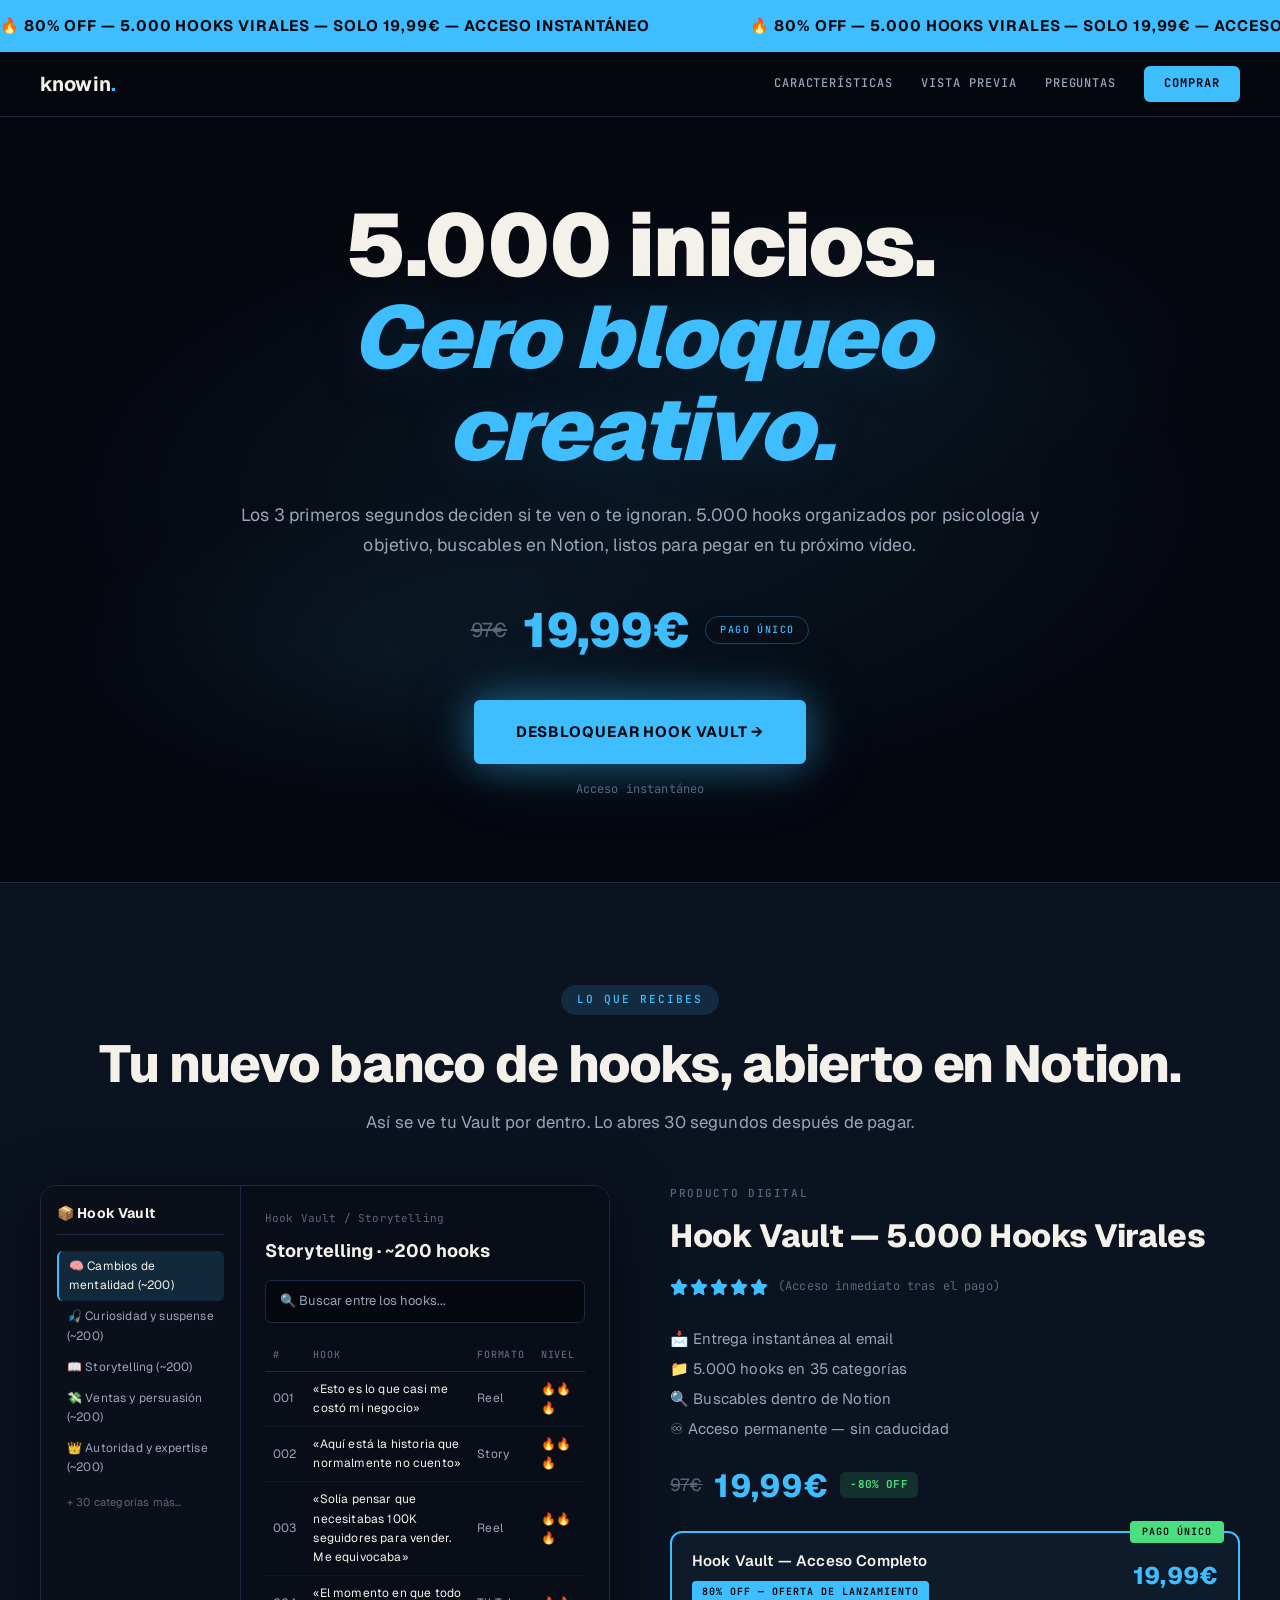
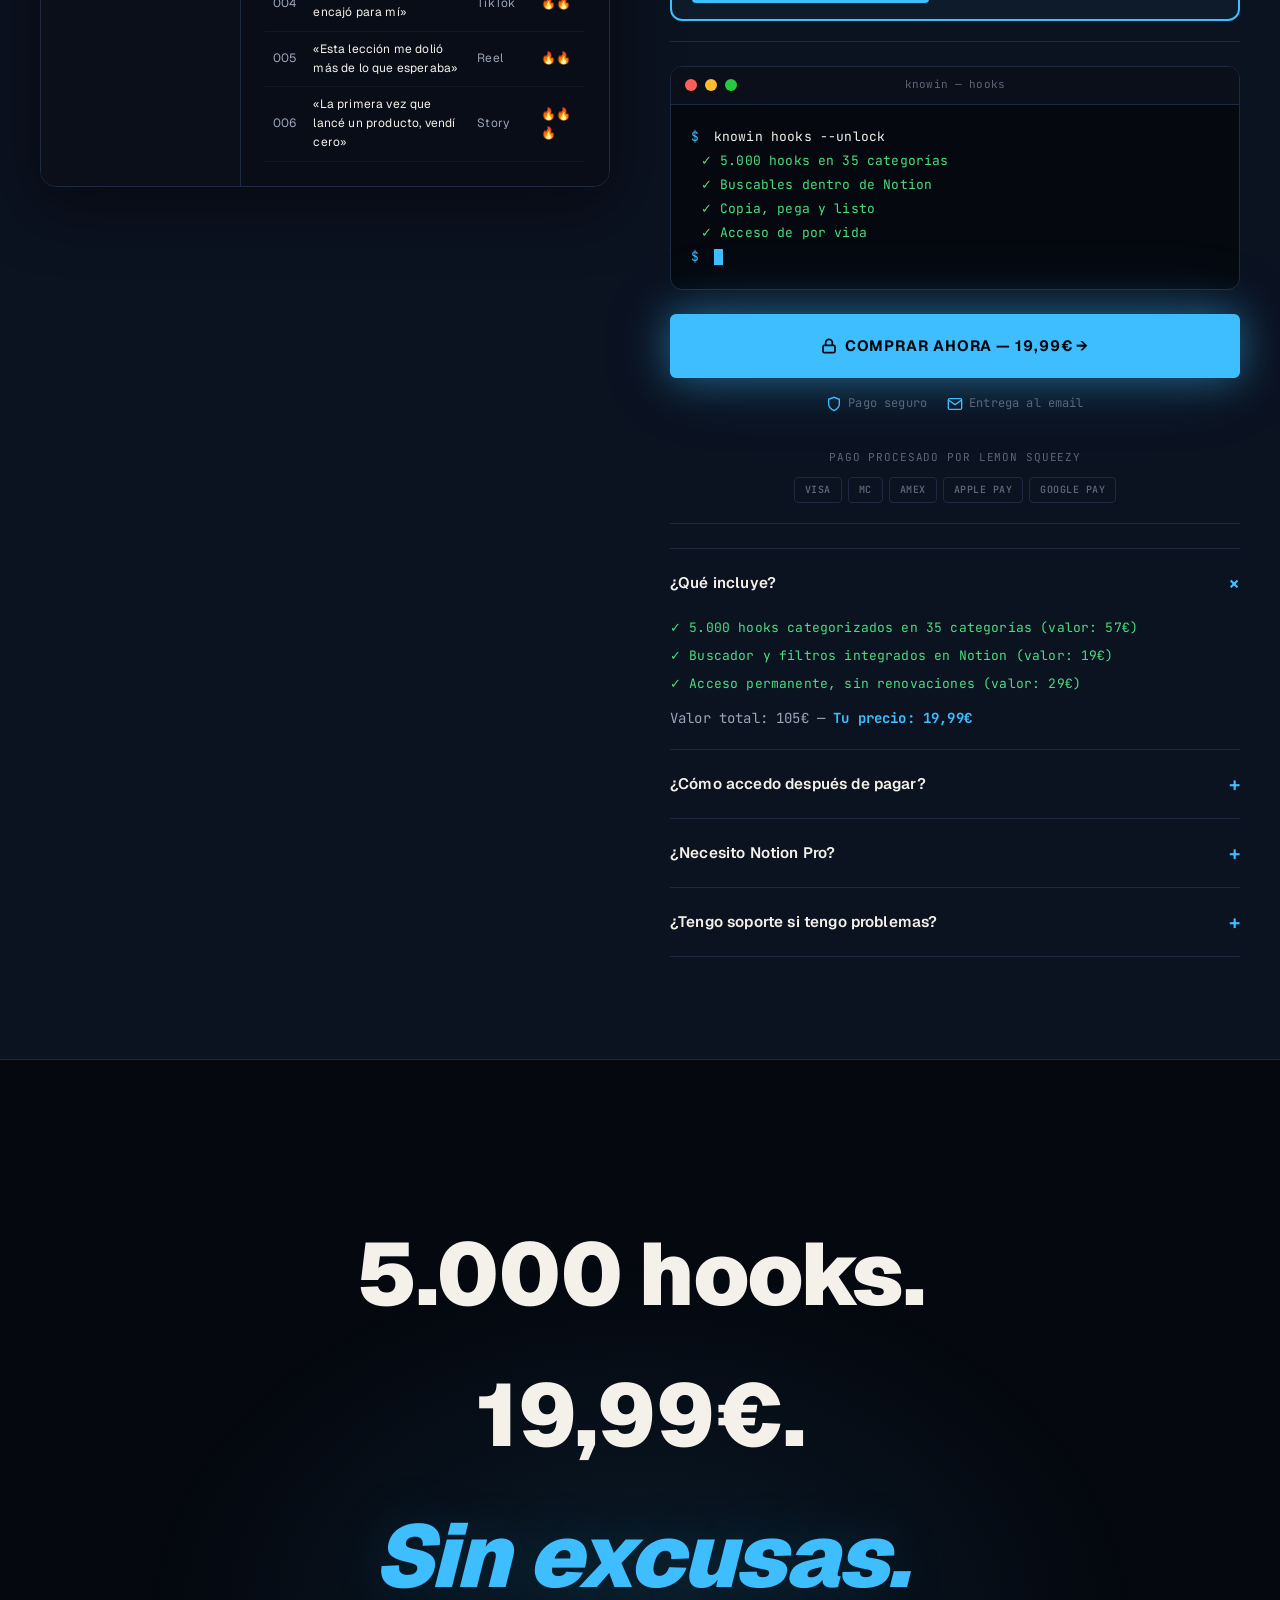
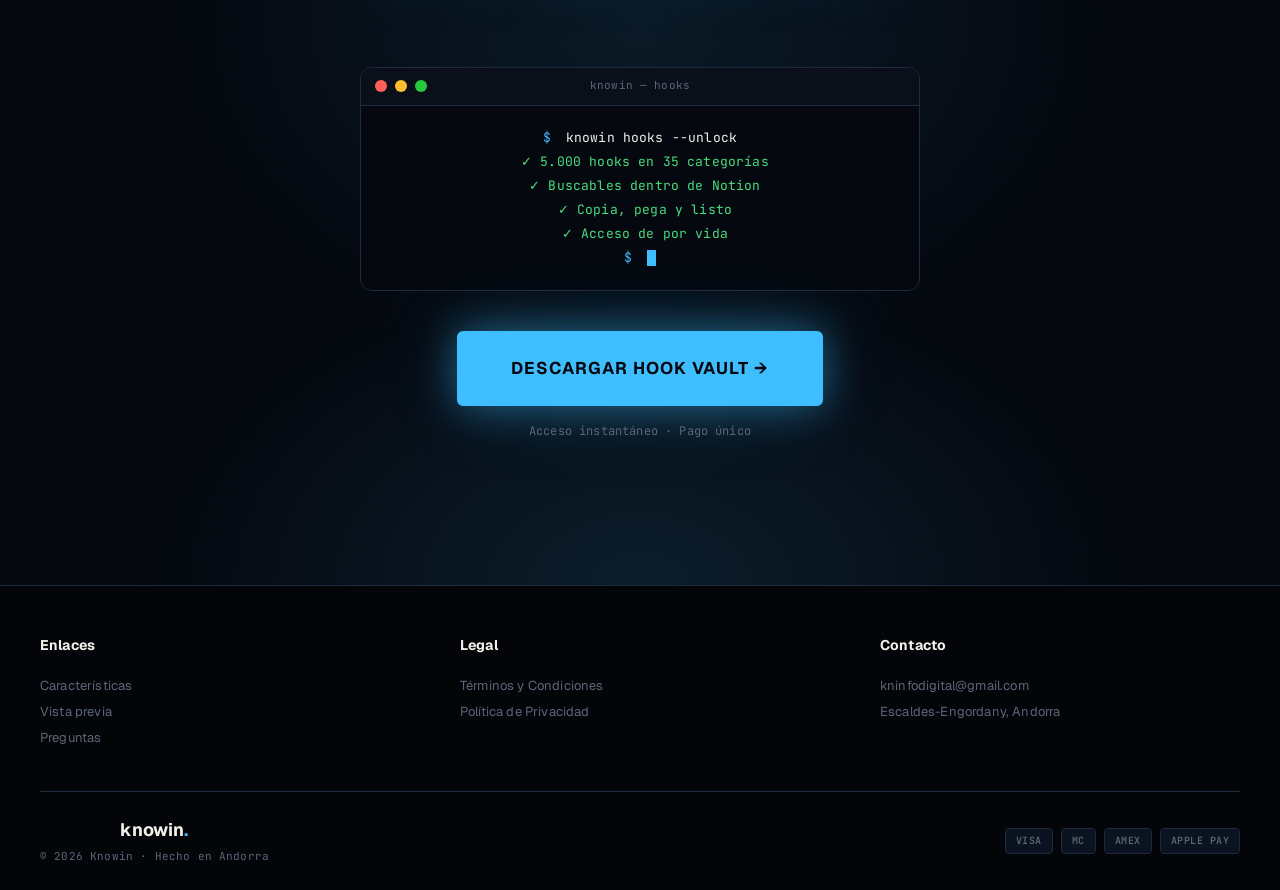
==== index.html @ 98480540 "Add Meta Pixel tracking code Co-Authored-By: Claude Opus 4.6 (1M context) <noreply@anthropic.com>" ====
<!DOCTYPE html>
<html lang="es">
<head>
  <meta charset="UTF-8">
  <meta name="viewport" content="width=device-width, initial-scale=1.0">
  <title>Hook Vault · 5.000 hooks virales listos para copiar | Knowin</title>
  <meta name="description" content="Los 3 primeros segundos deciden si te ven. 5.000 hooks organizados por psicología y objetivo, buscables en Notion. 19,99€, acceso instantáneo.">
  <meta property="og:title" content="Hook Vault · 5.000 hooks virales — Knowin">
  <meta property="og:description" content="5.000 inicios virales organizados por psicología y objetivo. Buscables en Notion. 19,99€ pago único.">
  <meta property="og:type" content="product">
  <meta name="theme-color" content="#05080F">
  <link rel="icon" href="data:image/svg+xml,<svg xmlns='http://www.w3.org/2000/svg' viewBox='0 0 100 100'><text y='.9em' font-size='90'>📦</text></svg>">
  <link rel="preconnect" href="https://fonts.googleapis.com">
  <link rel="preconnect" href="https://fonts.gstatic.com" crossorigin>
  <link href="https://fonts.googleapis.com/css2?family=Geist:wght@400;500;600;700;800;900&family=JetBrains+Mono:wght@400;500;700&display=swap" rel="stylesheet">
  <link rel="stylesheet" href="styles.css">
  <script src="https://app.lemonsqueezy.com/js/lemon.js" defer></script>
  <script>window.lemonSqueezyAffiliateConfig = { store: "knowin" };</script>
  <script src="https://lmsqueezy.com/affiliate.js" defer></script>
  <!-- Meta Pixel Code -->
  <script>
  !function(f,b,e,v,n,t,s)
  {if(f.fbq)return;n=f.fbq=function(){n.callMethod?
  n.callMethod.apply(n,arguments):n.queue.push(arguments)};
  if(!f._fbq)f._fbq=n;n.push=n;n.loaded=!0;n.version='2.0';
  n.queue=[];t=b.createElement(e);t.async=!0;
  t.src=v;s=b.getElementsByTagName(e)[0];
  s.parentNode.insertBefore(t,s)}(window, document,'script',
  'https://connect.facebook.net/en_US/fbevents.js');
  fbq('init', '1528389138650742');
  fbq('track', 'PageView');
  </script>
  <noscript><img height="1" width="1" style="display:none"
  src="https://www.facebook.com/tr?id=1528389138650742&ev=PageView&noscript=1"
  /></noscript>
  <!-- End Meta Pixel Code -->
</head>
<body>
  <a class="skip-link" href="#hero">Saltar al contenido</a>

  <!-- ============================================
       SECTION 1 — TICKER MARQUEE (idéntico a QP)
       ============================================ -->
  <div class="ticker">
    <div class="ticker__track">
      <span class="ticker__item">🔥 80% OFF — 5.000 HOOKS VIRALES — SOLO 19,99€ — ACCESO INSTANTÁNEO</span>
      <span class="ticker__item">🔥 80% OFF — 5.000 HOOKS VIRALES — SOLO 19,99€ — ACCESO INSTANTÁNEO</span>
      <span class="ticker__item">🔥 80% OFF — 5.000 HOOKS VIRALES — SOLO 19,99€ — ACCESO INSTANTÁNEO</span>
      <span class="ticker__item">🔥 80% OFF — 5.000 HOOKS VIRALES — SOLO 19,99€ — ACCESO INSTANTÁNEO</span>
      <span class="ticker__item">🔥 80% OFF — 5.000 HOOKS VIRALES — SOLO 19,99€ — ACCESO INSTANTÁNEO</span>
      <span class="ticker__item">🔥 80% OFF — 5.000 HOOKS VIRALES — SOLO 19,99€ — ACCESO INSTANTÁNEO</span>
    </div>
  </div>

  <!-- ============================================
       SECTION 2 — HEADER STICKY (idéntico a QP)
       ============================================ -->
  <header class="site-header">
    <div class="header__inner">
      <button class="header__hamburger" aria-label="Abrir menú" id="menuToggle">
        <span></span><span></span><span></span>
      </button>
      <a href="#" class="header__logo">knowin<span class="dot">.</span></a>
      <nav class="header__nav" id="mainNav">
        <a href="#features">CARACTERÍSTICAS</a>
        <a href="#preview">VISTA PREVIA</a>
        <a href="#faq">PREGUNTAS</a>
        <a href="https://knowin.lemonsqueezy.com/checkout/buy/43ab10fa-e193-438a-91b3-6e62a7f22103" class="header__nav-cta lemonsqueezy-button">COMPRAR</a>
      </nav>
      <a href="https://knowin.lemonsqueezy.com/checkout/buy/43ab10fa-e193-438a-91b3-6e62a7f22103" class="header__cart lemonsqueezy-button" aria-label="Comprar">
        <svg width="22" height="22" viewBox="0 0 24 24" fill="none" stroke="currentColor" stroke-width="2" stroke-linecap="round" stroke-linejoin="round"><circle cx="9" cy="21" r="1"/><circle cx="20" cy="21" r="1"/><path d="M1 1h4l2.68 13.39a2 2 0 0 0 2 1.61h9.72a2 2 0 0 0 2-1.61L23 6H6"/></svg>
      </a>
    </div>
  </header>

  <!-- Mobile drawer -->
  <div class="drawer" id="drawer">
    <div class="drawer__overlay" id="drawerOverlay"></div>
    <div class="drawer__panel">
      <button class="drawer__close" id="drawerClose" aria-label="Cerrar menú">&times;</button>
      <nav class="drawer__nav">
        <a href="#features">Características</a>
        <a href="#preview">Vista previa</a>
        <a href="#backed">Respaldo</a>
        <a href="#faq">Preguntas frecuentes</a>
        <a href="https://knowin.lemonsqueezy.com/checkout/buy/43ab10fa-e193-438a-91b3-6e62a7f22103" class="drawer__nav-cta lemonsqueezy-button">COMPRAR — 19,99€</a>
      </nav>
    </div>
  </div>

  <main>

    <!-- ============================================
         SECTION 3 — HERO BANNER (idéntico a QP)
         Full-width con imagen de fondo, heading
         línea 1 blanca + línea 2 accent itálica,
         subtexto, CTA — fade-up escalonado
         ============================================ -->
    <section id="hero" class="hero-banner">
      <div class="hero-banner__media">
        <!-- Fondo gradiente en lugar de imagen -->
      </div>
      <div class="hero-banner__overlay"></div>
      <div class="hero-banner__content">
        <div class="hero-banner__box animate-section">
          <h1 class="hero-banner__heading animate-item" style="--index:0">
            <span class="qp-line-1">5.000 inicios.</span>
            <span class="qp-line-2">Cero bloqueo creativo.</span>
          </h1>
          <p class="hero-banner__sub animate-item" style="--index:1">
            <span>Los 3 primeros segundos deciden si te ven o te ignoran. 5.000 hooks organizados por psicología y objetivo, buscables en Notion, listos para pegar en tu próximo vídeo.</span>
          </p>
          <div class="hero-banner__price animate-item" style="--index:2">
            <span class="price-old">97€</span>
            <span class="price-now">19,99€</span>
            <span class="price-badge">PAGO ÚNICO</span>
          </div>
          <div class="hero-banner__buttons animate-item" style="--index:3">
            <a href="https://knowin.lemonsqueezy.com/checkout/buy/43ab10fa-e193-438a-91b3-6e62a7f22103" class="button button--primary lemonsqueezy-button">DESBLOQUEAR HOOK VAULT →</a>
          </div>
          <p class="hero-banner__micro animate-item" style="--index:4">Acceso instantáneo</p>
        </div>
      </div>
    </section>
      </div>
    </section>

    <!-- ============================================
         SECTION 5 — PRODUCT DETAIL
         (2 columnas: media sticky + info — como QP product page)
         ============================================ -->
    <section id="preview" class="product-detail">
      <div class="page-width">
        <div class="section-header section-header--center animate-section">
          <span class="section-tag animate-item" style="--index:0">LO QUE RECIBES</span>
          <h2 class="section-title animate-item" style="--index:1">Tu nuevo banco de hooks, abierto en Notion.</h2>
          <p class="section-sub animate-item" style="--index:2">Así se ve tu Vault por dentro. Lo abres 30 segundos después de pagar.</p>
        </div>
        <div class="product-detail__grid animate-section">
          <!-- Columna izquierda: Notion mock (sticky como la galería de QP) -->
          <div class="product-detail__media animate-item" style="--index:0">
            <div class="notion-mock">
              <div class="notion-mock__sidebar">
                <div class="notion-mock__workspace">📦 Hook Vault</div>
                <ul class="notion-mock__nav">
                  <li class="active">🧠 Cambios de mentalidad (~200)</li>
                  <li>🎣 Curiosidad y suspense (~200)</li>
                  <li>📖 Storytelling (~200)</li>
                  <li>💸 Ventas y persuasión (~200)</li>
                  <li>👑 Autoridad y expertise (~200)</li>
                  <li class="muted">+ 30 categorías más...</li>
                </ul>
              </div>
              <div class="notion-mock__content">
                <div class="notion-mock__breadcrumb">Hook Vault / Storytelling</div>
                <h2 class="notion-mock__h">Storytelling · ~200 hooks</h2>

                <div class="notion-mock__search">🔍 Buscar entre los hooks...</div>
                <table class="notion-mock__table">
                  <thead><tr><th>#</th><th>Hook</th><th>Formato</th><th>Nivel</th></tr></thead>
                  <tbody>
                    <tr><td>001</td><td>«Esto es lo que casi me costó mi negocio»</td><td>Reel</td><td>🔥🔥🔥</td></tr>
                    <tr><td>002</td><td>«Aquí está la historia que normalmente no cuento»</td><td>Story</td><td>🔥🔥🔥</td></tr>
                    <tr><td>003</td><td>«Solía pensar que necesitabas 100K seguidores para vender. Me equivocaba»</td><td>Reel</td><td>🔥🔥🔥</td></tr>
                    <tr><td>004</td><td>«El momento en que todo encajó para mí»</td><td>TikTok</td><td>🔥🔥</td></tr>
                    <tr><td>005</td><td>«Esta lección me dolió más de lo que esperaba»</td><td>Reel</td><td>🔥🔥</td></tr>
                    <tr><td>006</td><td>«La primera vez que lancé un producto, vendí cero»</td><td>Story</td><td>🔥🔥🔥</td></tr>
                  </tbody>
                </table>
              </div>
            </div>
          </div>
          <!-- Columna derecha: info del producto + checkout (como QP product page) -->
          <div class="product-detail__info animate-item" style="--index:1">
            <span class="product-detail__tag">PRODUCTO DIGITAL</span>

            <h2 class="product-detail__title">Hook Vault — 5.000 Hooks Virales</h2>

            <!-- Rating stars (como QP) -->
            <div class="rating-stars">
              <div class="rating-stars__icons">
                <svg class="star-icon" viewBox="0 0 576 512"><path fill="currentColor" d="M316.9 18C311.6 7 300.4 0 288.1 0s-23.4 7-28.8 18L195 150.3 51.4 171.5c-12 1.8-22 10.2-25.7 21.7s-.7 24.2 7.9 32.7L137.8 329 113.2 474.7c-2 12 3 24.2 12.9 31.3s23 8 33.8 2.3l128.3-68.5 128.3 68.5c10.8 5.7 23.9 4.9 33.8-2.3s14.9-19.3 12.9-31.3L438.5 329 542.7 225.9c8.6-8.5 11.7-21.2 7.9-32.7s-13.7-19.9-25.7-21.7L381.2 150.3 316.9 18z"/></svg>
                <svg class="star-icon" viewBox="0 0 576 512"><path fill="currentColor" d="M316.9 18C311.6 7 300.4 0 288.1 0s-23.4 7-28.8 18L195 150.3 51.4 171.5c-12 1.8-22 10.2-25.7 21.7s-.7 24.2 7.9 32.7L137.8 329 113.2 474.7c-2 12 3 24.2 12.9 31.3s23 8 33.8 2.3l128.3-68.5 128.3 68.5c10.8 5.7 23.9 4.9 33.8-2.3s14.9-19.3 12.9-31.3L438.5 329 542.7 225.9c8.6-8.5 11.7-21.2 7.9-32.7s-13.7-19.9-25.7-21.7L381.2 150.3 316.9 18z"/></svg>
                <svg class="star-icon" viewBox="0 0 576 512"><path fill="currentColor" d="M316.9 18C311.6 7 300.4 0 288.1 0s-23.4 7-28.8 18L195 150.3 51.4 171.5c-12 1.8-22 10.2-25.7 21.7s-.7 24.2 7.9 32.7L137.8 329 113.2 474.7c-2 12 3 24.2 12.9 31.3s23 8 33.8 2.3l128.3-68.5 128.3 68.5c10.8 5.7 23.9 4.9 33.8-2.3s14.9-19.3 12.9-31.3L438.5 329 542.7 225.9c8.6-8.5 11.7-21.2 7.9-32.7s-13.7-19.9-25.7-21.7L381.2 150.3 316.9 18z"/></svg>
                <svg class="star-icon" viewBox="0 0 576 512"><path fill="currentColor" d="M316.9 18C311.6 7 300.4 0 288.1 0s-23.4 7-28.8 18L195 150.3 51.4 171.5c-12 1.8-22 10.2-25.7 21.7s-.7 24.2 7.9 32.7L137.8 329 113.2 474.7c-2 12 3 24.2 12.9 31.3s23 8 33.8 2.3l128.3-68.5 128.3 68.5c10.8 5.7 23.9 4.9 33.8-2.3s14.9-19.3 12.9-31.3L438.5 329 542.7 225.9c8.6-8.5 11.7-21.2 7.9-32.7s-13.7-19.9-25.7-21.7L381.2 150.3 316.9 18z"/></svg>
                <svg class="star-icon" viewBox="0 0 576 512"><path fill="currentColor" d="M316.9 18C311.6 7 300.4 0 288.1 0s-23.4 7-28.8 18L195 150.3 51.4 171.5c-12 1.8-22 10.2-25.7 21.7s-.7 24.2 7.9 32.7L137.8 329 113.2 474.7c-2 12 3 24.2 12.9 31.3s23 8 33.8 2.3l128.3-68.5 128.3 68.5c10.8 5.7 23.9 4.9 33.8-2.3s14.9-19.3 12.9-31.3L438.5 329 542.7 225.9c8.6-8.5 11.7-21.2 7.9-32.7s-13.7-19.9-25.7-21.7L381.2 150.3 316.9 18z"/></svg>
              </div>
              <span class="rating-stars__label">(Acceso inmediato tras el pago)</span>
            </div>

            <!-- Highlights (como QP) -->
            <div class="qp-highlights">
              <div class="qp-highlight">📩 Entrega instantánea al email</div>
              <div class="qp-highlight">📁 5.000 hooks en 35 categorías</div>
              <div class="qp-highlight">🔍 Buscables dentro de Notion</div>
              <div class="qp-highlight">♾️ Acceso permanente — sin caducidad</div>
            </div>

            <!-- Precio + badge descuento -->
            <div class="product-detail__price-row">
              <span class="product-detail__price-old">97€</span>
              <span class="product-detail__price-now">19,99€</span>
              <span class="product-detail__badge">-80% OFF</span>
            </div>

            <!-- Variant selector (estilo QP quantity-breaks) -->
            <div class="variant-selector">
              <label class="variant-option variant-option--selected">
                <input type="radio" name="version" checked>
                <div class="variant-option__content">
                  <div class="variant-option__left">
                    <span class="variant-option__name">Hook Vault — Acceso Completo</span>
                    <span class="variant-option__benefit">80% OFF — OFERTA DE LANZAMIENTO</span>
                  </div>
                  <div class="variant-option__right">
                    <span class="variant-option__price">19,99€</span>
                  </div>
                </div>
                <span class="variant-option__badge">Pago único</span>
              </label>
            </div>

            <div class="product-detail__separator"></div>

            <!-- Terminal block (aparición 1) -->
            <div class="terminal">
              <div class="terminal__bar">
                <span class="terminal__dot terminal__dot--red"></span>
                <span class="terminal__dot terminal__dot--yellow"></span>
                <span class="terminal__dot terminal__dot--green"></span>
                <span class="terminal__title">knowin — hooks</span>
              </div>
              <div class="terminal__body">
                <div class="terminal__line"><span class="terminal__prompt">$</span> knowin hooks --unlock</div>
                <div class="terminal__line terminal__line--check">✓ 5.000 hooks en 35 categorías</div>
                <div class="terminal__line terminal__line--check">✓ Buscables dentro de Notion</div>
                <div class="terminal__line terminal__line--check">✓ Copia, pega y listo</div>
                <div class="terminal__line terminal__line--check">✓ Acceso de por vida</div>
                <div class="terminal__line"><span class="terminal__prompt">$</span> <span class="terminal__cursor"></span></div>
              </div>
            </div>

            <!-- Botón compra principal -->
            <a href="https://knowin.lemonsqueezy.com/checkout/buy/43ab10fa-e193-438a-91b3-6e62a7f22103" class="button button--primary button--full lemonsqueezy-button" id="mainAtcBtn">
              <svg class="lock-icon" width="16" height="16" viewBox="0 0 24 24" fill="none" stroke="currentColor" stroke-width="2.5"><rect x="3" y="11" width="18" height="11" rx="2" ry="2"/><path d="M7 11V7a5 5 0 0 1 10 0v4"/></svg>
              COMPRAR AHORA — 19,99€ →
            </a>

            <!-- Trust badges bajo botón -->
            <div class="trust-badges">
              <div class="trust-badge">
                <svg width="16" height="16" viewBox="0 0 24 24" fill="none" stroke="currentColor" stroke-width="2"><path d="M12 22s8-4 8-10V5l-8-3-8 3v7c0 6 8 10 8 10z"/></svg>
                <span>Pago seguro</span>
              </div>
              <div class="trust-badge">
                <svg width="16" height="16" viewBox="0 0 24 24" fill="none" stroke="currentColor" stroke-width="2"><path d="M4 4h16c1.1 0 2 .9 2 2v12c0 1.1-.9 2-2 2H4c-1.1 0-2-.9-2-2V6c0-1.1.9-2 2-2z"/><polyline points="22,6 12,13 2,6"/></svg>
                <span>Entrega al email</span>
              </div>
            </div>

            <!-- Métodos de pago (como QP footer payments) -->
            <div class="checkout-payments">
              <span class="checkout-payments__label">Pago procesado por Lemon Squeezy</span>
              <div class="checkout-payments__icons">
                <span class="payment-icon">VISA</span>
                <span class="payment-icon">MC</span>
                <span class="payment-icon">AMEX</span>
                <span class="payment-icon">APPLE PAY</span>
                <span class="payment-icon">GOOGLE PAY</span>
              </div>
            </div>

            <div class="product-detail__separator"></div>

            <!-- Acordeón estilo product tabs de QP -->
            <div class="product-accordion">
              <details class="product-accordion__item" open>
                <summary>
                  <span>¿Qué incluye?</span>
                  <span class="product-accordion__icon">+</span>
                </summary>
                <div class="product-accordion__body">
                  <ul>
                    <li>✓ 5.000 hooks categorizados en 35 categorías (valor: 57€)</li>
                    <li>✓ Buscador y filtros integrados en Notion (valor: 19€)</li>
                    <li>✓ Acceso permanente, sin renovaciones (valor: 29€)</li>
                  </ul>
                  <p class="product-accordion__total">Valor total: 105€ — <strong>Tu precio: 19,99€</strong></p>
                </div>
              </details>
              <details class="product-accordion__item">
                <summary>
                  <span>¿Cómo accedo después de pagar?</span>
                  <span class="product-accordion__icon">+</span>
                </summary>
                <div class="product-accordion__body">
                  Procesamos el pago y recibes en segundos un email con un PDF de bienvenida que incluye el enlace privado a tu Hook Vault en Notion. Lo abres desde cualquier dispositivo, sin login adicional. Acceso de por vida.
                </div>
              </details>
              <details class="product-accordion__item">
                <summary>
                  <span>¿Necesito Notion Pro?</span>
                  <span class="product-accordion__icon">+</span>
                </summary>
                <div class="product-accordion__body">
                  No. Funciona perfectamente con la versión gratuita de Notion. Lo abres desde web, móvil o escritorio sin instalar nada.
                </div>
              </details>
              <details class="product-accordion__item">
                <summary>
                  <span>¿Tengo soporte si tengo problemas?</span>
                  <span class="product-accordion__icon">+</span>
                </summary>
                <div class="product-accordion__body">
                  Sí. Si tienes cualquier problema técnico con el acceso, escríbenos a kninfodigital@gmail.com y lo resolvemos en menos de 24 horas. Consulta nuestros <a href="legal/terminos.html" style="color:#3FBEFF">Términos y Condiciones</a> para más detalle.
                </div>
              </details>
            </div>
          </div>
        </div>
      </div>
    </section>
      </div>
    </section>

    <!-- ============================================
         CTA FINAL (banner como hero de QP)
         ============================================ -->
    <section id="final-cta" class="cta-banner">
      <div class="cta-banner__overlay"></div>
      <div class="cta-banner__content animate-section">
        <h2 class="cta-banner__heading animate-item" style="--index:0">
          <span class="qp-line-1">5.000 hooks. 19,99€.</span>
          <span class="qp-line-2">Sin excusas.</span>
        </h2>

        <!-- Terminal block (aparición 2) -->
        <div class="terminal terminal--cta animate-item" style="--index:1">
          <div class="terminal__bar">
            <span class="terminal__dot terminal__dot--red"></span>
            <span class="terminal__dot terminal__dot--yellow"></span>
            <span class="terminal__dot terminal__dot--green"></span>
            <span class="terminal__title">knowin — hooks</span>
          </div>
          <div class="terminal__body">
            <div class="terminal__line"><span class="terminal__prompt">$</span> knowin hooks --unlock</div>
            <div class="terminal__line terminal__line--check">✓ 5.000 hooks en 35 categorías</div>
            <div class="terminal__line terminal__line--check">✓ Buscables dentro de Notion</div>
            <div class="terminal__line terminal__line--check">✓ Copia, pega y listo</div>
            <div class="terminal__line terminal__line--check">✓ Acceso de por vida</div>
            <div class="terminal__line"><span class="terminal__prompt">$</span> <span class="terminal__cursor"></span></div>
          </div>
        </div>

        <div class="cta-banner__buttons animate-item" style="--index:2">
          <a href="https://knowin.lemonsqueezy.com/checkout/buy/43ab10fa-e193-438a-91b3-6e62a7f22103" class="button button--primary button--lg lemonsqueezy-button">DESCARGAR HOOK VAULT →</a>
        </div>
        <p class="cta-banner__micro animate-item" style="--index:3">Acceso instantáneo · Pago único</p>
      </div>
    </section>

  </main>

  <!-- ============================================
       FOOTER (estructura QP: dark, links, pagos)
       ============================================ -->
  <footer class="site-footer">
    <div class="page-width">
      <div class="footer__top">
        <div class="footer__block">
          <h4 class="footer__heading">Enlaces</h4>
          <ul class="footer__list">
            <li><a href="#features">Características</a></li>
            <li><a href="#preview">Vista previa</a></li>
            <li><a href="#faq">Preguntas</a></li>
          </ul>
        </div>
        <div class="footer__block">
          <h4 class="footer__heading">Legal</h4>
          <ul class="footer__list">
            <li><a href="legal/terminos.html">Términos y Condiciones</a></li>
            <li><a href="legal/privacidad.html">Política de Privacidad</a></li>
          </ul>
        </div>
        <div class="footer__block">
          <h4 class="footer__heading">Contacto</h4>
          <ul class="footer__list">
            <li><a href="mailto:kninfodigital@gmail.com">kninfodigital@gmail.com</a></li>
            <li>Escaldes-Engordany, Andorra</li>
          </ul>
        </div>
      </div>
      <div class="footer__bottom">
        <div class="footer__brand">
          <span class="footer__logo">knowin<span class="dot">.</span></span>
          <span class="footer__copy">© 2026 Knowin · Hecho en Andorra</span>
        </div>
        <div class="footer__payments">
          <span class="payment-icon">VISA</span>
          <span class="payment-icon">MC</span>
          <span class="payment-icon">AMEX</span>
          <span class="payment-icon">APPLE PAY</span>
        </div>
      </div>
    </div>
  </footer>

  <!-- Sticky ATC bar mobile (como QP) -->
  <div class="sticky-atc" id="stickyAtc">
    <div class="sticky-atc__inner">
      <div class="sticky-atc__info">
        <span class="sticky-atc__title">Hook Vault</span>
        <span class="sticky-atc__price"><s>97€</s> <strong>19,99€</strong></span>
      </div>
      <a href="https://knowin.lemonsqueezy.com/checkout/buy/43ab10fa-e193-438a-91b3-6e62a7f22103" class="sticky-atc__btn lemonsqueezy-button">COMPRAR →</a>
    </div>
  </div>

  <script src="scripts.js" defer></script>
</body>
</html>
---- styles.css ----
/* ==========================================================================
   Hook Vault V2 — Estructura idéntica a Quiet Progress
   Colores Knowin · Fonts Geist + JetBrains Mono
   ========================================================================== */

:root {
  --bg-base: #05080F;
  --bg-elevated: #0B1220;
  --bg-elevated-2: #111B2E;
  --bg-footer: #030509;
  --border-subtle: #1E2A40;
  --border-strong: #2A3A55;

  --cyan: #3FBEFF;
  --cyan-glow: rgba(63,190,255,0.45);
  --cyan-soft: rgba(63,190,255,0.15);
  --green-term: #4ADE80;
  --star-color: #3FBEFF;

  --text-primary: #F4F1EA;
  --text-secondary: #9AA5B8;
  --text-muted: #5C6679;

  --font-display: 'Geist', system-ui, sans-serif;
  --font-mono: 'JetBrains Mono', ui-monospace, monospace;

  --page-width: 1400px;
  --radius: 12px;
  --radius-lg: 16px;

  --animation-duration: 650ms;
  --init-delay: 150ms;
  --child-delay: 150ms;
}

/* ==========================================================================
   Reset
   ========================================================================== */
*, *::before, *::after { box-sizing: border-box; margin: 0; padding: 0; }
html { scroll-behavior: smooth; }
body {
  font-family: var(--font-display);
  font-size: 1rem;
  font-weight: 400;
  line-height: 1.6;
  color: var(--text-primary);
  background: var(--bg-base);
  -webkit-font-smoothing: antialiased;
  overflow-x: hidden;
  letter-spacing: 0.01em;
}
a { color: inherit; text-decoration: none; }
ul { list-style: none; }
img { display: block; max-width: 100%; }
button { background: none; border: none; cursor: pointer; color: inherit; }

a:focus-visible, button:focus-visible, summary:focus-visible {
  outline: 2px solid var(--cyan);
  outline-offset: 4px;
}

.skip-link {
  position: absolute; top: -100%; left: 16px;
  background: var(--cyan); color: var(--bg-base);
  padding: 8px 16px; border-radius: 8px;
  font-weight: 600; z-index: 1000;
}
.skip-link:focus { top: 16px; }

.page-width {
  max-width: var(--page-width);
  margin: 0 auto;
  padding: 0 15px;
}

.dot { color: var(--cyan); }

/* ==========================================================================
   ANIMATIONS — idénticas a QP (fade-up escalonado)
   ========================================================================== */

.animate-section .animate-item {
  opacity: 0;
  filter: blur(1px);
  transform: translateY(18px);
}

.animate-section.animate--shown .animate-item {
  opacity: 1;
  filter: blur(0);
  transform: none;
  transition:
    opacity var(--animation-duration) var(--init-delay),
    filter var(--animation-duration) var(--init-delay),
    transform var(--animation-duration) var(--init-delay);
  transition-timing-function: cubic-bezier(0.16, 1, 0.3, 1);
  transition-delay: calc(var(--init-delay) + (var(--child-delay) * var(--index, 0)));
}

@keyframes qp-fade-up {
  from { opacity: 0; transform: translateY(18px); }
  to { opacity: 1; transform: translateY(0); }
}

@media (prefers-reduced-motion: reduce) {
  .animate-section .animate-item {
    opacity: 1; filter: none; transform: none; transition: none;
  }
  .ticker__track { animation: none !important; }
  .terminal__cursor { animation: none; opacity: 1; }
  html { scroll-behavior: auto; }
}

/* ==========================================================================
   SECTION 1 — TICKER MARQUEE
   ========================================================================== */

.ticker {
  background: var(--cyan);
  color: var(--bg-base);
  padding: 12px 0;
  overflow: hidden;
  white-space: nowrap;
  position: relative;
  z-index: 200;
}

.ticker__track {
  display: flex;
  gap: 60px;
  animation: ticker-scroll 30s linear infinite;
  width: max-content;
}

.ticker__item {
  font-family: var(--font-display);
  font-size: 0.85rem;
  font-weight: 700;
  letter-spacing: 0.06em;
  text-transform: uppercase;
  flex-shrink: 0;
}

@keyframes ticker-scroll {
  to { transform: translateX(-50%); }
}

@media (min-width: 750px) {
  .ticker { padding: 14px 0; }
  .ticker__item { font-size: 0.95rem; }
  .ticker__track { gap: 100px; }
}

/* ==========================================================================
   SECTION 2 — HEADER STICKY
   ========================================================================== */

.site-header {
  position: sticky;
  top: 0;
  z-index: 100;
  background: rgba(5,8,15,0.85);
  backdrop-filter: blur(14px);
  -webkit-backdrop-filter: blur(14px);
  border-bottom: 1px solid var(--border-subtle);
  transition: background 300ms, box-shadow 300ms;
}

.site-header.is-scrolled {
  box-shadow: 0 4px 24px rgba(0,0,0,0.4);
}

.header__inner {
  max-width: var(--page-width);
  margin: 0 auto;
  padding: 10px 15px;
  display: flex;
  align-items: center;
  justify-content: space-between;
}

.header__logo {
  font-family: var(--font-display);
  font-size: 20px;
  font-weight: 700;
  position: absolute;
  left: 50%;
  transform: translateX(-50%);
}

.header__hamburger {
  display: flex;
  flex-direction: column;
  gap: 5px;
  padding: 8px;
  min-width: 44px;
  min-height: 44px;
  justify-content: center;
  align-items: center;
}
.header__hamburger span {
  display: block;
  width: 20px;
  height: 2px;
  background: var(--text-primary);
  border-radius: 1px;
  transition: transform 200ms;
}

.header__nav {
  display: none;
  align-items: center;
  gap: 28px;
}
.header__nav a {
  font-family: var(--font-mono);
  font-size: 12px;
  font-weight: 500;
  letter-spacing: 0.08em;
  color: var(--text-secondary);
  transition: color 200ms;
}
.header__nav a:hover { color: var(--text-primary); }
.header__nav-cta {
  background: var(--cyan) !important;
  color: var(--bg-base) !important;
  padding: 8px 20px;
  border-radius: 6px;
  font-weight: 700 !important;
}

.header__cart {
  color: var(--text-primary);
  padding: 8px;
  min-width: 44px;
  min-height: 44px;
  display: flex;
  align-items: center;
  justify-content: center;
}

@media (min-width: 750px) {
  .header__inner { padding: 14px 40px; }
  .header__hamburger { display: none; }
  .header__nav { display: flex; }
  .header__logo { position: static; transform: none; }
  .header__cart { display: none; }
}

/* ==========================================================================
   DRAWER (mobile menu — slide-in como QP)
   ========================================================================== */

.drawer {
  position: fixed;
  inset: 0;
  z-index: 999;
  pointer-events: none;
}
.drawer.is-open { pointer-events: all; }

.drawer__overlay {
  position: absolute;
  inset: 0;
  background: rgba(0,0,0,0.6);
  opacity: 0;
  transition: opacity 300ms;
}
.drawer.is-open .drawer__overlay { opacity: 1; }

.drawer__panel {
  position: absolute;
  top: 0;
  left: 0;
  width: 300px;
  max-width: 80vw;
  height: 100%;
  background: var(--bg-elevated);
  border-right: 1px solid var(--border-subtle);
  transform: translateX(-100%);
  transition: transform 300ms cubic-bezier(0.16,1,0.3,1);
  padding: 24px;
  display: flex;
  flex-direction: column;
}
.drawer.is-open .drawer__panel { transform: translateX(0); }

.drawer__close {
  font-size: 28px;
  color: var(--text-secondary);
  align-self: flex-end;
  padding: 8px;
  min-width: 44px;
  min-height: 44px;
}

.drawer__nav {
  display: flex;
  flex-direction: column;
  gap: 0;
  margin-top: 32px;
}
.drawer__nav a {
  padding: 16px 0;
  font-size: 1.1rem;
  font-weight: 500;
  border-bottom: 1px solid var(--border-subtle);
  transition: color 200ms;
}
.drawer__nav a:hover { color: var(--cyan); }
.drawer__nav-cta {
  margin-top: 24px;
  background: var(--cyan);
  color: var(--bg-base) !important;
  text-align: center;
  padding: 16px !important;
  border-radius: 8px;
  font-weight: 700;
  border-bottom: none !important;
}

/* ==========================================================================
   SECTION 3 — HERO BANNER (estructura QP)
   ========================================================================== */

.hero-banner {
  position: relative;
  min-height: 85vh;
  min-height: 85dvh;
  display: flex;
  align-items: center;
  justify-content: center;
  text-align: center;
  overflow: hidden;
}

.hero-banner__media {
  position: absolute;
  inset: 0;
  background:
    radial-gradient(ellipse 70% 60% at 50% 50%, rgba(63,190,255,0.1) 0%, transparent 65%),
    radial-gradient(ellipse 50% 40% at 30% 70%, rgba(63,190,255,0.08) 0%, transparent 50%),
    radial-gradient(ellipse 50% 40% at 70% 30%, rgba(63,190,255,0.06) 0%, transparent 50%);
  z-index: 0;
}

.hero-banner__overlay {
  position: absolute;
  inset: 0;
  background: rgba(5,8,15,0.2);
  z-index: 1;
}

.hero-banner__content {
  position: relative;
  z-index: 2;
  padding: 60px 20px;
  max-width: 900px;
}

.hero-banner__box {
  display: flex;
  flex-direction: column;
  align-items: center;
  gap: 0;
}

/* Heading idéntico a QP: line-1 blanca, line-2 accent itálica */
.hero-banner__heading {
  font-family: var(--font-display);
  font-weight: 900;
  line-height: 1.05;
  letter-spacing: -0.02em;
  margin-bottom: 0;
}

.qp-line-1 {
  display: block;
  font-family: var(--font-display);
  font-weight: 900;
  color: var(--text-primary);
  letter-spacing: -0.02em;
  font-size: clamp(2.8rem, 9vw, 5.5rem);
  animation: qp-fade-up 0.7s cubic-bezier(0.16,1,0.3,1) both;
  animation-delay: 0.05s;
}

.qp-line-2 {
  display: block;
  font-family: var(--font-display);
  font-weight: 900;
  font-style: italic;
  color: var(--cyan);
  letter-spacing: -0.02em;
  font-size: clamp(2.8rem, 9vw, 5.5rem);
  text-shadow: 0 0 60px var(--cyan-soft);
  animation: qp-fade-up 0.7s cubic-bezier(0.16,1,0.3,1) both;
  animation-delay: 0.2s;
}

.hero-banner__sub {
  margin-top: 1.5rem;
}
.hero-banner__sub span {
  font-family: var(--font-display);
  font-weight: 400;
  font-size: clamp(0.9rem, 2vw, 1.1rem);
  letter-spacing: 0.01em;
  color: var(--text-secondary);
  line-height: 1.7;
  opacity: 0.85;
  animation: qp-fade-up 0.7s cubic-bezier(0.16,1,0.3,1) both;
  animation-delay: 0.35s;
}

.hero-banner__price {
  display: flex;
  align-items: center;
  justify-content: center;
  gap: 16px;
  margin-top: 2rem;
  flex-wrap: wrap;
  animation: qp-fade-up 0.7s cubic-bezier(0.16,1,0.3,1) both;
  animation-delay: 0.42s;
}
.price-old {
  font-size: 1.25rem;
  color: var(--text-muted);
  text-decoration: line-through;
}
.price-now {
  font-size: 3rem;
  font-weight: 900;
  color: var(--cyan);
  letter-spacing: -0.02em;
}
.price-badge {
  font-family: var(--font-mono);
  font-size: 10px;
  font-weight: 500;
  text-transform: uppercase;
  letter-spacing: 0.14em;
  color: var(--cyan);
  border: 1px solid rgba(63,190,255,0.3);
  padding: 5px 14px;
  border-radius: 999px;
}

.hero-banner__buttons {
  margin-top: 2rem;
  animation: qp-fade-up 0.7s cubic-bezier(0.16,1,0.3,1) both;
  animation-delay: 0.5s;
}

.hero-banner__micro {
  font-family: var(--font-mono);
  font-size: 12px;
  color: var(--text-muted);
  margin-top: 16px;
  animation: qp-fade-up 0.7s cubic-bezier(0.16,1,0.3,1) both;
  animation-delay: 0.6s;
}

/* ==========================================================================
   BUTTON (estilo QP)
   ========================================================================== */

.button {
  display: inline-flex;
  align-items: center;
  justify-content: center;
  gap: 8px;
  font-family: var(--font-display);
  font-size: 15px;
  font-weight: 700;
  text-transform: uppercase;
  letter-spacing: 0.06em;
  padding: 18px 40px;
  border-radius: 6px;
  min-height: 44px;
  cursor: pointer;
  border: 2px solid transparent;
  transition: transform 200ms, box-shadow 200ms, background 200ms;
}

.button--primary {
  background: var(--cyan);
  color: var(--bg-base);
  border-color: var(--cyan);
  box-shadow: 0 0 40px var(--cyan-glow), 0 0 80px rgba(63,190,255,0.15);
}
.button--primary:hover {
  transform: scale(1.02);
  box-shadow: 0 0 60px var(--cyan-glow), 0 0 120px rgba(63,190,255,0.25);
}

.button--full { width: 100%; }
.button--lg { font-size: 17px; padding: 22px 52px; }

/* ==========================================================================
   SECTION HEADERS
   ========================================================================== */

.section-header {
  margin-bottom: 48px;
}
.section-header--center { text-align: center; }

.section-tag {
  display: inline-block;
  font-family: var(--font-mono);
  font-size: 0.7rem;
  font-weight: 500;
  text-transform: uppercase;
  letter-spacing: 0.18em;
  color: var(--cyan);
  background: var(--cyan-soft);
  padding: 6px 16px;
  border-radius: 999px;
  margin-bottom: 1.25rem;
}

.section-title {
  font-family: var(--font-display);
  font-size: clamp(2rem, 5vw, 3.25rem);
  font-weight: 800;
  line-height: 1.1;
  letter-spacing: -0.02em;
}

.section-sub {
  font-size: 1.05rem;
  color: var(--text-secondary);
  line-height: 1.7;
  margin-top: 1rem;
  max-width: 600px;
}
.section-header--center .section-sub {
  margin-left: auto;
  margin-right: auto;
}

/* ==========================================================================
   SECTION 4 — PRODUCT GRID (structure QP product-cards)
   ========================================================================== */

.product-section {
  padding: clamp(4rem, 8vw, 7rem) 0;
}

.product-grid {
  display: grid;
  grid-template-columns: 1fr;
  gap: 20px;
}

.product-card {
  background: var(--bg-elevated);
  border-radius: var(--radius-lg);
  border: 1px solid var(--border-subtle);
  overflow: hidden;
  transition: transform 250ms, border-color 200ms, box-shadow 250ms;
}
.product-card:hover {
  transform: translateY(-4px);
  border-color: var(--border-strong);
  box-shadow: 0 12px 40px rgba(0,0,0,0.4);
}

.product-card__media {
  aspect-ratio: 1/1;
  background: var(--bg-elevated-2);
  display: flex;
  align-items: center;
  justify-content: center;
}
.product-card__icon {
  font-size: 4rem;
  opacity: 0.8;
}

.product-card__info {
  padding: 20px;
  text-align: center;
}
.product-card__label {
  font-family: var(--font-mono);
  font-size: 10px;
  font-weight: 500;
  text-transform: uppercase;
  letter-spacing: 0.15em;
  color: var(--cyan);
  display: block;
  margin-bottom: 8px;
}
.product-card__title {
  font-family: var(--font-display);
  font-size: 1.15rem;
  font-weight: 700;
  margin-bottom: 10px;
}
.product-card__body {
  font-size: 14px;
  color: var(--text-secondary);
  line-height: 1.6;
  margin-bottom: 16px;
}
.product-card__price-tag {
  font-family: var(--font-mono);
  font-size: 12px;
  color: var(--cyan);
  font-weight: 600;
}

@media (min-width: 750px) {
  .product-grid {
    grid-template-columns: repeat(3, 1fr);
    gap: 40px;
  }
  .page-width { padding: 0 40px; }
}

/* ==========================================================================
   SECTION 5 — PRODUCT DETAIL (2 cols: media sticky + info)
   ========================================================================== */

.product-detail {
  padding: clamp(4rem, 8vw, 7rem) 0;
  background: var(--bg-elevated);
  border-top: 1px solid var(--border-subtle);
  border-bottom: 1px solid var(--border-subtle);
}

.product-detail__grid {
  display: grid;
  grid-template-columns: 1fr;
  gap: 32px;
}

.product-detail__media {
  position: relative;
}

.product-detail__info {
  display: flex;
  flex-direction: column;
  gap: 0;
}

.product-detail__tag {
  font-family: var(--font-mono);
  font-size: 11px;
  font-weight: 500;
  text-transform: uppercase;
  letter-spacing: 0.15em;
  color: var(--text-muted);
  margin-bottom: 8px;
}

.product-detail__title {
  font-family: var(--font-display);
  font-size: clamp(1.5rem, 4vw, 2rem);
  font-weight: 800;
  margin-bottom: 16px;
  letter-spacing: -0.01em;
}

.product-detail__price-row {
  display: flex;
  align-items: center;
  gap: 12px;
  margin-bottom: 20px;
}
.product-detail__price-old {
  font-size: 1.1rem;
  color: var(--text-muted);
  text-decoration: line-through;
}
.product-detail__price-now {
  font-size: 2rem;
  font-weight: 800;
  color: var(--cyan);
}
.product-detail__badge {
  font-family: var(--font-mono);
  font-size: 11px;
  font-weight: 700;
  background: rgba(74,222,128,0.15);
  color: var(--green-term);
  padding: 4px 10px;
  border-radius: 6px;
}

.product-detail__separator {
  height: 1px;
  background: var(--border-subtle);
  margin-bottom: 24px;
}

.product-detail__micro {
  font-family: var(--font-mono);
  font-size: 12px;
  color: var(--text-muted);
  text-align: center;
  margin-top: 12px;
  margin-bottom: 24px;
}

@media (min-width: 750px) {
  .product-detail__grid {
    grid-template-columns: 1fr 1fr;
    gap: 60px;
    align-items: start;
  }
  .product-detail__media {
    position: sticky;
    top: 80px;
  }
}

/* ==========================================================================
   NOTION MOCK
   ========================================================================== */

.notion-mock {
  display: flex;
  background: var(--bg-base);
  border-radius: var(--radius-lg);
  border: 1px solid var(--border-subtle);
  overflow: hidden;
  box-shadow: 0 16px 64px rgba(0,0,0,0.5);
}

.notion-mock__sidebar {
  display: none;
  width: 200px;
  min-width: 200px;
  background: #0A0F1A;
  padding: 16px;
  border-right: 1px solid var(--border-subtle);
}
.notion-mock__workspace {
  font-size: 14px;
  font-weight: 700;
  margin-bottom: 16px;
  padding-bottom: 10px;
  border-bottom: 1px solid var(--border-subtle);
}
.notion-mock__nav li {
  padding: 6px 10px;
  border-radius: 6px;
  font-size: 12px;
  color: var(--text-secondary);
  cursor: default;
}
.notion-mock__nav li.active {
  background: var(--cyan-soft);
  color: var(--text-primary);
  border-left: 2px solid var(--cyan);
}
.notion-mock__nav li.muted {
  color: var(--text-muted);
  font-size: 11px;
  margin-top: 4px;
}

.notion-mock__content {
  flex: 1;
  padding: 20px;
  background: #080D18;
  overflow-x: auto;
}
.notion-mock__breadcrumb {
  font-family: var(--font-mono);
  font-size: 11px;
  color: var(--text-muted);
  margin-bottom: 10px;
}
.notion-mock__h {
  font-size: 18px;
  font-weight: 700;
  margin-bottom: 14px;
  letter-spacing: 0;
}
.notion-mock__search {
  background: var(--bg-base);
  border-radius: 6px;
  padding: 10px 14px;
  font-size: 13px;
  color: var(--text-secondary);
  margin-bottom: 16px;
  border: 1px solid var(--border-subtle);
}
.notion-mock__table {
  width: 100%;
  border-collapse: collapse;
  font-size: 12px;
}
.notion-mock__table th {
  text-align: left;
  padding: 8px;
  font-family: var(--font-mono);
  font-size: 10px;
  font-weight: 500;
  color: var(--text-muted);
  text-transform: uppercase;
  letter-spacing: 0.08em;
  border-bottom: 1px solid var(--border-subtle);
}
.notion-mock__table td {
  padding: 8px;
  color: var(--text-secondary);
  border-bottom: 1px solid rgba(30,42,64,0.4);
}
.notion-mock__table td:nth-child(2) { color: var(--text-primary); }
.notion-mock__table tr:hover td { background: rgba(255,255,255,0.02); }

@media (min-width: 750px) {
  .notion-mock__sidebar { display: block; }
  .notion-mock__content { padding: 24px; }
}

/* ==========================================================================
   TERMINAL
   ========================================================================== */

.terminal {
  background: var(--bg-base);
  border-radius: var(--radius);
  border: 1px solid var(--border-subtle);
  overflow: hidden;
  margin-bottom: 24px;
}
.terminal--cta {
  max-width: 560px;
  margin-left: auto;
  margin-right: auto;
  margin-bottom: 2.5rem;
}
.terminal__bar {
  display: flex;
  align-items: center;
  gap: 8px;
  height: 38px;
  padding: 0 14px;
  background: #0A0F1A;
  border-bottom: 1px solid var(--border-subtle);
  position: relative;
}
.terminal__dot { width: 12px; height: 12px; border-radius: 50%; }
.terminal__dot--red { background: #FF5F57; }
.terminal__dot--yellow { background: #FEBC2E; }
.terminal__dot--green { background: #28C840; }
.terminal__title {
  position: absolute; left: 50%; transform: translateX(-50%);
  font-family: var(--font-mono); font-size: 11px; color: var(--text-muted);
}
.terminal__body {
  padding: 20px;
  font-family: var(--font-mono);
  font-size: 13px;
  line-height: 1.85;
}
.terminal__prompt { color: var(--cyan); margin-right: 0.5em; }
.terminal__line--check { color: var(--green-term); padding-left: 0.75em; }
.terminal__cursor {
  display: inline-block; width: 9px; height: 16px;
  background: var(--cyan); vertical-align: middle;
  animation: blink 1s steps(2) infinite;
}
@keyframes blink { 0% { opacity: 1; } 100% { opacity: 0; } }

/* ==========================================================================
   RATING STARS (como QP)
   ========================================================================== */

.rating-stars {
  display: flex;
  align-items: center;
  gap: 10px;
  margin-bottom: 16px;
  flex-wrap: wrap;
}
.rating-stars__icons {
  display: flex;
  gap: 2px;
}
.star-icon {
  width: 18px;
  height: 18px;
  color: var(--cyan);
}
.rating-stars__label {
  font-family: var(--font-mono);
  font-size: 12px;
  color: var(--text-muted);
}

/* ==========================================================================
   HIGHLIGHTS (como QP qp-highlights)
   ========================================================================== */

.qp-highlights {
  display: flex;
  flex-direction: column;
  gap: 10px;
  margin: 16px 0 20px;
}
.qp-highlight {
  font-size: 15px;
  line-height: 1.35;
  letter-spacing: 0.01em;
  color: var(--text-secondary);
}

/* ==========================================================================
   VARIANT SELECTOR (como QP quantity-breaks)
   ========================================================================== */

.variant-selector {
  margin-bottom: 20px;
}
.variant-option {
  display: block;
  cursor: pointer;
  position: relative;
}
.variant-option input { position: absolute; opacity: 0; pointer-events: none; }
.variant-option__content {
  display: flex;
  justify-content: space-between;
  align-items: center;
  padding: 16px 20px;
  background: var(--bg-base);
  border: 2px solid var(--cyan);
  border-radius: var(--radius);
  transition: border-color 200ms, background 200ms;
}
.variant-option--selected .variant-option__content {
  background: rgba(63,190,255,0.05);
}
.variant-option__name {
  font-weight: 600;
  font-size: 15px;
  display: block;
  margin-bottom: 4px;
}
.variant-option__benefit {
  font-family: var(--font-mono);
  font-size: 10px;
  font-weight: 700;
  text-transform: uppercase;
  letter-spacing: 0.1em;
  color: var(--bg-base);
  background: var(--cyan);
  padding: 3px 10px;
  border-radius: 4px;
  display: inline-block;
}
.variant-option__price {
  font-family: var(--font-display);
  font-size: 1.5rem;
  font-weight: 800;
  color: var(--cyan);
}
.variant-option__badge {
  position: absolute;
  top: -10px;
  right: 16px;
  font-family: var(--font-mono);
  font-size: 10px;
  font-weight: 600;
  text-transform: uppercase;
  letter-spacing: 0.1em;
  background: var(--green-term);
  color: var(--bg-base);
  padding: 3px 12px;
  border-radius: 4px;
}

/* ==========================================================================
   TRUST BADGES
   ========================================================================== */

.trust-badges {
  display: flex;
  justify-content: center;
  gap: 20px;
  margin: 16px 0;
  flex-wrap: wrap;
}
.trust-badge {
  display: flex;
  align-items: center;
  gap: 6px;
  color: var(--text-muted);
  font-size: 12px;
  font-family: var(--font-mono);
}
.trust-badge svg {
  color: var(--cyan);
  flex-shrink: 0;
}

.lock-icon {
  flex-shrink: 0;
}

/* ==========================================================================
   CHECKOUT PAYMENTS
   ========================================================================== */

.checkout-payments {
  text-align: center;
  margin: 20px 0;
}
.checkout-payments__label {
  font-family: var(--font-mono);
  font-size: 11px;
  color: var(--text-muted);
  display: block;
  margin-bottom: 10px;
  text-transform: uppercase;
  letter-spacing: 0.08em;
}
.checkout-payments__icons {
  display: flex;
  justify-content: center;
  gap: 6px;
  flex-wrap: wrap;
}

/* ==========================================================================
   STICKY ATC BAR (mobile — como QP)
   ========================================================================== */

.sticky-atc {
  position: fixed;
  bottom: 0;
  left: 0;
  right: 0;
  z-index: 90;
  background: var(--bg-elevated);
  border-top: 1px solid var(--border-subtle);
  padding: 12px 16px;
  transform: translateY(100%);
  transition: transform 300ms cubic-bezier(0.16,1,0.3,1);
}
.sticky-atc.is-visible {
  transform: translateY(0);
}
.sticky-atc__inner {
  display: flex;
  align-items: center;
  justify-content: space-between;
  gap: 16px;
  max-width: var(--page-width);
  margin: 0 auto;
}
.sticky-atc__title {
  font-weight: 700;
  font-size: 14px;
  display: block;
}
.sticky-atc__price {
  font-family: var(--font-mono);
  font-size: 12px;
  color: var(--text-secondary);
}
.sticky-atc__price s {
  color: var(--text-muted);
}
.sticky-atc__price strong {
  color: var(--cyan);
  font-size: 16px;
}
.sticky-atc__btn {
  background: var(--cyan);
  color: var(--bg-base);
  font-family: var(--font-display);
  font-size: 14px;
  font-weight: 700;
  text-transform: uppercase;
  letter-spacing: 0.05em;
  padding: 12px 24px;
  border-radius: 6px;
  white-space: nowrap;
  min-height: 44px;
  display: flex;
  align-items: center;
  box-shadow: 0 0 30px var(--cyan-glow);
  transition: transform 200ms;
}
.sticky-atc__btn:hover {
  transform: scale(1.02);
}

@media (min-width: 750px) {
  .sticky-atc { display: none; }
}

/* ==========================================================================
   PRODUCT ACCORDION (tabs de detalle QP)
   ========================================================================== */

.product-accordion {
  border-top: 1px solid var(--border-subtle);
}
.product-accordion__item {
  border-bottom: 1px solid var(--border-subtle);
}
.product-accordion__item summary {
  display: flex;
  justify-content: space-between;
  align-items: center;
  padding: 18px 0;
  font-weight: 600;
  font-size: 0.95rem;
  cursor: pointer;
  list-style: none;
  min-height: 44px;
  gap: 12px;
}
.product-accordion__item summary::-webkit-details-marker { display: none; }
.product-accordion__icon {
  font-size: 20px;
  color: var(--cyan);
  transition: transform 200ms;
  flex-shrink: 0;
}
details[open] .product-accordion__icon { transform: rotate(45deg); }
.product-accordion__body {
  padding: 0 0 18px;
  font-size: 14px;
  color: var(--text-secondary);
  line-height: 1.7;
}
.product-accordion__body ul {
  display: flex;
  flex-direction: column;
  gap: 6px;
}
.product-accordion__body li {
  color: var(--green-term);
  font-family: var(--font-mono);
  font-size: 13px;
}
.product-accordion__total {
  margin-top: 12px;
  font-family: var(--font-mono);
  font-size: 14px;
  color: var(--text-secondary);
}
.product-accordion__total strong {
  color: var(--cyan);
}

/* ==========================================================================
   SECTION 6 — TESTIMONIALS / RESPALDO (multicolumn QP)
   ========================================================================== */

.testimonials-section {
  padding: clamp(4rem, 8vw, 7rem) 0;
}

.testimonials-grid {
  display: grid;
  grid-template-columns: 1fr;
  gap: 20px;
}

.testimonial-card {
  background: var(--bg-elevated);
  border-radius: var(--radius-lg);
  border: 1px solid var(--border-subtle);
  padding: 32px 28px;
  text-align: center;
  transition: transform 250ms, border-color 200ms;
}
.testimonial-card:hover {
  transform: translateY(-3px);
  border-color: var(--border-strong);
}

.testimonial-card__stars {
  font-size: 1.5rem;
  color: var(--star-color);
  letter-spacing: 4px;
  margin-bottom: 16px;
}
.testimonial-card__quote {
  font-family: Georgia, serif;
  font-size: 3rem;
  color: var(--cyan);
  opacity: 0.3;
  line-height: 1;
  margin-bottom: 8px;
}
.testimonial-card__text {
  font-size: 15px;
  color: var(--text-secondary);
  line-height: 1.7;
  font-style: italic;
  margin-bottom: 24px;
}
.testimonial-card__footer {
  display: flex;
  flex-direction: column;
  gap: 4px;
}
.testimonial-card__label {
  font-family: var(--font-mono);
  font-size: 10px;
  font-weight: 500;
  text-transform: uppercase;
  letter-spacing: 0.15em;
  color: var(--cyan);
}
.testimonial-card__author {
  font-family: var(--font-display);
  font-size: 1rem;
  color: var(--text-primary);
}
.testimonial-card__role {
  font-family: var(--font-mono);
  font-size: 11px;
  color: var(--text-muted);
}

@media (min-width: 750px) {
  .testimonials-grid {
    grid-template-columns: repeat(3, 1fr);
    gap: 40px;
  }
}

/* ==========================================================================
   CTA BANNER (segundo hero-style como QP)
   ========================================================================== */

.cta-banner {
  position: relative;
  padding: clamp(5rem, 12vw, 9rem) 0;
  text-align: center;
  overflow: hidden;
}
.cta-banner__overlay {
  position: absolute;
  inset: 0;
  background:
    radial-gradient(ellipse 60% 50% at 50% 50%, rgba(63,190,255,0.1) 0%, transparent 65%),
    radial-gradient(ellipse 80% 60% at 50% 100%, rgba(63,190,255,0.12) 0%, transparent 50%);
  pointer-events: none;
}
.cta-banner__content {
  position: relative;
  z-index: 1;
  max-width: 900px;
  margin: 0 auto;
  padding: 0 20px;
}
.cta-banner__heading {
  margin-bottom: 2.5rem;
}
.cta-banner__buttons { margin-top: 0; }
.cta-banner__micro {
  font-family: var(--font-mono);
  font-size: 12px;
  color: var(--text-muted);
  margin-top: 16px;
}

/* ==========================================================================
   FOOTER (estructura QP: dark, bloques de links, pagos)
   ========================================================================== */

.site-footer {
  background: var(--bg-footer);
  border-top: 1px solid var(--border-subtle);
  padding: 48px 0 24px;
}

.footer__top {
  display: grid;
  grid-template-columns: 1fr;
  gap: 32px;
  padding-bottom: 40px;
  border-bottom: 1px solid var(--border-subtle);
}

.footer__heading {
  font-family: var(--font-display);
  font-size: 14px;
  font-weight: 700;
  margin-bottom: 16px;
  color: var(--text-primary);
}

.footer__list li {
  font-size: 13px;
  color: var(--text-muted);
  line-height: 2;
}
.footer__list a {
  color: var(--text-muted);
  transition: color 200ms;
}
.footer__list a:hover { color: var(--text-primary); }

.footer__bottom {
  display: flex;
  flex-direction: column;
  gap: 16px;
  padding-top: 24px;
  align-items: center;
  text-align: center;
}

.footer__brand {
  display: flex;
  flex-direction: column;
  align-items: center;
  gap: 4px;
}
.footer__logo {
  font-family: var(--font-display);
  font-size: 18px;
  font-weight: 700;
  color: var(--text-primary);
}
.footer__copy {
  font-family: var(--font-mono);
  font-size: 11px;
  color: var(--text-muted);
}

.footer__payments {
  display: flex;
  gap: 8px;
  flex-wrap: wrap;
  justify-content: center;
}
.payment-icon {
  font-family: var(--font-mono);
  font-size: 10px;
  font-weight: 600;
  color: var(--text-muted);
  background: var(--bg-elevated);
  border: 1px solid var(--border-subtle);
  padding: 4px 10px;
  border-radius: 4px;
  letter-spacing: 0.05em;
}

@media (min-width: 750px) {
  .footer__top {
    grid-template-columns: repeat(3, 1fr);
    gap: 60px;
  }
  .footer__bottom {
    flex-direction: row;
    justify-content: space-between;
  }
}
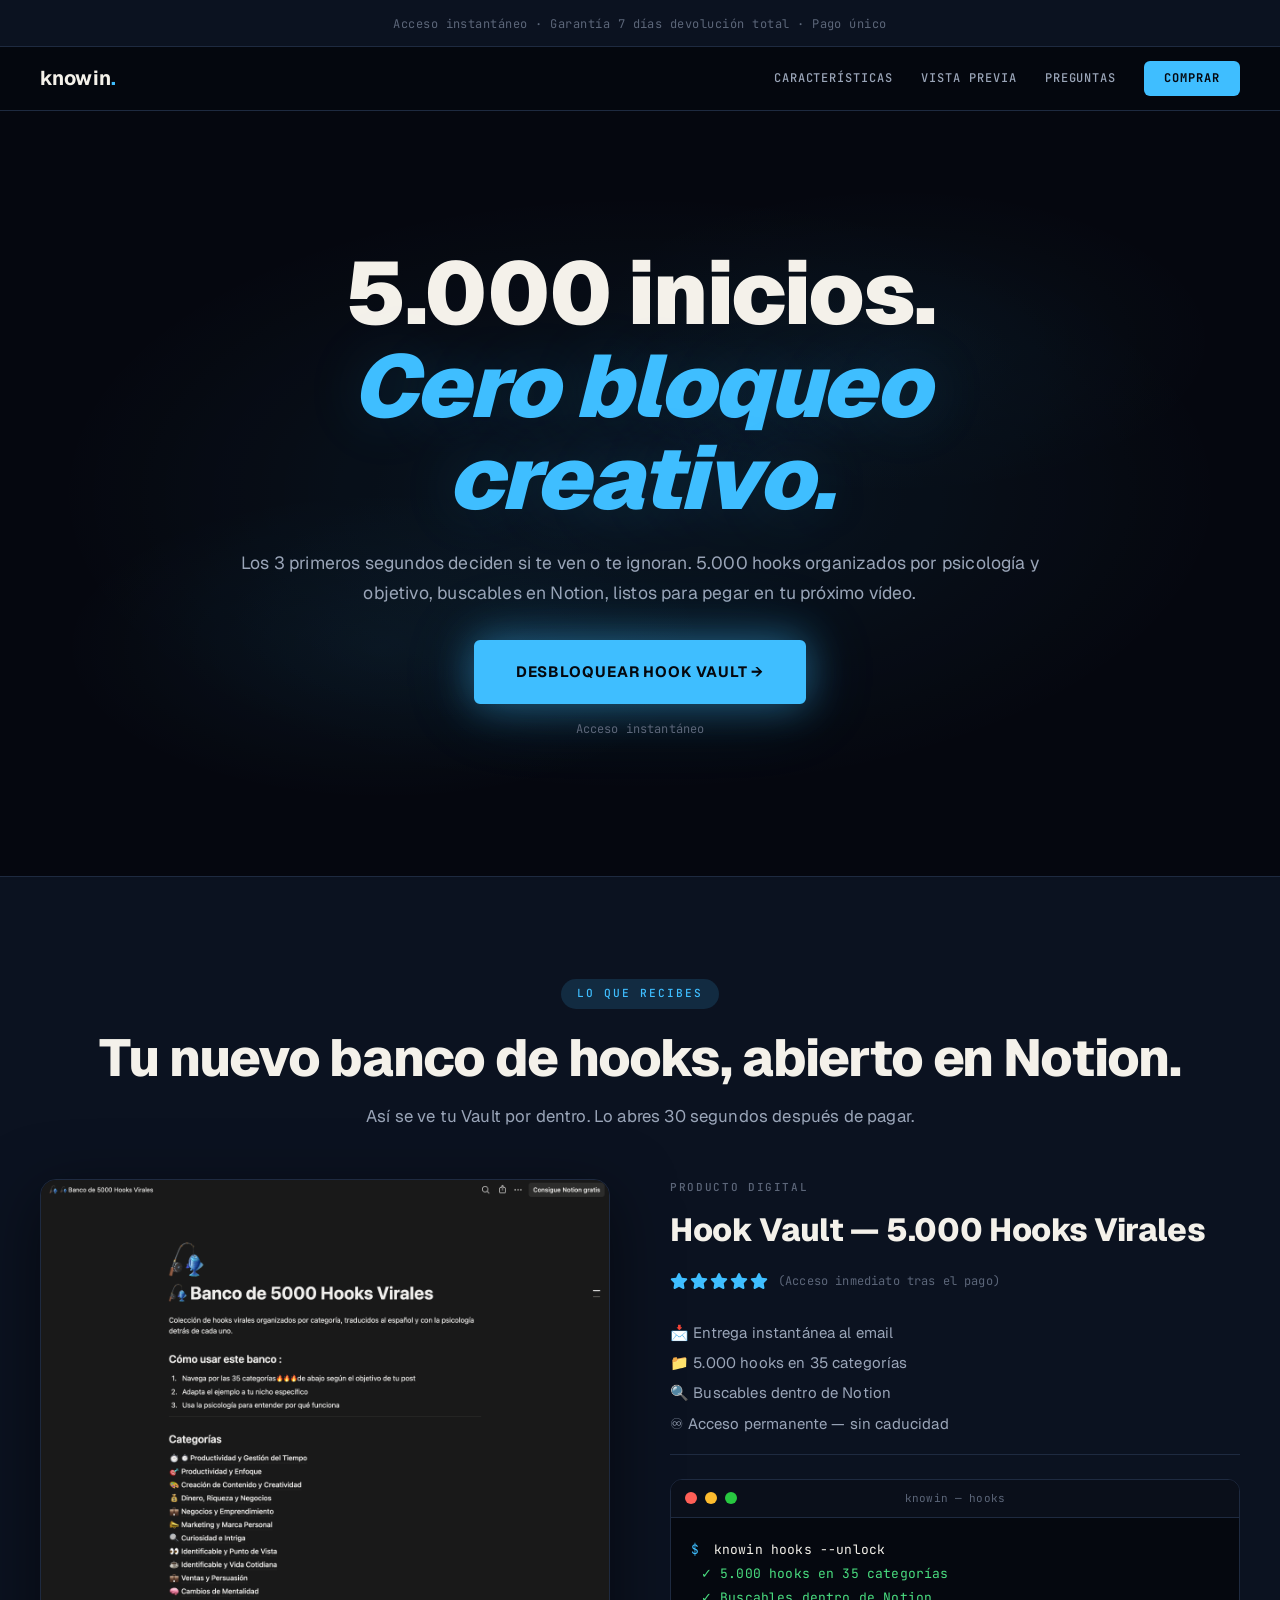
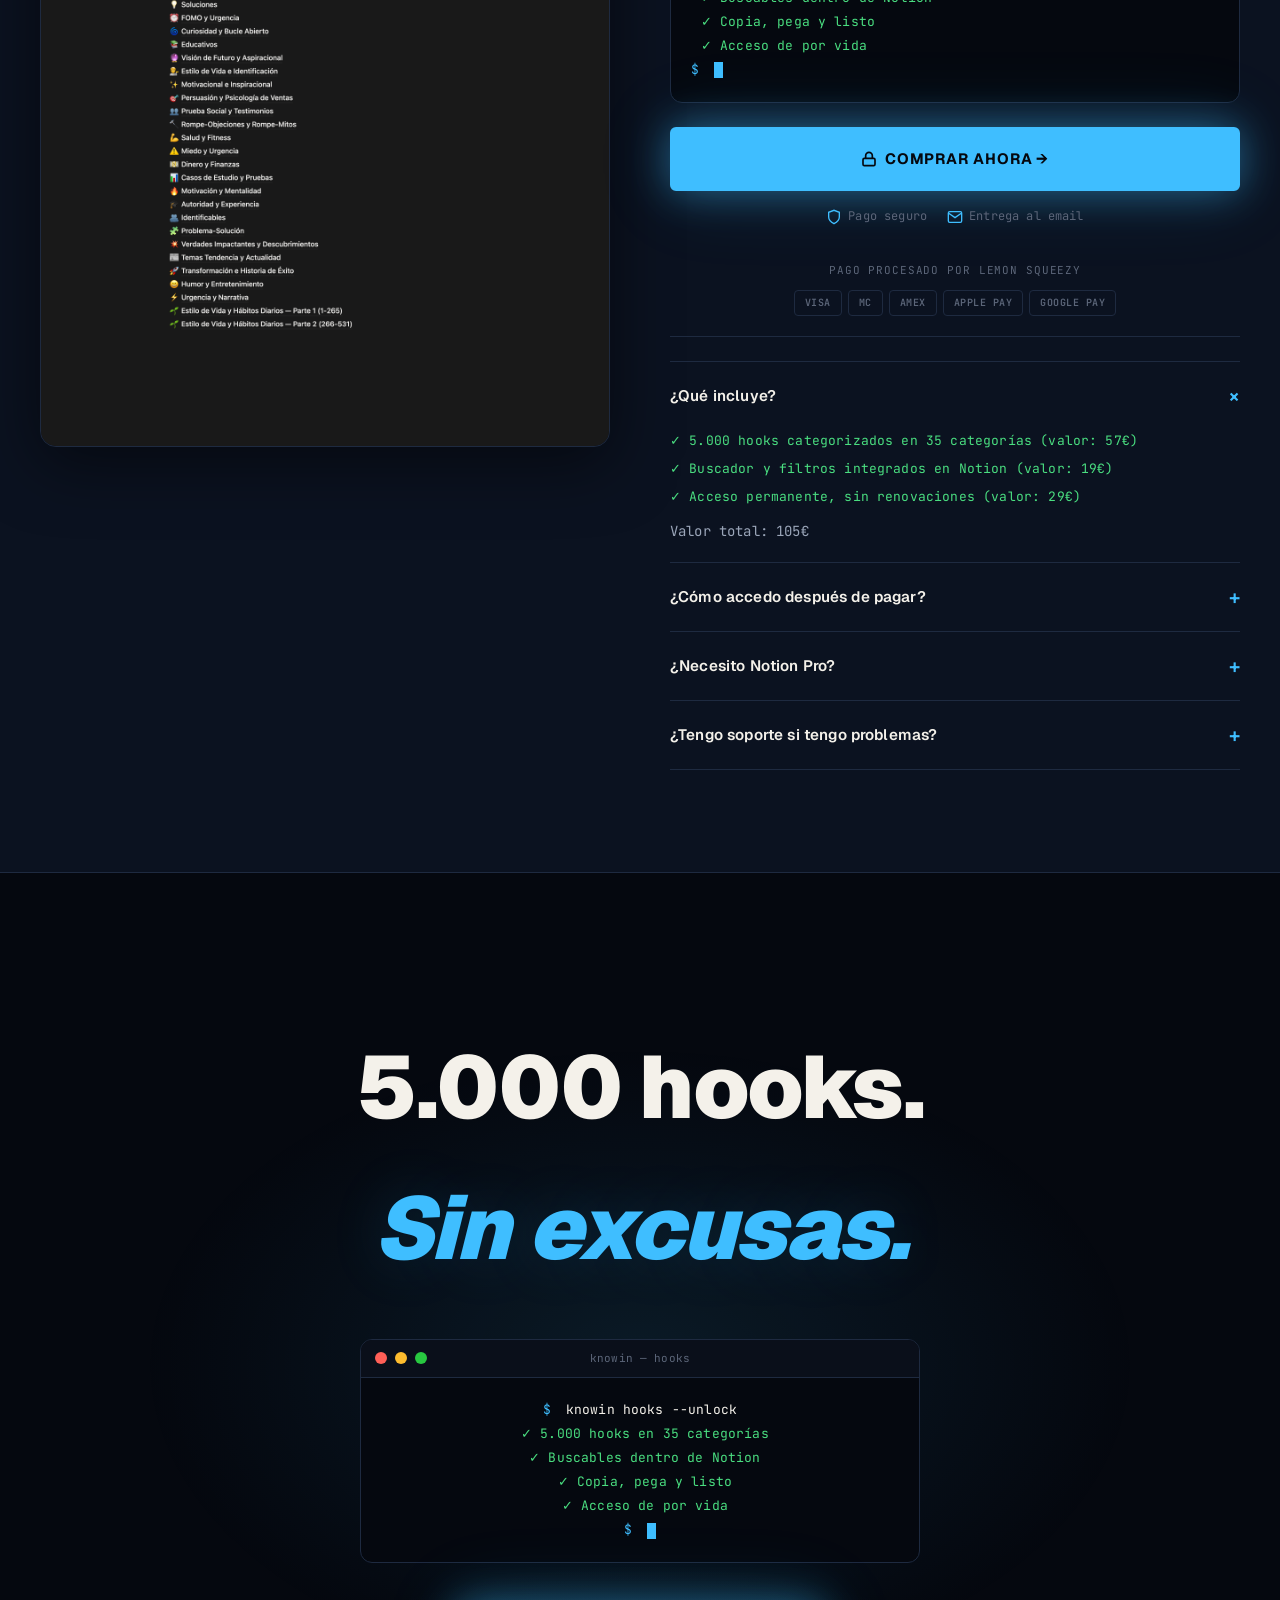
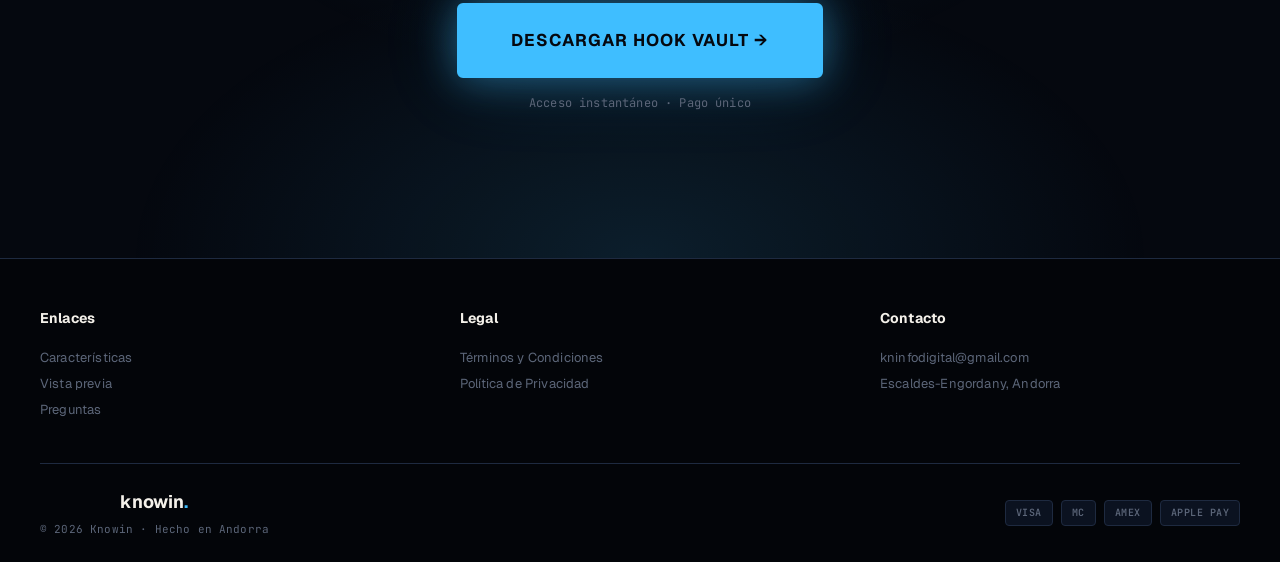
==== commit b700c541: "Rediseño copy: eliminar precios sueltos, 80% OFF y ticker repetido - Reemplazar ticker marquee (6x 8" ====
--- a/index.html
+++ b/index.html
@@ -41,15 +41,8 @@
   <!-- ============================================
        SECTION 1 — TICKER MARQUEE (idéntico a QP)
        ============================================ -->
-  <div class="ticker">
-    <div class="ticker__track">
-      <span class="ticker__item">🔥 80% OFF — 5.000 HOOKS VIRALES — SOLO 19,99€ — ACCESO INSTANTÁNEO</span>
-      <span class="ticker__item">🔥 80% OFF — 5.000 HOOKS VIRALES — SOLO 19,99€ — ACCESO INSTANTÁNEO</span>
-      <span class="ticker__item">🔥 80% OFF — 5.000 HOOKS VIRALES — SOLO 19,99€ — ACCESO INSTANTÁNEO</span>
-      <span class="ticker__item">🔥 80% OFF — 5.000 HOOKS VIRALES — SOLO 19,99€ — ACCESO INSTANTÁNEO</span>
-      <span class="ticker__item">🔥 80% OFF — 5.000 HOOKS VIRALES — SOLO 19,99€ — ACCESO INSTANTÁNEO</span>
-      <span class="ticker__item">🔥 80% OFF — 5.000 HOOKS VIRALES — SOLO 19,99€ — ACCESO INSTANTÁNEO</span>
-    </div>
+  <div class="top-bar">
+    <span class="top-bar__text">Acceso instantáneo · Garantía 7 días devolución total · Pago único</span>
   </div>
 
   <!-- ============================================
@@ -83,7 +76,7 @@
         <a href="#preview">Vista previa</a>
         <a href="#backed">Respaldo</a>
         <a href="#faq">Preguntas frecuentes</a>
-        <a href="https://knowin.lemonsqueezy.com/checkout/buy/43ab10fa-e193-438a-91b3-6e62a7f22103" class="drawer__nav-cta lemonsqueezy-button">COMPRAR — 19,99€</a>
+        <a href="https://knowin.lemonsqueezy.com/checkout/buy/43ab10fa-e193-438a-91b3-6e62a7f22103" class="drawer__nav-cta lemonsqueezy-button">COMPRAR</a>
       </nav>
     </div>
   </div>
@@ -110,15 +103,10 @@
           <p class="hero-banner__sub animate-item" style="--index:1">
             <span>Los 3 primeros segundos deciden si te ven o te ignoran. 5.000 hooks organizados por psicología y objetivo, buscables en Notion, listos para pegar en tu próximo vídeo.</span>
           </p>
-          <div class="hero-banner__price animate-item" style="--index:2">
-            <span class="price-old">97€</span>
-            <span class="price-now">19,99€</span>
-            <span class="price-badge">PAGO ÚNICO</span>
-          </div>
-          <div class="hero-banner__buttons animate-item" style="--index:3">
+          <div class="hero-banner__buttons animate-item" style="--index:2">
             <a href="https://knowin.lemonsqueezy.com/checkout/buy/43ab10fa-e193-438a-91b3-6e62a7f22103" class="button button--primary lemonsqueezy-button">DESBLOQUEAR HOOK VAULT →</a>
           </div>
-          <p class="hero-banner__micro animate-item" style="--index:4">Acceso instantáneo</p>
+          <p class="hero-banner__micro animate-item" style="--index:3">Acceso instantáneo</p>
         </div>
       </div>
     </section>
@@ -139,36 +127,7 @@
         <div class="product-detail__grid animate-section">
           <!-- Columna izquierda: Notion mock (sticky como la galería de QP) -->
           <div class="product-detail__media animate-item" style="--index:0">
-            <div class="notion-mock">
-              <div class="notion-mock__sidebar">
-                <div class="notion-mock__workspace">📦 Hook Vault</div>
-                <ul class="notion-mock__nav">
-                  <li class="active">🧠 Cambios de mentalidad (~200)</li>
-                  <li>🎣 Curiosidad y suspense (~200)</li>
-                  <li>📖 Storytelling (~200)</li>
-                  <li>💸 Ventas y persuasión (~200)</li>
-                  <li>👑 Autoridad y expertise (~200)</li>
-                  <li class="muted">+ 30 categorías más...</li>
-                </ul>
-              </div>
-              <div class="notion-mock__content">
-                <div class="notion-mock__breadcrumb">Hook Vault / Storytelling</div>
-                <h2 class="notion-mock__h">Storytelling · ~200 hooks</h2>
-
-                <div class="notion-mock__search">🔍 Buscar entre los hooks...</div>
-                <table class="notion-mock__table">
-                  <thead><tr><th>#</th><th>Hook</th><th>Formato</th><th>Nivel</th></tr></thead>
-                  <tbody>
-                    <tr><td>001</td><td>«Esto es lo que casi me costó mi negocio»</td><td>Reel</td><td>🔥🔥🔥</td></tr>
-                    <tr><td>002</td><td>«Aquí está la historia que normalmente no cuento»</td><td>Story</td><td>🔥🔥🔥</td></tr>
-                    <tr><td>003</td><td>«Solía pensar que necesitabas 100K seguidores para vender. Me equivocaba»</td><td>Reel</td><td>🔥🔥🔥</td></tr>
-                    <tr><td>004</td><td>«El momento en que todo encajó para mí»</td><td>TikTok</td><td>🔥🔥</td></tr>
-                    <tr><td>005</td><td>«Esta lección me dolió más de lo que esperaba»</td><td>Reel</td><td>🔥🔥</td></tr>
-                    <tr><td>006</td><td>«La primera vez que lancé un producto, vendí cero»</td><td>Story</td><td>🔥🔥🔥</td></tr>
-                  </tbody>
-                </table>
-              </div>
-            </div>
+            <img src="hookvault-preview.png" alt="Hook Vault — Banco de 5000 Hooks Virales en Notion" class="notion-mock-img" loading="lazy">
           </div>
           <!-- Columna derecha: info del producto + checkout (como QP product page) -->
           <div class="product-detail__info animate-item" style="--index:1">
@@ -194,30 +153,6 @@
               <div class="qp-highlight">📁 5.000 hooks en 35 categorías</div>
               <div class="qp-highlight">🔍 Buscables dentro de Notion</div>
               <div class="qp-highlight">♾️ Acceso permanente — sin caducidad</div>
-            </div>
-
-            <!-- Precio + badge descuento -->
-            <div class="product-detail__price-row">
-              <span class="product-detail__price-old">97€</span>
-              <span class="product-detail__price-now">19,99€</span>
-              <span class="product-detail__badge">-80% OFF</span>
-            </div>
-
-            <!-- Variant selector (estilo QP quantity-breaks) -->
-            <div class="variant-selector">
-              <label class="variant-option variant-option--selected">
-                <input type="radio" name="version" checked>
-                <div class="variant-option__content">
-                  <div class="variant-option__left">
-                    <span class="variant-option__name">Hook Vault — Acceso Completo</span>
-                    <span class="variant-option__benefit">80% OFF — OFERTA DE LANZAMIENTO</span>
-                  </div>
-                  <div class="variant-option__right">
-                    <span class="variant-option__price">19,99€</span>
-                  </div>
-                </div>
-                <span class="variant-option__badge">Pago único</span>
-              </label>
             </div>
 
             <div class="product-detail__separator"></div>
@@ -243,7 +178,7 @@
             <!-- Botón compra principal -->
             <a href="https://knowin.lemonsqueezy.com/checkout/buy/43ab10fa-e193-438a-91b3-6e62a7f22103" class="button button--primary button--full lemonsqueezy-button" id="mainAtcBtn">
               <svg class="lock-icon" width="16" height="16" viewBox="0 0 24 24" fill="none" stroke="currentColor" stroke-width="2.5"><rect x="3" y="11" width="18" height="11" rx="2" ry="2"/><path d="M7 11V7a5 5 0 0 1 10 0v4"/></svg>
-              COMPRAR AHORA — 19,99€ →
+              COMPRAR AHORA →
             </a>
 
             <!-- Trust badges bajo botón -->
@@ -285,7 +220,7 @@
                     <li>✓ Buscador y filtros integrados en Notion (valor: 19€)</li>
                     <li>✓ Acceso permanente, sin renovaciones (valor: 29€)</li>
                   </ul>
-                  <p class="product-accordion__total">Valor total: 105€ — <strong>Tu precio: 19,99€</strong></p>
+                  <p class="product-accordion__total">Valor total: 105€</p>
                 </div>
               </details>
               <details class="product-accordion__item">
@@ -330,7 +265,7 @@
       <div class="cta-banner__overlay"></div>
       <div class="cta-banner__content animate-section">
         <h2 class="cta-banner__heading animate-item" style="--index:0">
-          <span class="qp-line-1">5.000 hooks. 19,99€.</span>
+          <span class="qp-line-1">5.000 hooks.</span>
           <span class="qp-line-2">Sin excusas.</span>
         </h2>
 
@@ -410,7 +345,7 @@
     <div class="sticky-atc__inner">
       <div class="sticky-atc__info">
         <span class="sticky-atc__title">Hook Vault</span>
-        <span class="sticky-atc__price"><s>97€</s> <strong>19,99€</strong></span>
+        <span class="sticky-atc__price"><strong>Pago único</strong></span>
       </div>
       <a href="https://knowin.lemonsqueezy.com/checkout/buy/43ab10fa-e193-438a-91b3-6e62a7f22103" class="sticky-atc__btn lemonsqueezy-button">COMPRAR →</a>
     </div>
--- a/styles.css
+++ b/styles.css
@@ -112,43 +112,23 @@
 }
 
 /* ==========================================================================
-   SECTION 1 — TICKER MARQUEE
-   ========================================================================== */
-
-.ticker {
-  background: var(--cyan);
-  color: var(--bg-base);
-  padding: 12px 0;
-  overflow: hidden;
-  white-space: nowrap;
+   TOP BAR — sutil, fija
+   ========================================================================== */
+
+.top-bar {
+  background: var(--bg-elevated);
+  border-bottom: 1px solid var(--border-subtle);
+  padding: 10px 16px;
+  text-align: center;
   position: relative;
   z-index: 200;
 }
 
-.ticker__track {
-  display: flex;
-  gap: 60px;
-  animation: ticker-scroll 30s linear infinite;
-  width: max-content;
-}
-
-.ticker__item {
-  font-family: var(--font-display);
-  font-size: 0.85rem;
-  font-weight: 700;
-  letter-spacing: 0.06em;
-  text-transform: uppercase;
-  flex-shrink: 0;
-}
-
-@keyframes ticker-scroll {
-  to { transform: translateX(-50%); }
-}
-
-@media (min-width: 750px) {
-  .ticker { padding: 14px 0; }
-  .ticker__item { font-size: 0.95rem; }
-  .ticker__track { gap: 100px; }
+.top-bar__text {
+  font-family: var(--font-mono);
+  font-size: 12px;
+  color: var(--text-muted);
+  letter-spacing: 0.04em;
 }
 
 /* ==========================================================================
@@ -722,6 +702,15 @@
    NOTION MOCK
    ========================================================================== */
 
+.notion-mock-img {
+  width: 100%;
+  height: auto;
+  border-radius: var(--radius-lg);
+  border: 1px solid var(--border-subtle);
+  box-shadow: 0 16px 64px rgba(0,0,0,0.5);
+  display: block;
+}
+
 .notion-mock {
   display: flex;
   background: var(--bg-base);
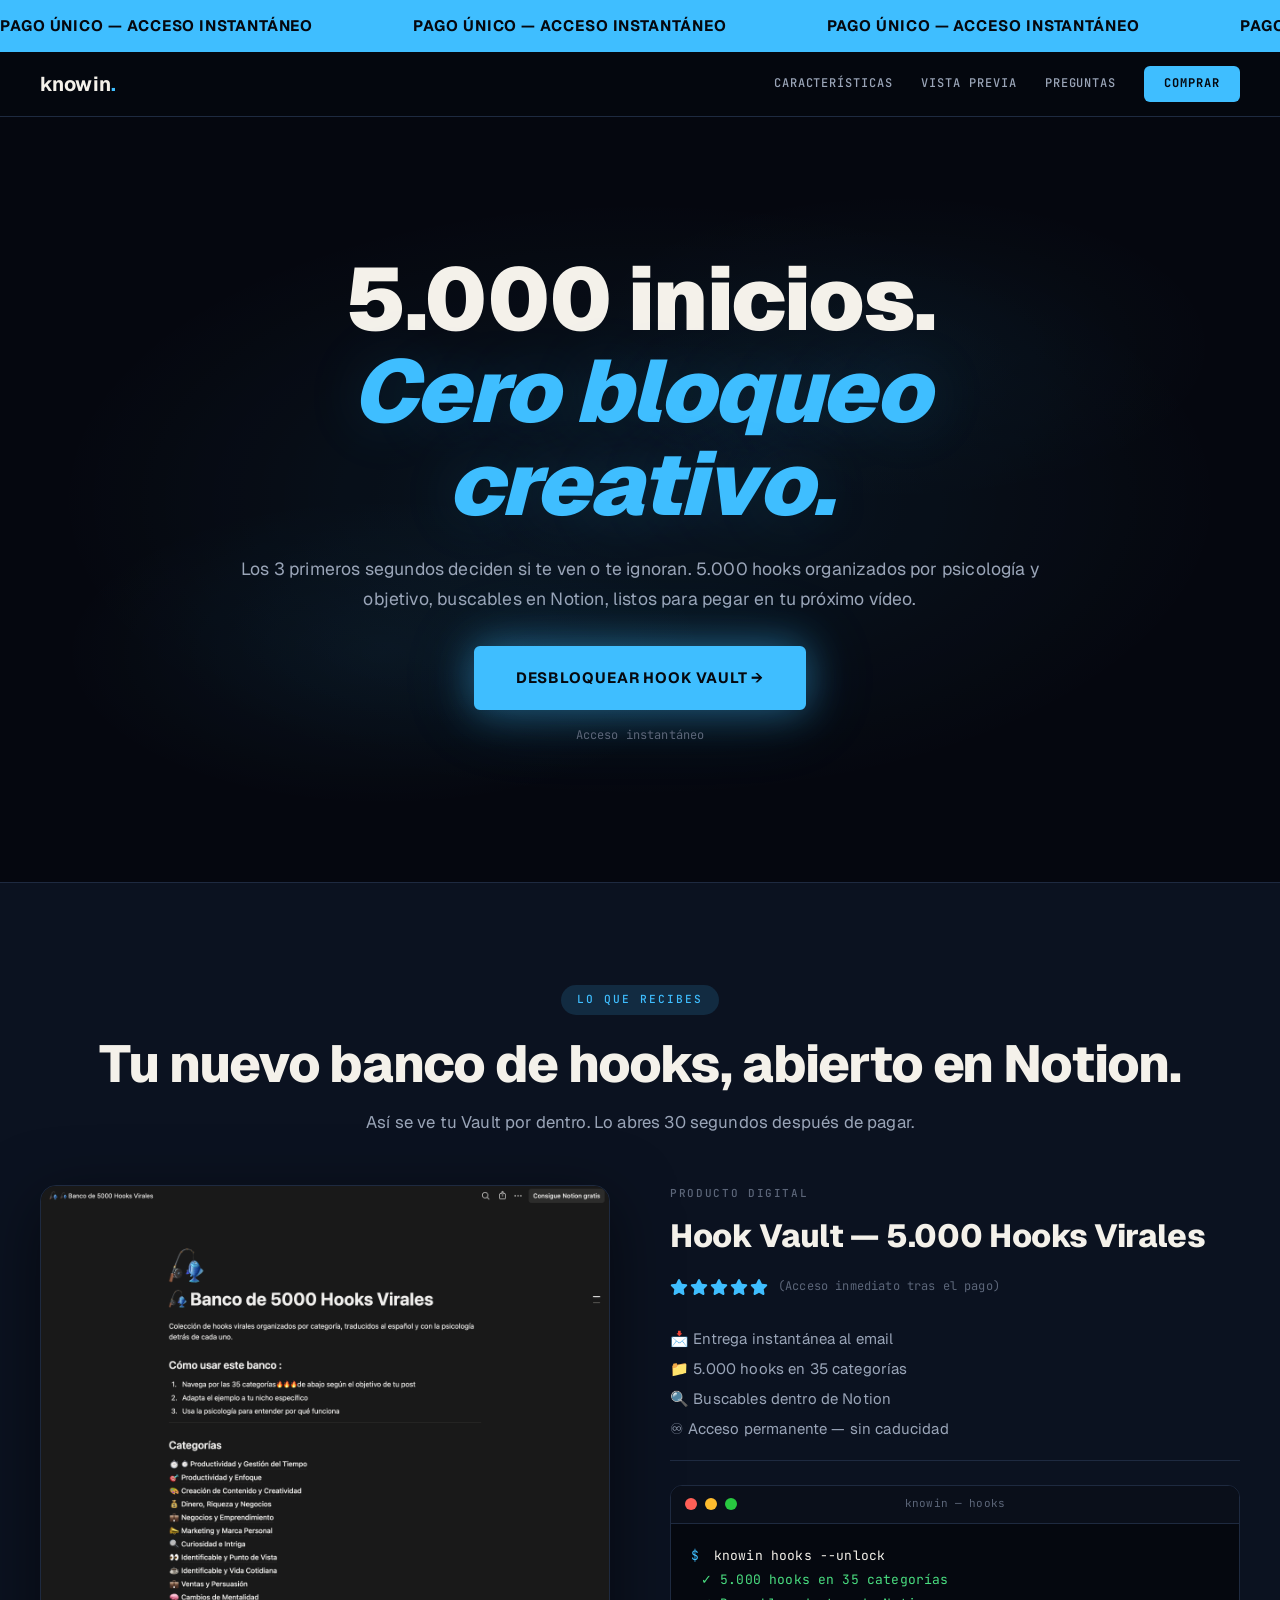
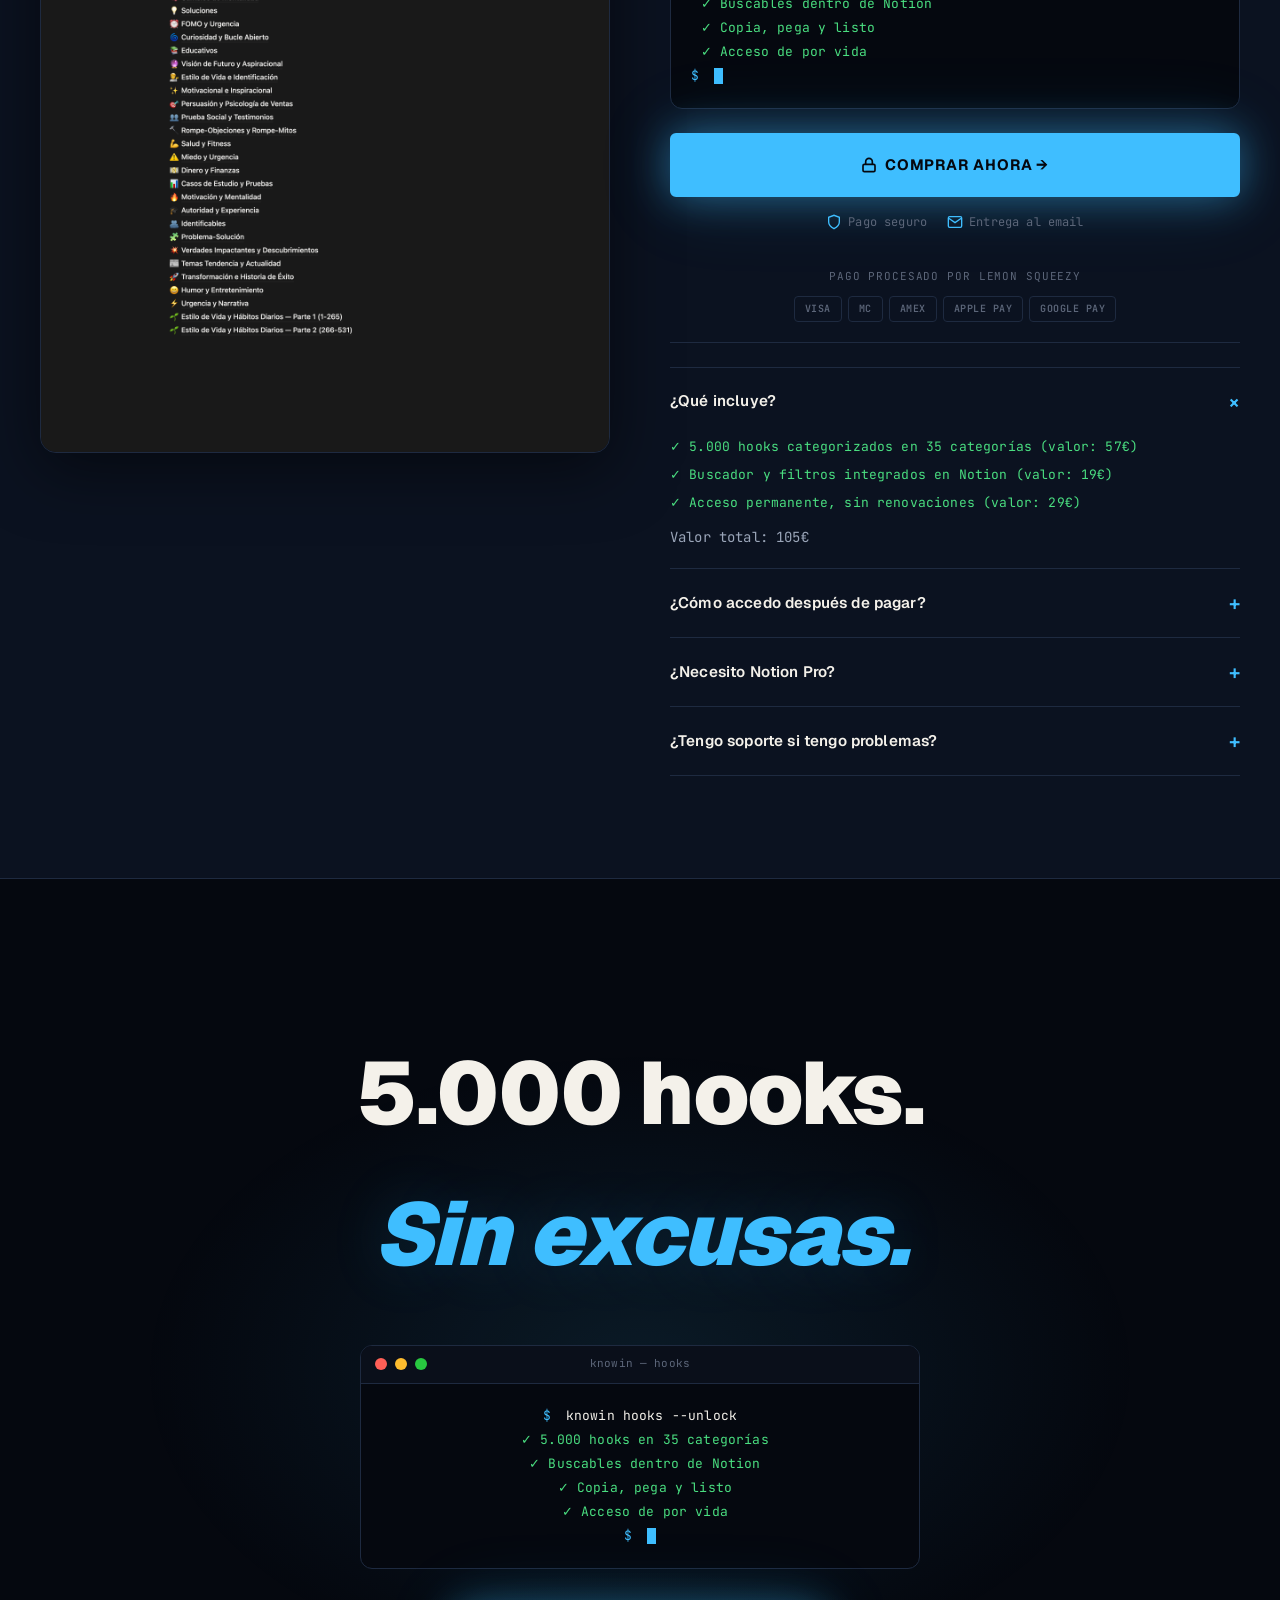
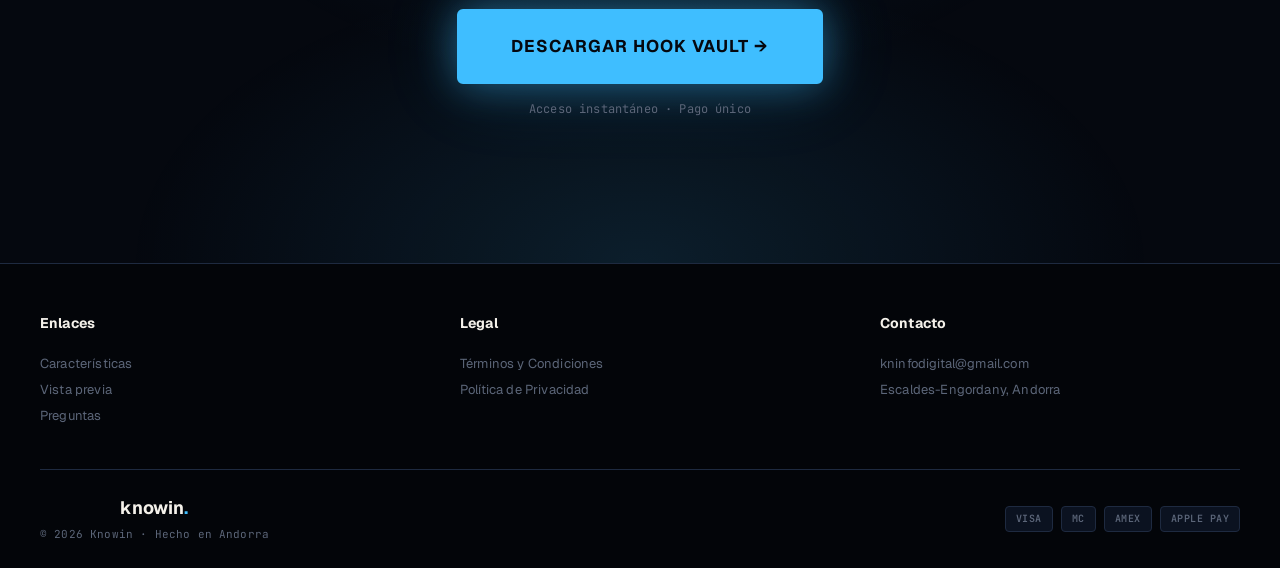
==== commit 84715877: "Restaurar ticker marquee con copy limpio: PAGO ÚNICO — ACCESO INSTANTÁNEO Co-Authored-By: Claude Opu" ====
--- a/index.html
+++ b/index.html
@@ -41,8 +41,15 @@
   <!-- ============================================
        SECTION 1 — TICKER MARQUEE (idéntico a QP)
        ============================================ -->
-  <div class="top-bar">
-    <span class="top-bar__text">Acceso instantáneo · Garantía 7 días devolución total · Pago único</span>
+  <div class="ticker">
+    <div class="ticker__track">
+      <span class="ticker__item">PAGO ÚNICO — ACCESO INSTANTÁNEO</span>
+      <span class="ticker__item">PAGO ÚNICO — ACCESO INSTANTÁNEO</span>
+      <span class="ticker__item">PAGO ÚNICO — ACCESO INSTANTÁNEO</span>
+      <span class="ticker__item">PAGO ÚNICO — ACCESO INSTANTÁNEO</span>
+      <span class="ticker__item">PAGO ÚNICO — ACCESO INSTANTÁNEO</span>
+      <span class="ticker__item">PAGO ÚNICO — ACCESO INSTANTÁNEO</span>
+    </div>
   </div>
 
   <!-- ============================================
--- a/styles.css
+++ b/styles.css
@@ -112,23 +112,43 @@
 }
 
 /* ==========================================================================
-   TOP BAR — sutil, fija
-   ========================================================================== */
-
-.top-bar {
-  background: var(--bg-elevated);
-  border-bottom: 1px solid var(--border-subtle);
-  padding: 10px 16px;
-  text-align: center;
+   TICKER MARQUEE
+   ========================================================================== */
+
+.ticker {
+  background: var(--cyan);
+  color: var(--bg-base);
+  padding: 12px 0;
+  overflow: hidden;
+  white-space: nowrap;
   position: relative;
   z-index: 200;
 }
 
-.top-bar__text {
-  font-family: var(--font-mono);
-  font-size: 12px;
-  color: var(--text-muted);
-  letter-spacing: 0.04em;
+.ticker__track {
+  display: flex;
+  gap: 60px;
+  animation: ticker-scroll 30s linear infinite;
+  width: max-content;
+}
+
+.ticker__item {
+  font-family: var(--font-display);
+  font-size: 0.85rem;
+  font-weight: 700;
+  letter-spacing: 0.06em;
+  text-transform: uppercase;
+  flex-shrink: 0;
+}
+
+@keyframes ticker-scroll {
+  to { transform: translateX(-50%); }
+}
+
+@media (min-width: 750px) {
+  .ticker { padding: 14px 0; }
+  .ticker__item { font-size: 0.95rem; }
+  .ticker__track { gap: 100px; }
 }
 
 /* ==========================================================================
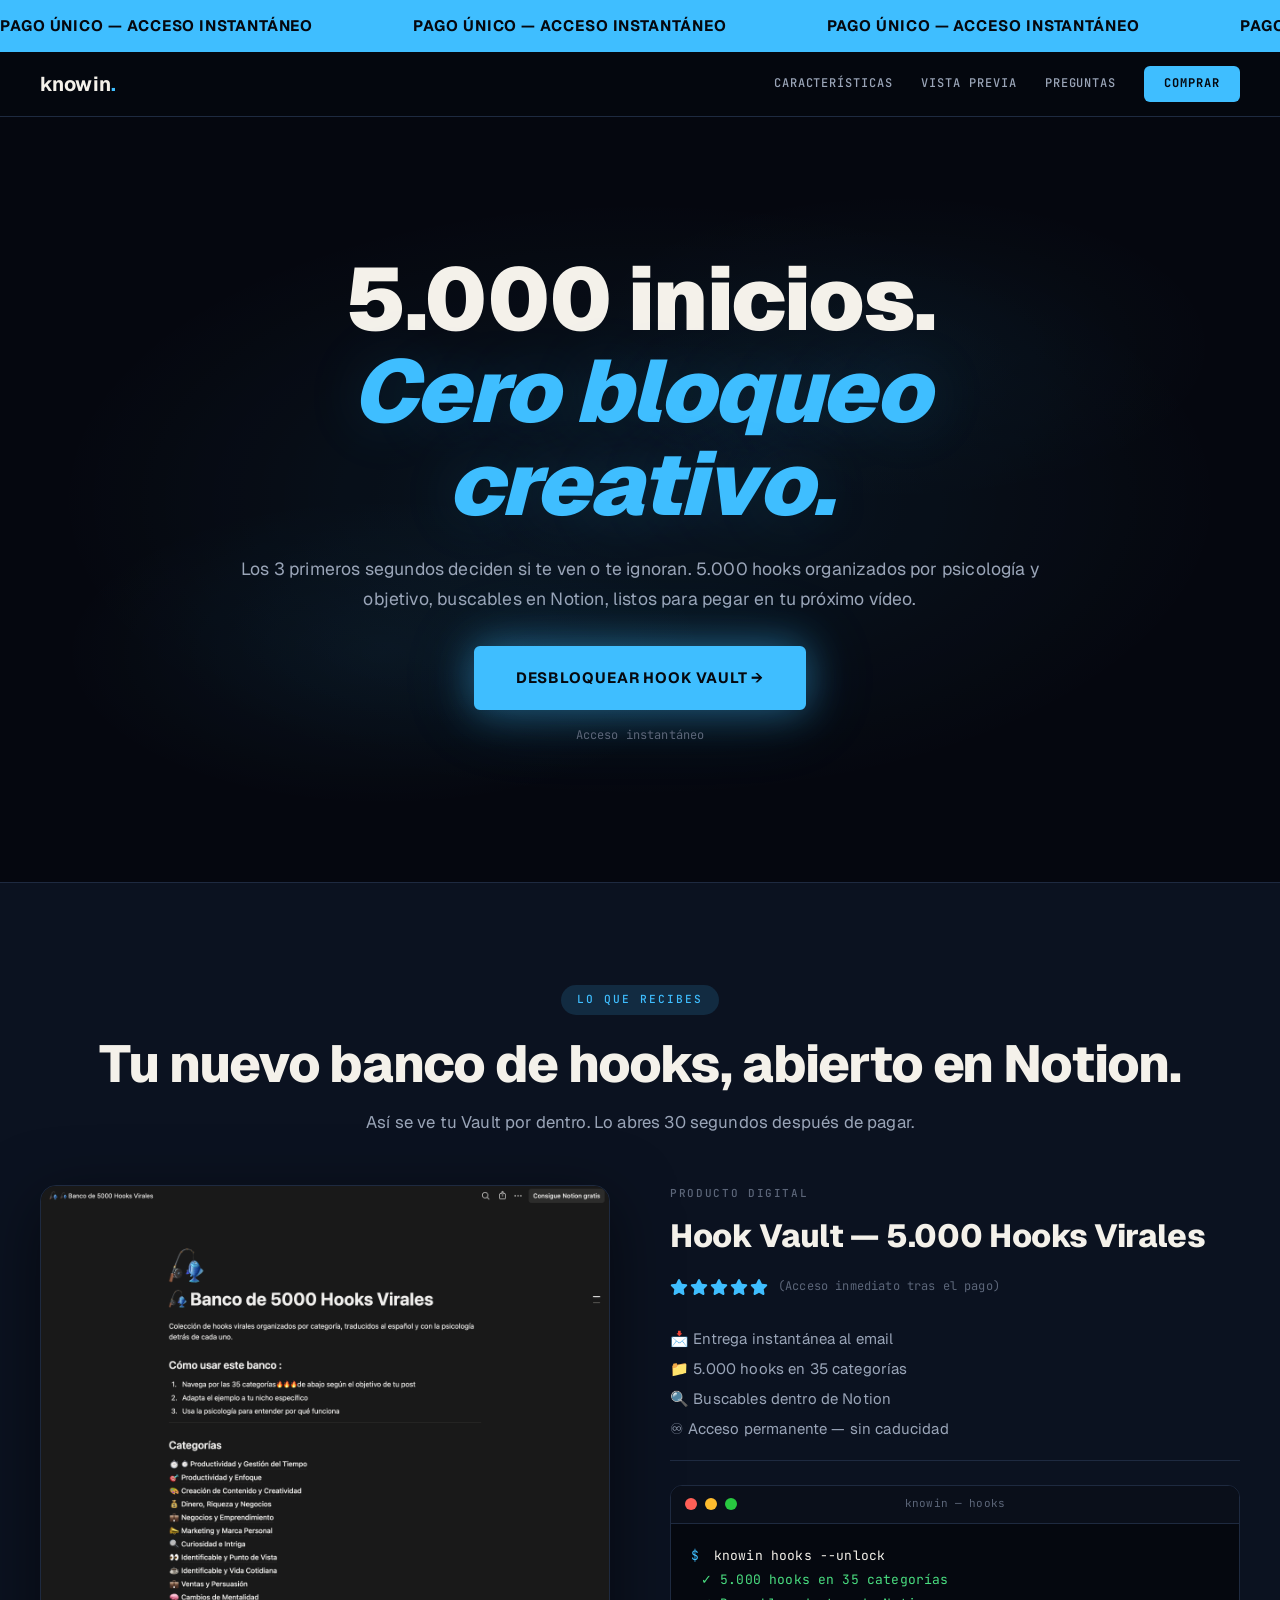
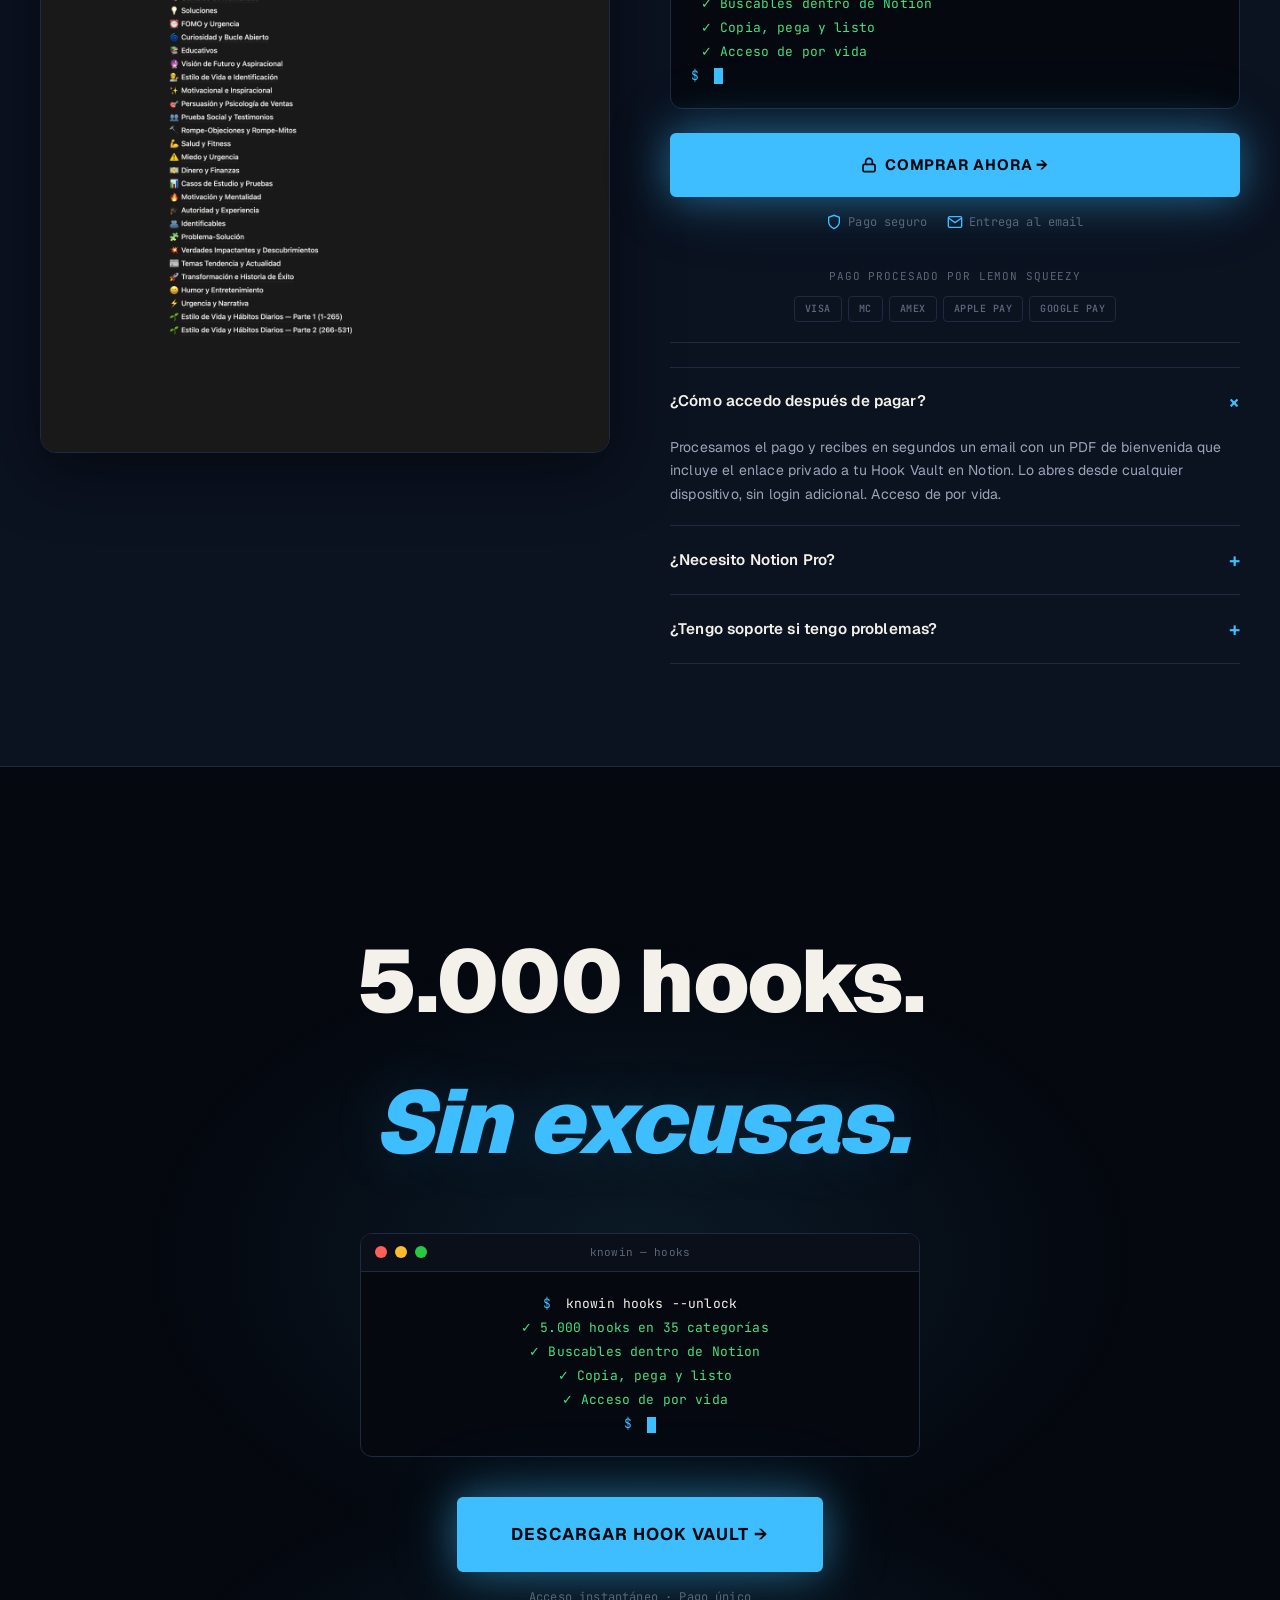
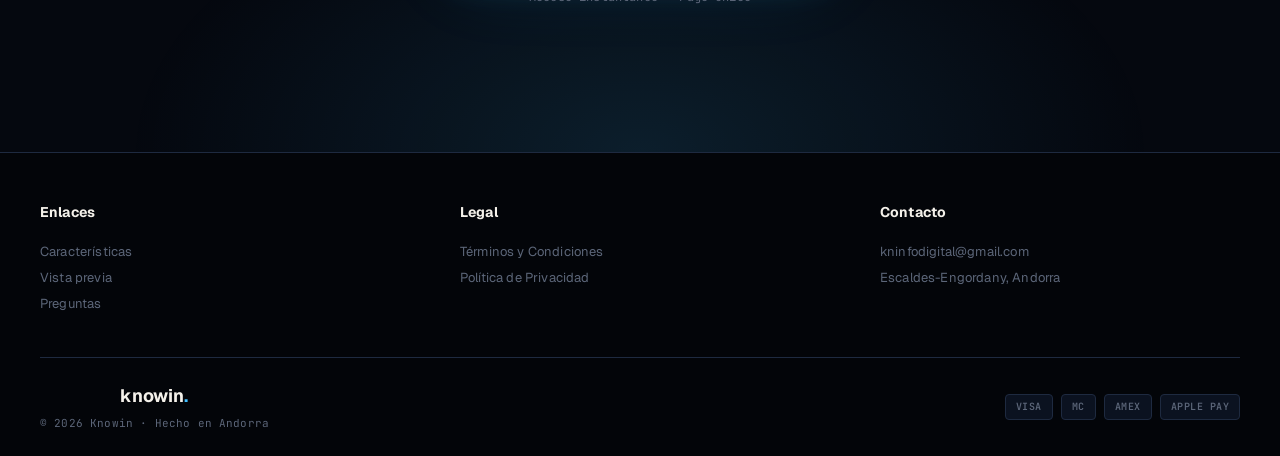
==== commit e3d88d0f: "Eliminar pregunta '¿Qué incluye?' del FAQ Co-Authored-By: Claude Opus 4.6 (1M context) <noreply@anth" ====
--- a/index.html
+++ b/index.html
@@ -218,20 +218,6 @@
             <div class="product-accordion">
               <details class="product-accordion__item" open>
                 <summary>
-                  <span>¿Qué incluye?</span>
-                  <span class="product-accordion__icon">+</span>
-                </summary>
-                <div class="product-accordion__body">
-                  <ul>
-                    <li>✓ 5.000 hooks categorizados en 35 categorías (valor: 57€)</li>
-                    <li>✓ Buscador y filtros integrados en Notion (valor: 19€)</li>
-                    <li>✓ Acceso permanente, sin renovaciones (valor: 29€)</li>
-                  </ul>
-                  <p class="product-accordion__total">Valor total: 105€</p>
-                </div>
-              </details>
-              <details class="product-accordion__item">
-                <summary>
                   <span>¿Cómo accedo después de pagar?</span>
                   <span class="product-accordion__icon">+</span>
                 </summary>
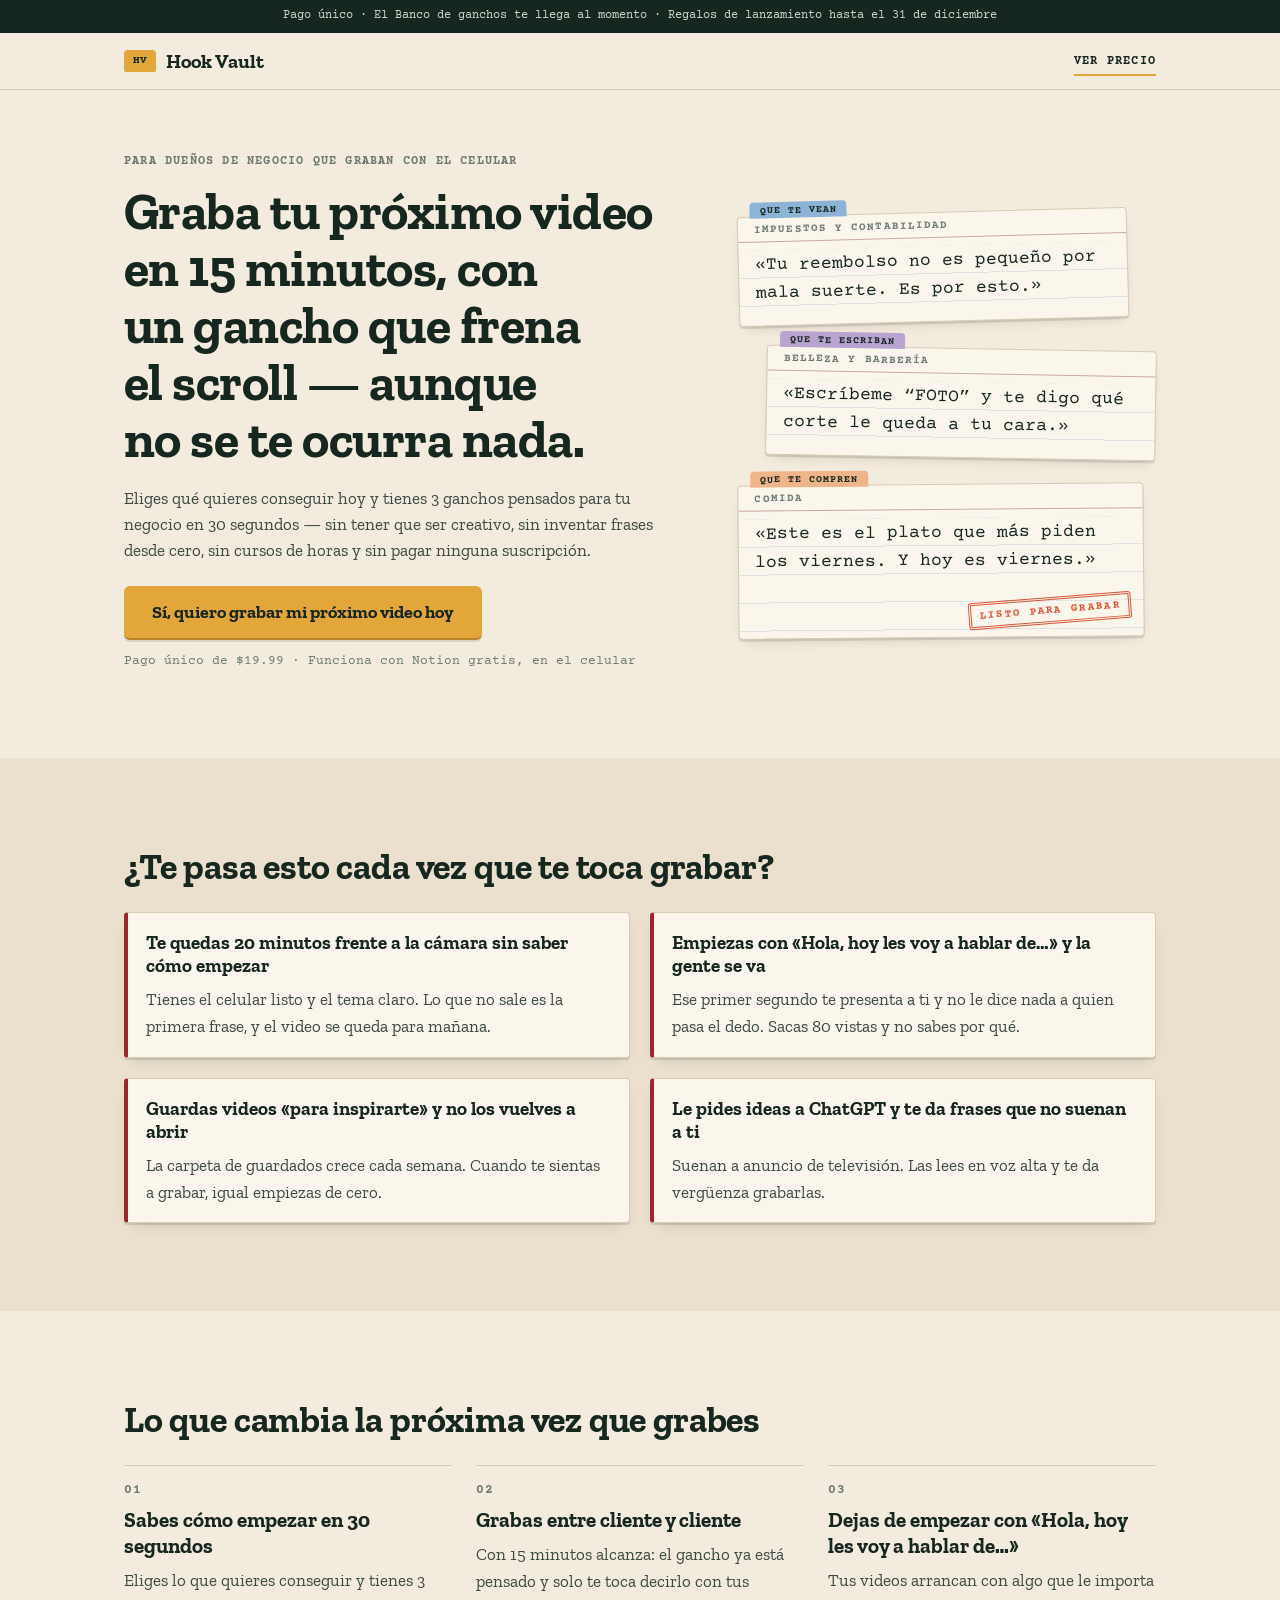
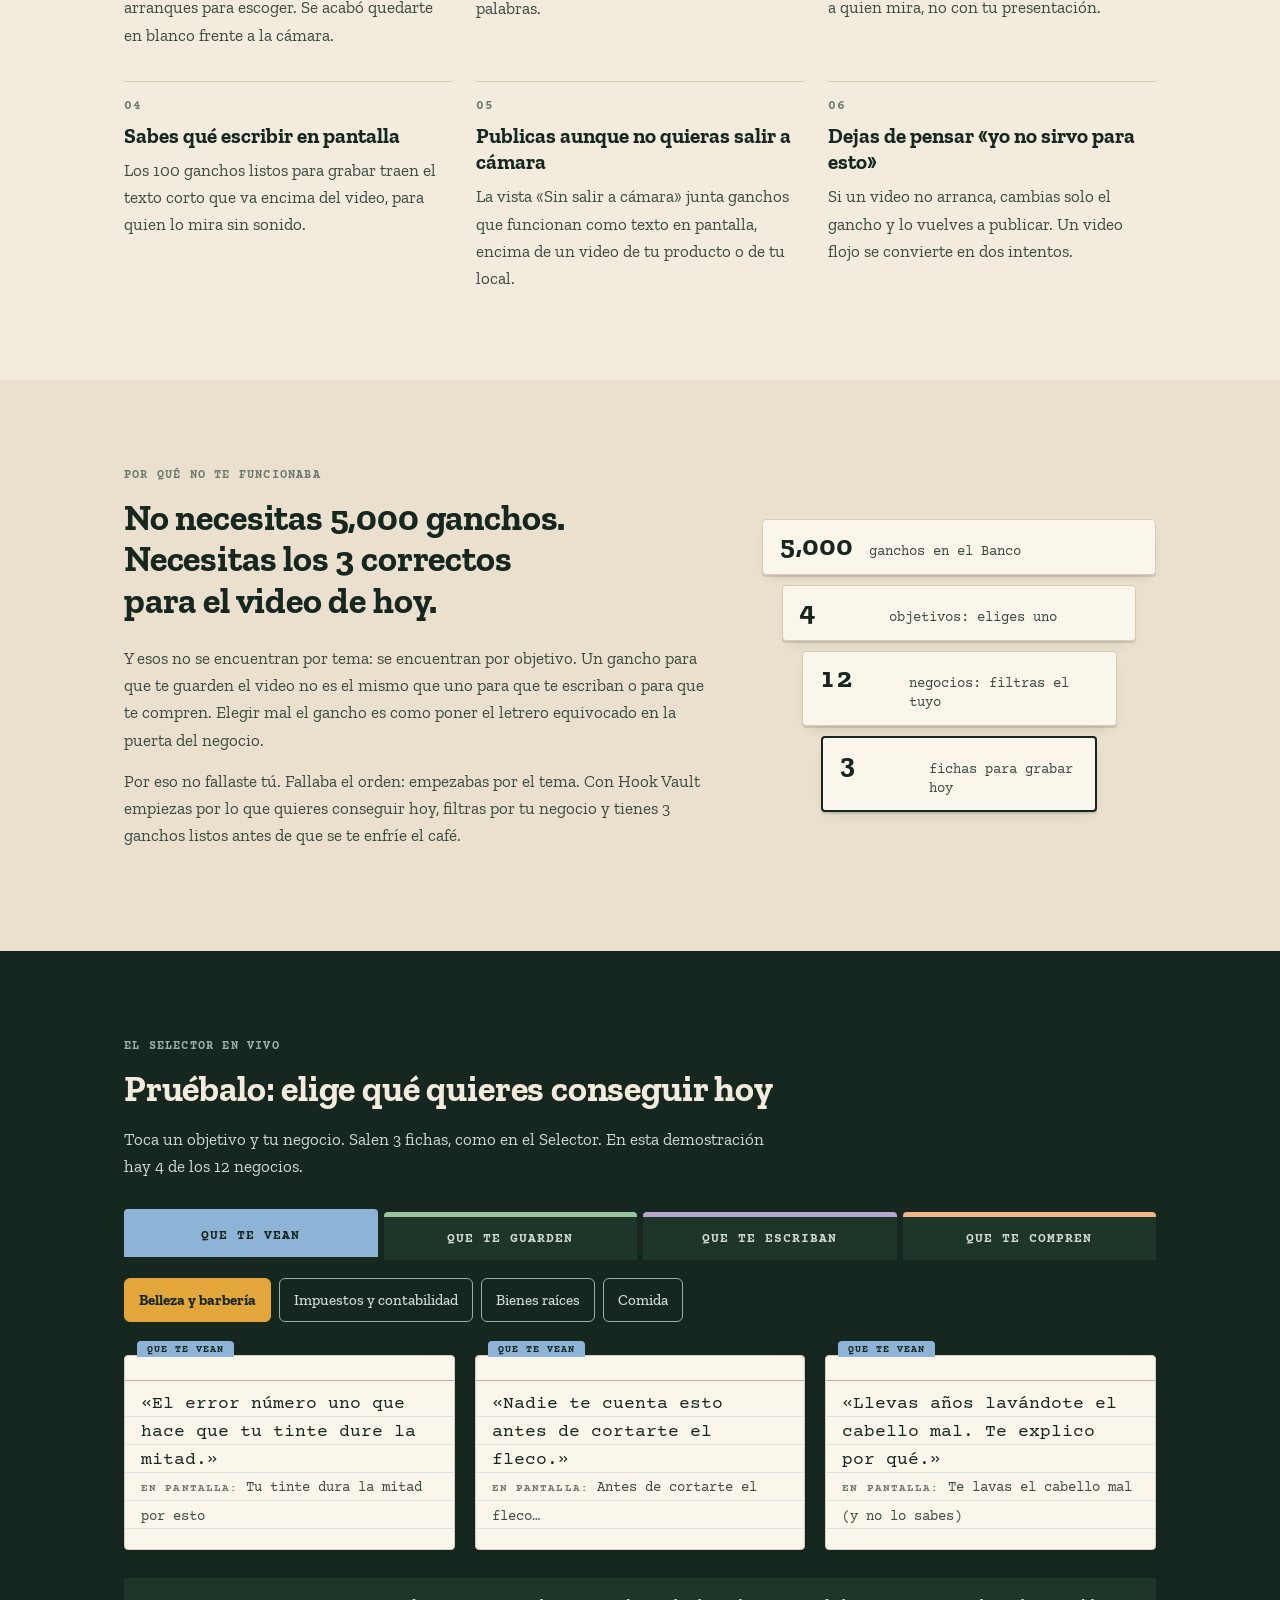
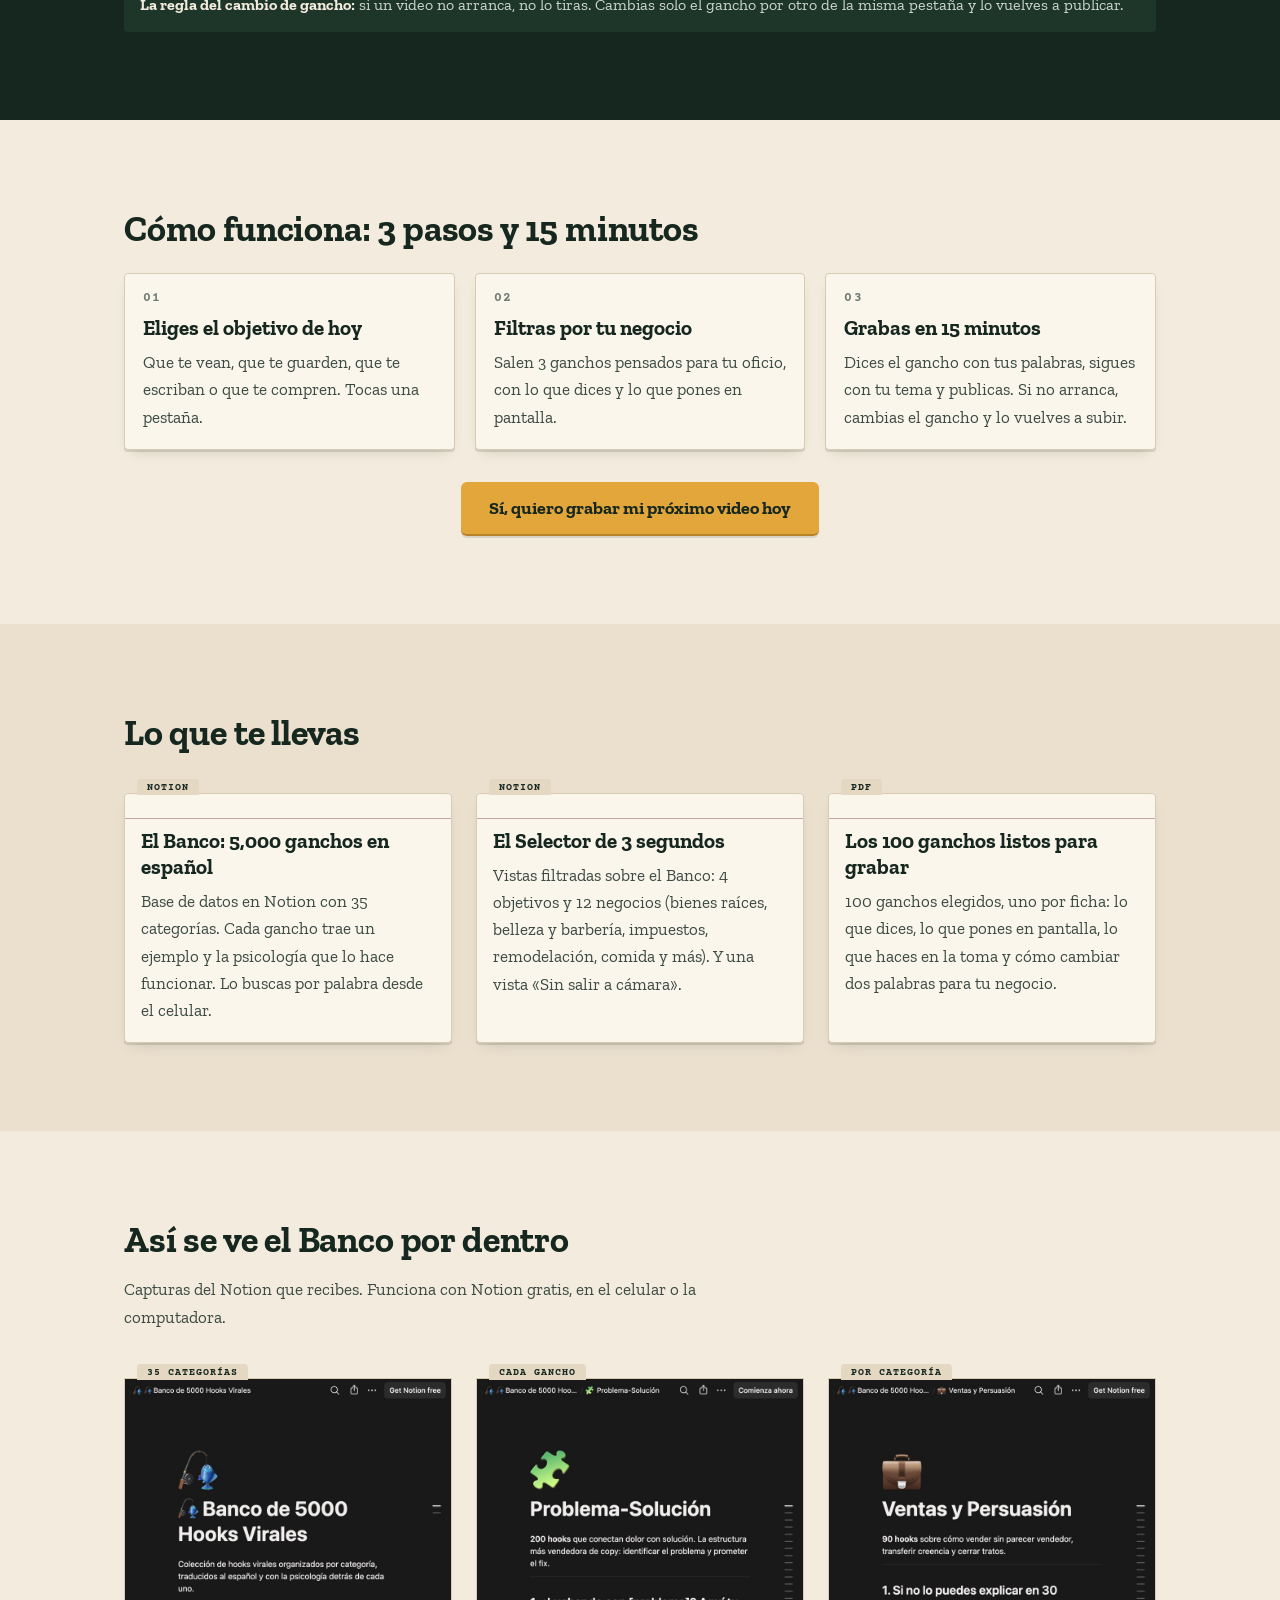
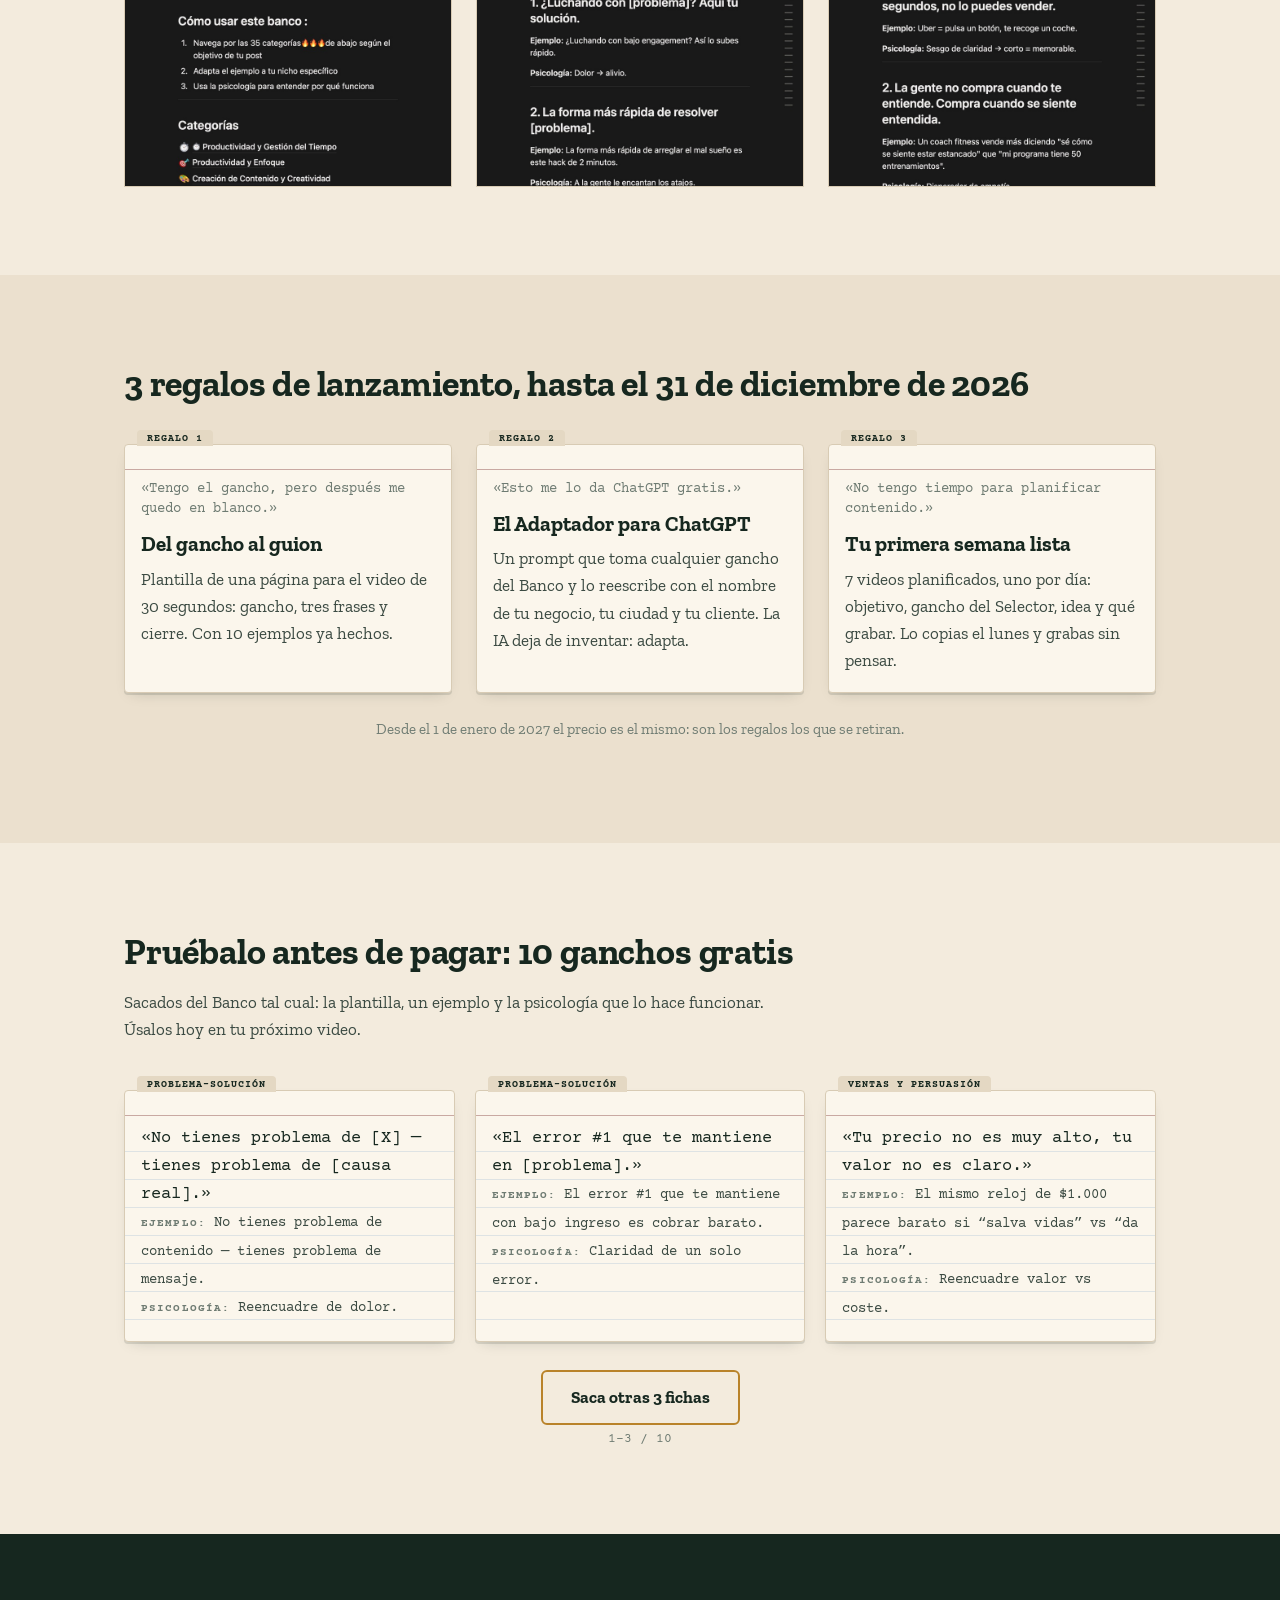
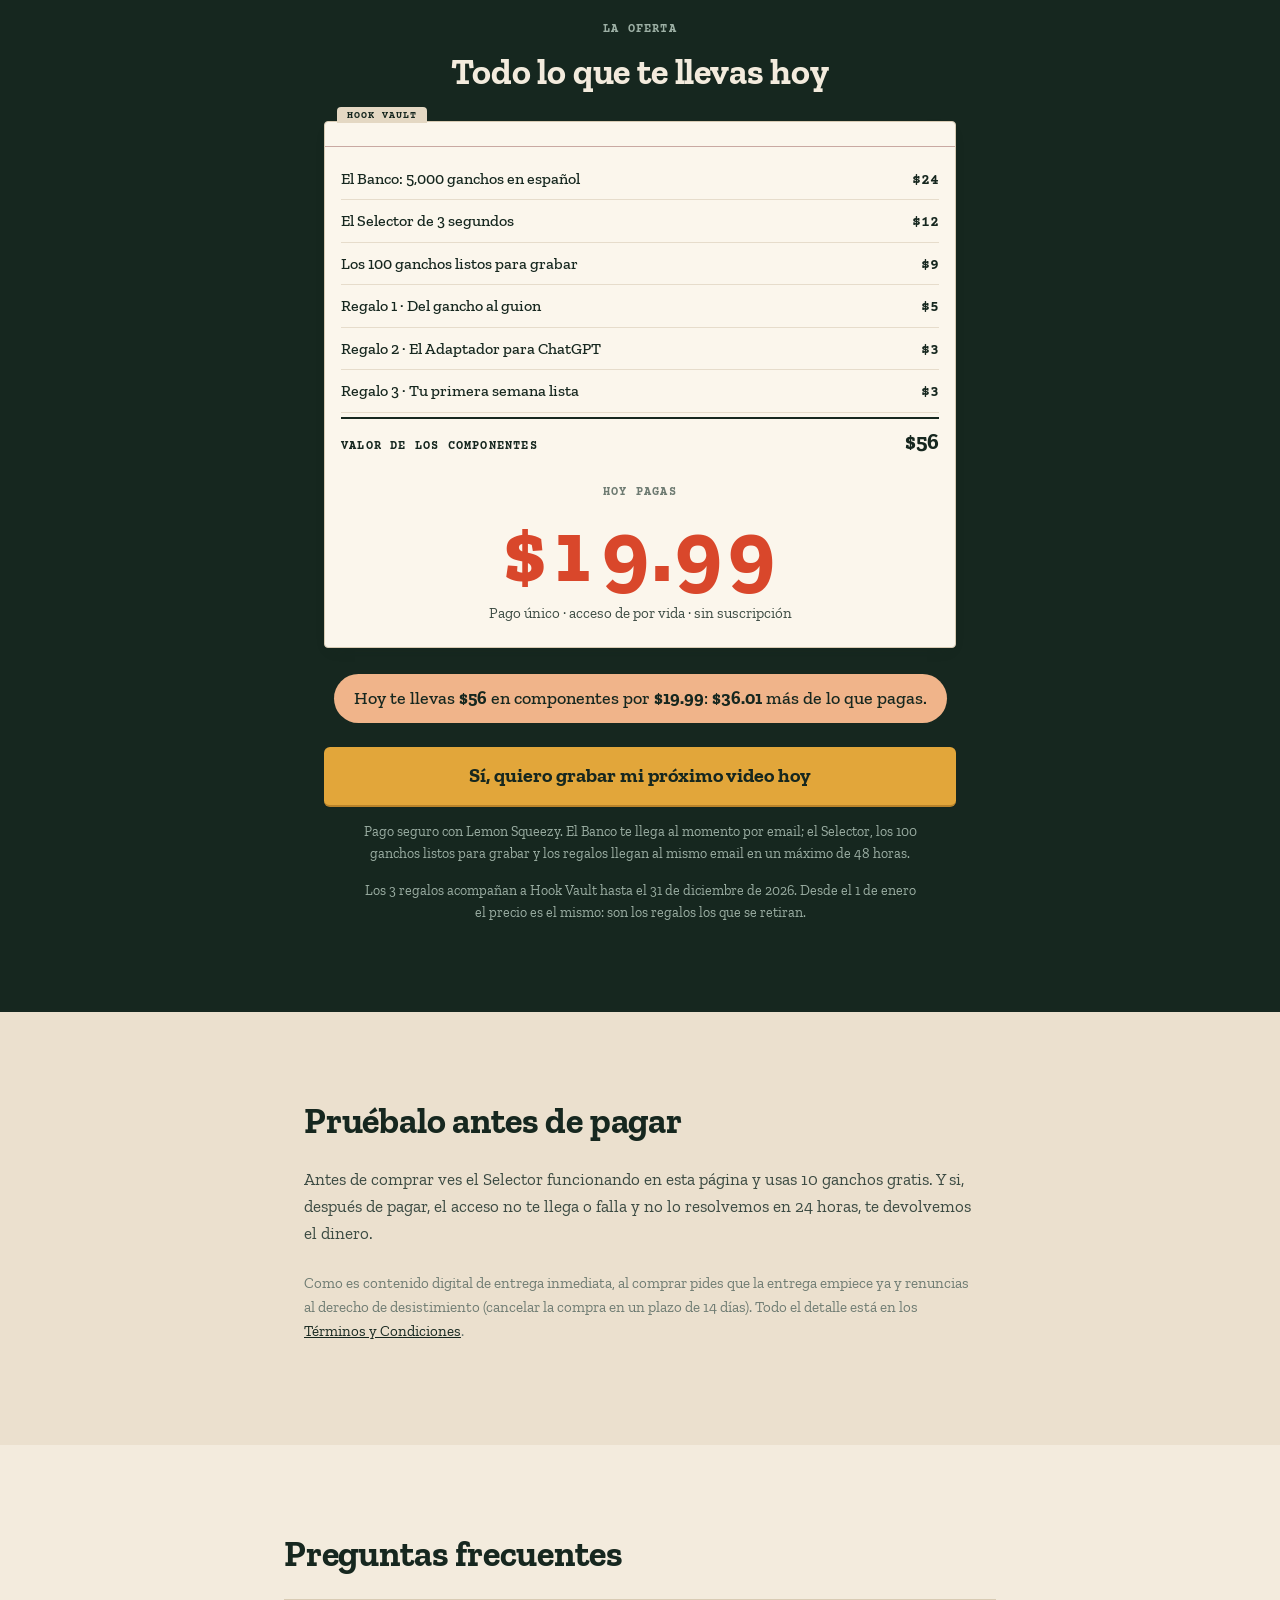
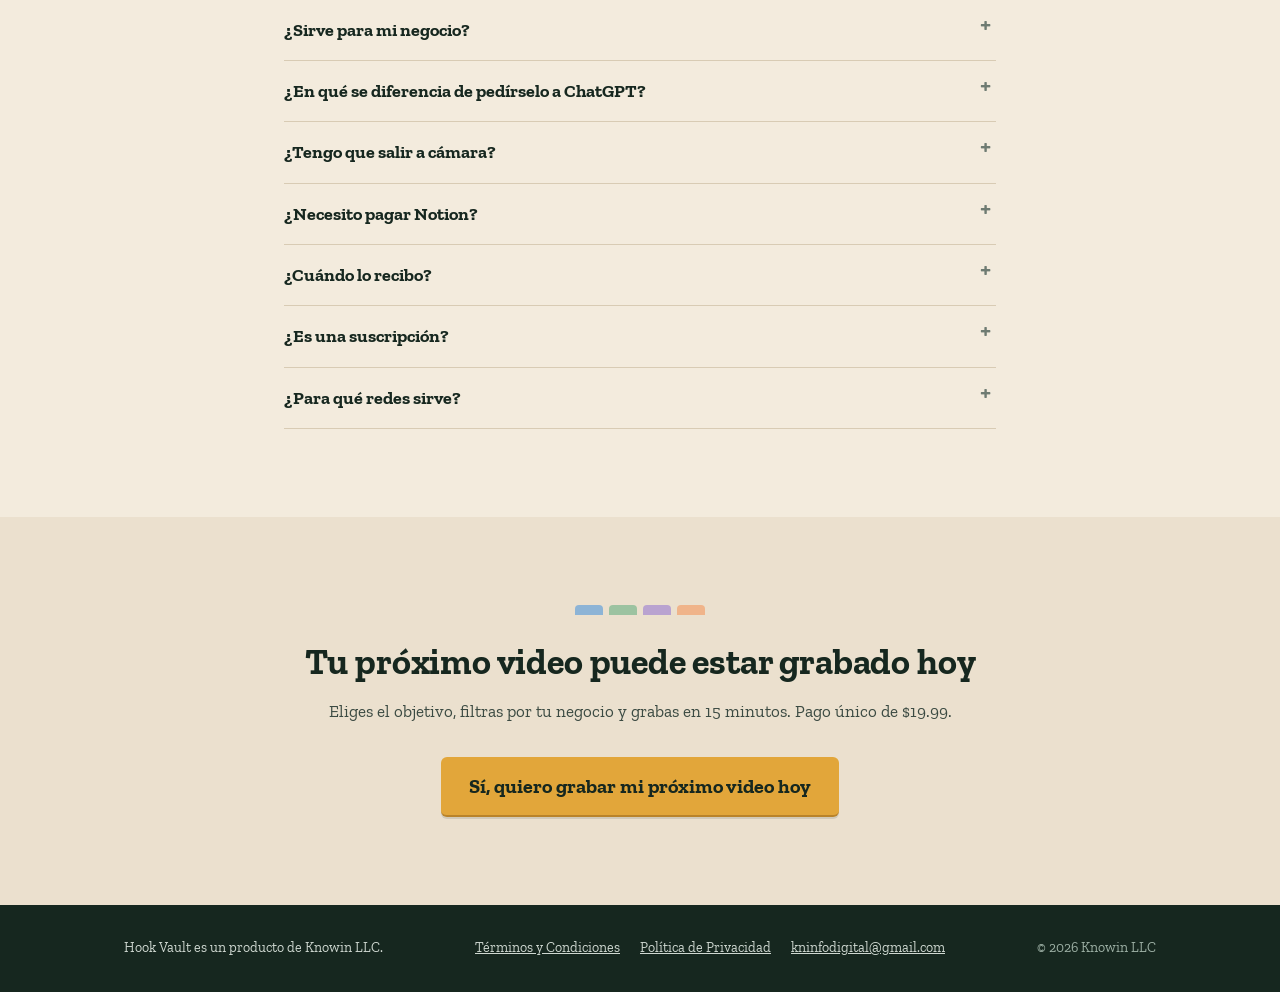
==== commit 143fc697: "Landing v3 «Fichero de recetas» (vista previa) Rediseño de knowinhook.com con el core offer y el bra" ====
--- a/index.html
+++ b/index.html
@@ -3,16 +3,16 @@
 <head>
   <meta charset="UTF-8">
   <meta name="viewport" content="width=device-width, initial-scale=1.0">
-  <title>Hook Vault · 5.000 hooks virales listos para copiar | Knowin</title>
-  <meta name="description" content="Los 3 primeros segundos deciden si te ven. 5.000 hooks organizados por psicología y objetivo, buscables en Notion. 19,99€, acceso instantáneo.">
-  <meta property="og:title" content="Hook Vault · 5.000 hooks virales — Knowin">
-  <meta property="og:description" content="5.000 inicios virales organizados por psicología y objetivo. Buscables en Notion. 19,99€ pago único.">
+  <title>Hook Vault · Graba tu próximo video en 15 minutos</title>
+  <meta name="description" content="Eliges qué quieres conseguir hoy, filtras por tu negocio y tienes 3 ganchos para tu video en 30 segundos. 5,000 ganchos en español en Notion. Pago único de $19.99.">
+  <meta property="og:title" content="Hook Vault · Graba tu próximo video en 15 minutos">
+  <meta property="og:description" content="3 ganchos para tu negocio en 30 segundos, elegidos por lo que quieres conseguir hoy. 5,000 ganchos en español. Pago único.">
   <meta property="og:type" content="product">
-  <meta name="theme-color" content="#05080F">
-  <link rel="icon" href="data:image/svg+xml,<svg xmlns='http://www.w3.org/2000/svg' viewBox='0 0 100 100'><text y='.9em' font-size='90'>📦</text></svg>">
+  <meta name="theme-color" content="#16271F">
+  <link rel="icon" href="data:image/svg+xml,%3Csvg xmlns='http://www.w3.org/2000/svg' viewBox='0 0 64 64'%3E%3Crect x='4' y='14' width='56' height='44' rx='4' fill='%23E2A63A'/%3E%3Crect x='10' y='6' width='26' height='12' rx='3' fill='%23E2A63A'/%3E%3Ctext x='32' y='46' font-family='Courier New,monospace' font-weight='700' font-size='24' text-anchor='middle' fill='%2316271F'%3EHV%3C/text%3E%3C/svg%3E">
   <link rel="preconnect" href="https://fonts.googleapis.com">
   <link rel="preconnect" href="https://fonts.gstatic.com" crossorigin>
-  <link href="https://fonts.googleapis.com/css2?family=Geist:wght@400;500;600;700;800;900&family=JetBrains+Mono:wght@400;500;700&display=swap" rel="stylesheet">
+  <link href="https://fonts.googleapis.com/css2?family=Courier+Prime:wght@400;700&family=Zilla+Slab:wght@400;500;700&display=swap" rel="stylesheet">
   <link rel="stylesheet" href="styles.css">
   <script src="https://app.lemonsqueezy.com/js/lemon.js" defer></script>
   <script>window.lemonSqueezyAffiliateConfig = { store: "knowin" };</script>
@@ -36,313 +36,420 @@
   <!-- End Meta Pixel Code -->
 </head>
 <body>
-  <a class="skip-link" href="#hero">Saltar al contenido</a>
-
-  <!-- ============================================
-       SECTION 1 — TICKER MARQUEE (idéntico a QP)
-       ============================================ -->
-  <div class="ticker">
-    <div class="ticker__track">
-      <span class="ticker__item">PAGO ÚNICO — ACCESO INSTANTÁNEO</span>
-      <span class="ticker__item">PAGO ÚNICO — ACCESO INSTANTÁNEO</span>
-      <span class="ticker__item">PAGO ÚNICO — ACCESO INSTANTÁNEO</span>
-      <span class="ticker__item">PAGO ÚNICO — ACCESO INSTANTÁNEO</span>
-      <span class="ticker__item">PAGO ÚNICO — ACCESO INSTANTÁNEO</span>
-      <span class="ticker__item">PAGO ÚNICO — ACCESO INSTANTÁNEO</span>
-    </div>
+  <a class="skip-link" href="#inicio">Saltar al contenido</a>
+
+  <!-- ==== 0. Barra superior ==== -->
+  <div class="barra">
+    <p>Pago único <span aria-hidden="true">·</span> El Banco de ganchos te llega al momento <span aria-hidden="true">·</span> Regalos de lanzamiento hasta el 31 de diciembre</p>
   </div>
 
-  <!-- ============================================
-       SECTION 2 — HEADER STICKY (idéntico a QP)
-       ============================================ -->
-  <header class="site-header">
-    <div class="header__inner">
-      <button class="header__hamburger" aria-label="Abrir menú" id="menuToggle">
-        <span></span><span></span><span></span>
-      </button>
-      <a href="#" class="header__logo">knowin<span class="dot">.</span></a>
-      <nav class="header__nav" id="mainNav">
-        <a href="#features">CARACTERÍSTICAS</a>
-        <a href="#preview">VISTA PREVIA</a>
-        <a href="#faq">PREGUNTAS</a>
-        <a href="https://knowin.lemonsqueezy.com/checkout/buy/43ab10fa-e193-438a-91b3-6e62a7f22103" class="header__nav-cta lemonsqueezy-button">COMPRAR</a>
-      </nav>
-      <a href="https://knowin.lemonsqueezy.com/checkout/buy/43ab10fa-e193-438a-91b3-6e62a7f22103" class="header__cart lemonsqueezy-button" aria-label="Comprar">
-        <svg width="22" height="22" viewBox="0 0 24 24" fill="none" stroke="currentColor" stroke-width="2" stroke-linecap="round" stroke-linejoin="round"><circle cx="9" cy="21" r="1"/><circle cx="20" cy="21" r="1"/><path d="M1 1h4l2.68 13.39a2 2 0 0 0 2 1.61h9.72a2 2 0 0 0 2-1.61L23 6H6"/></svg>
+  <header class="cabecera">
+    <div class="contenedor cabecera__dentro">
+      <a href="#inicio" class="marca" aria-label="Hook Vault, ir al inicio">
+        <span class="marca__emblema" translate="no" aria-hidden="true">HV</span>
+        <span class="marca__nombre" translate="no">Hook Vault</span>
       </a>
+      <a href="#oferta" class="cabecera__enlace">Ver precio</a>
     </div>
   </header>
 
-  <!-- Mobile drawer -->
-  <div class="drawer" id="drawer">
-    <div class="drawer__overlay" id="drawerOverlay"></div>
-    <div class="drawer__panel">
-      <button class="drawer__close" id="drawerClose" aria-label="Cerrar menú">&times;</button>
-      <nav class="drawer__nav">
-        <a href="#features">Características</a>
-        <a href="#preview">Vista previa</a>
-        <a href="#backed">Respaldo</a>
-        <a href="#faq">Preguntas frecuentes</a>
-        <a href="https://knowin.lemonsqueezy.com/checkout/buy/43ab10fa-e193-438a-91b3-6e62a7f22103" class="drawer__nav-cta lemonsqueezy-button">COMPRAR</a>
+  <main id="inicio">
+
+    <!-- ==== 1. Hero ==== -->
+    <section class="seccion seccion--cartulina hero">
+      <div class="contenedor hero__rejilla">
+        <div class="hero__texto">
+          <p class="etiqueta">Para dueños de negocio que graban con el celular</p>
+          <h1 class="hero__titulo">Graba tu próximo video en 15 minutos, con un gancho que frena el scroll — aunque no se te ocurra nada.</h1>
+          <p class="hero__sub">Eliges qué quieres conseguir hoy y tienes 3 ganchos pensados para tu negocio en 30 segundos — sin tener que ser creativo, sin inventar frases desde cero, sin cursos de horas y sin pagar ninguna suscripción.</p>
+          <a href="#oferta" class="boton">Sí, quiero grabar mi próximo video hoy</a>
+          <p class="hero__micro">Pago único de <span translate="no">$19.99</span> · Funciona con Notion gratis, en el celular</p>
+        </div>
+
+        <div class="hero__fichas" aria-label="Tres ganchos de ejemplo, como salen del Selector">
+          <article class="ficha ficha--girada-1" style="--tinta: var(--vean)">
+            <span class="ficha__pestana">Que te vean</span>
+            <p class="ficha__negocio">Impuestos y contabilidad</p>
+            <p class="ficha__gancho">«Tu reembolso no es pequeño por mala suerte. Es por esto.»</p>
+          </article>
+          <article class="ficha ficha--girada-2" style="--tinta: var(--escriban)">
+            <span class="ficha__pestana">Que te escriban</span>
+            <p class="ficha__negocio">Belleza y barbería</p>
+            <p class="ficha__gancho">«Escríbeme “FOTO” y te digo qué corte le queda a tu cara.»</p>
+          </article>
+          <article class="ficha ficha--girada-3" style="--tinta: var(--compren)">
+            <span class="ficha__pestana">Que te compren</span>
+            <p class="ficha__negocio">Comida</p>
+            <p class="ficha__gancho">«Este es el plato que más piden los viernes. Y hoy es viernes.»</p>
+            <span class="sello" aria-hidden="true">Listo para grabar</span>
+          </article>
+        </div>
+      </div>
+    </section>
+
+    <!-- ==== 2. Dolores ==== -->
+    <section class="seccion seccion--tostada" aria-labelledby="t-dolores">
+      <div class="contenedor">
+        <h2 id="t-dolores" class="titulo-seccion">¿Te pasa esto cada vez que te toca grabar?</h2>
+        <div class="rejilla rejilla--2">
+          <article class="dolor">
+            <h3>Te quedas 20 minutos frente a la cámara sin saber cómo empezar</h3>
+            <p>Tienes el celular listo y el tema claro. Lo que no sale es la primera frase, y el video se queda para mañana.</p>
+          </article>
+          <article class="dolor">
+            <h3>Empiezas con «Hola, hoy les voy a hablar de…» y la gente se va</h3>
+            <p>Ese primer segundo te presenta a ti y no le dice nada a quien pasa el dedo. Sacas 80 vistas y no sabes por qué.</p>
+          </article>
+          <article class="dolor">
+            <h3>Guardas videos «para inspirarte» y no los vuelves a abrir</h3>
+            <p>La carpeta de guardados crece cada semana. Cuando te sientas a grabar, igual empiezas de cero.</p>
+          </article>
+          <article class="dolor">
+            <h3>Le pides ideas a ChatGPT y te da frases que no suenan a ti</h3>
+            <p>Suenan a anuncio de televisión. Las lees en voz alta y te da vergüenza grabarlas.</p>
+          </article>
+        </div>
+      </div>
+    </section>
+
+    <!-- ==== 3. Beneficios ==== -->
+    <section class="seccion seccion--cartulina" aria-labelledby="t-beneficios">
+      <div class="contenedor">
+        <h2 id="t-beneficios" class="titulo-seccion">Lo que cambia la próxima vez que grabes</h2>
+        <div class="rejilla rejilla--3">
+          <article class="beneficio">
+            <span class="numero" translate="no">01</span>
+            <h3>Sabes cómo empezar en 30 segundos</h3>
+            <p>Eliges lo que quieres conseguir y tienes 3 arranques para escoger. Se acabó quedarte en blanco frente a la cámara.</p>
+          </article>
+          <article class="beneficio">
+            <span class="numero" translate="no">02</span>
+            <h3>Grabas entre cliente y cliente</h3>
+            <p>Con 15 minutos alcanza: el gancho ya está pensado y solo te toca decirlo con tus palabras.</p>
+          </article>
+          <article class="beneficio">
+            <span class="numero" translate="no">03</span>
+            <h3>Dejas de empezar con «Hola, hoy les voy a hablar de…»</h3>
+            <p>Tus videos arrancan con algo que le importa a quien mira, no con tu presentación.</p>
+          </article>
+          <article class="beneficio">
+            <span class="numero" translate="no">04</span>
+            <h3>Sabes qué escribir en pantalla</h3>
+            <p>Los 100 ganchos listos para grabar traen el texto corto que va encima del video, para quien lo mira sin sonido.</p>
+          </article>
+          <article class="beneficio">
+            <span class="numero" translate="no">05</span>
+            <h3>Publicas aunque no quieras salir a cámara</h3>
+            <p>La vista «Sin salir a cámara» junta ganchos que funcionan como texto en pantalla, encima de un video de tu producto o de tu local.</p>
+          </article>
+          <article class="beneficio">
+            <span class="numero" translate="no">06</span>
+            <h3>Dejas de pensar «yo no sirvo para esto»</h3>
+            <p>Si un video no arranca, cambias solo el gancho y lo vuelves a publicar. Un video flojo se convierte en dos intentos.</p>
+          </article>
+        </div>
+      </div>
+    </section>
+
+    <!-- ==== 4. Solución ==== -->
+    <section class="seccion seccion--tostada" aria-labelledby="t-solucion">
+      <div class="contenedor solucion">
+        <div class="solucion__texto">
+          <p class="etiqueta">Por qué no te funcionaba</p>
+          <h2 id="t-solucion" class="titulo-seccion">No necesitas 5,000 ganchos. Necesitas los 3 correctos para el video de hoy.</h2>
+          <p>Y esos no se encuentran por tema: se encuentran por objetivo. Un gancho para que te guarden el video no es el mismo que uno para que te escriban o para que te compren. Elegir mal el gancho es como poner el letrero equivocado en la puerta del negocio.</p>
+          <p>Por eso no fallaste tú. Fallaba el orden: empezabas por el tema. Con Hook Vault empiezas por lo que quieres conseguir hoy, filtras por tu negocio y tienes 3 ganchos listos antes de que se te enfríe el café.</p>
+        </div>
+        <ol class="embudo" aria-label="De 5,000 ganchos a 3">
+          <li><span class="embudo__cifra" translate="no">5,000</span><span class="embudo__texto">ganchos en el Banco</span></li>
+          <li><span class="embudo__cifra" translate="no">4</span><span class="embudo__texto">objetivos: eliges uno</span></li>
+          <li><span class="embudo__cifra" translate="no">12</span><span class="embudo__texto">negocios: filtras el tuyo</span></li>
+          <li><span class="embudo__cifra" translate="no">3</span><span class="embudo__texto">fichas para grabar hoy</span></li>
+        </ol>
+      </div>
+    </section>
+
+    <!-- ==== 5. Firma: el Selector en vivo ==== -->
+    <section class="seccion seccion--escritorio" id="selector" aria-labelledby="t-selector">
+      <div class="contenedor">
+        <p class="etiqueta etiqueta--clara">El Selector en vivo</p>
+        <h2 id="t-selector" class="titulo-seccion">Pruébalo: elige qué quieres conseguir hoy</h2>
+        <p class="entradilla">Toca un objetivo y tu negocio. Salen 3 fichas, como en el Selector. En esta demostración hay 4 de los 12 negocios.</p>
+
+        <div class="selector">
+          <div class="selector__pestanas" role="group" aria-label="Objetivo del video">
+            <button type="button" class="pestana" style="--tinta: var(--vean)" data-objetivo="vean" aria-pressed="true">Que te vean</button>
+            <button type="button" class="pestana" style="--tinta: var(--guarden)" data-objetivo="guarden" aria-pressed="false">Que te guarden</button>
+            <button type="button" class="pestana" style="--tinta: var(--escriban)" data-objetivo="escriban" aria-pressed="false">Que te escriban</button>
+            <button type="button" class="pestana" style="--tinta: var(--compren)" data-objetivo="compren" aria-pressed="false">Que te compren</button>
+          </div>
+          <div class="selector__negocios" role="group" aria-label="Tu negocio">
+            <button type="button" class="chip" data-negocio="belleza" aria-pressed="true">Belleza y barbería</button>
+            <button type="button" class="chip" data-negocio="impuestos" aria-pressed="false">Impuestos y contabilidad</button>
+            <button type="button" class="chip" data-negocio="casas" aria-pressed="false">Bienes raíces</button>
+            <button type="button" class="chip" data-negocio="comida" aria-pressed="false">Comida</button>
+          </div>
+          <div class="selector__fichas" id="selectorFichas" aria-live="polite">
+            <article class="ficha" style="--tinta: var(--vean)">
+              <span class="ficha__pestana">Que te vean</span>
+              <p class="ficha__gancho">«El error número uno que hace que tu tinte dure la mitad.»</p>
+              <p class="ficha__pantalla"><span>En pantalla:</span> Tu tinte dura la mitad por esto</p>
+            </article>
+            <article class="ficha" style="--tinta: var(--vean)">
+              <span class="ficha__pestana">Que te vean</span>
+              <p class="ficha__gancho">«Nadie te cuenta esto antes de cortarte el fleco.»</p>
+              <p class="ficha__pantalla"><span>En pantalla:</span> Antes de cortarte el fleco…</p>
+            </article>
+            <article class="ficha" style="--tinta: var(--vean)">
+              <span class="ficha__pestana">Que te vean</span>
+              <p class="ficha__gancho">«Llevas años lavándote el cabello mal. Te explico por qué.»</p>
+              <p class="ficha__pantalla"><span>En pantalla:</span> Te lavas el cabello mal (y no lo sabes)</p>
+            </article>
+          </div>
+          <p class="selector__regla"><strong>La regla del cambio de gancho:</strong> si un video no arranca, no lo tiras. Cambias solo el gancho por otro de la misma pestaña y lo vuelves a publicar.</p>
+        </div>
+      </div>
+    </section>
+
+    <!-- ==== 6. Cómo funciona en 3 pasos ==== -->
+    <section class="seccion seccion--cartulina" aria-labelledby="t-pasos">
+      <div class="contenedor">
+        <h2 id="t-pasos" class="titulo-seccion">Cómo funciona: 3 pasos y 15 minutos</h2>
+        <ol class="pasos">
+          <li class="paso">
+            <span class="numero" translate="no">01</span>
+            <h3>Eliges el objetivo de hoy</h3>
+            <p>Que te vean, que te guarden, que te escriban o que te compren. Tocas una pestaña.</p>
+          </li>
+          <li class="paso">
+            <span class="numero" translate="no">02</span>
+            <h3>Filtras por tu negocio</h3>
+            <p>Salen 3 ganchos pensados para tu oficio, con lo que dices y lo que pones en pantalla.</p>
+          </li>
+          <li class="paso">
+            <span class="numero" translate="no">03</span>
+            <h3>Grabas en 15 minutos</h3>
+            <p>Dices el gancho con tus palabras, sigues con tu tema y publicas. Si no arranca, cambias el gancho y lo vuelves a subir.</p>
+          </li>
+        </ol>
+        <div class="centrado">
+          <a href="#oferta" class="boton">Sí, quiero grabar mi próximo video hoy</a>
+        </div>
+      </div>
+    </section>
+
+    <!-- ==== 7. Entregables ==== -->
+    <section class="seccion seccion--tostada" aria-labelledby="t-entregables">
+      <div class="contenedor">
+        <h2 id="t-entregables" class="titulo-seccion">Lo que te llevas</h2>
+        <div class="rejilla rejilla--3">
+          <article class="ficha ficha--entregable">
+            <span class="ficha__pestana">Notion</span>
+            <h3>El Banco: 5,000 ganchos en español</h3>
+            <p>Base de datos en Notion con 35 categorías. Cada gancho trae un ejemplo y la psicología que lo hace funcionar. Lo buscas por palabra desde el celular.</p>
+          </article>
+          <article class="ficha ficha--entregable">
+            <span class="ficha__pestana">Notion</span>
+            <h3>El Selector de 3 segundos</h3>
+            <p>Vistas filtradas sobre el Banco: 4 objetivos y 12 negocios (bienes raíces, belleza y barbería, impuestos, remodelación, comida y más). Y una vista «Sin salir a cámara».</p>
+          </article>
+          <article class="ficha ficha--entregable">
+            <span class="ficha__pestana" translate="no">PDF</span>
+            <h3>Los 100 ganchos listos para grabar</h3>
+            <p>100 ganchos elegidos, uno por ficha: lo que dices, lo que pones en pantalla, lo que haces en la toma y cómo cambiar dos palabras para tu negocio.</p>
+          </article>
+        </div>
+      </div>
+    </section>
+
+    <!-- ==== 8. Vistazo de producto ==== -->
+    <section class="seccion seccion--cartulina" aria-labelledby="t-vistazo">
+      <div class="contenedor">
+        <h2 id="t-vistazo" class="titulo-seccion">Así se ve el Banco por dentro</h2>
+        <p class="entradilla">Capturas del Notion que recibes. Funciona con Notion gratis, en el celular o la computadora.</p>
+        <div class="vistazo">
+          <figure class="vistazo__item">
+            <span class="ficha__pestana vistazo__pestana">35 categorías</span>
+            <img src="img/vistazo-banco.jpg" width="800" height="1000" loading="lazy" alt="Página de inicio del Banco en Notion con las instrucciones de uso y la lista de categorías">
+          </figure>
+          <figure class="vistazo__item">
+            <span class="ficha__pestana vistazo__pestana">Cada gancho</span>
+            <img src="img/vistazo-problema.jpg" width="800" height="1000" loading="lazy" alt="Categoría Problema-Solución en Notion: cada gancho con su plantilla, un ejemplo y la psicología">
+          </figure>
+          <figure class="vistazo__item">
+            <span class="ficha__pestana vistazo__pestana">Por categoría</span>
+            <img src="img/vistazo-ventas.jpg" width="800" height="1000" loading="lazy" alt="Categoría Ventas y Persuasión en Notion con 90 ganchos">
+          </figure>
+        </div>
+      </div>
+    </section>
+
+    <!-- ==== 9. Regalos ==== -->
+    <section class="seccion seccion--tostada" aria-labelledby="t-regalos">
+      <div class="contenedor">
+        <h2 id="t-regalos" class="titulo-seccion">3 regalos de lanzamiento, hasta el 31 de diciembre de 2026</h2>
+        <div class="rejilla rejilla--3">
+          <article class="ficha ficha--regalo">
+            <span class="ficha__pestana">Regalo 1</span>
+            <p class="regalo__objecion">«Tengo el gancho, pero después me quedo en blanco.»</p>
+            <h3>Del gancho al guion</h3>
+            <p>Plantilla de una página para el video de 30 segundos: gancho, tres frases y cierre. Con 10 ejemplos ya hechos.</p>
+          </article>
+          <article class="ficha ficha--regalo">
+            <span class="ficha__pestana">Regalo 2</span>
+            <p class="regalo__objecion">«Esto me lo da ChatGPT gratis.»</p>
+            <h3>El Adaptador para ChatGPT</h3>
+            <p>Un prompt que toma cualquier gancho del Banco y lo reescribe con el nombre de tu negocio, tu ciudad y tu cliente. La IA deja de inventar: adapta.</p>
+          </article>
+          <article class="ficha ficha--regalo">
+            <span class="ficha__pestana">Regalo 3</span>
+            <p class="regalo__objecion">«No tengo tiempo para planificar contenido.»</p>
+            <h3>Tu primera semana lista</h3>
+            <p>7 videos planificados, uno por día: objetivo, gancho del Selector, idea y qué grabar. Lo copias el lunes y grabas sin pensar.</p>
+          </article>
+        </div>
+        <p class="nota centrado">Desde el 1 de enero de 2027 el precio es el mismo: son los regalos los que se retiran.</p>
+      </div>
+    </section>
+
+    <!-- ==== 10. Prueba: 10 ganchos gratis ==== -->
+    <!-- PENDIENTE: grabación del Selector funcionando (tarea 4.2), cuando exista el Selector en Notion -->
+    <section class="seccion seccion--cartulina" id="gratis" aria-labelledby="t-gratis">
+      <div class="contenedor">
+        <h2 id="t-gratis" class="titulo-seccion">Pruébalo antes de pagar: 10 ganchos gratis</h2>
+        <p class="entradilla">Sacados del Banco tal cual: la plantilla, un ejemplo y la psicología que lo hace funcionar. Úsalos hoy en tu próximo video.</p>
+        <div class="baraja" id="baraja" aria-live="polite">
+          <article class="ficha ficha--banco">
+            <span class="ficha__pestana">Problema-Solución</span>
+            <p class="ficha__gancho">«No tienes problema de [X] — tienes problema de [causa real].»</p>
+            <p class="ficha__dato"><span>Ejemplo:</span> No tienes problema de contenido — tienes problema de mensaje.</p>
+            <p class="ficha__dato"><span>Psicología:</span> Reencuadre de dolor.</p>
+          </article>
+          <article class="ficha ficha--banco">
+            <span class="ficha__pestana">Problema-Solución</span>
+            <p class="ficha__gancho">«El error #1 que te mantiene en [problema].»</p>
+            <p class="ficha__dato"><span>Ejemplo:</span> El error #1 que te mantiene con bajo ingreso es cobrar barato.</p>
+            <p class="ficha__dato"><span>Psicología:</span> Claridad de un solo error.</p>
+          </article>
+          <article class="ficha ficha--banco">
+            <span class="ficha__pestana">Ventas y Persuasión</span>
+            <p class="ficha__gancho">«Tu precio no es muy alto, tu valor no es claro.»</p>
+            <p class="ficha__dato"><span>Ejemplo:</span> El mismo reloj de $1.000 parece barato si “salva vidas” vs “da la hora”.</p>
+            <p class="ficha__dato"><span>Psicología:</span> Reencuadre valor vs coste.</p>
+          </article>
+        </div>
+        <div class="baraja__control">
+          <button type="button" class="boton boton--secundario" id="barajaSiguiente">Saca otras 3 fichas</button>
+          <p class="baraja__cuenta" id="barajaCuenta" translate="no">1-3 / 10</p>
+        </div>
+      </div>
+    </section>
+
+    <!-- ==== 11. Oferta ==== -->
+    <section class="seccion seccion--escritorio" id="oferta" aria-labelledby="t-oferta">
+      <div class="contenedor oferta">
+        <p class="etiqueta etiqueta--clara">La oferta</p>
+        <h2 id="t-oferta" class="titulo-seccion">Todo lo que te llevas hoy</h2>
+
+        <div class="ficha oferta__ficha">
+          <span class="ficha__pestana">Hook Vault</span>
+          <dl class="pila">
+            <div class="pila__fila"><dt>El Banco: 5,000 ganchos en español</dt><dd translate="no">$24</dd></div>
+            <div class="pila__fila"><dt>El Selector de 3 segundos</dt><dd translate="no">$12</dd></div>
+            <div class="pila__fila"><dt>Los 100 ganchos listos para grabar</dt><dd translate="no">$9</dd></div>
+            <div class="pila__fila"><dt>Regalo 1 · Del gancho al guion</dt><dd translate="no">$5</dd></div>
+            <div class="pila__fila"><dt>Regalo 2 · El Adaptador para ChatGPT</dt><dd translate="no">$3</dd></div>
+            <div class="pila__fila"><dt>Regalo 3 · Tu primera semana lista</dt><dd translate="no">$3</dd></div>
+            <div class="pila__fila pila__fila--total"><dt>Valor de los componentes</dt><dd translate="no">$56</dd></div>
+          </dl>
+          <div class="precio">
+            <p class="precio__etiqueta">Hoy pagas</p>
+            <p class="precio__cifra" translate="no">$19.99</p>
+            <p class="precio__detalle">Pago único · acceso de por vida · sin suscripción</p>
+          </div>
+        </div>
+
+        <p class="pildora">Hoy te llevas <strong translate="no">$56</strong> en componentes por <strong translate="no">$19.99</strong>: <strong translate="no">$36.01</strong> más de lo que pagas.</p>
+
+        <a href="https://knowin.lemonsqueezy.com/checkout/buy/43ab10fa-e193-438a-91b3-6e62a7f22103" class="boton boton--grande lemonsqueezy-button">Sí, quiero grabar mi próximo video hoy</a>
+        <p class="oferta__micro">Pago seguro con Lemon Squeezy. El Banco te llega al momento por email; el Selector, los 100 ganchos listos para grabar y los regalos llegan al mismo email en un máximo de 48 horas.</p>
+        <p class="oferta__micro">Los 3 regalos acompañan a Hook Vault hasta el 31 de diciembre de 2026. Desde el 1 de enero el precio es el mismo: son los regalos los que se retiran.</p>
+      </div>
+    </section>
+
+    <!-- ==== 12. Opiniones ==== -->
+    <!-- Oculta hasta tener opiniones de compradores con su permiso (tarea 4.3). No se publican opiniones de ejemplo. -->
+
+    <!-- ==== 13. Garantía ==== -->
+    <section class="seccion seccion--tostada" aria-labelledby="t-garantia">
+      <div class="contenedor garantia">
+        <h2 id="t-garantia" class="titulo-seccion">Pruébalo antes de pagar</h2>
+        <p>Antes de comprar ves el Selector funcionando en esta página y usas 10 ganchos gratis. Y si, después de pagar, el acceso no te llega o falla y no lo resolvemos en 24 horas, te devolvemos el dinero.</p>
+        <p class="nota">Como es contenido digital de entrega inmediata, al comprar pides que la entrega empiece ya y renuncias al derecho de desistimiento (cancelar la compra en un plazo de 14 días). Todo el detalle está en los <a href="legal/terminos.html">Términos y Condiciones</a>.</p>
+      </div>
+    </section>
+
+    <!-- ==== 14. Preguntas frecuentes ==== -->
+    <section class="seccion seccion--cartulina" id="preguntas" aria-labelledby="t-preguntas">
+      <div class="contenedor contenedor--estrecho">
+        <h2 id="t-preguntas" class="titulo-seccion">Preguntas frecuentes</h2>
+        <div class="preguntas">
+          <details>
+            <summary>¿Sirve para mi negocio?</summary>
+            <p>Sí. El Selector tiene 12 negocios filtrados (bienes raíces, belleza, impuestos, remodelación, comida y más). Si el tuyo no está, el Adaptador para ChatGPT ajusta cualquier gancho a tu negocio en un minuto.</p>
+          </details>
+          <details>
+            <summary>¿En qué se diferencia de pedírselo a ChatGPT?</summary>
+            <p>ChatGPT te da el gancho genérico que le da a todo el que pregunta lo mismo. Aquí eliges entre 5,000 ganchos por lo que quieres conseguir hoy y por tu negocio, y la IA solo los adapta.</p>
+          </details>
+          <details>
+            <summary>¿Tengo que salir a cámara?</summary>
+            <p>No. El Selector tiene una vista «Sin salir a cámara» con ganchos que funcionan como texto en pantalla, encima de un video de tu producto o de tu local.</p>
+          </details>
+          <details>
+            <summary>¿Necesito pagar Notion?</summary>
+            <p>No. Funciona con Notion gratis, en el celular o la computadora.</p>
+          </details>
+          <details>
+            <summary>¿Cuándo lo recibo?</summary>
+            <p>El Banco, al momento: te llega por email el enlace en cuanto pagas. El Selector, los 100 ganchos listos para grabar y los regalos llegan al mismo email en un máximo de 48 horas.</p>
+          </details>
+          <details>
+            <summary>¿Es una suscripción?</summary>
+            <p>No. Pagas una vez y es tuyo para siempre, con las mejoras que le hagamos.</p>
+          </details>
+          <details>
+            <summary>¿Para qué redes sirve?</summary>
+            <p>Reels, TikTok, YouTube Shorts y Stories: cualquier video corto en el que te juegas la atención en los 3 primeros segundos.</p>
+          </details>
+        </div>
+      </div>
+    </section>
+
+    <!-- ==== 15. CTA final ==== -->
+    <section class="seccion seccion--tostada cierre" aria-labelledby="t-cierre">
+      <div class="contenedor centrado">
+        <div class="separador" aria-hidden="true"><span style="--tinta: var(--vean)"></span><span style="--tinta: var(--guarden)"></span><span style="--tinta: var(--escriban)"></span><span style="--tinta: var(--compren)"></span></div>
+        <h2 id="t-cierre" class="titulo-seccion">Tu próximo video puede estar grabado hoy</h2>
+        <p class="entradilla">Eliges el objetivo, filtras por tu negocio y grabas en 15 minutos. Pago único de <span translate="no">$19.99</span>.</p>
+        <a href="https://knowin.lemonsqueezy.com/checkout/buy/43ab10fa-e193-438a-91b3-6e62a7f22103" class="boton boton--grande lemonsqueezy-button">Sí, quiero grabar mi próximo video hoy</a>
+      </div>
+    </section>
+
+  </main>
+
+  <!-- ==== 16. Legales ==== -->
+  <footer class="pie">
+    <div class="contenedor pie__dentro">
+      <p class="pie__marca"><span translate="no">Hook Vault</span> es un producto de <span translate="no">Knowin LLC</span>.</p>
+      <nav class="pie__enlaces" aria-label="Legal y contacto">
+        <a href="legal/terminos.html">Términos y Condiciones</a>
+        <a href="legal/privacidad.html">Política de Privacidad</a>
+        <a href="mailto:kninfodigital@gmail.com" translate="no">kninfodigital@gmail.com</a>
       </nav>
-    </div>
-  </div>
-
-  <main>
-
-    <!-- ============================================
-         SECTION 3 — HERO BANNER (idéntico a QP)
-         Full-width con imagen de fondo, heading
-         línea 1 blanca + línea 2 accent itálica,
-         subtexto, CTA — fade-up escalonado
-         ============================================ -->
-    <section id="hero" class="hero-banner">
-      <div class="hero-banner__media">
-        <!-- Fondo gradiente en lugar de imagen -->
-      </div>
-      <div class="hero-banner__overlay"></div>
-      <div class="hero-banner__content">
-        <div class="hero-banner__box animate-section">
-          <h1 class="hero-banner__heading animate-item" style="--index:0">
-            <span class="qp-line-1">5.000 inicios.</span>
-            <span class="qp-line-2">Cero bloqueo creativo.</span>
-          </h1>
-          <p class="hero-banner__sub animate-item" style="--index:1">
-            <span>Los 3 primeros segundos deciden si te ven o te ignoran. 5.000 hooks organizados por psicología y objetivo, buscables en Notion, listos para pegar en tu próximo vídeo.</span>
-          </p>
-          <div class="hero-banner__buttons animate-item" style="--index:2">
-            <a href="https://knowin.lemonsqueezy.com/checkout/buy/43ab10fa-e193-438a-91b3-6e62a7f22103" class="button button--primary lemonsqueezy-button">DESBLOQUEAR HOOK VAULT →</a>
-          </div>
-          <p class="hero-banner__micro animate-item" style="--index:3">Acceso instantáneo</p>
-        </div>
-      </div>
-    </section>
-      </div>
-    </section>
-
-    <!-- ============================================
-         SECTION 5 — PRODUCT DETAIL
-         (2 columnas: media sticky + info — como QP product page)
-         ============================================ -->
-    <section id="preview" class="product-detail">
-      <div class="page-width">
-        <div class="section-header section-header--center animate-section">
-          <span class="section-tag animate-item" style="--index:0">LO QUE RECIBES</span>
-          <h2 class="section-title animate-item" style="--index:1">Tu nuevo banco de hooks, abierto en Notion.</h2>
-          <p class="section-sub animate-item" style="--index:2">Así se ve tu Vault por dentro. Lo abres 30 segundos después de pagar.</p>
-        </div>
-        <div class="product-detail__grid animate-section">
-          <!-- Columna izquierda: Notion mock (sticky como la galería de QP) -->
-          <div class="product-detail__media animate-item" style="--index:0">
-            <img src="hookvault-preview.png" alt="Hook Vault — Banco de 5000 Hooks Virales en Notion" class="notion-mock-img" loading="lazy">
-          </div>
-          <!-- Columna derecha: info del producto + checkout (como QP product page) -->
-          <div class="product-detail__info animate-item" style="--index:1">
-            <span class="product-detail__tag">PRODUCTO DIGITAL</span>
-
-            <h2 class="product-detail__title">Hook Vault — 5.000 Hooks Virales</h2>
-
-            <!-- Rating stars (como QP) -->
-            <div class="rating-stars">
-              <div class="rating-stars__icons">
-                <svg class="star-icon" viewBox="0 0 576 512"><path fill="currentColor" d="M316.9 18C311.6 7 300.4 0 288.1 0s-23.4 7-28.8 18L195 150.3 51.4 171.5c-12 1.8-22 10.2-25.7 21.7s-.7 24.2 7.9 32.7L137.8 329 113.2 474.7c-2 12 3 24.2 12.9 31.3s23 8 33.8 2.3l128.3-68.5 128.3 68.5c10.8 5.7 23.9 4.9 33.8-2.3s14.9-19.3 12.9-31.3L438.5 329 542.7 225.9c8.6-8.5 11.7-21.2 7.9-32.7s-13.7-19.9-25.7-21.7L381.2 150.3 316.9 18z"/></svg>
-                <svg class="star-icon" viewBox="0 0 576 512"><path fill="currentColor" d="M316.9 18C311.6 7 300.4 0 288.1 0s-23.4 7-28.8 18L195 150.3 51.4 171.5c-12 1.8-22 10.2-25.7 21.7s-.7 24.2 7.9 32.7L137.8 329 113.2 474.7c-2 12 3 24.2 12.9 31.3s23 8 33.8 2.3l128.3-68.5 128.3 68.5c10.8 5.7 23.9 4.9 33.8-2.3s14.9-19.3 12.9-31.3L438.5 329 542.7 225.9c8.6-8.5 11.7-21.2 7.9-32.7s-13.7-19.9-25.7-21.7L381.2 150.3 316.9 18z"/></svg>
-                <svg class="star-icon" viewBox="0 0 576 512"><path fill="currentColor" d="M316.9 18C311.6 7 300.4 0 288.1 0s-23.4 7-28.8 18L195 150.3 51.4 171.5c-12 1.8-22 10.2-25.7 21.7s-.7 24.2 7.9 32.7L137.8 329 113.2 474.7c-2 12 3 24.2 12.9 31.3s23 8 33.8 2.3l128.3-68.5 128.3 68.5c10.8 5.7 23.9 4.9 33.8-2.3s14.9-19.3 12.9-31.3L438.5 329 542.7 225.9c8.6-8.5 11.7-21.2 7.9-32.7s-13.7-19.9-25.7-21.7L381.2 150.3 316.9 18z"/></svg>
-                <svg class="star-icon" viewBox="0 0 576 512"><path fill="currentColor" d="M316.9 18C311.6 7 300.4 0 288.1 0s-23.4 7-28.8 18L195 150.3 51.4 171.5c-12 1.8-22 10.2-25.7 21.7s-.7 24.2 7.9 32.7L137.8 329 113.2 474.7c-2 12 3 24.2 12.9 31.3s23 8 33.8 2.3l128.3-68.5 128.3 68.5c10.8 5.7 23.9 4.9 33.8-2.3s14.9-19.3 12.9-31.3L438.5 329 542.7 225.9c8.6-8.5 11.7-21.2 7.9-32.7s-13.7-19.9-25.7-21.7L381.2 150.3 316.9 18z"/></svg>
-                <svg class="star-icon" viewBox="0 0 576 512"><path fill="currentColor" d="M316.9 18C311.6 7 300.4 0 288.1 0s-23.4 7-28.8 18L195 150.3 51.4 171.5c-12 1.8-22 10.2-25.7 21.7s-.7 24.2 7.9 32.7L137.8 329 113.2 474.7c-2 12 3 24.2 12.9 31.3s23 8 33.8 2.3l128.3-68.5 128.3 68.5c10.8 5.7 23.9 4.9 33.8-2.3s14.9-19.3 12.9-31.3L438.5 329 542.7 225.9c8.6-8.5 11.7-21.2 7.9-32.7s-13.7-19.9-25.7-21.7L381.2 150.3 316.9 18z"/></svg>
-              </div>
-              <span class="rating-stars__label">(Acceso inmediato tras el pago)</span>
-            </div>
-
-            <!-- Highlights (como QP) -->
-            <div class="qp-highlights">
-              <div class="qp-highlight">📩 Entrega instantánea al email</div>
-              <div class="qp-highlight">📁 5.000 hooks en 35 categorías</div>
-              <div class="qp-highlight">🔍 Buscables dentro de Notion</div>
-              <div class="qp-highlight">♾️ Acceso permanente — sin caducidad</div>
-            </div>
-
-            <div class="product-detail__separator"></div>
-
-            <!-- Terminal block (aparición 1) -->
-            <div class="terminal">
-              <div class="terminal__bar">
-                <span class="terminal__dot terminal__dot--red"></span>
-                <span class="terminal__dot terminal__dot--yellow"></span>
-                <span class="terminal__dot terminal__dot--green"></span>
-                <span class="terminal__title">knowin — hooks</span>
-              </div>
-              <div class="terminal__body">
-                <div class="terminal__line"><span class="terminal__prompt">$</span> knowin hooks --unlock</div>
-                <div class="terminal__line terminal__line--check">✓ 5.000 hooks en 35 categorías</div>
-                <div class="terminal__line terminal__line--check">✓ Buscables dentro de Notion</div>
-                <div class="terminal__line terminal__line--check">✓ Copia, pega y listo</div>
-                <div class="terminal__line terminal__line--check">✓ Acceso de por vida</div>
-                <div class="terminal__line"><span class="terminal__prompt">$</span> <span class="terminal__cursor"></span></div>
-              </div>
-            </div>
-
-            <!-- Botón compra principal -->
-            <a href="https://knowin.lemonsqueezy.com/checkout/buy/43ab10fa-e193-438a-91b3-6e62a7f22103" class="button button--primary button--full lemonsqueezy-button" id="mainAtcBtn">
-              <svg class="lock-icon" width="16" height="16" viewBox="0 0 24 24" fill="none" stroke="currentColor" stroke-width="2.5"><rect x="3" y="11" width="18" height="11" rx="2" ry="2"/><path d="M7 11V7a5 5 0 0 1 10 0v4"/></svg>
-              COMPRAR AHORA →
-            </a>
-
-            <!-- Trust badges bajo botón -->
-            <div class="trust-badges">
-              <div class="trust-badge">
-                <svg width="16" height="16" viewBox="0 0 24 24" fill="none" stroke="currentColor" stroke-width="2"><path d="M12 22s8-4 8-10V5l-8-3-8 3v7c0 6 8 10 8 10z"/></svg>
-                <span>Pago seguro</span>
-              </div>
-              <div class="trust-badge">
-                <svg width="16" height="16" viewBox="0 0 24 24" fill="none" stroke="currentColor" stroke-width="2"><path d="M4 4h16c1.1 0 2 .9 2 2v12c0 1.1-.9 2-2 2H4c-1.1 0-2-.9-2-2V6c0-1.1.9-2 2-2z"/><polyline points="22,6 12,13 2,6"/></svg>
-                <span>Entrega al email</span>
-              </div>
-            </div>
-
-            <!-- Métodos de pago (como QP footer payments) -->
-            <div class="checkout-payments">
-              <span class="checkout-payments__label">Pago procesado por Lemon Squeezy</span>
-              <div class="checkout-payments__icons">
-                <span class="payment-icon">VISA</span>
-                <span class="payment-icon">MC</span>
-                <span class="payment-icon">AMEX</span>
-                <span class="payment-icon">APPLE PAY</span>
-                <span class="payment-icon">GOOGLE PAY</span>
-              </div>
-            </div>
-
-            <div class="product-detail__separator"></div>
-
-            <!-- Acordeón estilo product tabs de QP -->
-            <div class="product-accordion">
-              <details class="product-accordion__item" open>
-                <summary>
-                  <span>¿Cómo accedo después de pagar?</span>
-                  <span class="product-accordion__icon">+</span>
-                </summary>
-                <div class="product-accordion__body">
-                  Procesamos el pago y recibes en segundos un email con un PDF de bienvenida que incluye el enlace privado a tu Hook Vault en Notion. Lo abres desde cualquier dispositivo, sin login adicional. Acceso de por vida.
-                </div>
-              </details>
-              <details class="product-accordion__item">
-                <summary>
-                  <span>¿Necesito Notion Pro?</span>
-                  <span class="product-accordion__icon">+</span>
-                </summary>
-                <div class="product-accordion__body">
-                  No. Funciona perfectamente con la versión gratuita de Notion. Lo abres desde web, móvil o escritorio sin instalar nada.
-                </div>
-              </details>
-              <details class="product-accordion__item">
-                <summary>
-                  <span>¿Tengo soporte si tengo problemas?</span>
-                  <span class="product-accordion__icon">+</span>
-                </summary>
-                <div class="product-accordion__body">
-                  Sí. Si tienes cualquier problema técnico con el acceso, escríbenos a kninfodigital@gmail.com y lo resolvemos en menos de 24 horas. Consulta nuestros <a href="legal/terminos.html" style="color:#3FBEFF">Términos y Condiciones</a> para más detalle.
-                </div>
-              </details>
-            </div>
-          </div>
-        </div>
-      </div>
-    </section>
-      </div>
-    </section>
-
-    <!-- ============================================
-         CTA FINAL (banner como hero de QP)
-         ============================================ -->
-    <section id="final-cta" class="cta-banner">
-      <div class="cta-banner__overlay"></div>
-      <div class="cta-banner__content animate-section">
-        <h2 class="cta-banner__heading animate-item" style="--index:0">
-          <span class="qp-line-1">5.000 hooks.</span>
-          <span class="qp-line-2">Sin excusas.</span>
-        </h2>
-
-        <!-- Terminal block (aparición 2) -->
-        <div class="terminal terminal--cta animate-item" style="--index:1">
-          <div class="terminal__bar">
-            <span class="terminal__dot terminal__dot--red"></span>
-            <span class="terminal__dot terminal__dot--yellow"></span>
-            <span class="terminal__dot terminal__dot--green"></span>
-            <span class="terminal__title">knowin — hooks</span>
-          </div>
-          <div class="terminal__body">
-            <div class="terminal__line"><span class="terminal__prompt">$</span> knowin hooks --unlock</div>
-            <div class="terminal__line terminal__line--check">✓ 5.000 hooks en 35 categorías</div>
-            <div class="terminal__line terminal__line--check">✓ Buscables dentro de Notion</div>
-            <div class="terminal__line terminal__line--check">✓ Copia, pega y listo</div>
-            <div class="terminal__line terminal__line--check">✓ Acceso de por vida</div>
-            <div class="terminal__line"><span class="terminal__prompt">$</span> <span class="terminal__cursor"></span></div>
-          </div>
-        </div>
-
-        <div class="cta-banner__buttons animate-item" style="--index:2">
-          <a href="https://knowin.lemonsqueezy.com/checkout/buy/43ab10fa-e193-438a-91b3-6e62a7f22103" class="button button--primary button--lg lemonsqueezy-button">DESCARGAR HOOK VAULT →</a>
-        </div>
-        <p class="cta-banner__micro animate-item" style="--index:3">Acceso instantáneo · Pago único</p>
-      </div>
-    </section>
-
-  </main>
-
-  <!-- ============================================
-       FOOTER (estructura QP: dark, links, pagos)
-       ============================================ -->
-  <footer class="site-footer">
-    <div class="page-width">
-      <div class="footer__top">
-        <div class="footer__block">
-          <h4 class="footer__heading">Enlaces</h4>
-          <ul class="footer__list">
-            <li><a href="#features">Características</a></li>
-            <li><a href="#preview">Vista previa</a></li>
-            <li><a href="#faq">Preguntas</a></li>
-          </ul>
-        </div>
-        <div class="footer__block">
-          <h4 class="footer__heading">Legal</h4>
-          <ul class="footer__list">
-            <li><a href="legal/terminos.html">Términos y Condiciones</a></li>
-            <li><a href="legal/privacidad.html">Política de Privacidad</a></li>
-          </ul>
-        </div>
-        <div class="footer__block">
-          <h4 class="footer__heading">Contacto</h4>
-          <ul class="footer__list">
-            <li><a href="mailto:kninfodigital@gmail.com">kninfodigital@gmail.com</a></li>
-            <li>Escaldes-Engordany, Andorra</li>
-          </ul>
-        </div>
-      </div>
-      <div class="footer__bottom">
-        <div class="footer__brand">
-          <span class="footer__logo">knowin<span class="dot">.</span></span>
-          <span class="footer__copy">© 2026 Knowin · Hecho en Andorra</span>
-        </div>
-        <div class="footer__payments">
-          <span class="payment-icon">VISA</span>
-          <span class="payment-icon">MC</span>
-          <span class="payment-icon">AMEX</span>
-          <span class="payment-icon">APPLE PAY</span>
-        </div>
-      </div>
+      <p class="pie__copy">© 2026 <span translate="no">Knowin LLC</span></p>
     </div>
   </footer>
-
-  <!-- Sticky ATC bar mobile (como QP) -->
-  <div class="sticky-atc" id="stickyAtc">
-    <div class="sticky-atc__inner">
-      <div class="sticky-atc__info">
-        <span class="sticky-atc__title">Hook Vault</span>
-        <span class="sticky-atc__price"><strong>Pago único</strong></span>
-      </div>
-      <a href="https://knowin.lemonsqueezy.com/checkout/buy/43ab10fa-e193-438a-91b3-6e62a7f22103" class="sticky-atc__btn lemonsqueezy-button">COMPRAR →</a>
-    </div>
-  </div>
 
   <script src="scripts.js" defer></script>
 </body>
--- a/styles.css
+++ b/styles.css
@@ -1,1373 +1,665 @@
 /* ==========================================================================
-   Hook Vault V2 — Estructura idéntica a Quiet Progress
-   Colores Knowin · Fonts Geist + JetBrains Mono
+   Hook Vault — landing v3 · territorio «Fichero de recetas»
+   Brandbook: Cerebro productos digitales/Productos/HOOK VAULT/Hook Vault BRANDING.txt
+   Mobile-first. Sin degradados decorativos, sin sombras flotantes, sin íconos.
    ========================================================================== */
 
 :root {
-  --bg-base: #05080F;
-  --bg-elevated: #0B1220;
-  --bg-elevated-2: #111B2E;
-  --bg-footer: #030509;
-  --border-subtle: #1E2A40;
-  --border-strong: #2A3A55;
-
-  --cyan: #3FBEFF;
-  --cyan-glow: rgba(63,190,255,0.45);
-  --cyan-soft: rgba(63,190,255,0.15);
-  --green-term: #4ADE80;
-  --star-color: #3FBEFF;
-
-  --text-primary: #F4F1EA;
-  --text-secondary: #9AA5B8;
-  --text-muted: #5C6679;
-
-  --font-display: 'Geist', system-ui, sans-serif;
-  --font-mono: 'JetBrains Mono', ui-monospace, monospace;
-
-  --page-width: 1400px;
-  --radius: 12px;
-  --radius-lg: 16px;
-
-  --animation-duration: 650ms;
-  --init-delay: 150ms;
-  --child-delay: 150ms;
-}
-
-/* ==========================================================================
-   Reset
-   ========================================================================== */
-*, *::before, *::after { box-sizing: border-box; margin: 0; padding: 0; }
-html { scroll-behavior: smooth; }
+  /* Base */
+  --cartulina: #F3EBDD;
+  --tostada: #EBE0CE;
+  --papel: #FBF6EC;
+  --borde: #D8CBB4;
+  --escritorio: #16271F;
+  --escritorio-2: #1E3529;
+  /* Líneas de ficha */
+  --linea-encabezado: #C9A9A2;
+  --renglon: #C6D3DD;
+  /* Acentos */
+  --mostaza: #E2A63A;
+  --mostaza-osc: #B9832A;
+  --sello: #D9472B;
+  --aviso: #A1232B;
+  /* Las 4 pestañas (orden canónico) */
+  --vean: #8DB4D6;
+  --guarden: #9CC3A1;
+  --escriban: #B9A3D0;
+  --compren: #F0B48A;
+  --ficha-neutra: #E4D8C3;
+  /* Texto */
+  --titulo: #16271F;
+  --cuerpo: #3B4A42;
+  --suave: #6E7B72;
+  --titulo-osc: #F3EBDD;
+  --cuerpo-osc: #CFD8D1;
+  --suave-osc: #9DB0A5;
+  /* Tipografía */
+  --f-slab: 'Zilla Slab', Georgia, 'Times New Roman', serif;
+  --f-maquina: 'Courier Prime', 'Courier New', Courier, monospace;
+  /* Sombra de contacto (la única) */
+  --contacto: 0 2px 0 rgba(22, 39, 31, .12), 0 6px 14px -8px rgba(22, 39, 31, .25);
+}
+
+*, *::before, *::after { box-sizing: border-box; }
+
+html { -webkit-text-size-adjust: 100%; scroll-behavior: smooth; }
+
 body {
-  font-family: var(--font-display);
-  font-size: 1rem;
-  font-weight: 400;
-  line-height: 1.6;
-  color: var(--text-primary);
-  background: var(--bg-base);
+  margin: 0;
+  background: var(--cartulina);
+  color: var(--cuerpo);
+  font: 400 17px/1.6 var(--f-slab);
   -webkit-font-smoothing: antialiased;
   overflow-x: hidden;
-  letter-spacing: 0.01em;
-}
-a { color: inherit; text-decoration: none; }
-ul { list-style: none; }
-img { display: block; max-width: 100%; }
-button { background: none; border: none; cursor: pointer; color: inherit; }
-
-a:focus-visible, button:focus-visible, summary:focus-visible {
-  outline: 2px solid var(--cyan);
-  outline-offset: 4px;
-}
+}
+
+img { max-width: 100%; display: block; height: auto; }
+
+a { color: var(--titulo); }
+
+:focus-visible { outline: 3px solid var(--mostaza); outline-offset: 3px; }
+
+h1, h2, h3 { font-family: var(--f-slab); font-weight: 700; color: var(--titulo); }
+
+h3 { font-size: 20px; line-height: 1.25; margin: 0 0 8px; }
+
+p { margin: 0 0 14px; }
 
 .skip-link {
-  position: absolute; top: -100%; left: 16px;
-  background: var(--cyan); color: var(--bg-base);
-  padding: 8px 16px; border-radius: 8px;
-  font-weight: 600; z-index: 1000;
-}
-.skip-link:focus { top: 16px; }
-
-.page-width {
-  max-width: var(--page-width);
-  margin: 0 auto;
-  padding: 0 15px;
-}
-
-.dot { color: var(--cyan); }
-
-/* ==========================================================================
-   ANIMATIONS — idénticas a QP (fade-up escalonado)
-   ========================================================================== */
-
-.animate-section .animate-item {
-  opacity: 0;
-  filter: blur(1px);
-  transform: translateY(18px);
-}
-
-.animate-section.animate--shown .animate-item {
-  opacity: 1;
-  filter: blur(0);
-  transform: none;
-  transition:
-    opacity var(--animation-duration) var(--init-delay),
-    filter var(--animation-duration) var(--init-delay),
-    transform var(--animation-duration) var(--init-delay);
-  transition-timing-function: cubic-bezier(0.16, 1, 0.3, 1);
-  transition-delay: calc(var(--init-delay) + (var(--child-delay) * var(--index, 0)));
-}
-
-@keyframes qp-fade-up {
-  from { opacity: 0; transform: translateY(18px); }
-  to { opacity: 1; transform: translateY(0); }
-}
-
-@media (prefers-reduced-motion: reduce) {
-  .animate-section .animate-item {
-    opacity: 1; filter: none; transform: none; transition: none;
-  }
-  .ticker__track { animation: none !important; }
-  .terminal__cursor { animation: none; opacity: 1; }
-  html { scroll-behavior: auto; }
-}
-
-/* ==========================================================================
-   TICKER MARQUEE
-   ========================================================================== */
-
-.ticker {
-  background: var(--cyan);
-  color: var(--bg-base);
-  padding: 12px 0;
-  overflow: hidden;
-  white-space: nowrap;
-  position: relative;
-  z-index: 200;
-}
-
-.ticker__track {
-  display: flex;
-  gap: 60px;
-  animation: ticker-scroll 30s linear infinite;
-  width: max-content;
-}
-
-.ticker__item {
-  font-family: var(--font-display);
-  font-size: 0.85rem;
-  font-weight: 700;
-  letter-spacing: 0.06em;
-  text-transform: uppercase;
-  flex-shrink: 0;
-}
-
-@keyframes ticker-scroll {
-  to { transform: translateX(-50%); }
-}
-
-@media (min-width: 750px) {
-  .ticker { padding: 14px 0; }
-  .ticker__item { font-size: 0.95rem; }
-  .ticker__track { gap: 100px; }
-}
-
-/* ==========================================================================
-   SECTION 2 — HEADER STICKY
-   ========================================================================== */
-
-.site-header {
-  position: sticky;
-  top: 0;
-  z-index: 100;
-  background: rgba(5,8,15,0.85);
-  backdrop-filter: blur(14px);
-  -webkit-backdrop-filter: blur(14px);
-  border-bottom: 1px solid var(--border-subtle);
-  transition: background 300ms, box-shadow 300ms;
-}
-
-.site-header.is-scrolled {
-  box-shadow: 0 4px 24px rgba(0,0,0,0.4);
-}
-
-.header__inner {
-  max-width: var(--page-width);
-  margin: 0 auto;
-  padding: 10px 15px;
+  position: absolute;
+  left: -9999px;
+  top: 8px;
+  z-index: 10;
+  background: var(--mostaza);
+  color: var(--titulo);
+  padding: 10px 14px;
+  border-radius: 6px;
+}
+.skip-link:focus { left: 8px; }
+
+/* ---------- Contenedores y secciones ---------- */
+
+.contenedor { max-width: 1080px; margin: 0 auto; padding: 0 16px; }
+.contenedor--estrecho { max-width: 760px; }
+
+.seccion { padding: 56px 0; }
+.seccion--cartulina { background: var(--cartulina); }
+.seccion--tostada { background: var(--tostada); }
+.seccion--escritorio { background: var(--escritorio); color: var(--cuerpo-osc); }
+.seccion--escritorio .titulo-seccion,
+.seccion--escritorio h3 { color: var(--titulo-osc); }
+.seccion--escritorio .ficha h3 { color: var(--titulo); }
+
+.titulo-seccion {
+  font-size: clamp(26px, 6.4vw, 36px);
+  line-height: 1.15;
+  letter-spacing: -0.005em;
+  margin: 0 0 24px;
+  text-wrap: balance;
+}
+
+.etiqueta {
+  font: 700 12px/1.4 var(--f-maquina);
+  letter-spacing: .10em;
+  text-transform: uppercase;
+  color: var(--suave);
+  margin: 0 0 12px;
+}
+.etiqueta--clara { color: var(--suave-osc); }
+
+.entradilla { max-width: 640px; margin: -8px 0 32px; }
+.centrado { text-align: center; }
+.centrado .entradilla { margin-left: auto; margin-right: auto; }
+
+.nota { font-size: 15px; color: var(--suave); margin-top: 24px; }
+
+.numero {
+  display: block;
+  font: 700 13px/1 var(--f-maquina);
+  letter-spacing: .10em;
+  color: var(--suave);
+  margin-bottom: 10px;
+}
+
+/* ---------- Barra superior y cabecera ---------- */
+
+.barra {
+  background: var(--escritorio);
+  color: var(--cuerpo-osc);
+  font: 400 12px/1.4 var(--f-maquina);
+  text-align: center;
+  padding: 8px 16px;
+}
+.barra p { margin: 0; }
+
+.cabecera { background: var(--cartulina); border-bottom: 1px solid var(--borde); }
+.cabecera__dentro {
   display: flex;
   align-items: center;
   justify-content: space-between;
-}
-
-.header__logo {
-  font-family: var(--font-display);
-  font-size: 20px;
-  font-weight: 700;
-  position: absolute;
-  left: 50%;
-  transform: translateX(-50%);
-}
-
-.header__hamburger {
-  display: flex;
-  flex-direction: column;
-  gap: 5px;
-  padding: 8px;
-  min-width: 44px;
-  min-height: 44px;
-  justify-content: center;
-  align-items: center;
-}
-.header__hamburger span {
-  display: block;
-  width: 20px;
-  height: 2px;
-  background: var(--text-primary);
-  border-radius: 1px;
-  transition: transform 200ms;
-}
-
-.header__nav {
-  display: none;
-  align-items: center;
-  gap: 28px;
-}
-.header__nav a {
-  font-family: var(--font-mono);
-  font-size: 12px;
-  font-weight: 500;
-  letter-spacing: 0.08em;
-  color: var(--text-secondary);
-  transition: color 200ms;
-}
-.header__nav a:hover { color: var(--text-primary); }
-.header__nav-cta {
-  background: var(--cyan) !important;
-  color: var(--bg-base) !important;
-  padding: 8px 20px;
-  border-radius: 6px;
-  font-weight: 700 !important;
-}
-
-.header__cart {
-  color: var(--text-primary);
-  padding: 8px;
-  min-width: 44px;
-  min-height: 44px;
+  min-height: 56px;
+}
+
+.marca { display: inline-flex; align-items: center; gap: 10px; text-decoration: none; }
+.marca__emblema {
+  display: inline-grid;
+  place-items: center;
+  width: 32px;
+  height: 22px;
+  background: var(--mostaza);
+  color: var(--titulo);
+  border-radius: 4px 4px 2px 2px;
+  font: 700 11px/1 var(--f-maquina);
+  letter-spacing: .04em;
+}
+.marca__nombre { font: 700 20px/1 var(--f-slab); color: var(--titulo); }
+
+.cabecera__enlace {
+  font: 700 12px/1 var(--f-maquina);
+  letter-spacing: .10em;
+  text-transform: uppercase;
+  text-decoration: none;
+  color: var(--titulo);
+  padding: 10px 0 6px;
+  border-bottom: 2px solid var(--mostaza);
+}
+
+/* ---------- Botones (mostaza = se toca) ---------- */
+
+.boton {
   display: flex;
   align-items: center;
   justify-content: center;
-}
-
-@media (min-width: 750px) {
-  .header__inner { padding: 14px 40px; }
-  .header__hamburger { display: none; }
-  .header__nav { display: flex; }
-  .header__logo { position: static; transform: none; }
-  .header__cart { display: none; }
-}
-
-/* ==========================================================================
-   DRAWER (mobile menu — slide-in como QP)
-   ========================================================================== */
-
-.drawer {
-  position: fixed;
-  inset: 0;
-  z-index: 999;
-  pointer-events: none;
-}
-.drawer.is-open { pointer-events: all; }
-
-.drawer__overlay {
+  width: 100%;
+  min-height: 54px;
+  padding: 14px 20px;
+  background: var(--mostaza);
+  color: var(--titulo);
+  border: 0;
+  border-bottom: 2px solid var(--mostaza-osc);
+  border-radius: 6px;
+  box-shadow: 0 2px 0 rgba(22, 39, 31, .12);
+  font: 700 18px/1.25 var(--f-slab);
+  text-align: center;
+  text-decoration: none;
+  cursor: pointer;
+  transition: background-color .15s ease;
+}
+.boton:hover { background: var(--mostaza-osc); }
+.boton--grande { font-size: 20px; min-height: 60px; }
+.boton--secundario {
+  width: auto;
+  display: inline-flex;
+  background: transparent;
+  border: 2px solid var(--mostaza-osc);
+  box-shadow: none;
+  font-size: 17px;
+  min-height: 48px;
+}
+.boton--secundario:hover { background: var(--mostaza); }
+
+/* ---------- La ficha (motivo de marca) ---------- */
+
+.ficha {
+  position: relative;
+  margin-top: 15px;
+  padding: 34px 16px 18px;
+  background-color: var(--papel);
+  border: 1px solid var(--borde);
+  border-radius: 4px;
+  box-shadow: var(--contacto);
+  color: var(--cuerpo);
+}
+.ficha::before {
+  content: "";
   position: absolute;
-  inset: 0;
-  background: rgba(0,0,0,0.6);
-  opacity: 0;
-  transition: opacity 300ms;
-}
-.drawer.is-open .drawer__overlay { opacity: 1; }
-
-.drawer__panel {
+  left: 0;
+  right: 0;
+  top: 24px;
+  height: 1px;
+  background: var(--linea-encabezado);
+}
+
+.ficha__pestana {
   position: absolute;
-  top: 0;
-  left: 0;
-  width: 300px;
-  max-width: 80vw;
-  height: 100%;
-  background: var(--bg-elevated);
-  border-right: 1px solid var(--border-subtle);
-  transform: translateX(-100%);
-  transition: transform 300ms cubic-bezier(0.16,1,0.3,1);
-  padding: 24px;
+  top: -15px;
+  left: 12px;
+  height: 16px;
+  padding: 2px 10px 0;
+  background: var(--tinta, var(--ficha-neutra));
+  color: var(--titulo);
+  border-radius: 4px 4px 0 0;
+  font: 700 10px/14px var(--f-maquina);
+  letter-spacing: .10em;
+  text-transform: uppercase;
+  white-space: nowrap;
+}
+
+/* Las fichas de ganchos llevan renglones: el texto va sobre la pauta de 28 px */
+.hero__fichas .ficha,
+.selector__fichas .ficha,
+.baraja .ficha {
+  background-image: repeating-linear-gradient(to bottom, transparent 0 27px, rgba(198, 211, 221, .55) 27px 28px);
+  background-position: 0 33px;
+  background-repeat: no-repeat;
+  background-size: 100% calc(100% - 33px);
+}
+
+.ficha__negocio {
+  position: absolute;
+  top: 6px;
+  left: 16px;
+  right: 16px;
+  margin: 0;
+  font: 700 11px/14px var(--f-maquina);
+  letter-spacing: .10em;
+  text-transform: uppercase;
+  color: var(--suave);
+  white-space: nowrap;
+  overflow: hidden;
+  text-overflow: ellipsis;
+}
+
+.ficha__gancho {
+  font: 400 18px/28px var(--f-maquina);
+  color: var(--titulo);
+  margin: 0;
+}
+
+.ficha__pantalla,
+.ficha__dato {
+  font: 400 14px/28px var(--f-maquina);
+  color: var(--cuerpo);
+  margin: 0;
+}
+.ficha__pantalla span,
+.ficha__dato span {
+  font-weight: 700;
+  font-size: 11px;
+  letter-spacing: .10em;
+  text-transform: uppercase;
+  color: var(--suave);
+}
+
+.ficha h3 { margin-top: 0; }
+.ficha p:last-child { margin-bottom: 0; }
+
+/* El sello: una sola vez por pieza */
+.sello {
+  position: absolute;
+  right: 12px;
+  bottom: 12px;
+  padding: 4px 8px;
+  border: 3px double var(--sello);
+  border-radius: 3px;
+  color: var(--sello);
+  font: 700 11px/1.2 var(--f-maquina);
+  letter-spacing: .12em;
+  text-transform: uppercase;
+  transform: rotate(-4deg);
+  opacity: .92;
+}
+
+/* ---------- 1. Hero ---------- */
+
+.hero { padding: 28px 0 48px; }
+.hero__rejilla { display: grid; gap: 28px; }
+
+.hero__titulo {
+  font-size: clamp(29px, 7.6vw, 52px);
+  line-height: 1.1;
+  letter-spacing: -0.01em;
+  margin: 0 0 16px;
+  text-wrap: balance;
+}
+.hero__sub { font-size: 17px; line-height: 1.55; max-width: 560px; margin: 0 0 22px; }
+.hero__micro { font: 400 13px/1.4 var(--f-maquina); color: var(--suave); margin: 12px 0 0; }
+
+.hero__fichas {
+  display: grid;
+  grid-auto-flow: column;
+  grid-auto-columns: 80%;
+  gap: 14px;
+  overflow-x: auto;
+  scroll-snap-type: x mandatory;
+  padding: 4px 16px 16px;
+  margin: 0 -16px;
+  scroll-padding: 0 16px;
+  scrollbar-width: none;
+}
+.hero__fichas::-webkit-scrollbar { display: none; }
+.hero__fichas .ficha { scroll-snap-align: start; }
+.hero__fichas .ficha:last-child { padding-bottom: 62px; }
+
+/* ---------- 2. Dolores ---------- */
+
+.rejilla { display: grid; gap: 16px; }
+
+.dolor {
+  background: var(--papel);
+  border: 1px solid var(--borde);
+  border-left: 4px solid var(--aviso);
+  border-radius: 4px;
+  box-shadow: var(--contacto);
+  padding: 18px 18px 16px;
+}
+.dolor h3 { font-size: 19px; }
+.dolor p { margin: 0; }
+
+/* ---------- 3. Beneficios ---------- */
+
+.beneficio { border-top: 1px solid var(--borde); padding-top: 18px; }
+.beneficio p { margin: 0; }
+
+/* ---------- 4. Solución ---------- */
+
+.solucion { display: grid; gap: 32px; }
+.solucion__texto p { max-width: 620px; }
+
+.embudo { list-style: none; margin: 0; padding: 0; display: grid; gap: 10px; }
+.embudo li {
   display: flex;
-  flex-direction: column;
-}
-.drawer.is-open .drawer__panel { transform: translateX(0); }
-
-.drawer__close {
-  font-size: 28px;
-  color: var(--text-secondary);
-  align-self: flex-end;
-  padding: 8px;
-  min-width: 44px;
+  align-items: baseline;
+  gap: 14px;
+  margin: 0 auto;
+  width: 100%;
+  padding: 12px 16px;
+  background: var(--papel);
+  border: 1px solid var(--borde);
+  border-radius: 4px;
+  box-shadow: var(--contacto);
+}
+.embudo li:nth-child(2) { width: 90%; }
+.embudo li:nth-child(3) { width: 80%; }
+.embudo li:nth-child(4) { width: 70%; border: 2px solid var(--titulo); }
+.embudo__cifra {
+  font: 700 28px/1 var(--f-slab);
+  font-variant-numeric: tabular-nums;
+  color: var(--titulo);
+  flex: 0 0 76px;
+}
+.embudo__texto { font: 400 14px/1.35 var(--f-maquina); color: var(--cuerpo); }
+
+/* ---------- 5. El Selector en vivo ---------- */
+
+.selector { margin-top: 8px; }
+
+.selector__pestanas {
+  display: grid;
+  grid-template-columns: 1fr 1fr;
+  gap: 8px;
+}
+.pestana {
+  min-height: 48px;
+  padding: 10px 10px 8px;
+  background: var(--escritorio-2);
+  color: var(--cuerpo-osc);
+  border: 0;
+  border-top: 5px solid var(--tinta);
+  border-radius: 4px 4px 0 0;
+  font: 700 12px/1.2 var(--f-maquina);
+  letter-spacing: .08em;
+  text-transform: uppercase;
+  cursor: pointer;
+  transition: background-color .15s ease, transform .15s ease;
+}
+.pestana:hover { color: var(--titulo-osc); }
+.pestana[aria-pressed="true"] {
+  background: var(--tinta);
+  color: var(--titulo);
+  transform: translateY(-3px);
+}
+
+.selector__negocios { display: flex; flex-wrap: wrap; gap: 8px; margin: 18px 0 8px; }
+.chip {
   min-height: 44px;
-}
-
-.drawer__nav {
-  display: flex;
-  flex-direction: column;
-  gap: 0;
-  margin-top: 32px;
-}
-.drawer__nav a {
-  padding: 16px 0;
-  font-size: 1.1rem;
-  font-weight: 500;
-  border-bottom: 1px solid var(--border-subtle);
-  transition: color 200ms;
-}
-.drawer__nav a:hover { color: var(--cyan); }
-.drawer__nav-cta {
-  margin-top: 24px;
-  background: var(--cyan);
-  color: var(--bg-base) !important;
-  text-align: center;
-  padding: 16px !important;
-  border-radius: 8px;
+  padding: 10px 14px;
+  background: transparent;
+  color: var(--cuerpo-osc);
+  border: 1px solid var(--suave-osc);
+  border-radius: 6px;
+  font: 500 15px/1.2 var(--f-slab);
+  cursor: pointer;
+}
+.chip:hover { border-color: var(--mostaza); }
+.chip[aria-pressed="true"] {
+  background: var(--mostaza);
+  border-color: var(--mostaza);
+  color: var(--titulo);
   font-weight: 700;
-  border-bottom: none !important;
-}
-
-/* ==========================================================================
-   SECTION 3 — HERO BANNER (estructura QP)
-   ========================================================================== */
-
-.hero-banner {
+}
+
+.selector__fichas { display: grid; gap: 16px; margin-top: 18px; }
+.selector__fichas .ficha.es-nueva { animation: sacar .28s ease-out both; }
+.selector__fichas .ficha.es-nueva:nth-child(2) { animation-delay: .05s; }
+.selector__fichas .ficha.es-nueva:nth-child(3) { animation-delay: .1s; }
+
+@keyframes sacar {
+  from { opacity: 0; transform: translateY(10px); }
+  to { opacity: 1; transform: none; }
+}
+
+.selector__regla {
+  margin: 28px 0 0;
+  padding: 14px 16px;
+  background: var(--escritorio-2);
+  border-radius: 4px;
+  font-size: 16px;
+  color: var(--cuerpo-osc);
+}
+.selector__regla strong { color: var(--titulo-osc); }
+
+/* ---------- 6. Pasos ---------- */
+
+.pasos { list-style: none; margin: 0 0 32px; padding: 0; display: grid; gap: 16px; }
+.paso {
+  background: var(--papel);
+  border: 1px solid var(--borde);
+  border-radius: 4px;
+  box-shadow: var(--contacto);
+  padding: 18px;
+}
+.paso p { margin: 0; }
+
+/* ---------- 7. Entregables y 9. Regalos ---------- */
+
+.ficha--entregable h3,
+.ficha--regalo h3 { font-size: 21px; }
+
+.regalo__objecion {
+  font: 400 14px/1.45 var(--f-maquina);
+  color: var(--suave);
+  margin: 0 0 12px;
+}
+
+/* ---------- 8. Vistazo ---------- */
+
+.vistazo {
+  display: grid;
+  grid-auto-flow: column;
+  grid-auto-columns: 78%;
+  gap: 14px;
+  overflow-x: auto;
+  scroll-snap-type: x mandatory;
+  padding: 4px 16px 12px;
+  margin: 0 -16px;
+  scrollbar-width: none;
+}
+.vistazo::-webkit-scrollbar { display: none; }
+.vistazo__item {
   position: relative;
-  min-height: 85vh;
-  min-height: 85dvh;
-  display: flex;
-  align-items: center;
-  justify-content: center;
-  text-align: center;
-  overflow: hidden;
-}
-
-.hero-banner__media {
-  position: absolute;
-  inset: 0;
-  background:
-    radial-gradient(ellipse 70% 60% at 50% 50%, rgba(63,190,255,0.1) 0%, transparent 65%),
-    radial-gradient(ellipse 50% 40% at 30% 70%, rgba(63,190,255,0.08) 0%, transparent 50%),
-    radial-gradient(ellipse 50% 40% at 70% 30%, rgba(63,190,255,0.06) 0%, transparent 50%);
-  z-index: 0;
-}
-
-.hero-banner__overlay {
-  position: absolute;
-  inset: 0;
-  background: rgba(5,8,15,0.2);
-  z-index: 1;
-}
-
-.hero-banner__content {
-  position: relative;
-  z-index: 2;
-  padding: 60px 20px;
-  max-width: 900px;
-}
-
-.hero-banner__box {
+  margin: 15px 0 0;
+  border: 1px solid var(--borde);
+  background: var(--cartulina);
+  scroll-snap-align: start;
+}
+.vistazo__pestana { background: var(--ficha-neutra); }
+
+/* ---------- 10. Los 10 gratis ---------- */
+
+.baraja { display: grid; gap: 16px; }
+.ficha--banco .ficha__gancho { font-size: 17px; }
+.baraja .ficha.es-nueva { animation: sacar .28s ease-out both; }
+
+.baraja__control {
   display: flex;
   flex-direction: column;
   align-items: center;
-  gap: 0;
-}
-
-/* Heading idéntico a QP: line-1 blanca, line-2 accent itálica */
-.hero-banner__heading {
-  font-family: var(--font-display);
-  font-weight: 900;
-  line-height: 1.05;
-  letter-spacing: -0.02em;
-  margin-bottom: 0;
-}
-
-.qp-line-1 {
-  display: block;
-  font-family: var(--font-display);
-  font-weight: 900;
-  color: var(--text-primary);
-  letter-spacing: -0.02em;
-  font-size: clamp(2.8rem, 9vw, 5.5rem);
-  animation: qp-fade-up 0.7s cubic-bezier(0.16,1,0.3,1) both;
-  animation-delay: 0.05s;
-}
-
-.qp-line-2 {
-  display: block;
-  font-family: var(--font-display);
-  font-weight: 900;
-  font-style: italic;
-  color: var(--cyan);
-  letter-spacing: -0.02em;
-  font-size: clamp(2.8rem, 9vw, 5.5rem);
-  text-shadow: 0 0 60px var(--cyan-soft);
-  animation: qp-fade-up 0.7s cubic-bezier(0.16,1,0.3,1) both;
-  animation-delay: 0.2s;
-}
-
-.hero-banner__sub {
-  margin-top: 1.5rem;
-}
-.hero-banner__sub span {
-  font-family: var(--font-display);
-  font-weight: 400;
-  font-size: clamp(0.9rem, 2vw, 1.1rem);
-  letter-spacing: 0.01em;
-  color: var(--text-secondary);
-  line-height: 1.7;
-  opacity: 0.85;
-  animation: qp-fade-up 0.7s cubic-bezier(0.16,1,0.3,1) both;
-  animation-delay: 0.35s;
-}
-
-.hero-banner__price {
-  display: flex;
-  align-items: center;
-  justify-content: center;
-  gap: 16px;
-  margin-top: 2rem;
-  flex-wrap: wrap;
-  animation: qp-fade-up 0.7s cubic-bezier(0.16,1,0.3,1) both;
-  animation-delay: 0.42s;
-}
-.price-old {
-  font-size: 1.25rem;
-  color: var(--text-muted);
-  text-decoration: line-through;
-}
-.price-now {
-  font-size: 3rem;
-  font-weight: 900;
-  color: var(--cyan);
-  letter-spacing: -0.02em;
-}
-.price-badge {
-  font-family: var(--font-mono);
-  font-size: 10px;
-  font-weight: 500;
-  text-transform: uppercase;
-  letter-spacing: 0.14em;
-  color: var(--cyan);
-  border: 1px solid rgba(63,190,255,0.3);
-  padding: 5px 14px;
-  border-radius: 999px;
-}
-
-.hero-banner__buttons {
-  margin-top: 2rem;
-  animation: qp-fade-up 0.7s cubic-bezier(0.16,1,0.3,1) both;
-  animation-delay: 0.5s;
-}
-
-.hero-banner__micro {
-  font-family: var(--font-mono);
-  font-size: 12px;
-  color: var(--text-muted);
-  margin-top: 16px;
-  animation: qp-fade-up 0.7s cubic-bezier(0.16,1,0.3,1) both;
-  animation-delay: 0.6s;
-}
-
-/* ==========================================================================
-   BUTTON (estilo QP)
-   ========================================================================== */
-
-.button {
-  display: inline-flex;
-  align-items: center;
-  justify-content: center;
   gap: 8px;
-  font-family: var(--font-display);
-  font-size: 15px;
-  font-weight: 700;
-  text-transform: uppercase;
-  letter-spacing: 0.06em;
-  padding: 18px 40px;
-  border-radius: 6px;
-  min-height: 44px;
-  cursor: pointer;
-  border: 2px solid transparent;
-  transition: transform 200ms, box-shadow 200ms, background 200ms;
-}
-
-.button--primary {
-  background: var(--cyan);
-  color: var(--bg-base);
-  border-color: var(--cyan);
-  box-shadow: 0 0 40px var(--cyan-glow), 0 0 80px rgba(63,190,255,0.15);
-}
-.button--primary:hover {
-  transform: scale(1.02);
-  box-shadow: 0 0 60px var(--cyan-glow), 0 0 120px rgba(63,190,255,0.25);
-}
-
-.button--full { width: 100%; }
-.button--lg { font-size: 17px; padding: 22px 52px; }
-
-/* ==========================================================================
-   SECTION HEADERS
-   ========================================================================== */
-
-.section-header {
-  margin-bottom: 48px;
-}
-.section-header--center { text-align: center; }
-
-.section-tag {
-  display: inline-block;
-  font-family: var(--font-mono);
-  font-size: 0.7rem;
-  font-weight: 500;
-  text-transform: uppercase;
-  letter-spacing: 0.18em;
-  color: var(--cyan);
-  background: var(--cyan-soft);
-  padding: 6px 16px;
-  border-radius: 999px;
-  margin-bottom: 1.25rem;
-}
-
-.section-title {
-  font-family: var(--font-display);
-  font-size: clamp(2rem, 5vw, 3.25rem);
-  font-weight: 800;
-  line-height: 1.1;
-  letter-spacing: -0.02em;
-}
-
-.section-sub {
-  font-size: 1.05rem;
-  color: var(--text-secondary);
-  line-height: 1.7;
-  margin-top: 1rem;
-  max-width: 600px;
-}
-.section-header--center .section-sub {
-  margin-left: auto;
-  margin-right: auto;
-}
-
-/* ==========================================================================
-   SECTION 4 — PRODUCT GRID (structure QP product-cards)
-   ========================================================================== */
-
-.product-section {
-  padding: clamp(4rem, 8vw, 7rem) 0;
-}
-
-.product-grid {
-  display: grid;
-  grid-template-columns: 1fr;
-  gap: 20px;
-}
-
-.product-card {
-  background: var(--bg-elevated);
-  border-radius: var(--radius-lg);
-  border: 1px solid var(--border-subtle);
-  overflow: hidden;
-  transition: transform 250ms, border-color 200ms, box-shadow 250ms;
-}
-.product-card:hover {
-  transform: translateY(-4px);
-  border-color: var(--border-strong);
-  box-shadow: 0 12px 40px rgba(0,0,0,0.4);
-}
-
-.product-card__media {
-  aspect-ratio: 1/1;
-  background: var(--bg-elevated-2);
-  display: flex;
-  align-items: center;
-  justify-content: center;
-}
-.product-card__icon {
-  font-size: 4rem;
-  opacity: 0.8;
-}
-
-.product-card__info {
-  padding: 20px;
-  text-align: center;
-}
-.product-card__label {
-  font-family: var(--font-mono);
-  font-size: 10px;
-  font-weight: 500;
-  text-transform: uppercase;
-  letter-spacing: 0.15em;
-  color: var(--cyan);
-  display: block;
-  margin-bottom: 8px;
-}
-.product-card__title {
-  font-family: var(--font-display);
-  font-size: 1.15rem;
-  font-weight: 700;
-  margin-bottom: 10px;
-}
-.product-card__body {
-  font-size: 14px;
-  color: var(--text-secondary);
-  line-height: 1.6;
-  margin-bottom: 16px;
-}
-.product-card__price-tag {
-  font-family: var(--font-mono);
-  font-size: 12px;
-  color: var(--cyan);
-  font-weight: 600;
-}
-
-@media (min-width: 750px) {
-  .product-grid {
-    grid-template-columns: repeat(3, 1fr);
-    gap: 40px;
-  }
-  .page-width { padding: 0 40px; }
-}
-
-/* ==========================================================================
-   SECTION 5 — PRODUCT DETAIL (2 cols: media sticky + info)
-   ========================================================================== */
-
-.product-detail {
-  padding: clamp(4rem, 8vw, 7rem) 0;
-  background: var(--bg-elevated);
-  border-top: 1px solid var(--border-subtle);
-  border-bottom: 1px solid var(--border-subtle);
-}
-
-.product-detail__grid {
-  display: grid;
-  grid-template-columns: 1fr;
-  gap: 32px;
-}
-
-.product-detail__media {
-  position: relative;
-}
-
-.product-detail__info {
-  display: flex;
-  flex-direction: column;
-  gap: 0;
-}
-
-.product-detail__tag {
-  font-family: var(--font-mono);
-  font-size: 11px;
-  font-weight: 500;
-  text-transform: uppercase;
-  letter-spacing: 0.15em;
-  color: var(--text-muted);
-  margin-bottom: 8px;
-}
-
-.product-detail__title {
-  font-family: var(--font-display);
-  font-size: clamp(1.5rem, 4vw, 2rem);
-  font-weight: 800;
-  margin-bottom: 16px;
-  letter-spacing: -0.01em;
-}
-
-.product-detail__price-row {
-  display: flex;
-  align-items: center;
-  gap: 12px;
-  margin-bottom: 20px;
-}
-.product-detail__price-old {
-  font-size: 1.1rem;
-  color: var(--text-muted);
-  text-decoration: line-through;
-}
-.product-detail__price-now {
-  font-size: 2rem;
-  font-weight: 800;
-  color: var(--cyan);
-}
-.product-detail__badge {
-  font-family: var(--font-mono);
-  font-size: 11px;
-  font-weight: 700;
-  background: rgba(74,222,128,0.15);
-  color: var(--green-term);
-  padding: 4px 10px;
-  border-radius: 6px;
-}
-
-.product-detail__separator {
-  height: 1px;
-  background: var(--border-subtle);
-  margin-bottom: 24px;
-}
-
-.product-detail__micro {
-  font-family: var(--font-mono);
-  font-size: 12px;
-  color: var(--text-muted);
-  text-align: center;
-  margin-top: 12px;
-  margin-bottom: 24px;
-}
-
-@media (min-width: 750px) {
-  .product-detail__grid {
-    grid-template-columns: 1fr 1fr;
-    gap: 60px;
-    align-items: start;
-  }
-  .product-detail__media {
-    position: sticky;
-    top: 80px;
-  }
-}
-
-/* ==========================================================================
-   NOTION MOCK
-   ========================================================================== */
-
-.notion-mock-img {
-  width: 100%;
-  height: auto;
-  border-radius: var(--radius-lg);
-  border: 1px solid var(--border-subtle);
-  box-shadow: 0 16px 64px rgba(0,0,0,0.5);
-  display: block;
-}
-
-.notion-mock {
-  display: flex;
-  background: var(--bg-base);
-  border-radius: var(--radius-lg);
-  border: 1px solid var(--border-subtle);
-  overflow: hidden;
-  box-shadow: 0 16px 64px rgba(0,0,0,0.5);
-}
-
-.notion-mock__sidebar {
-  display: none;
-  width: 200px;
-  min-width: 200px;
-  background: #0A0F1A;
-  padding: 16px;
-  border-right: 1px solid var(--border-subtle);
-}
-.notion-mock__workspace {
-  font-size: 14px;
-  font-weight: 700;
-  margin-bottom: 16px;
-  padding-bottom: 10px;
-  border-bottom: 1px solid var(--border-subtle);
-}
-.notion-mock__nav li {
-  padding: 6px 10px;
-  border-radius: 6px;
-  font-size: 12px;
-  color: var(--text-secondary);
-  cursor: default;
-}
-.notion-mock__nav li.active {
-  background: var(--cyan-soft);
-  color: var(--text-primary);
-  border-left: 2px solid var(--cyan);
-}
-.notion-mock__nav li.muted {
-  color: var(--text-muted);
-  font-size: 11px;
-  margin-top: 4px;
-}
-
-.notion-mock__content {
-  flex: 1;
-  padding: 20px;
-  background: #080D18;
-  overflow-x: auto;
-}
-.notion-mock__breadcrumb {
-  font-family: var(--font-mono);
-  font-size: 11px;
-  color: var(--text-muted);
-  margin-bottom: 10px;
-}
-.notion-mock__h {
-  font-size: 18px;
-  font-weight: 700;
-  margin-bottom: 14px;
-  letter-spacing: 0;
-}
-.notion-mock__search {
-  background: var(--bg-base);
-  border-radius: 6px;
-  padding: 10px 14px;
-  font-size: 13px;
-  color: var(--text-secondary);
-  margin-bottom: 16px;
-  border: 1px solid var(--border-subtle);
-}
-.notion-mock__table {
-  width: 100%;
-  border-collapse: collapse;
-  font-size: 12px;
-}
-.notion-mock__table th {
-  text-align: left;
-  padding: 8px;
-  font-family: var(--font-mono);
-  font-size: 10px;
-  font-weight: 500;
-  color: var(--text-muted);
-  text-transform: uppercase;
-  letter-spacing: 0.08em;
-  border-bottom: 1px solid var(--border-subtle);
-}
-.notion-mock__table td {
-  padding: 8px;
-  color: var(--text-secondary);
-  border-bottom: 1px solid rgba(30,42,64,0.4);
-}
-.notion-mock__table td:nth-child(2) { color: var(--text-primary); }
-.notion-mock__table tr:hover td { background: rgba(255,255,255,0.02); }
-
-@media (min-width: 750px) {
-  .notion-mock__sidebar { display: block; }
-  .notion-mock__content { padding: 24px; }
-}
-
-/* ==========================================================================
-   TERMINAL
-   ========================================================================== */
-
-.terminal {
-  background: var(--bg-base);
-  border-radius: var(--radius);
-  border: 1px solid var(--border-subtle);
-  overflow: hidden;
-  margin-bottom: 24px;
-}
-.terminal--cta {
-  max-width: 560px;
-  margin-left: auto;
-  margin-right: auto;
-  margin-bottom: 2.5rem;
-}
-.terminal__bar {
-  display: flex;
-  align-items: center;
-  gap: 8px;
-  height: 38px;
-  padding: 0 14px;
-  background: #0A0F1A;
-  border-bottom: 1px solid var(--border-subtle);
-  position: relative;
-}
-.terminal__dot { width: 12px; height: 12px; border-radius: 50%; }
-.terminal__dot--red { background: #FF5F57; }
-.terminal__dot--yellow { background: #FEBC2E; }
-.terminal__dot--green { background: #28C840; }
-.terminal__title {
-  position: absolute; left: 50%; transform: translateX(-50%);
-  font-family: var(--font-mono); font-size: 11px; color: var(--text-muted);
-}
-.terminal__body {
-  padding: 20px;
-  font-family: var(--font-mono);
-  font-size: 13px;
-  line-height: 1.85;
-}
-.terminal__prompt { color: var(--cyan); margin-right: 0.5em; }
-.terminal__line--check { color: var(--green-term); padding-left: 0.75em; }
-.terminal__cursor {
-  display: inline-block; width: 9px; height: 16px;
-  background: var(--cyan); vertical-align: middle;
-  animation: blink 1s steps(2) infinite;
-}
-@keyframes blink { 0% { opacity: 1; } 100% { opacity: 0; } }
-
-/* ==========================================================================
-   RATING STARS (como QP)
-   ========================================================================== */
-
-.rating-stars {
-  display: flex;
-  align-items: center;
-  gap: 10px;
-  margin-bottom: 16px;
-  flex-wrap: wrap;
-}
-.rating-stars__icons {
-  display: flex;
-  gap: 2px;
-}
-.star-icon {
-  width: 18px;
-  height: 18px;
-  color: var(--cyan);
-}
-.rating-stars__label {
-  font-family: var(--font-mono);
-  font-size: 12px;
-  color: var(--text-muted);
-}
-
-/* ==========================================================================
-   HIGHLIGHTS (como QP qp-highlights)
-   ========================================================================== */
-
-.qp-highlights {
-  display: flex;
-  flex-direction: column;
-  gap: 10px;
-  margin: 16px 0 20px;
-}
-.qp-highlight {
-  font-size: 15px;
-  line-height: 1.35;
-  letter-spacing: 0.01em;
-  color: var(--text-secondary);
-}
-
-/* ==========================================================================
-   VARIANT SELECTOR (como QP quantity-breaks)
-   ========================================================================== */
-
-.variant-selector {
-  margin-bottom: 20px;
-}
-.variant-option {
-  display: block;
-  cursor: pointer;
-  position: relative;
-}
-.variant-option input { position: absolute; opacity: 0; pointer-events: none; }
-.variant-option__content {
+  margin-top: 28px;
+}
+.baraja__cuenta { font: 400 13px/1 var(--f-maquina); color: var(--suave); margin: 0; }
+
+/* ---------- 11. Oferta ---------- */
+
+.oferta { max-width: 680px; text-align: center; }
+.oferta__ficha { text-align: left; margin: 28px auto 0; padding-top: 36px; }
+
+.pila { margin: 0; }
+.pila__fila {
   display: flex;
   justify-content: space-between;
-  align-items: center;
-  padding: 16px 20px;
-  background: var(--bg-base);
-  border: 2px solid var(--cyan);
-  border-radius: var(--radius);
-  transition: border-color 200ms, background 200ms;
-}
-.variant-option--selected .variant-option__content {
-  background: rgba(63,190,255,0.05);
-}
-.variant-option__name {
-  font-weight: 600;
-  font-size: 15px;
-  display: block;
-  margin-bottom: 4px;
-}
-.variant-option__benefit {
-  font-family: var(--font-mono);
-  font-size: 10px;
-  font-weight: 700;
-  text-transform: uppercase;
-  letter-spacing: 0.1em;
-  color: var(--bg-base);
-  background: var(--cyan);
-  padding: 3px 10px;
-  border-radius: 4px;
+  align-items: baseline;
+  gap: 12px;
+  padding: 10px 0;
+  border-bottom: 1px solid #E6DCCB;
+}
+.pila dt { font: 500 16px/1.35 var(--f-slab); color: var(--titulo); }
+.pila dd { margin: 0; font: 700 15px/1 var(--f-maquina); color: var(--titulo); white-space: nowrap; }
+.pila__fila--total { border-bottom: 0; border-top: 2px solid var(--titulo); margin-top: 4px; padding-top: 12px; }
+.pila__fila--total dt { font: 700 12px/1.3 var(--f-maquina); letter-spacing: .10em; text-transform: uppercase; }
+.pila__fila--total dd { font: 700 22px/1 var(--f-slab); }
+
+.precio { text-align: center; padding: 22px 0 4px; }
+.precio__etiqueta {
+  font: 700 12px/1 var(--f-maquina);
+  letter-spacing: .10em;
+  text-transform: uppercase;
+  color: var(--suave);
+  margin: 0;
+}
+.precio__cifra {
+  font: 700 clamp(64px, 19vw, 88px)/1 var(--f-slab);
+  font-variant-numeric: tabular-nums;
+  color: var(--sello);
+  margin: 8px 0 6px;
+}
+.precio__detalle { font-size: 15px; color: var(--cuerpo); margin: 0; }
+
+.pildora {
   display: inline-block;
-}
-.variant-option__price {
-  font-family: var(--font-display);
-  font-size: 1.5rem;
-  font-weight: 800;
-  color: var(--cyan);
-}
-.variant-option__badge {
-  position: absolute;
-  top: -10px;
-  right: 16px;
-  font-family: var(--font-mono);
-  font-size: 10px;
-  font-weight: 600;
-  text-transform: uppercase;
-  letter-spacing: 0.1em;
-  background: var(--green-term);
-  color: var(--bg-base);
-  padding: 3px 12px;
-  border-radius: 4px;
-}
-
-/* ==========================================================================
-   TRUST BADGES
-   ========================================================================== */
-
-.trust-badges {
-  display: flex;
-  justify-content: center;
-  gap: 20px;
-  margin: 16px 0;
-  flex-wrap: wrap;
-}
-.trust-badge {
-  display: flex;
-  align-items: center;
-  gap: 6px;
-  color: var(--text-muted);
-  font-size: 12px;
-  font-family: var(--font-mono);
-}
-.trust-badge svg {
-  color: var(--cyan);
-  flex-shrink: 0;
-}
-
-.lock-icon {
-  flex-shrink: 0;
-}
-
-/* ==========================================================================
-   CHECKOUT PAYMENTS
-   ========================================================================== */
-
-.checkout-payments {
-  text-align: center;
-  margin: 20px 0;
-}
-.checkout-payments__label {
-  font-family: var(--font-mono);
-  font-size: 11px;
-  color: var(--text-muted);
-  display: block;
-  margin-bottom: 10px;
-  text-transform: uppercase;
-  letter-spacing: 0.08em;
-}
-.checkout-payments__icons {
-  display: flex;
-  justify-content: center;
-  gap: 6px;
-  flex-wrap: wrap;
-}
-
-/* ==========================================================================
-   STICKY ATC BAR (mobile — como QP)
-   ========================================================================== */
-
-.sticky-atc {
-  position: fixed;
-  bottom: 0;
-  left: 0;
-  right: 0;
-  z-index: 90;
-  background: var(--bg-elevated);
-  border-top: 1px solid var(--border-subtle);
-  padding: 12px 16px;
-  transform: translateY(100%);
-  transition: transform 300ms cubic-bezier(0.16,1,0.3,1);
-}
-.sticky-atc.is-visible {
-  transform: translateY(0);
-}
-.sticky-atc__inner {
-  display: flex;
-  align-items: center;
-  justify-content: space-between;
-  gap: 16px;
-  max-width: var(--page-width);
-  margin: 0 auto;
-}
-.sticky-atc__title {
-  font-weight: 700;
-  font-size: 14px;
-  display: block;
-}
-.sticky-atc__price {
-  font-family: var(--font-mono);
-  font-size: 12px;
-  color: var(--text-secondary);
-}
-.sticky-atc__price s {
-  color: var(--text-muted);
-}
-.sticky-atc__price strong {
-  color: var(--cyan);
-  font-size: 16px;
-}
-.sticky-atc__btn {
-  background: var(--cyan);
-  color: var(--bg-base);
-  font-family: var(--font-display);
-  font-size: 14px;
-  font-weight: 700;
-  text-transform: uppercase;
-  letter-spacing: 0.05em;
-  padding: 12px 24px;
-  border-radius: 6px;
-  white-space: nowrap;
-  min-height: 44px;
-  display: flex;
-  align-items: center;
-  box-shadow: 0 0 30px var(--cyan-glow);
-  transition: transform 200ms;
-}
-.sticky-atc__btn:hover {
-  transform: scale(1.02);
-}
-
-@media (min-width: 750px) {
-  .sticky-atc { display: none; }
-}
-
-/* ==========================================================================
-   PRODUCT ACCORDION (tabs de detalle QP)
-   ========================================================================== */
-
-.product-accordion {
-  border-top: 1px solid var(--border-subtle);
-}
-.product-accordion__item {
-  border-bottom: 1px solid var(--border-subtle);
-}
-.product-accordion__item summary {
-  display: flex;
-  justify-content: space-between;
-  align-items: center;
-  padding: 18px 0;
-  font-weight: 600;
-  font-size: 0.95rem;
+  margin: 26px 0 24px;
+  padding: 12px 20px;
+  background: var(--compren);
+  color: var(--titulo);
+  border-radius: 999px;
+  font: 500 18px/1.4 var(--f-slab);
+}
+.pildora strong { font-weight: 700; }
+
+.oferta__micro { font-size: 14px; color: var(--suave-osc); max-width: 560px; margin: 14px auto 0; }
+
+/* ---------- 13. Garantía ---------- */
+
+.garantia { max-width: 720px; }
+.garantia .nota a { color: var(--titulo); }
+
+/* ---------- 14. Preguntas ---------- */
+
+.preguntas details { border-bottom: 1px solid var(--borde); }
+.preguntas details:first-child { border-top: 1px solid var(--borde); }
+.preguntas summary {
+  position: relative;
+  padding: 18px 36px 18px 0;
+  font: 700 18px/1.35 var(--f-slab);
+  color: var(--titulo);
   cursor: pointer;
   list-style: none;
-  min-height: 44px;
-  gap: 12px;
-}
-.product-accordion__item summary::-webkit-details-marker { display: none; }
-.product-accordion__icon {
-  font-size: 20px;
-  color: var(--cyan);
-  transition: transform 200ms;
-  flex-shrink: 0;
-}
-details[open] .product-accordion__icon { transform: rotate(45deg); }
-.product-accordion__body {
-  padding: 0 0 18px;
-  font-size: 14px;
-  color: var(--text-secondary);
-  line-height: 1.7;
-}
-.product-accordion__body ul {
-  display: flex;
-  flex-direction: column;
-  gap: 6px;
-}
-.product-accordion__body li {
-  color: var(--green-term);
-  font-family: var(--font-mono);
-  font-size: 13px;
-}
-.product-accordion__total {
-  margin-top: 12px;
-  font-family: var(--font-mono);
-  font-size: 14px;
-  color: var(--text-secondary);
-}
-.product-accordion__total strong {
-  color: var(--cyan);
-}
-
-/* ==========================================================================
-   SECTION 6 — TESTIMONIALS / RESPALDO (multicolumn QP)
-   ========================================================================== */
-
-.testimonials-section {
-  padding: clamp(4rem, 8vw, 7rem) 0;
-}
-
-.testimonials-grid {
-  display: grid;
-  grid-template-columns: 1fr;
-  gap: 20px;
-}
-
-.testimonial-card {
-  background: var(--bg-elevated);
-  border-radius: var(--radius-lg);
-  border: 1px solid var(--border-subtle);
-  padding: 32px 28px;
-  text-align: center;
-  transition: transform 250ms, border-color 200ms;
-}
-.testimonial-card:hover {
-  transform: translateY(-3px);
-  border-color: var(--border-strong);
-}
-
-.testimonial-card__stars {
-  font-size: 1.5rem;
-  color: var(--star-color);
-  letter-spacing: 4px;
-  margin-bottom: 16px;
-}
-.testimonial-card__quote {
-  font-family: Georgia, serif;
-  font-size: 3rem;
-  color: var(--cyan);
-  opacity: 0.3;
-  line-height: 1;
-  margin-bottom: 8px;
-}
-.testimonial-card__text {
-  font-size: 15px;
-  color: var(--text-secondary);
-  line-height: 1.7;
-  font-style: italic;
-  margin-bottom: 24px;
-}
-.testimonial-card__footer {
-  display: flex;
-  flex-direction: column;
-  gap: 4px;
-}
-.testimonial-card__label {
-  font-family: var(--font-mono);
-  font-size: 10px;
-  font-weight: 500;
-  text-transform: uppercase;
-  letter-spacing: 0.15em;
-  color: var(--cyan);
-}
-.testimonial-card__author {
-  font-family: var(--font-display);
-  font-size: 1rem;
-  color: var(--text-primary);
-}
-.testimonial-card__role {
-  font-family: var(--font-mono);
-  font-size: 11px;
-  color: var(--text-muted);
-}
-
-@media (min-width: 750px) {
-  .testimonials-grid {
+}
+.preguntas summary::-webkit-details-marker { display: none; }
+.preguntas summary::after {
+  content: "+";
+  position: absolute;
+  right: 4px;
+  top: 16px;
+  font: 700 22px/1 var(--f-maquina);
+  color: var(--suave);
+}
+.preguntas details[open] summary::after { content: "–"; }
+.preguntas details p { margin: 0 0 18px; }
+
+/* ---------- 15. Cierre ---------- */
+
+.separador { display: flex; justify-content: center; gap: 6px; margin-bottom: 26px; }
+.separador span {
+  width: 28px;
+  height: 10px;
+  background: var(--tinta);
+  border-radius: 4px 4px 0 0;
+}
+.cierre .boton { max-width: 520px; margin: 0 auto; }
+
+/* ---------- 16. Pie ---------- */
+
+.pie { background: var(--escritorio); color: var(--suave-osc); font-size: 14px; padding: 32px 0; }
+.pie__dentro { display: flex; flex-direction: column; gap: 10px; }
+.pie p { margin: 0; }
+.pie__marca { color: var(--cuerpo-osc); }
+.pie__enlaces { display: flex; flex-wrap: wrap; gap: 8px 20px; }
+.pie a { color: var(--cuerpo-osc); }
+
+/* ---------- Escritorio (≥ 768 px) ---------- */
+
+@media (min-width: 768px) {
+  .contenedor { padding: 0 24px; }
+  .seccion { padding: 88px 0; }
+  h3 { font-size: 21px; }
+
+  .hero { padding: 64px 0 88px; }
+  .hero__rejilla { grid-template-columns: 1.15fr .85fr; align-items: center; gap: 48px; }
+  .hero__fichas {
+    display: block;
+    overflow: visible;
+    padding: 0;
+    margin: 0;
+  }
+  .hero__fichas .ficha { margin-top: 26px; }
+  .hero__fichas .ficha--girada-1 { transform: rotate(-1.5deg); margin-right: 28px; }
+  .hero__fichas .ficha--girada-2 { transform: rotate(1deg); margin-left: 28px; }
+  .hero__fichas .ficha--girada-3 { transform: rotate(-.5deg); margin-right: 12px; }
+
+  .boton { display: inline-flex; width: auto; padding: 15px 28px; }
+  .oferta .boton { display: flex; width: 100%; }
+
+  .rejilla--2 { grid-template-columns: 1fr 1fr; gap: 20px; }
+  .rejilla--3 { grid-template-columns: repeat(3, 1fr); gap: 32px 24px; }
+
+  .solucion { grid-template-columns: 1.2fr .8fr; align-items: center; gap: 48px; }
+
+  .selector__pestanas { display: flex; gap: 6px; }
+  .pestana { flex: 1; font-size: 13px; }
+  .selector__fichas { grid-template-columns: repeat(3, 1fr); gap: 20px; }
+
+  .pasos { grid-template-columns: repeat(3, 1fr); gap: 20px; }
+
+  .vistazo {
+    grid-auto-flow: row;
+    grid-auto-columns: auto;
     grid-template-columns: repeat(3, 1fr);
-    gap: 40px;
+    gap: 24px;
+    overflow: visible;
+    padding: 0;
+    margin: 0;
   }
-}
-
-/* ==========================================================================
-   CTA BANNER (segundo hero-style como QP)
-   ========================================================================== */
-
-.cta-banner {
-  position: relative;
-  padding: clamp(5rem, 12vw, 9rem) 0;
-  text-align: center;
-  overflow: hidden;
-}
-.cta-banner__overlay {
-  position: absolute;
-  inset: 0;
-  background:
-    radial-gradient(ellipse 60% 50% at 50% 50%, rgba(63,190,255,0.1) 0%, transparent 65%),
-    radial-gradient(ellipse 80% 60% at 50% 100%, rgba(63,190,255,0.12) 0%, transparent 50%);
-  pointer-events: none;
-}
-.cta-banner__content {
-  position: relative;
-  z-index: 1;
-  max-width: 900px;
-  margin: 0 auto;
-  padding: 0 20px;
-}
-.cta-banner__heading {
-  margin-bottom: 2.5rem;
-}
-.cta-banner__buttons { margin-top: 0; }
-.cta-banner__micro {
-  font-family: var(--font-mono);
-  font-size: 12px;
-  color: var(--text-muted);
-  margin-top: 16px;
-}
-
-/* ==========================================================================
-   FOOTER (estructura QP: dark, bloques de links, pagos)
-   ========================================================================== */
-
-.site-footer {
-  background: var(--bg-footer);
-  border-top: 1px solid var(--border-subtle);
-  padding: 48px 0 24px;
-}
-
-.footer__top {
-  display: grid;
-  grid-template-columns: 1fr;
-  gap: 32px;
-  padding-bottom: 40px;
-  border-bottom: 1px solid var(--border-subtle);
-}
-
-.footer__heading {
-  font-family: var(--font-display);
-  font-size: 14px;
-  font-weight: 700;
-  margin-bottom: 16px;
-  color: var(--text-primary);
-}
-
-.footer__list li {
-  font-size: 13px;
-  color: var(--text-muted);
-  line-height: 2;
-}
-.footer__list a {
-  color: var(--text-muted);
-  transition: color 200ms;
-}
-.footer__list a:hover { color: var(--text-primary); }
-
-.footer__bottom {
-  display: flex;
-  flex-direction: column;
-  gap: 16px;
-  padding-top: 24px;
-  align-items: center;
-  text-align: center;
-}
-
-.footer__brand {
-  display: flex;
-  flex-direction: column;
-  align-items: center;
-  gap: 4px;
-}
-.footer__logo {
-  font-family: var(--font-display);
-  font-size: 18px;
-  font-weight: 700;
-  color: var(--text-primary);
-}
-.footer__copy {
-  font-family: var(--font-mono);
-  font-size: 11px;
-  color: var(--text-muted);
-}
-
-.footer__payments {
-  display: flex;
-  gap: 8px;
-  flex-wrap: wrap;
-  justify-content: center;
-}
-.payment-icon {
-  font-family: var(--font-mono);
-  font-size: 10px;
-  font-weight: 600;
-  color: var(--text-muted);
-  background: var(--bg-elevated);
-  border: 1px solid var(--border-subtle);
-  padding: 4px 10px;
-  border-radius: 4px;
-  letter-spacing: 0.05em;
-}
-
-@media (min-width: 750px) {
-  .footer__top {
-    grid-template-columns: repeat(3, 1fr);
-    gap: 60px;
-  }
-  .footer__bottom {
-    flex-direction: row;
-    justify-content: space-between;
-  }
-}
+
+  .baraja { grid-template-columns: repeat(3, 1fr); gap: 20px; }
+
+  .pie__dentro { flex-direction: row; flex-wrap: wrap; justify-content: space-between; align-items: center; }
+}
+
+@media (prefers-reduced-motion: reduce) {
+  html { scroll-behavior: auto; }
+  .selector__fichas .ficha.es-nueva,
+  .baraja .ficha.es-nueva { animation: none; }
+  .pestana { transition: none; }
+}
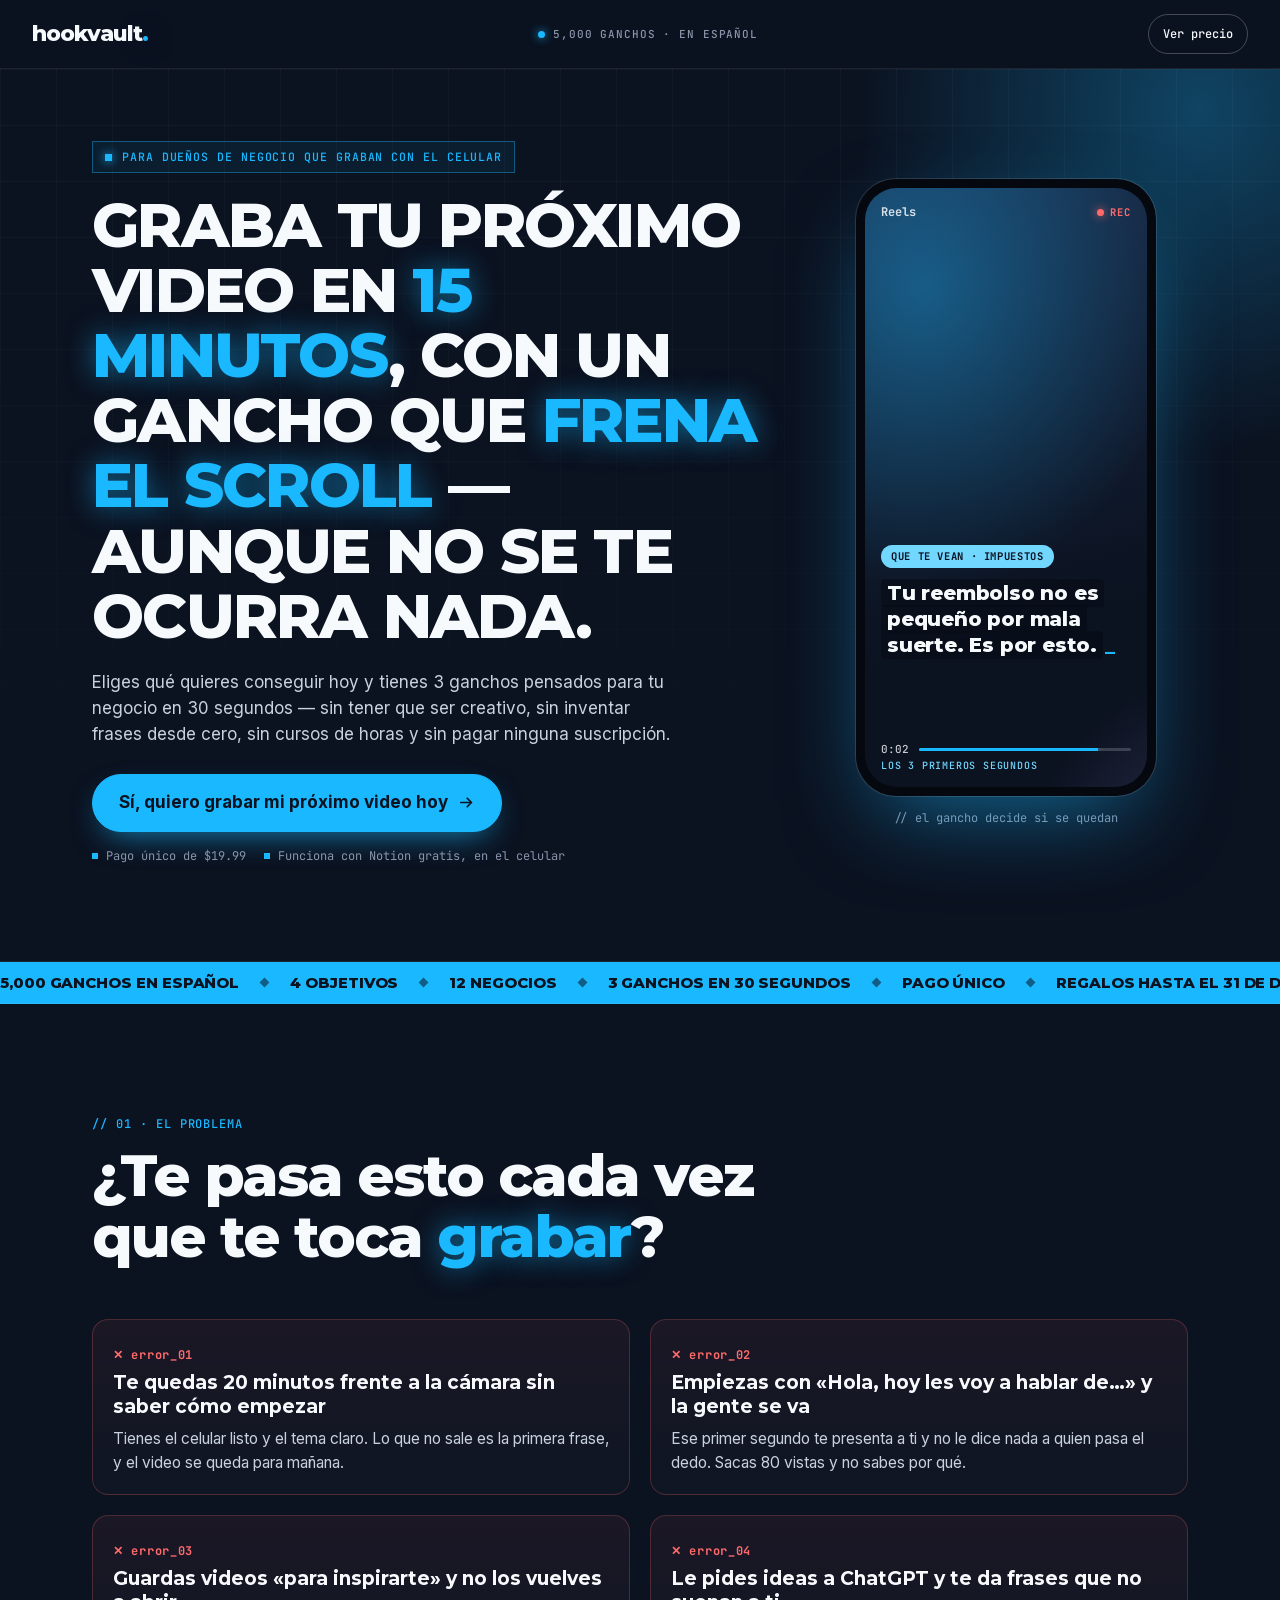
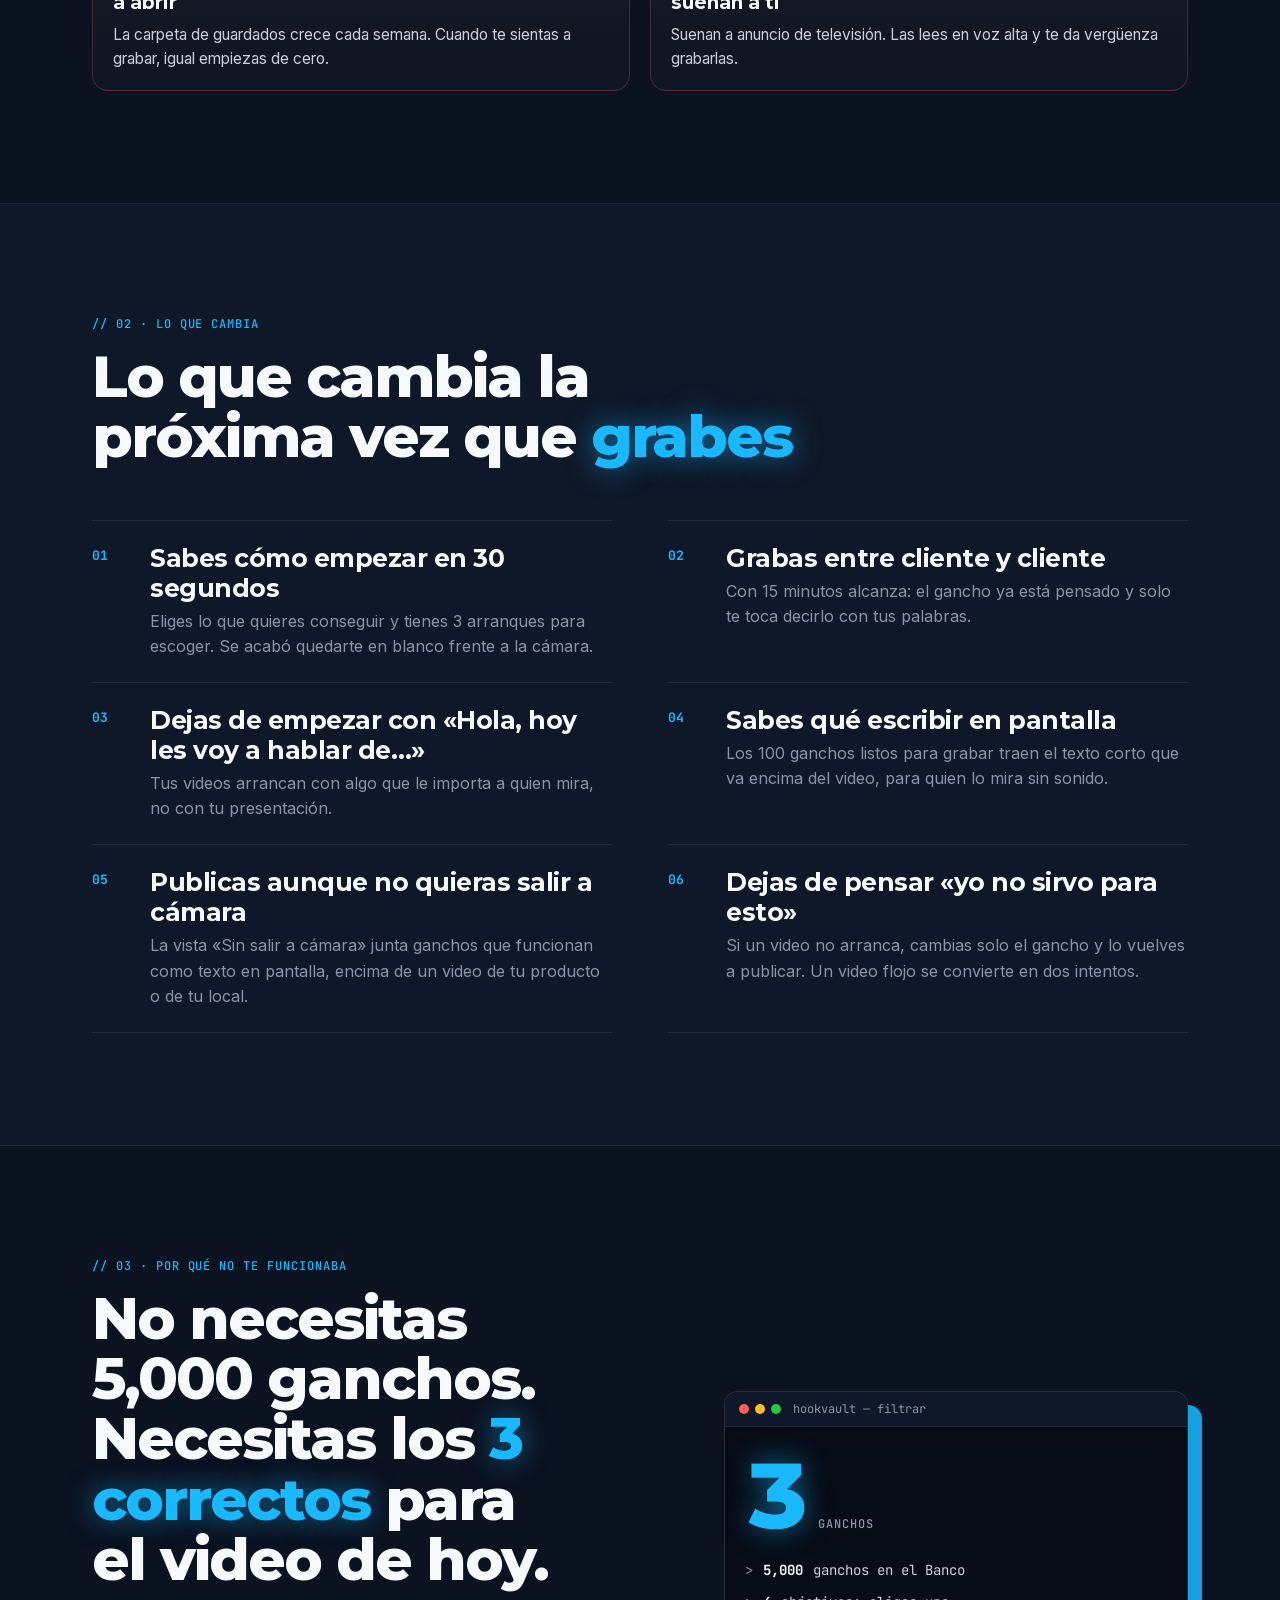
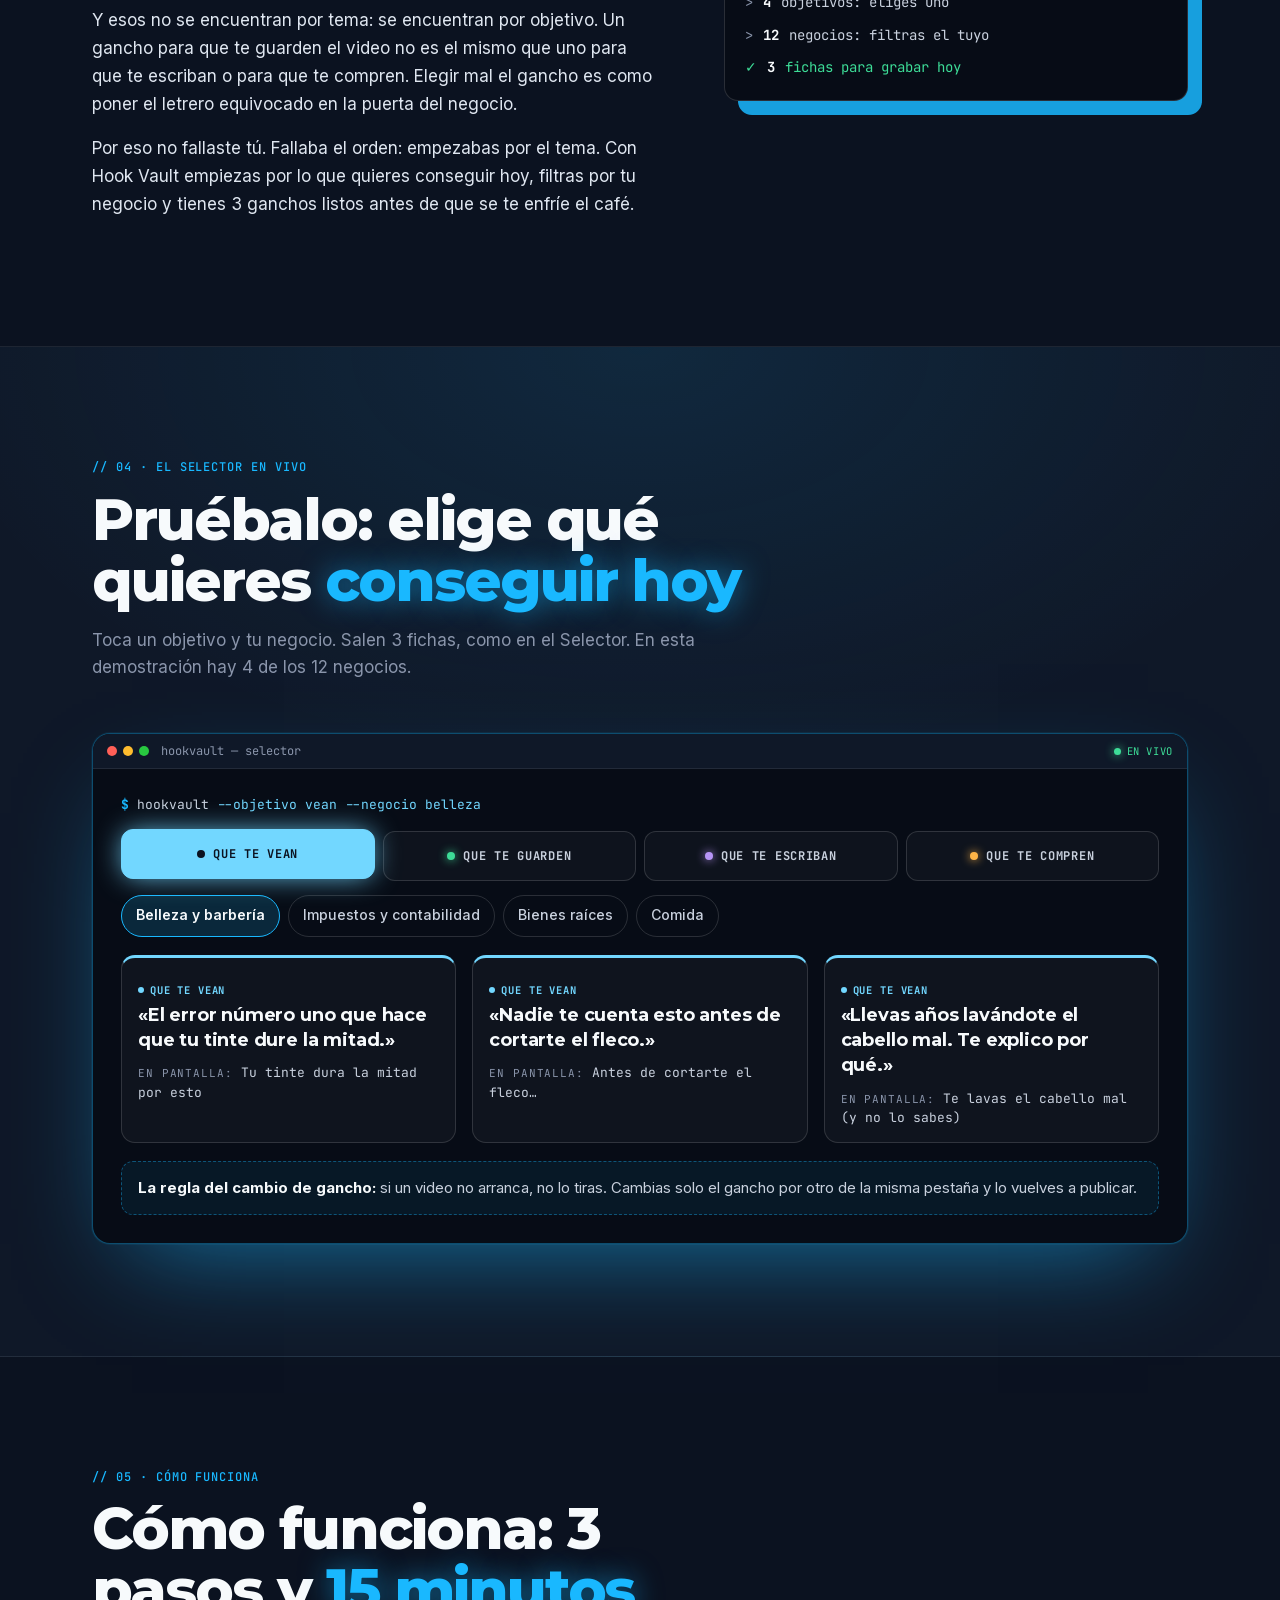
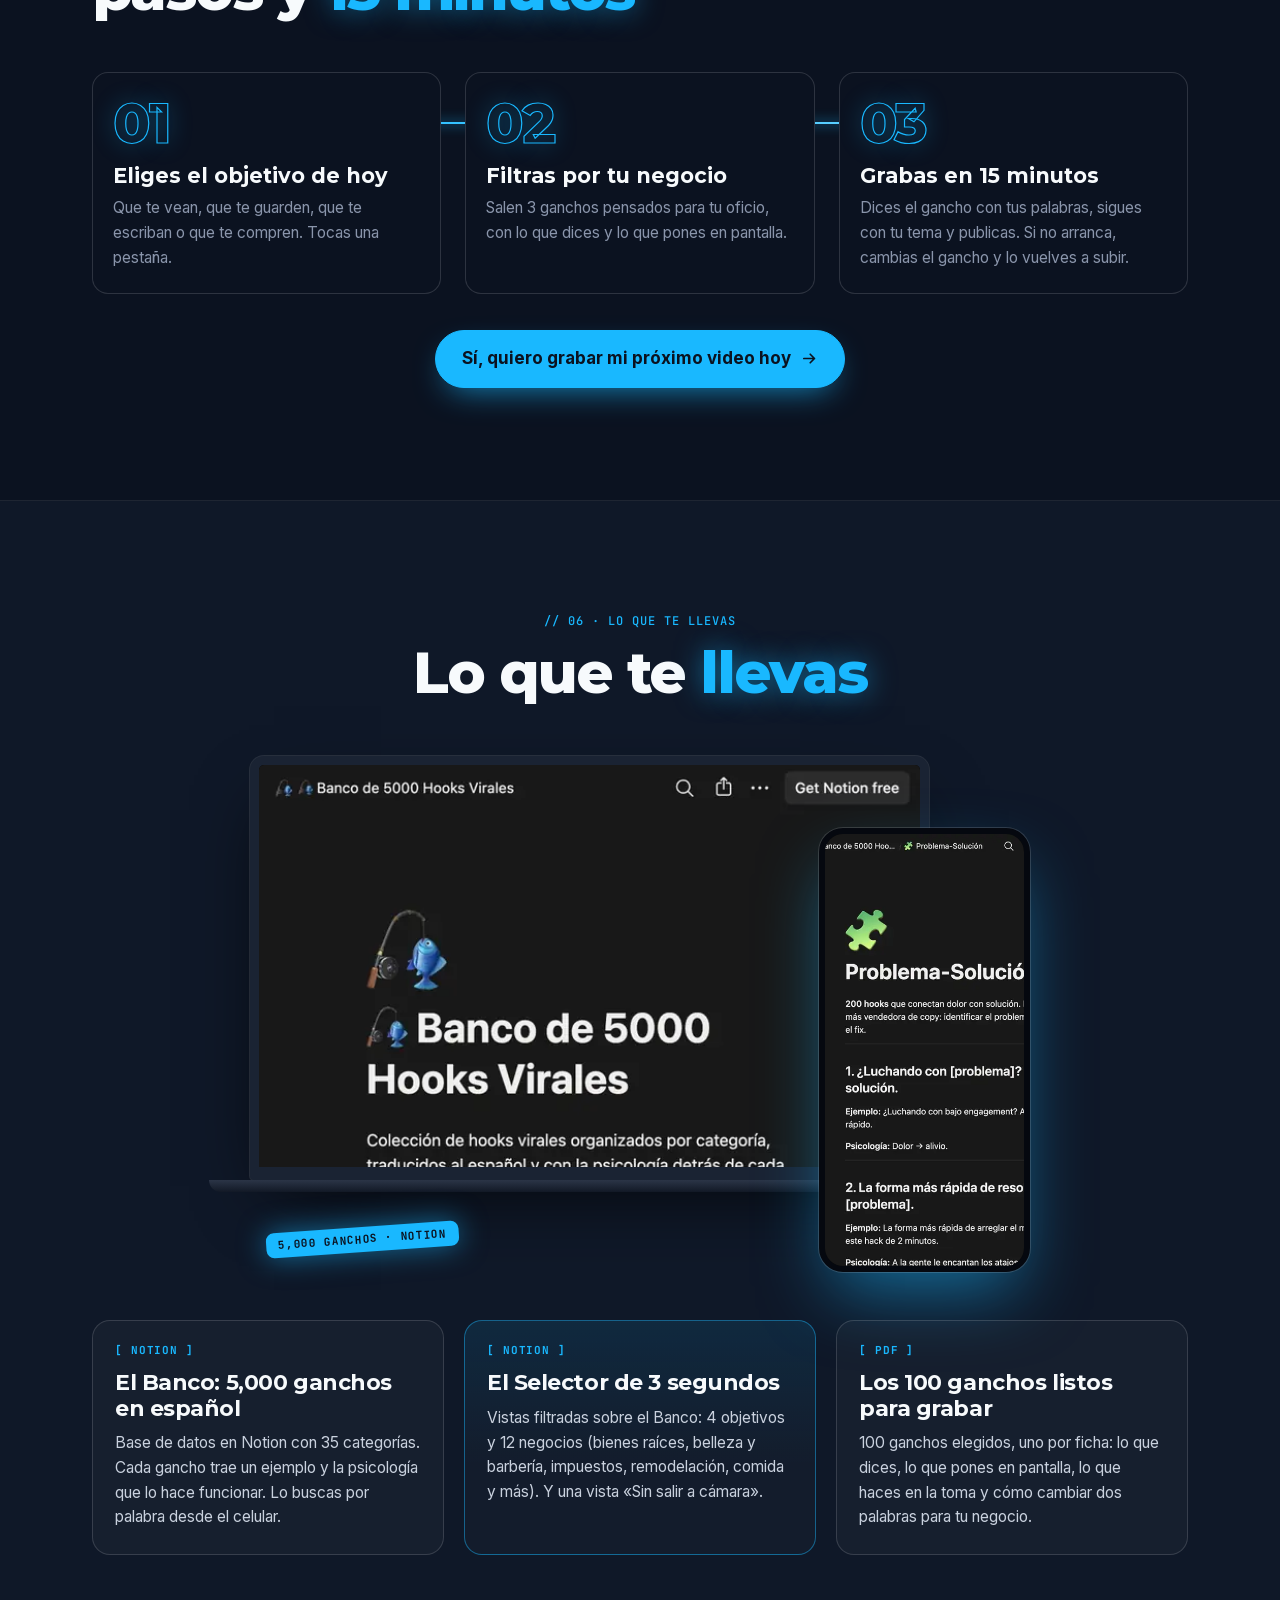
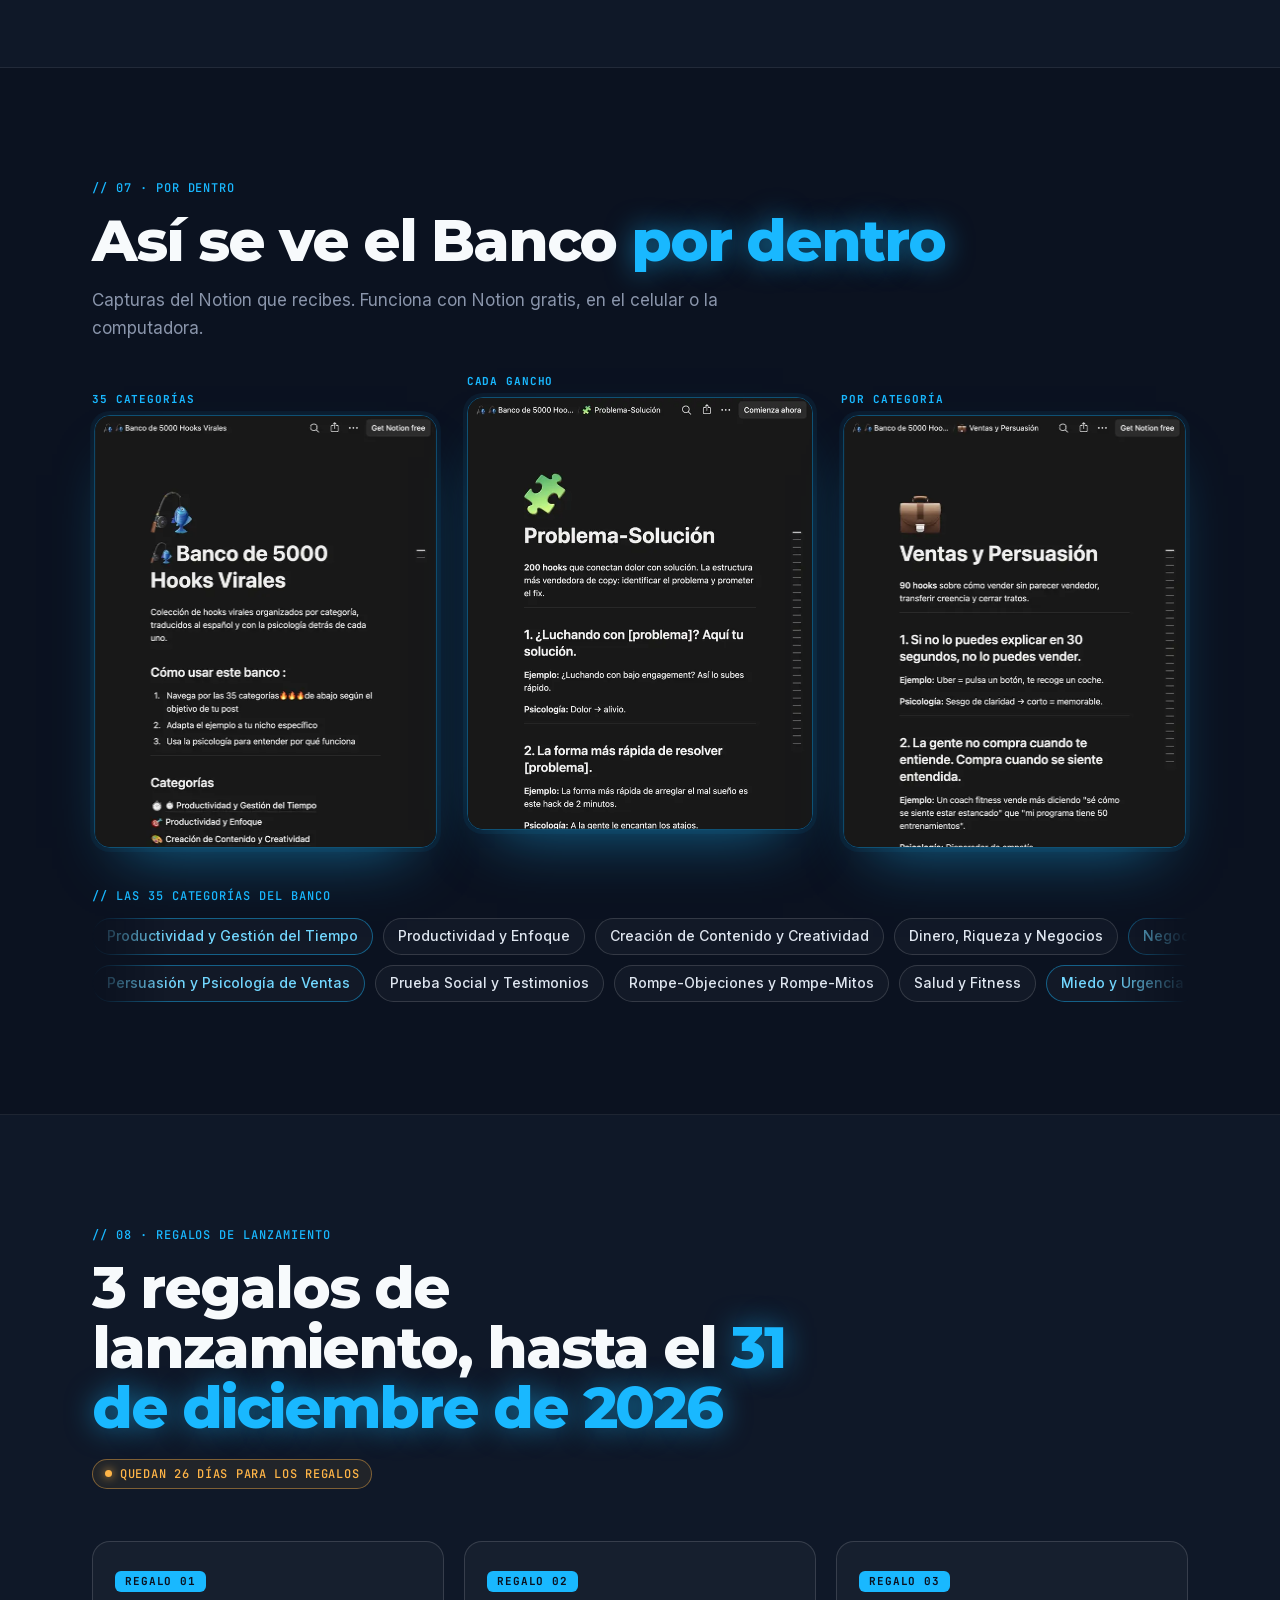
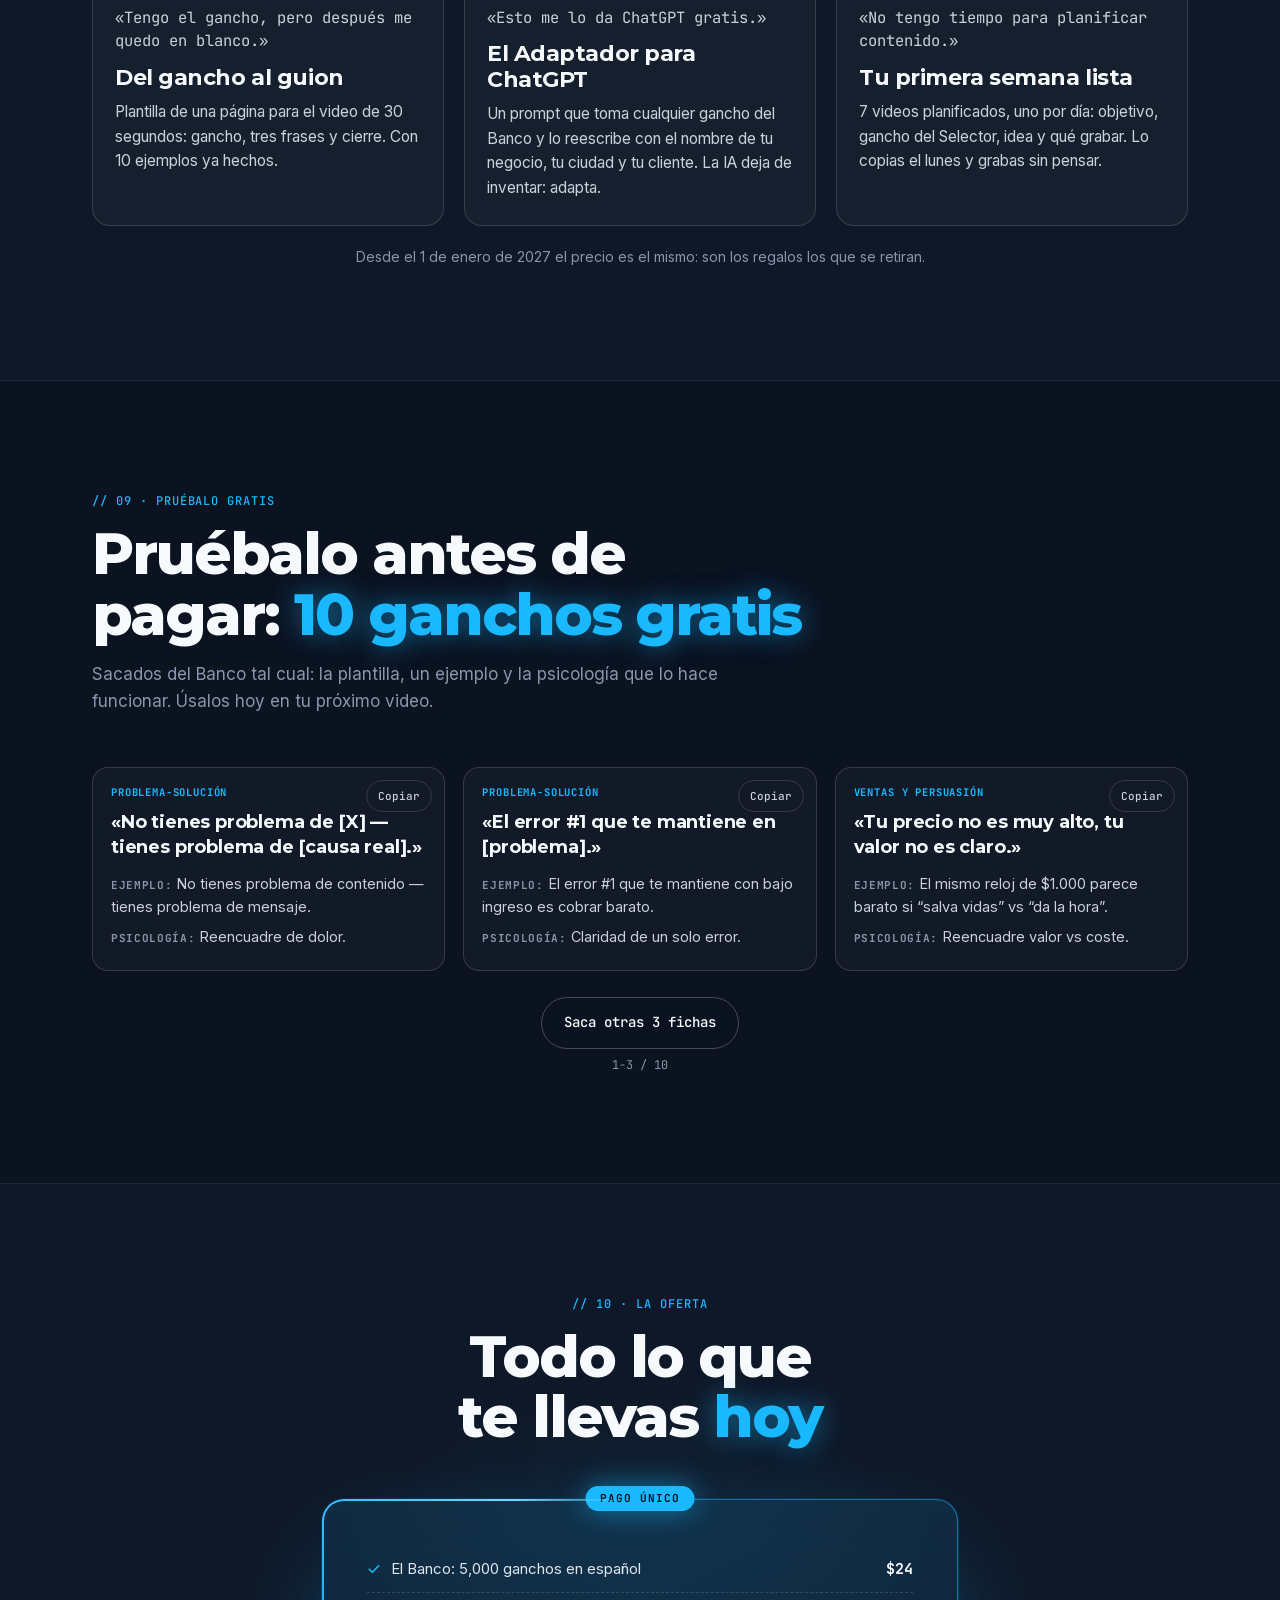
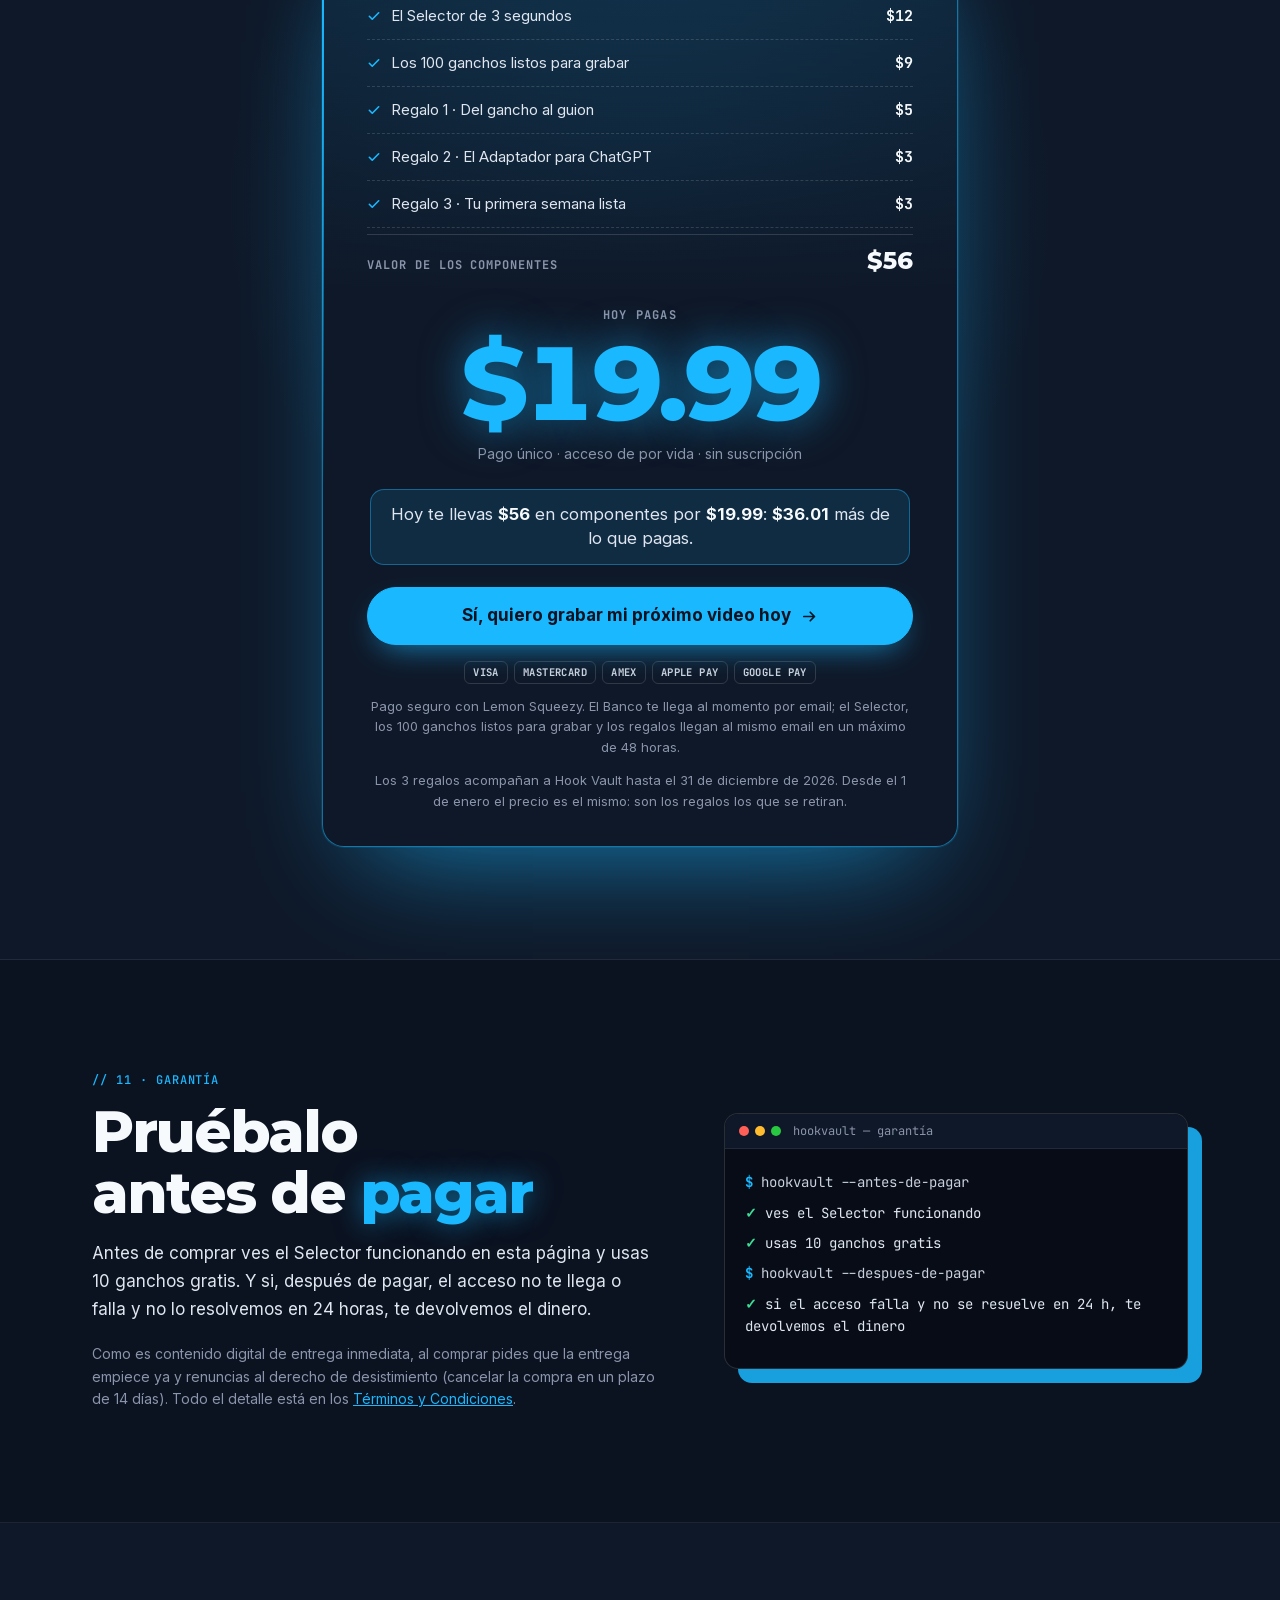
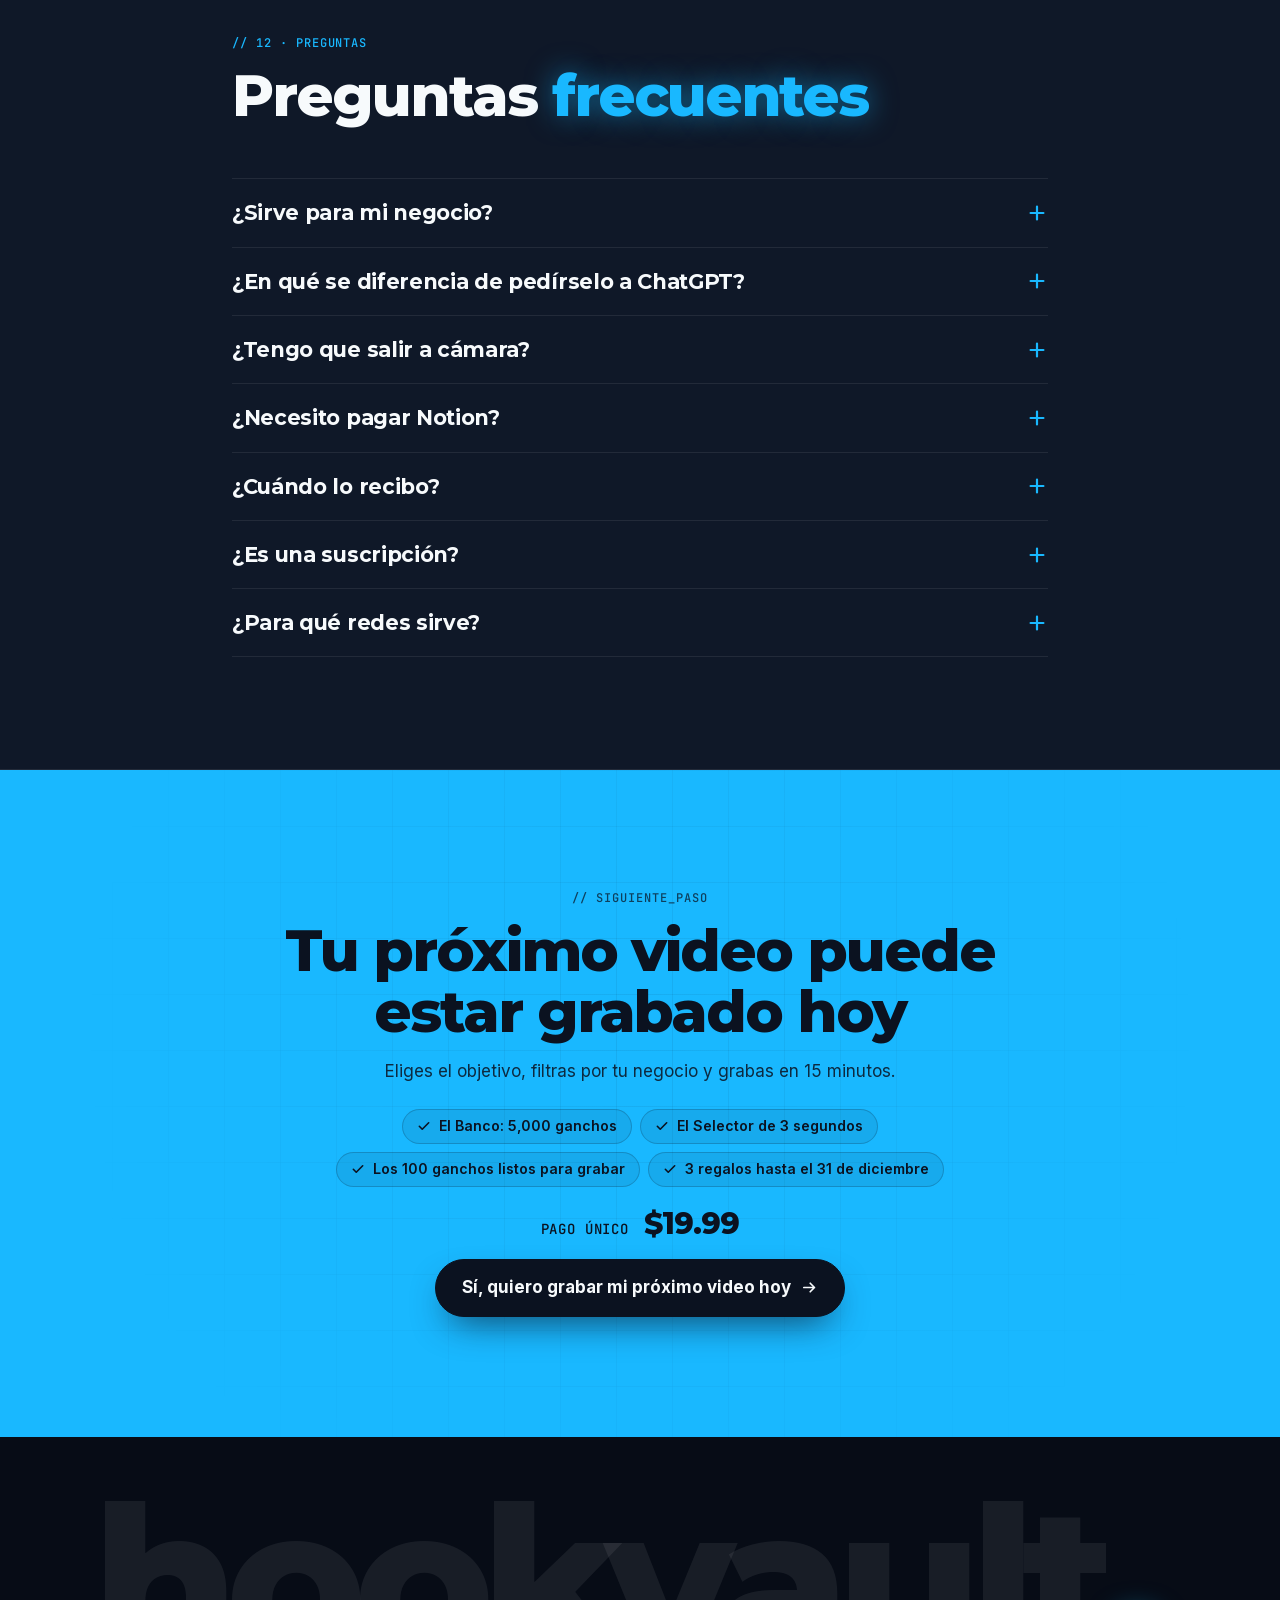
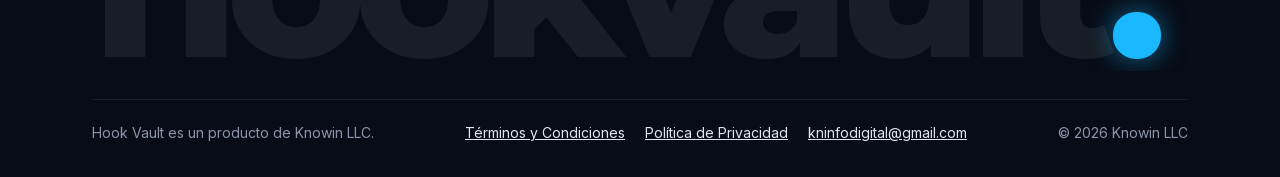
==== commit f453e834: "Landing v4: imagen de Knowin, movimiento y piezas de la referencia (vista previa) Misma estructura y" ====
--- a/index.html
+++ b/index.html
@@ -8,11 +8,20 @@
   <meta property="og:title" content="Hook Vault · Graba tu próximo video en 15 minutos">
   <meta property="og:description" content="3 ganchos para tu negocio en 30 segundos, elegidos por lo que quieres conseguir hoy. 5,000 ganchos en español. Pago único.">
   <meta property="og:type" content="product">
-  <meta name="theme-color" content="#16271F">
-  <link rel="icon" href="data:image/svg+xml,%3Csvg xmlns='http://www.w3.org/2000/svg' viewBox='0 0 64 64'%3E%3Crect x='4' y='14' width='56' height='44' rx='4' fill='%23E2A63A'/%3E%3Crect x='10' y='6' width='26' height='12' rx='3' fill='%23E2A63A'/%3E%3Ctext x='32' y='46' font-family='Courier New,monospace' font-weight='700' font-size='24' text-anchor='middle' fill='%2316271F'%3EHV%3C/text%3E%3C/svg%3E">
-  <link rel="preconnect" href="https://fonts.googleapis.com">
-  <link rel="preconnect" href="https://fonts.gstatic.com" crossorigin>
-  <link href="https://fonts.googleapis.com/css2?family=Courier+Prime:wght@400;700&family=Zilla+Slab:wght@400;500;700&display=swap" rel="stylesheet">
+  <meta name="theme-color" content="#0B1220">
+  <link rel="icon" href="data:image/svg+xml,%3Csvg xmlns='http://www.w3.org/2000/svg' viewBox='0 0 64 64'%3E%3Crect width='64' height='64' rx='14' fill='%230B1220'/%3E%3Ctext x='29' y='44' font-family='Arial,sans-serif' font-weight='800' font-size='34' text-anchor='middle' fill='%23F7FAFC'%3Eh%3C/text%3E%3Ccircle cx='47' cy='41' r='5' fill='%2319B8FF'/%3E%3C/svg%3E">
+  <link rel="preload" href="fonts/montserrat-var.woff2" as="font" type="font/woff2" crossorigin>
+  <link rel="preload" href="fonts/inter-var.woff2" as="font" type="font/woff2" crossorigin>
+  <style>
+    @font-face { font-family: 'Inter'; font-style: normal; font-weight: 400 700; font-display: swap; src: url('fonts/inter-var.woff2') format('woff2'); }
+    @font-face { font-family: 'Montserrat'; font-style: normal; font-weight: 700 800; font-display: swap; src: url('fonts/montserrat-var.woff2') format('woff2'); }
+    @font-face { font-family: 'JetBrains Mono'; font-style: normal; font-weight: 400 700; font-display: swap; src: url('fonts/jetbrains-mono.woff2') format('woff2'); }
+    @font-face { font-family: 'Inter Fallback'; font-weight: 400; src: local('Arial'), local('ArialMT'), local('Helvetica'); size-adjust: 107.1194%; ascent-override: 90.4365%; descent-override: 22.518%; line-gap-override: 0%; }
+    @font-face { font-family: 'Inter Fallback'; font-weight: 600; src: local('Arial Bold'), local('Arial-BoldMT'), local('Helvetica Bold'); size-adjust: 101.5259%; ascent-override: 95.419%; descent-override: 23.7586%; line-gap-override: 0%; }
+    @font-face { font-family: 'Montserrat Fallback'; font-weight: 800; src: local('Arial Bold'), local('Arial-BoldMT'), local('Helvetica Bold'); size-adjust: 112.5046%; ascent-override: 86.0409%; descent-override: 22.3102%; line-gap-override: 0%; }
+    @font-face { font-family: 'JetBrains Mono Fallback'; font-weight: 400 700; src: local('Menlo'), local('Consolas'), local('Courier New'); size-adjust: 99%; ascent-override: 102%; descent-override: 30%; line-gap-override: 0%; }
+  </style>
+  <script>document.documentElement.classList.add('js');</script>
   <link rel="stylesheet" href="styles.css">
   <script src="https://app.lemonsqueezy.com/js/lemon.js" defer></script>
   <script>window.lemonSqueezyAffiliateConfig = { store: "knowin" };</script>
@@ -36,75 +45,86 @@
   <!-- End Meta Pixel Code -->
 </head>
 <body>
-  <a class="skip-link" href="#inicio">Saltar al contenido</a>
-
-  <!-- ==== 0. Barra superior ==== -->
-  <div class="barra">
-    <p>Pago único <span aria-hidden="true">·</span> El Banco de ganchos te llega al momento <span aria-hidden="true">·</span> Regalos de lanzamiento hasta el 31 de diciembre</p>
-  </div>
-
-  <header class="cabecera">
-    <div class="contenedor cabecera__dentro">
-      <a href="#inicio" class="marca" aria-label="Hook Vault, ir al inicio">
-        <span class="marca__emblema" translate="no" aria-hidden="true">HV</span>
-        <span class="marca__nombre" translate="no">Hook Vault</span>
-      </a>
-      <a href="#oferta" class="cabecera__enlace">Ver precio</a>
+  <a class="saltar" href="#inicio">Saltar al contenido</a>
+  <div class="progreso" aria-hidden="true"></div>
+
+  <header class="nav">
+    <a href="#inicio" class="logo" aria-label="Hook Vault, ir al inicio"><span translate="no">hookvault</span><i>.</i></a>
+    <p class="nav__estado" translate="no"><i aria-hidden="true"></i>5,000 ganchos · en español</p>
+    <a href="#oferta" class="btn btn--fantasma btn--chico">Ver precio</a>
+  </header>
+
+  <main id="inicio">
+
+    <!-- ==== 1. Hero ==== -->
+    <section class="hero">
+      <div class="hero__rejilla-fondo" aria-hidden="true"></div>
+      <div class="hero__brillo" aria-hidden="true"></div>
+      <canvas class="hero__malla" aria-hidden="true"></canvas>
+
+      <div class="contenedor hero__dentro">
+        <div class="hero__texto">
+          <p class="eyebrow"><i aria-hidden="true"></i>Para dueños de negocio que graban con el celular</p>
+          <h1 class="hero__titulo">Graba tu próximo video en <em>15 minutos</em>, con un gancho que <em>frena el scroll</em> — aunque no se te ocurra nada.</h1>
+          <p class="hero__sub">Eliges qué quieres conseguir hoy y tienes 3 ganchos pensados para tu negocio en 30 segundos — sin tener que ser creativo, sin inventar frases desde cero, sin cursos de horas y sin pagar ninguna suscripción.</p>
+          <div class="hero__acciones">
+            <a href="#oferta" class="btn btn--grande">Sí, quiero grabar mi próximo video hoy <span class="flecha" aria-hidden="true"></span></a>
+          </div>
+          <p class="hero__micro" translate="no"><span>Pago único de $19.99</span><span>Funciona con Notion gratis, en el celular</span></p>
+        </div>
+
+        <div class="hero__movil" aria-hidden="true">
+          <div class="movil">
+            <div class="movil__pantalla">
+              <div class="movil__arriba"><span>Reels</span><span class="movil__rec"><i></i>REC</span></div>
+              <span class="movil__chip" data-chip style="--obj: var(--vean)">Que te vean · Impuestos</span>
+              <p class="movil__gancho"><span data-gancho>Tu reembolso no es pequeño por mala suerte. Es por esto.</span><i class="caret">_</i></p>
+              <div class="movil__tiempo">
+                <span data-seg translate="no">0:03</span>
+                <div class="movil__barra"><i data-barra></i></div>
+                <span>los 3 primeros segundos</span>
+              </div>
+            </div>
+          </div>
+          <p class="movil__pie">// el gancho decide si se quedan</p>
+        </div>
+      </div>
+    </section>
+
+    <!-- Tira en movimiento -->
+    <div class="tira" aria-hidden="true">
+      <div class="tira__pista">
+        <span>5,000 ganchos en español <i></i> 4 objetivos <i></i> 12 negocios <i></i> 3 ganchos en 30 segundos <i></i> Pago único <i></i> Regalos hasta el 31 de diciembre <i></i></span>
+        <span>5,000 ganchos en español <i></i> 4 objetivos <i></i> 12 negocios <i></i> 3 ganchos en 30 segundos <i></i> Pago único <i></i> Regalos hasta el 31 de diciembre <i></i></span>
+        <span>5,000 ganchos en español <i></i> 4 objetivos <i></i> 12 negocios <i></i> 3 ganchos en 30 segundos <i></i> Pago único <i></i> Regalos hasta el 31 de diciembre <i></i></span>
+      </div>
     </div>
-  </header>
-
-  <main id="inicio">
-
-    <!-- ==== 1. Hero ==== -->
-    <section class="seccion seccion--cartulina hero">
-      <div class="contenedor hero__rejilla">
-        <div class="hero__texto">
-          <p class="etiqueta">Para dueños de negocio que graban con el celular</p>
-          <h1 class="hero__titulo">Graba tu próximo video en 15 minutos, con un gancho que frena el scroll — aunque no se te ocurra nada.</h1>
-          <p class="hero__sub">Eliges qué quieres conseguir hoy y tienes 3 ganchos pensados para tu negocio en 30 segundos — sin tener que ser creativo, sin inventar frases desde cero, sin cursos de horas y sin pagar ninguna suscripción.</p>
-          <a href="#oferta" class="boton">Sí, quiero grabar mi próximo video hoy</a>
-          <p class="hero__micro">Pago único de <span translate="no">$19.99</span> · Funciona con Notion gratis, en el celular</p>
-        </div>
-
-        <div class="hero__fichas" aria-label="Tres ganchos de ejemplo, como salen del Selector">
-          <article class="ficha ficha--girada-1" style="--tinta: var(--vean)">
-            <span class="ficha__pestana">Que te vean</span>
-            <p class="ficha__negocio">Impuestos y contabilidad</p>
-            <p class="ficha__gancho">«Tu reembolso no es pequeño por mala suerte. Es por esto.»</p>
-          </article>
-          <article class="ficha ficha--girada-2" style="--tinta: var(--escriban)">
-            <span class="ficha__pestana">Que te escriban</span>
-            <p class="ficha__negocio">Belleza y barbería</p>
-            <p class="ficha__gancho">«Escríbeme “FOTO” y te digo qué corte le queda a tu cara.»</p>
-          </article>
-          <article class="ficha ficha--girada-3" style="--tinta: var(--compren)">
-            <span class="ficha__pestana">Que te compren</span>
-            <p class="ficha__negocio">Comida</p>
-            <p class="ficha__gancho">«Este es el plato que más piden los viernes. Y hoy es viernes.»</p>
-            <span class="sello" aria-hidden="true">Listo para grabar</span>
-          </article>
-        </div>
-      </div>
-    </section>
 
     <!-- ==== 2. Dolores ==== -->
-    <section class="seccion seccion--tostada" aria-labelledby="t-dolores">
-      <div class="contenedor">
-        <h2 id="t-dolores" class="titulo-seccion">¿Te pasa esto cada vez que te toca grabar?</h2>
+    <section class="seccion" aria-labelledby="t-dolores">
+      <div class="contenedor">
+        <div class="cabeza rv">
+          <span class="id">// 01 · el problema</span>
+          <h2 id="t-dolores" class="h2">¿Te pasa esto cada vez que te toca <em>grabar</em>?</h2>
+        </div>
         <div class="rejilla rejilla--2">
-          <article class="dolor">
+          <article class="error rv">
+            <span class="error__id" translate="no">✕ error_01</span>
             <h3>Te quedas 20 minutos frente a la cámara sin saber cómo empezar</h3>
             <p>Tienes el celular listo y el tema claro. Lo que no sale es la primera frase, y el video se queda para mañana.</p>
           </article>
-          <article class="dolor">
+          <article class="error rv">
+            <span class="error__id" translate="no">✕ error_02</span>
             <h3>Empiezas con «Hola, hoy les voy a hablar de…» y la gente se va</h3>
             <p>Ese primer segundo te presenta a ti y no le dice nada a quien pasa el dedo. Sacas 80 vistas y no sabes por qué.</p>
           </article>
-          <article class="dolor">
+          <article class="error rv">
+            <span class="error__id" translate="no">✕ error_03</span>
             <h3>Guardas videos «para inspirarte» y no los vuelves a abrir</h3>
             <p>La carpeta de guardados crece cada semana. Cuando te sientas a grabar, igual empiezas de cero.</p>
           </article>
-          <article class="dolor">
+          <article class="error rv">
+            <span class="error__id" translate="no">✕ error_04</span>
             <h3>Le pides ideas a ChatGPT y te da frases que no suenan a ti</h3>
             <p>Suenan a anuncio de televisión. Las lees en voz alta y te da vergüenza grabarlas.</p>
           </article>
@@ -113,148 +133,141 @@
     </section>
 
     <!-- ==== 3. Beneficios ==== -->
-    <section class="seccion seccion--cartulina" aria-labelledby="t-beneficios">
-      <div class="contenedor">
-        <h2 id="t-beneficios" class="titulo-seccion">Lo que cambia la próxima vez que grabes</h2>
+    <section class="seccion seccion--alt" aria-labelledby="t-beneficios">
+      <div class="contenedor">
+        <div class="cabeza rv">
+          <span class="id">// 02 · lo que cambia</span>
+          <h2 id="t-beneficios" class="h2">Lo que cambia la próxima vez que <em>grabes</em></h2>
+        </div>
+        <ol class="filas">
+          <li class="fila rv"><span class="fila__n" translate="no">01</span><div><h3>Sabes cómo empezar en 30 segundos</h3><p>Eliges lo que quieres conseguir y tienes 3 arranques para escoger. Se acabó quedarte en blanco frente a la cámara.</p></div></li>
+          <li class="fila rv"><span class="fila__n" translate="no">02</span><div><h3>Grabas entre cliente y cliente</h3><p>Con 15 minutos alcanza: el gancho ya está pensado y solo te toca decirlo con tus palabras.</p></div></li>
+          <li class="fila rv"><span class="fila__n" translate="no">03</span><div><h3>Dejas de empezar con «Hola, hoy les voy a hablar de…»</h3><p>Tus videos arrancan con algo que le importa a quien mira, no con tu presentación.</p></div></li>
+          <li class="fila rv"><span class="fila__n" translate="no">04</span><div><h3>Sabes qué escribir en pantalla</h3><p>Los 100 ganchos listos para grabar traen el texto corto que va encima del video, para quien lo mira sin sonido.</p></div></li>
+          <li class="fila rv"><span class="fila__n" translate="no">05</span><div><h3>Publicas aunque no quieras salir a cámara</h3><p>La vista «Sin salir a cámara» junta ganchos que funcionan como texto en pantalla, encima de un video de tu producto o de tu local.</p></div></li>
+          <li class="fila rv"><span class="fila__n" translate="no">06</span><div><h3>Dejas de pensar «yo no sirvo para esto»</h3><p>Si un video no arranca, cambias solo el gancho y lo vuelves a publicar. Un video flojo se convierte en dos intentos.</p></div></li>
+        </ol>
+      </div>
+    </section>
+
+    <!-- ==== 4. Solución ==== -->
+    <section class="seccion" aria-labelledby="t-solucion">
+      <div class="contenedor dos-col">
+        <div class="rv">
+          <span class="id">// 03 · por qué no te funcionaba</span>
+          <h2 id="t-solucion" class="h2">No necesitas 5,000 ganchos. Necesitas los <em>3 correctos</em> para el video de hoy.</h2>
+          <p class="texto">Y esos no se encuentran por tema: se encuentran por objetivo. Un gancho para que te guarden el video no es el mismo que uno para que te escriban o para que te compren. Elegir mal el gancho es como poner el letrero equivocado en la puerta del negocio.</p>
+          <p class="texto">Por eso no fallaste tú. Fallaba el orden: empezabas por el tema. Con Hook Vault empiezas por lo que quieres conseguir hoy, filtras por tu negocio y tienes 3 ganchos listos antes de que se te enfríe el café.</p>
+        </div>
+        <div class="terminal terminal--sombra rv" data-embudo>
+          <div class="terminal__barra"><span class="puntos" aria-hidden="true"><i></i><i></i><i></i></span><span translate="no">hookvault — filtrar</span></div>
+          <div class="terminal__cuerpo">
+            <p class="cuenta" aria-hidden="true"><b data-cuenta translate="no">3</b><span data-cuenta-texto>fichas para grabar hoy</span></p>
+            <ol class="pasos-terminal" aria-label="De 5,000 ganchos a 3">
+              <li><span translate="no">5,000</span> ganchos en el Banco</li>
+              <li><span translate="no">4</span> objetivos: eliges uno</li>
+              <li><span translate="no">12</span> negocios: filtras el tuyo</li>
+              <li class="ok"><span translate="no">3</span> fichas para grabar hoy</li>
+            </ol>
+          </div>
+        </div>
+      </div>
+    </section>
+
+    <!-- ==== 5. Firma: el Selector en vivo ==== -->
+    <section class="seccion seccion--selector" id="selector" aria-labelledby="t-selector">
+      <div class="contenedor">
+        <div class="cabeza rv">
+          <span class="id">// 04 · el selector en vivo</span>
+          <h2 id="t-selector" class="h2">Pruébalo: elige qué quieres <em>conseguir hoy</em></h2>
+          <p class="desc">Toca un objetivo y tu negocio. Salen 3 fichas, como en el Selector. En esta demostración hay 4 de los 12 negocios.</p>
+        </div>
+
+        <div class="app rv">
+          <div class="terminal__barra"><span class="puntos" aria-hidden="true"><i></i><i></i><i></i></span><span translate="no">hookvault — selector</span><span class="vivo"><i aria-hidden="true"></i>en vivo</span></div>
+          <div class="app__cuerpo">
+            <p class="app__cmd" translate="no" aria-hidden="true"><span class="prompt">$</span> hookvault <span data-cmd-obj>--objetivo vean</span> <span data-cmd-neg>--negocio belleza</span></p>
+            <div class="selector__pestanas" role="group" aria-label="Objetivo del video">
+              <button type="button" class="pestana" style="--obj: var(--vean)" data-objetivo="vean" aria-pressed="true">Que te vean</button>
+              <button type="button" class="pestana" style="--obj: var(--guarden)" data-objetivo="guarden" aria-pressed="false">Que te guarden</button>
+              <button type="button" class="pestana" style="--obj: var(--escriban)" data-objetivo="escriban" aria-pressed="false">Que te escriban</button>
+              <button type="button" class="pestana" style="--obj: var(--compren)" data-objetivo="compren" aria-pressed="false">Que te compren</button>
+            </div>
+            <div class="selector__negocios" role="group" aria-label="Tu negocio">
+              <button type="button" class="chip" data-negocio="belleza" aria-pressed="true">Belleza y barbería</button>
+              <button type="button" class="chip" data-negocio="impuestos" aria-pressed="false">Impuestos y contabilidad</button>
+              <button type="button" class="chip" data-negocio="casas" aria-pressed="false">Bienes raíces</button>
+              <button type="button" class="chip" data-negocio="comida" aria-pressed="false">Comida</button>
+            </div>
+            <div class="selector__fichas" id="selectorFichas" aria-live="polite">
+              <article class="gancho" style="--obj: var(--vean)">
+                <span class="gancho__tag">Que te vean</span>
+                <p class="gancho__texto">«El error número uno que hace que tu tinte dure la mitad.»</p>
+                <p class="gancho__pantalla"><span>En pantalla:</span> Tu tinte dura la mitad por esto</p>
+              </article>
+              <article class="gancho" style="--obj: var(--vean)">
+                <span class="gancho__tag">Que te vean</span>
+                <p class="gancho__texto">«Nadie te cuenta esto antes de cortarte el fleco.»</p>
+                <p class="gancho__pantalla"><span>En pantalla:</span> Antes de cortarte el fleco…</p>
+              </article>
+              <article class="gancho" style="--obj: var(--vean)">
+                <span class="gancho__tag">Que te vean</span>
+                <p class="gancho__texto">«Llevas años lavándote el cabello mal. Te explico por qué.»</p>
+                <p class="gancho__pantalla"><span>En pantalla:</span> Te lavas el cabello mal (y no lo sabes)</p>
+              </article>
+            </div>
+            <p class="regla"><strong>La regla del cambio de gancho:</strong> si un video no arranca, no lo tiras. Cambias solo el gancho por otro de la misma pestaña y lo vuelves a publicar.</p>
+          </div>
+        </div>
+      </div>
+    </section>
+
+    <!-- ==== 6. Cómo funciona en 3 pasos ==== -->
+    <section class="seccion" aria-labelledby="t-pasos">
+      <div class="contenedor">
+        <div class="cabeza rv">
+          <span class="id">// 05 · cómo funciona</span>
+          <h2 id="t-pasos" class="h2">Cómo funciona: 3 pasos y <em>15 minutos</em></h2>
+        </div>
+        <ol class="pasos rv">
+          <li class="paso"><span class="paso__n" translate="no">01</span><h3>Eliges el objetivo de hoy</h3><p>Que te vean, que te guarden, que te escriban o que te compren. Tocas una pestaña.</p></li>
+          <li class="paso"><span class="paso__n" translate="no">02</span><h3>Filtras por tu negocio</h3><p>Salen 3 ganchos pensados para tu oficio, con lo que dices y lo que pones en pantalla.</p></li>
+          <li class="paso"><span class="paso__n" translate="no">03</span><h3>Grabas en 15 minutos</h3><p>Dices el gancho con tus palabras, sigues con tu tema y publicas. Si no arranca, cambias el gancho y lo vuelves a subir.</p></li>
+        </ol>
+        <div class="centrado rv">
+          <a href="#oferta" class="btn btn--grande">Sí, quiero grabar mi próximo video hoy <span class="flecha" aria-hidden="true"></span></a>
+        </div>
+      </div>
+    </section>
+
+    <!-- ==== 7. Entregables ==== -->
+    <section class="seccion seccion--alt" aria-labelledby="t-entregables">
+      <div class="contenedor">
+        <div class="cabeza cabeza--centro rv">
+          <span class="id">// 06 · lo que te llevas</span>
+          <h2 id="t-entregables" class="h2">Lo que te <em>llevas</em></h2>
+        </div>
+        <div class="dispositivos rv" aria-hidden="true">
+          <div class="portatil">
+            <div class="portatil__pantalla"><img src="img/vistazo-banco.webp" width="640" height="800" loading="lazy" decoding="async" alt=""></div>
+            <div class="portatil__base"></div>
+          </div>
+          <div class="telefono"><img src="img/vistazo-problema.webp" width="640" height="800" loading="lazy" decoding="async" alt=""></div>
+          <span class="dispositivos__sello" translate="no">5,000 ganchos · Notion</span>
+        </div>
         <div class="rejilla rejilla--3">
-          <article class="beneficio">
-            <span class="numero" translate="no">01</span>
-            <h3>Sabes cómo empezar en 30 segundos</h3>
-            <p>Eliges lo que quieres conseguir y tienes 3 arranques para escoger. Se acabó quedarte en blanco frente a la cámara.</p>
-          </article>
-          <article class="beneficio">
-            <span class="numero" translate="no">02</span>
-            <h3>Grabas entre cliente y cliente</h3>
-            <p>Con 15 minutos alcanza: el gancho ya está pensado y solo te toca decirlo con tus palabras.</p>
-          </article>
-          <article class="beneficio">
-            <span class="numero" translate="no">03</span>
-            <h3>Dejas de empezar con «Hola, hoy les voy a hablar de…»</h3>
-            <p>Tus videos arrancan con algo que le importa a quien mira, no con tu presentación.</p>
-          </article>
-          <article class="beneficio">
-            <span class="numero" translate="no">04</span>
-            <h3>Sabes qué escribir en pantalla</h3>
-            <p>Los 100 ganchos listos para grabar traen el texto corto que va encima del video, para quien lo mira sin sonido.</p>
-          </article>
-          <article class="beneficio">
-            <span class="numero" translate="no">05</span>
-            <h3>Publicas aunque no quieras salir a cámara</h3>
-            <p>La vista «Sin salir a cámara» junta ganchos que funcionan como texto en pantalla, encima de un video de tu producto o de tu local.</p>
-          </article>
-          <article class="beneficio">
-            <span class="numero" translate="no">06</span>
-            <h3>Dejas de pensar «yo no sirvo para esto»</h3>
-            <p>Si un video no arranca, cambias solo el gancho y lo vuelves a publicar. Un video flojo se convierte en dos intentos.</p>
-          </article>
-        </div>
-      </div>
-    </section>
-
-    <!-- ==== 4. Solución ==== -->
-    <section class="seccion seccion--tostada" aria-labelledby="t-solucion">
-      <div class="contenedor solucion">
-        <div class="solucion__texto">
-          <p class="etiqueta">Por qué no te funcionaba</p>
-          <h2 id="t-solucion" class="titulo-seccion">No necesitas 5,000 ganchos. Necesitas los 3 correctos para el video de hoy.</h2>
-          <p>Y esos no se encuentran por tema: se encuentran por objetivo. Un gancho para que te guarden el video no es el mismo que uno para que te escriban o para que te compren. Elegir mal el gancho es como poner el letrero equivocado en la puerta del negocio.</p>
-          <p>Por eso no fallaste tú. Fallaba el orden: empezabas por el tema. Con Hook Vault empiezas por lo que quieres conseguir hoy, filtras por tu negocio y tienes 3 ganchos listos antes de que se te enfríe el café.</p>
-        </div>
-        <ol class="embudo" aria-label="De 5,000 ganchos a 3">
-          <li><span class="embudo__cifra" translate="no">5,000</span><span class="embudo__texto">ganchos en el Banco</span></li>
-          <li><span class="embudo__cifra" translate="no">4</span><span class="embudo__texto">objetivos: eliges uno</span></li>
-          <li><span class="embudo__cifra" translate="no">12</span><span class="embudo__texto">negocios: filtras el tuyo</span></li>
-          <li><span class="embudo__cifra" translate="no">3</span><span class="embudo__texto">fichas para grabar hoy</span></li>
-        </ol>
-      </div>
-    </section>
-
-    <!-- ==== 5. Firma: el Selector en vivo ==== -->
-    <section class="seccion seccion--escritorio" id="selector" aria-labelledby="t-selector">
-      <div class="contenedor">
-        <p class="etiqueta etiqueta--clara">El Selector en vivo</p>
-        <h2 id="t-selector" class="titulo-seccion">Pruébalo: elige qué quieres conseguir hoy</h2>
-        <p class="entradilla">Toca un objetivo y tu negocio. Salen 3 fichas, como en el Selector. En esta demostración hay 4 de los 12 negocios.</p>
-
-        <div class="selector">
-          <div class="selector__pestanas" role="group" aria-label="Objetivo del video">
-            <button type="button" class="pestana" style="--tinta: var(--vean)" data-objetivo="vean" aria-pressed="true">Que te vean</button>
-            <button type="button" class="pestana" style="--tinta: var(--guarden)" data-objetivo="guarden" aria-pressed="false">Que te guarden</button>
-            <button type="button" class="pestana" style="--tinta: var(--escriban)" data-objetivo="escriban" aria-pressed="false">Que te escriban</button>
-            <button type="button" class="pestana" style="--tinta: var(--compren)" data-objetivo="compren" aria-pressed="false">Que te compren</button>
-          </div>
-          <div class="selector__negocios" role="group" aria-label="Tu negocio">
-            <button type="button" class="chip" data-negocio="belleza" aria-pressed="true">Belleza y barbería</button>
-            <button type="button" class="chip" data-negocio="impuestos" aria-pressed="false">Impuestos y contabilidad</button>
-            <button type="button" class="chip" data-negocio="casas" aria-pressed="false">Bienes raíces</button>
-            <button type="button" class="chip" data-negocio="comida" aria-pressed="false">Comida</button>
-          </div>
-          <div class="selector__fichas" id="selectorFichas" aria-live="polite">
-            <article class="ficha" style="--tinta: var(--vean)">
-              <span class="ficha__pestana">Que te vean</span>
-              <p class="ficha__gancho">«El error número uno que hace que tu tinte dure la mitad.»</p>
-              <p class="ficha__pantalla"><span>En pantalla:</span> Tu tinte dura la mitad por esto</p>
-            </article>
-            <article class="ficha" style="--tinta: var(--vean)">
-              <span class="ficha__pestana">Que te vean</span>
-              <p class="ficha__gancho">«Nadie te cuenta esto antes de cortarte el fleco.»</p>
-              <p class="ficha__pantalla"><span>En pantalla:</span> Antes de cortarte el fleco…</p>
-            </article>
-            <article class="ficha" style="--tinta: var(--vean)">
-              <span class="ficha__pestana">Que te vean</span>
-              <p class="ficha__gancho">«Llevas años lavándote el cabello mal. Te explico por qué.»</p>
-              <p class="ficha__pantalla"><span>En pantalla:</span> Te lavas el cabello mal (y no lo sabes)</p>
-            </article>
-          </div>
-          <p class="selector__regla"><strong>La regla del cambio de gancho:</strong> si un video no arranca, no lo tiras. Cambias solo el gancho por otro de la misma pestaña y lo vuelves a publicar.</p>
-        </div>
-      </div>
-    </section>
-
-    <!-- ==== 6. Cómo funciona en 3 pasos ==== -->
-    <section class="seccion seccion--cartulina" aria-labelledby="t-pasos">
-      <div class="contenedor">
-        <h2 id="t-pasos" class="titulo-seccion">Cómo funciona: 3 pasos y 15 minutos</h2>
-        <ol class="pasos">
-          <li class="paso">
-            <span class="numero" translate="no">01</span>
-            <h3>Eliges el objetivo de hoy</h3>
-            <p>Que te vean, que te guarden, que te escriban o que te compren. Tocas una pestaña.</p>
-          </li>
-          <li class="paso">
-            <span class="numero" translate="no">02</span>
-            <h3>Filtras por tu negocio</h3>
-            <p>Salen 3 ganchos pensados para tu oficio, con lo que dices y lo que pones en pantalla.</p>
-          </li>
-          <li class="paso">
-            <span class="numero" translate="no">03</span>
-            <h3>Grabas en 15 minutos</h3>
-            <p>Dices el gancho con tus palabras, sigues con tu tema y publicas. Si no arranca, cambias el gancho y lo vuelves a subir.</p>
-          </li>
-        </ol>
-        <div class="centrado">
-          <a href="#oferta" class="boton">Sí, quiero grabar mi próximo video hoy</a>
-        </div>
-      </div>
-    </section>
-
-    <!-- ==== 7. Entregables ==== -->
-    <section class="seccion seccion--tostada" aria-labelledby="t-entregables">
-      <div class="contenedor">
-        <h2 id="t-entregables" class="titulo-seccion">Lo que te llevas</h2>
-        <div class="rejilla rejilla--3">
-          <article class="ficha ficha--entregable">
-            <span class="ficha__pestana">Notion</span>
+          <article class="tarjeta rv">
+            <span class="etiqueta" translate="no">[ Notion ]</span>
             <h3>El Banco: 5,000 ganchos en español</h3>
             <p>Base de datos en Notion con 35 categorías. Cada gancho trae un ejemplo y la psicología que lo hace funcionar. Lo buscas por palabra desde el celular.</p>
           </article>
-          <article class="ficha ficha--entregable">
-            <span class="ficha__pestana">Notion</span>
+          <article class="tarjeta tarjeta--destacada rv">
+            <span class="etiqueta" translate="no">[ Notion ]</span>
             <h3>El Selector de 3 segundos</h3>
             <p>Vistas filtradas sobre el Banco: 4 objetivos y 12 negocios (bienes raíces, belleza y barbería, impuestos, remodelación, comida y más). Y una vista «Sin salir a cámara».</p>
           </article>
-          <article class="ficha ficha--entregable">
-            <span class="ficha__pestana" translate="no">PDF</span>
+          <article class="tarjeta rv">
+            <span class="etiqueta" translate="no">[ PDF ]</span>
             <h3>Los 100 ganchos listos para grabar</h3>
             <p>100 ganchos elegidos, uno por ficha: lo que dices, lo que pones en pantalla, lo que haces en la toma y cómo cambiar dos palabras para tu negocio.</p>
           </article>
@@ -263,46 +276,62 @@
     </section>
 
     <!-- ==== 8. Vistazo de producto ==== -->
-    <section class="seccion seccion--cartulina" aria-labelledby="t-vistazo">
-      <div class="contenedor">
-        <h2 id="t-vistazo" class="titulo-seccion">Así se ve el Banco por dentro</h2>
-        <p class="entradilla">Capturas del Notion que recibes. Funciona con Notion gratis, en el celular o la computadora.</p>
-        <div class="vistazo">
-          <figure class="vistazo__item">
-            <span class="ficha__pestana vistazo__pestana">35 categorías</span>
-            <img src="img/vistazo-banco.jpg" width="800" height="1000" loading="lazy" alt="Página de inicio del Banco en Notion con las instrucciones de uso y la lista de categorías">
+    <section class="seccion" aria-labelledby="t-vistazo">
+      <div class="contenedor">
+        <div class="cabeza rv">
+          <span class="id">// 07 · por dentro</span>
+          <h2 id="t-vistazo" class="h2">Así se ve el Banco <em>por dentro</em></h2>
+          <p class="desc">Capturas del Notion que recibes. Funciona con Notion gratis, en el celular o la computadora.</p>
+        </div>
+        <div class="vistazo rv">
+          <figure class="captura">
+            <figcaption>35 categorías</figcaption>
+            <img src="img/vistazo-banco.webp" width="640" height="800" loading="lazy" decoding="async" alt="Página de inicio del Banco en Notion con las instrucciones de uso y la lista de categorías">
           </figure>
-          <figure class="vistazo__item">
-            <span class="ficha__pestana vistazo__pestana">Cada gancho</span>
-            <img src="img/vistazo-problema.jpg" width="800" height="1000" loading="lazy" alt="Categoría Problema-Solución en Notion: cada gancho con su plantilla, un ejemplo y la psicología">
+          <figure class="captura">
+            <figcaption>Cada gancho</figcaption>
+            <img src="img/vistazo-problema.webp" width="640" height="800" loading="lazy" decoding="async" alt="Categoría Problema-Solución en Notion: cada gancho con su plantilla, un ejemplo y la psicología">
           </figure>
-          <figure class="vistazo__item">
-            <span class="ficha__pestana vistazo__pestana">Por categoría</span>
-            <img src="img/vistazo-ventas.jpg" width="800" height="1000" loading="lazy" alt="Categoría Ventas y Persuasión en Notion con 90 ganchos">
+          <figure class="captura">
+            <figcaption>Por categoría</figcaption>
+            <img src="img/vistazo-ventas.webp" width="640" height="800" loading="lazy" decoding="async" alt="Categoría Ventas y Persuasión en Notion con 90 ganchos">
           </figure>
         </div>
+
+        <div class="categorias rv">
+          <p class="categorias__titulo">// las 35 categorías del Banco</p>
+          <ul class="v-oculto">
+            <li>Productividad y Gestión del Tiempo</li><li>Productividad y Enfoque</li><li>Creación de Contenido y Creatividad</li><li>Dinero, Riqueza y Negocios</li><li>Negocios y Emprendimiento</li><li>Marketing y Marca Personal</li><li>Curiosidad e Intriga</li><li>Identificable y Punto de Vista</li><li>Identificable y Vida Cotidiana</li><li>Ventas y Persuasión</li><li>Cambios de Mentalidad</li><li>Soluciones</li><li>FOMO y Urgencia</li><li>Curiosidad y Bucle Abierto</li><li>Educativos</li><li>Visión de Futuro y Aspiracional</li><li>Estilo de Vida e Identificación</li><li>Motivacional e Inspiracional</li><li>Persuasión y Psicología de Ventas</li><li>Prueba Social y Testimonios</li><li>Rompe-Objeciones y Rompe-Mitos</li><li>Salud y Fitness</li><li>Miedo y Urgencia</li><li>Dinero y Finanzas</li><li>Casos de Estudio y Pruebas</li><li>Motivación y Mentalidad</li><li>Autoridad y Experiencia</li><li>Identificables</li><li>Problema-Solución</li><li>Verdades Impactantes y Descubrimientos</li><li>Temas Tendencia y Actualidad</li><li>Transformación e Historia de Éxito</li><li>Humor y Entretenimiento</li><li>Urgencia y Narrativa</li><li>Estilo de Vida y Hábitos Diarios</li>
+          </ul>
+          <div class="carril" aria-hidden="true"><div class="carril__pista" data-carril="0"></div></div>
+          <div class="carril carril--inverso" aria-hidden="true"><div class="carril__pista" data-carril="1"></div></div>
+        </div>
       </div>
     </section>
 
     <!-- ==== 9. Regalos ==== -->
-    <section class="seccion seccion--tostada" aria-labelledby="t-regalos">
-      <div class="contenedor">
-        <h2 id="t-regalos" class="titulo-seccion">3 regalos de lanzamiento, hasta el 31 de diciembre de 2026</h2>
+    <section class="seccion seccion--alt" aria-labelledby="t-regalos">
+      <div class="contenedor">
+        <div class="cabeza rv">
+          <span class="id">// 08 · regalos de lanzamiento</span>
+          <h2 id="t-regalos" class="h2">3 regalos de lanzamiento, hasta el <em>31 de diciembre de 2026</em></h2>
+          <p class="quedan" data-quedan hidden><i aria-hidden="true"></i><span></span></p>
+        </div>
         <div class="rejilla rejilla--3">
-          <article class="ficha ficha--regalo">
-            <span class="ficha__pestana">Regalo 1</span>
+          <article class="tarjeta regalo rv">
+            <span class="regalo__tag">Regalo 01</span>
             <p class="regalo__objecion">«Tengo el gancho, pero después me quedo en blanco.»</p>
             <h3>Del gancho al guion</h3>
             <p>Plantilla de una página para el video de 30 segundos: gancho, tres frases y cierre. Con 10 ejemplos ya hechos.</p>
           </article>
-          <article class="ficha ficha--regalo">
-            <span class="ficha__pestana">Regalo 2</span>
+          <article class="tarjeta regalo rv">
+            <span class="regalo__tag">Regalo 02</span>
             <p class="regalo__objecion">«Esto me lo da ChatGPT gratis.»</p>
             <h3>El Adaptador para ChatGPT</h3>
             <p>Un prompt que toma cualquier gancho del Banco y lo reescribe con el nombre de tu negocio, tu ciudad y tu cliente. La IA deja de inventar: adapta.</p>
           </article>
-          <article class="ficha ficha--regalo">
-            <span class="ficha__pestana">Regalo 3</span>
+          <article class="tarjeta regalo rv">
+            <span class="regalo__tag">Regalo 03</span>
             <p class="regalo__objecion">«No tengo tiempo para planificar contenido.»</p>
             <h3>Tu primera semana lista</h3>
             <p>7 videos planificados, uno por día: objetivo, gancho del Selector, idea y qué grabar. Lo copias el lunes y grabas sin pensar.</p>
@@ -314,45 +343,51 @@
 
     <!-- ==== 10. Prueba: 10 ganchos gratis ==== -->
     <!-- PENDIENTE: grabación del Selector funcionando (tarea 4.2), cuando exista el Selector en Notion -->
-    <section class="seccion seccion--cartulina" id="gratis" aria-labelledby="t-gratis">
-      <div class="contenedor">
-        <h2 id="t-gratis" class="titulo-seccion">Pruébalo antes de pagar: 10 ganchos gratis</h2>
-        <p class="entradilla">Sacados del Banco tal cual: la plantilla, un ejemplo y la psicología que lo hace funcionar. Úsalos hoy en tu próximo video.</p>
-        <div class="baraja" id="baraja" aria-live="polite">
-          <article class="ficha ficha--banco">
-            <span class="ficha__pestana">Problema-Solución</span>
-            <p class="ficha__gancho">«No tienes problema de [X] — tienes problema de [causa real].»</p>
-            <p class="ficha__dato"><span>Ejemplo:</span> No tienes problema de contenido — tienes problema de mensaje.</p>
-            <p class="ficha__dato"><span>Psicología:</span> Reencuadre de dolor.</p>
-          </article>
-          <article class="ficha ficha--banco">
-            <span class="ficha__pestana">Problema-Solución</span>
-            <p class="ficha__gancho">«El error #1 que te mantiene en [problema].»</p>
-            <p class="ficha__dato"><span>Ejemplo:</span> El error #1 que te mantiene con bajo ingreso es cobrar barato.</p>
-            <p class="ficha__dato"><span>Psicología:</span> Claridad de un solo error.</p>
-          </article>
-          <article class="ficha ficha--banco">
-            <span class="ficha__pestana">Ventas y Persuasión</span>
-            <p class="ficha__gancho">«Tu precio no es muy alto, tu valor no es claro.»</p>
-            <p class="ficha__dato"><span>Ejemplo:</span> El mismo reloj de $1.000 parece barato si “salva vidas” vs “da la hora”.</p>
-            <p class="ficha__dato"><span>Psicología:</span> Reencuadre valor vs coste.</p>
+    <section class="seccion" id="gratis" aria-labelledby="t-gratis">
+      <div class="contenedor">
+        <div class="cabeza rv">
+          <span class="id">// 09 · pruébalo gratis</span>
+          <h2 id="t-gratis" class="h2">Pruébalo antes de pagar: <em>10 ganchos gratis</em></h2>
+          <p class="desc">Sacados del Banco tal cual: la plantilla, un ejemplo y la psicología que lo hace funcionar. Úsalos hoy en tu próximo video.</p>
+        </div>
+        <div class="baraja rv" id="baraja" aria-live="polite">
+          <article class="gratis">
+            <span class="gratis__cat">Problema-Solución</span>
+            <p class="gratis__plantilla">«No tienes problema de [X] — tienes problema de [causa real].»</p>
+            <p class="gratis__dato"><span>Ejemplo:</span> No tienes problema de contenido — tienes problema de mensaje.</p>
+            <p class="gratis__dato"><span>Psicología:</span> Reencuadre de dolor.</p>
+          </article>
+          <article class="gratis">
+            <span class="gratis__cat">Problema-Solución</span>
+            <p class="gratis__plantilla">«El error #1 que te mantiene en [problema].»</p>
+            <p class="gratis__dato"><span>Ejemplo:</span> El error #1 que te mantiene con bajo ingreso es cobrar barato.</p>
+            <p class="gratis__dato"><span>Psicología:</span> Claridad de un solo error.</p>
+          </article>
+          <article class="gratis">
+            <span class="gratis__cat">Ventas y Persuasión</span>
+            <p class="gratis__plantilla">«Tu precio no es muy alto, tu valor no es claro.»</p>
+            <p class="gratis__dato"><span>Ejemplo:</span> El mismo reloj de $1.000 parece barato si “salva vidas” vs “da la hora”.</p>
+            <p class="gratis__dato"><span>Psicología:</span> Reencuadre valor vs coste.</p>
           </article>
         </div>
         <div class="baraja__control">
-          <button type="button" class="boton boton--secundario" id="barajaSiguiente">Saca otras 3 fichas</button>
+          <button type="button" class="btn btn--fantasma" id="barajaSiguiente">Saca otras 3 fichas</button>
           <p class="baraja__cuenta" id="barajaCuenta" translate="no">1-3 / 10</p>
         </div>
       </div>
     </section>
 
     <!-- ==== 11. Oferta ==== -->
-    <section class="seccion seccion--escritorio" id="oferta" aria-labelledby="t-oferta">
+    <section class="seccion seccion--alt seccion--oferta" id="oferta" aria-labelledby="t-oferta" data-sticky-fin>
+      <div class="oferta__brillo" aria-hidden="true"></div>
       <div class="contenedor oferta">
-        <p class="etiqueta etiqueta--clara">La oferta</p>
-        <h2 id="t-oferta" class="titulo-seccion">Todo lo que te llevas hoy</h2>
-
-        <div class="ficha oferta__ficha">
-          <span class="ficha__pestana">Hook Vault</span>
+        <div class="cabeza cabeza--centro rv">
+          <span class="id">// 10 · la oferta</span>
+          <h2 id="t-oferta" class="h2">Todo lo que te llevas <em>hoy</em></h2>
+        </div>
+
+        <div class="plan rv">
+          <span class="plan__tag">Pago único</span>
           <dl class="pila">
             <div class="pila__fila"><dt>El Banco: 5,000 ganchos en español</dt><dd translate="no">$24</dd></div>
             <div class="pila__fila"><dt>El Selector de 3 segundos</dt><dd translate="no">$12</dd></div>
@@ -367,13 +402,12 @@
             <p class="precio__cifra" translate="no">$19.99</p>
             <p class="precio__detalle">Pago único · acceso de por vida · sin suscripción</p>
           </div>
-        </div>
-
-        <p class="pildora">Hoy te llevas <strong translate="no">$56</strong> en componentes por <strong translate="no">$19.99</strong>: <strong translate="no">$36.01</strong> más de lo que pagas.</p>
-
-        <a href="https://knowin.lemonsqueezy.com/checkout/buy/43ab10fa-e193-438a-91b3-6e62a7f22103" class="boton boton--grande lemonsqueezy-button">Sí, quiero grabar mi próximo video hoy</a>
-        <p class="oferta__micro">Pago seguro con Lemon Squeezy. El Banco te llega al momento por email; el Selector, los 100 ganchos listos para grabar y los regalos llegan al mismo email en un máximo de 48 horas.</p>
-        <p class="oferta__micro">Los 3 regalos acompañan a Hook Vault hasta el 31 de diciembre de 2026. Desde el 1 de enero el precio es el mismo: son los regalos los que se retiran.</p>
+          <p class="pildora">Hoy te llevas <strong translate="no">$56</strong> en componentes por <strong translate="no">$19.99</strong>: <strong translate="no">$36.01</strong> más de lo que pagas.</p>
+          <a href="https://knowin.lemonsqueezy.com/checkout/buy/43ab10fa-e193-438a-91b3-6e62a7f22103" class="btn btn--grande btn--ancho btn--latido lemonsqueezy-button">Sí, quiero grabar mi próximo video hoy <span class="flecha" aria-hidden="true"></span></a>
+          <p class="pagos" translate="no" aria-label="Formas de pago"><span>VISA</span><span>MASTERCARD</span><span>AMEX</span><span>APPLE PAY</span><span>GOOGLE PAY</span></p>
+          <p class="plan__micro">Pago seguro con Lemon Squeezy. El Banco te llega al momento por email; el Selector, los 100 ganchos listos para grabar y los regalos llegan al mismo email en un máximo de 48 horas.</p>
+          <p class="plan__micro">Los 3 regalos acompañan a Hook Vault hasta el 31 de diciembre de 2026. Desde el 1 de enero el precio es el mismo: son los regalos los que se retiran.</p>
+        </div>
       </div>
     </section>
 
@@ -381,19 +415,35 @@
     <!-- Oculta hasta tener opiniones de compradores con su permiso (tarea 4.3). No se publican opiniones de ejemplo. -->
 
     <!-- ==== 13. Garantía ==== -->
-    <section class="seccion seccion--tostada" aria-labelledby="t-garantia">
-      <div class="contenedor garantia">
-        <h2 id="t-garantia" class="titulo-seccion">Pruébalo antes de pagar</h2>
-        <p>Antes de comprar ves el Selector funcionando en esta página y usas 10 ganchos gratis. Y si, después de pagar, el acceso no te llega o falla y no lo resolvemos en 24 horas, te devolvemos el dinero.</p>
-        <p class="nota">Como es contenido digital de entrega inmediata, al comprar pides que la entrega empiece ya y renuncias al derecho de desistimiento (cancelar la compra en un plazo de 14 días). Todo el detalle está en los <a href="legal/terminos.html">Términos y Condiciones</a>.</p>
+    <section class="seccion" aria-labelledby="t-garantia">
+      <div class="contenedor dos-col">
+        <div class="rv">
+          <span class="id">// 11 · garantía</span>
+          <h2 id="t-garantia" class="h2">Pruébalo antes de <em>pagar</em></h2>
+          <p class="texto">Antes de comprar ves el Selector funcionando en esta página y usas 10 ganchos gratis. Y si, después de pagar, el acceso no te llega o falla y no lo resolvemos en 24 horas, te devolvemos el dinero.</p>
+          <p class="nota">Como es contenido digital de entrega inmediata, al comprar pides que la entrega empiece ya y renuncias al derecho de desistimiento (cancelar la compra en un plazo de 14 días). Todo el detalle está en los <a href="legal/terminos.html">Términos y Condiciones</a>.</p>
+        </div>
+        <div class="terminal terminal--sombra rv" aria-hidden="true">
+          <div class="terminal__barra"><span class="puntos"><i></i><i></i><i></i></span><span translate="no">hookvault — garantía</span></div>
+          <div class="terminal__cuerpo">
+            <p class="linea"><span class="prompt">$</span> <span translate="no">hookvault --antes-de-pagar</span></p>
+            <p class="linea ok">ves el Selector funcionando</p>
+            <p class="linea ok">usas 10 ganchos gratis</p>
+            <p class="linea"><span class="prompt">$</span> <span translate="no">hookvault --despues-de-pagar</span></p>
+            <p class="linea ok">si el acceso falla y no se resuelve en 24 h, te devolvemos el dinero</p>
+          </div>
+        </div>
       </div>
     </section>
 
     <!-- ==== 14. Preguntas frecuentes ==== -->
-    <section class="seccion seccion--cartulina" id="preguntas" aria-labelledby="t-preguntas">
+    <section class="seccion seccion--alt" id="preguntas" aria-labelledby="t-preguntas">
       <div class="contenedor contenedor--estrecho">
-        <h2 id="t-preguntas" class="titulo-seccion">Preguntas frecuentes</h2>
-        <div class="preguntas">
+        <div class="cabeza rv">
+          <span class="id">// 12 · preguntas</span>
+          <h2 id="t-preguntas" class="h2">Preguntas <em>frecuentes</em></h2>
+        </div>
+        <div class="faq rv">
           <details>
             <summary>¿Sirve para mi negocio?</summary>
             <p>Sí. El Selector tiene 12 negocios filtrados (bienes raíces, belleza, impuestos, remodelación, comida y más). Si el tuyo no está, el Adaptador para ChatGPT ajusta cualquier gancho a tu negocio en un minuto.</p>
@@ -426,13 +476,20 @@
       </div>
     </section>
 
-    <!-- ==== 15. CTA final ==== -->
-    <section class="seccion seccion--tostada cierre" aria-labelledby="t-cierre">
+    <!-- ==== 15. CTA final con resumen ==== -->
+    <section class="cierre" aria-labelledby="t-cierre" data-sticky-fin>
       <div class="contenedor centrado">
-        <div class="separador" aria-hidden="true"><span style="--tinta: var(--vean)"></span><span style="--tinta: var(--guarden)"></span><span style="--tinta: var(--escriban)"></span><span style="--tinta: var(--compren)"></span></div>
-        <h2 id="t-cierre" class="titulo-seccion">Tu próximo video puede estar grabado hoy</h2>
-        <p class="entradilla">Eliges el objetivo, filtras por tu negocio y grabas en 15 minutos. Pago único de <span translate="no">$19.99</span>.</p>
-        <a href="https://knowin.lemonsqueezy.com/checkout/buy/43ab10fa-e193-438a-91b3-6e62a7f22103" class="boton boton--grande lemonsqueezy-button">Sí, quiero grabar mi próximo video hoy</a>
+        <span class="id id--oscuro">// siguiente_paso</span>
+        <h2 id="t-cierre" class="h2">Tu próximo video puede estar grabado hoy</h2>
+        <p class="desc">Eliges el objetivo, filtras por tu negocio y grabas en 15 minutos.</p>
+        <ul class="resumen">
+          <li>El Banco: 5,000 ganchos</li>
+          <li>El Selector de 3 segundos</li>
+          <li>Los 100 ganchos listos para grabar</li>
+          <li>3 regalos hasta el 31 de diciembre</li>
+        </ul>
+        <p class="cierre__precio">Pago único <b translate="no">$19.99</b></p>
+        <a href="https://knowin.lemonsqueezy.com/checkout/buy/43ab10fa-e193-438a-91b3-6e62a7f22103" class="btn btn--grande btn--oscuro lemonsqueezy-button">Sí, quiero grabar mi próximo video hoy <span class="flecha" aria-hidden="true"></span></a>
       </div>
     </section>
 
@@ -440,16 +497,24 @@
 
   <!-- ==== 16. Legales ==== -->
   <footer class="pie">
-    <div class="contenedor pie__dentro">
-      <p class="pie__marca"><span translate="no">Hook Vault</span> es un producto de <span translate="no">Knowin LLC</span>.</p>
-      <nav class="pie__enlaces" aria-label="Legal y contacto">
-        <a href="legal/terminos.html">Términos y Condiciones</a>
-        <a href="legal/privacidad.html">Política de Privacidad</a>
-        <a href="mailto:kninfodigital@gmail.com" translate="no">kninfodigital@gmail.com</a>
-      </nav>
-      <p class="pie__copy">© 2026 <span translate="no">Knowin LLC</span></p>
+    <div class="contenedor">
+      <p class="pie__mega" aria-hidden="true" translate="no">hookvault<i>.</i></p>
+      <div class="pie__fila">
+        <p><span translate="no">Hook Vault</span> es un producto de <span translate="no">Knowin LLC</span>.</p>
+        <nav class="pie__enlaces" aria-label="Legal y contacto">
+          <a href="legal/terminos.html">Términos y Condiciones</a>
+          <a href="legal/privacidad.html">Política de Privacidad</a>
+          <a href="mailto:kninfodigital@gmail.com" translate="no">kninfodigital@gmail.com</a>
+        </nav>
+        <p translate="no">© 2026 Knowin LLC</p>
+      </div>
     </div>
   </footer>
+
+  <div class="pegajoso" aria-hidden="true">
+    <div><b translate="no">$19.99</b><small>Pago único</small></div>
+    <a href="#oferta" class="btn" tabindex="-1">Sí, quiero grabar hoy</a>
+  </div>
 
   <script src="scripts.js" defer></script>
 </body>
--- a/styles.css
+++ b/styles.css
@@ -1,665 +1,465 @@
 /* ==========================================================================
-   Hook Vault — landing v3 · territorio «Fichero de recetas»
-   Brandbook: Cerebro productos digitales/Productos/HOOK VAULT/Hook Vault BRANDING.txt
-   Mobile-first. Sin degradados decorativos, sin sombras flotantes, sin íconos.
+   Hook Vault — landing v4 · imagen de Knowin (creativos azules)
+   Tokens del sistema «V4 Fusión» de apknowin.com: navy, cian con resplandor,
+   Montserrat + Inter + JetBrains Mono (autoalojadas), ventanas de terminal.
+   Movimiento solo con CSS y JS ligero; nada oculta el titular; todo se para
+   con «reducir movimiento».
    ========================================================================== */
 
+@property --ang { syntax: '<angle>'; initial-value: 0deg; inherits: false; }
+
 :root {
-  /* Base */
-  --cartulina: #F3EBDD;
-  --tostada: #EBE0CE;
-  --papel: #FBF6EC;
-  --borde: #D8CBB4;
-  --escritorio: #16271F;
-  --escritorio-2: #1E3529;
-  /* Líneas de ficha */
-  --linea-encabezado: #C9A9A2;
-  --renglon: #C6D3DD;
-  /* Acentos */
-  --mostaza: #E2A63A;
-  --mostaza-osc: #B9832A;
-  --sello: #D9472B;
-  --aviso: #A1232B;
-  /* Las 4 pestañas (orden canónico) */
-  --vean: #8DB4D6;
-  --guarden: #9CC3A1;
-  --escriban: #B9A3D0;
-  --compren: #F0B48A;
-  --ficha-neutra: #E4D8C3;
-  /* Texto */
-  --titulo: #16271F;
-  --cuerpo: #3B4A42;
-  --suave: #6E7B72;
-  --titulo-osc: #F3EBDD;
-  --cuerpo-osc: #CFD8D1;
-  --suave-osc: #9DB0A5;
-  /* Tipografía */
-  --f-slab: 'Zilla Slab', Georgia, 'Times New Roman', serif;
-  --f-maquina: 'Courier Prime', 'Courier New', Courier, monospace;
-  /* Sombra de contacto (la única) */
-  --contacto: 0 2px 0 rgba(22, 39, 31, .12), 0 6px 14px -8px rgba(22, 39, 31, .25);
+  --navy: #0B1220; --navy2: #0F1828; --navy3: #14213A; --negro: #070C16;
+  --cyan: #19B8FF; --sky: #72D7FF; --soft: #F7FAFC; --mute: #8A95AB;
+  --text2: #C9D1DE; --text3: #DFE6F0;
+  --line: rgba(255, 255, 255, .08); --line2: rgba(255, 255, 255, .14);
+  --verde: #3DDC97; --rojo: #FF6B6B;
+  /* Un color por objetivo (pestañas del Selector) */
+  --vean: #72D7FF; --guarden: #3DDC97; --escriban: #B794F6; --compren: #FFB547;
+  --fd: 'Montserrat', 'Montserrat Fallback', 'Arial Black', sans-serif;
+  --fb: 'Inter', 'Inter Fallback', system-ui, sans-serif;
+  --fm: 'JetBrains Mono', 'JetBrains Mono Fallback', ui-monospace, Menlo, Consolas, monospace;
+  --ease: cubic-bezier(.2, .7, .2, 1);
+  --brillo: 0 0 28px rgba(25, 184, 255, .55);
+  --gut: 18px;
 }
 
 *, *::before, *::after { box-sizing: border-box; }
-
-html { -webkit-text-size-adjust: 100%; scroll-behavior: smooth; }
-
-body {
-  margin: 0;
-  background: var(--cartulina);
-  color: var(--cuerpo);
-  font: 400 17px/1.6 var(--f-slab);
-  -webkit-font-smoothing: antialiased;
-  overflow-x: hidden;
-}
-
+html { -webkit-text-size-adjust: 100%; scroll-behavior: smooth; scroll-padding-top: 72px; }
+body { margin: 0; background: var(--navy); color: var(--soft); font: 400 17px/1.6 var(--fb); -webkit-font-smoothing: antialiased; overflow-x: hidden; }
 img { max-width: 100%; display: block; height: auto; }
-
-a { color: var(--titulo); }
-
-:focus-visible { outline: 3px solid var(--mostaza); outline-offset: 3px; }
-
-h1, h2, h3 { font-family: var(--f-slab); font-weight: 700; color: var(--titulo); }
-
-h3 { font-size: 20px; line-height: 1.25; margin: 0 0 8px; }
-
-p { margin: 0 0 14px; }
-
-.skip-link {
-  position: absolute;
-  left: -9999px;
-  top: 8px;
-  z-index: 10;
-  background: var(--mostaza);
-  color: var(--titulo);
-  padding: 10px 14px;
-  border-radius: 6px;
-}
-.skip-link:focus { left: 8px; }
-
-/* ---------- Contenedores y secciones ---------- */
-
-.contenedor { max-width: 1080px; margin: 0 auto; padding: 0 16px; }
-.contenedor--estrecho { max-width: 760px; }
-
-.seccion { padding: 56px 0; }
-.seccion--cartulina { background: var(--cartulina); }
-.seccion--tostada { background: var(--tostada); }
-.seccion--escritorio { background: var(--escritorio); color: var(--cuerpo-osc); }
-.seccion--escritorio .titulo-seccion,
-.seccion--escritorio h3 { color: var(--titulo-osc); }
-.seccion--escritorio .ficha h3 { color: var(--titulo); }
-
-.titulo-seccion {
-  font-size: clamp(26px, 6.4vw, 36px);
-  line-height: 1.15;
-  letter-spacing: -0.005em;
-  margin: 0 0 24px;
-  text-wrap: balance;
-}
-
-.etiqueta {
-  font: 700 12px/1.4 var(--f-maquina);
-  letter-spacing: .10em;
-  text-transform: uppercase;
-  color: var(--suave);
-  margin: 0 0 12px;
-}
-.etiqueta--clara { color: var(--suave-osc); }
-
-.entradilla { max-width: 640px; margin: -8px 0 32px; }
+a { color: inherit; }
+h1, h2, h3, p, figure { margin: 0; }
+h3 { font-family: var(--fd); font-weight: 700; }
+em { font-style: normal; color: var(--cyan); text-shadow: var(--brillo); }
+:focus-visible { outline: 2px solid var(--cyan); outline-offset: 3px; }
+button { font-family: inherit; }
+
+.saltar { position: absolute; left: -999px; top: 8px; z-index: 200; background: var(--cyan); color: var(--navy); padding: 10px 14px; border-radius: 8px; font-weight: 700; }
+.saltar:focus { left: 12px; }
+.v-oculto { position: absolute !important; width: 1px; height: 1px; overflow: hidden; clip: rect(0 0 0 0); white-space: nowrap; }
+
+.contenedor { max-width: 1160px; margin: 0 auto; padding: 0 var(--gut); }
+.contenedor--estrecho { max-width: 880px; }
 .centrado { text-align: center; }
-.centrado .entradilla { margin-left: auto; margin-right: auto; }
-
-.nota { font-size: 15px; color: var(--suave); margin-top: 24px; }
-
-.numero {
-  display: block;
-  font: 700 13px/1 var(--f-maquina);
-  letter-spacing: .10em;
-  color: var(--suave);
-  margin-bottom: 10px;
-}
-
-/* ---------- Barra superior y cabecera ---------- */
-
-.barra {
-  background: var(--escritorio);
-  color: var(--cuerpo-osc);
-  font: 400 12px/1.4 var(--f-maquina);
-  text-align: center;
-  padding: 8px 16px;
-}
-.barra p { margin: 0; }
-
-.cabecera { background: var(--cartulina); border-bottom: 1px solid var(--borde); }
-.cabecera__dentro {
-  display: flex;
-  align-items: center;
-  justify-content: space-between;
-  min-height: 56px;
-}
-
-.marca { display: inline-flex; align-items: center; gap: 10px; text-decoration: none; }
-.marca__emblema {
-  display: inline-grid;
-  place-items: center;
-  width: 32px;
-  height: 22px;
-  background: var(--mostaza);
-  color: var(--titulo);
-  border-radius: 4px 4px 2px 2px;
-  font: 700 11px/1 var(--f-maquina);
-  letter-spacing: .04em;
-}
-.marca__nombre { font: 700 20px/1 var(--f-slab); color: var(--titulo); }
-
-.cabecera__enlace {
-  font: 700 12px/1 var(--f-maquina);
-  letter-spacing: .10em;
-  text-transform: uppercase;
-  text-decoration: none;
-  color: var(--titulo);
-  padding: 10px 0 6px;
-  border-bottom: 2px solid var(--mostaza);
-}
-
-/* ---------- Botones (mostaza = se toca) ---------- */
-
-.boton {
-  display: flex;
-  align-items: center;
-  justify-content: center;
-  width: 100%;
-  min-height: 54px;
-  padding: 14px 20px;
-  background: var(--mostaza);
-  color: var(--titulo);
-  border: 0;
-  border-bottom: 2px solid var(--mostaza-osc);
-  border-radius: 6px;
-  box-shadow: 0 2px 0 rgba(22, 39, 31, .12);
-  font: 700 18px/1.25 var(--f-slab);
-  text-align: center;
-  text-decoration: none;
-  cursor: pointer;
-  transition: background-color .15s ease;
-}
-.boton:hover { background: var(--mostaza-osc); }
-.boton--grande { font-size: 20px; min-height: 60px; }
-.boton--secundario {
-  width: auto;
-  display: inline-flex;
-  background: transparent;
-  border: 2px solid var(--mostaza-osc);
-  box-shadow: none;
-  font-size: 17px;
-  min-height: 48px;
-}
-.boton--secundario:hover { background: var(--mostaza); }
-
-/* ---------- La ficha (motivo de marca) ---------- */
-
-.ficha {
-  position: relative;
-  margin-top: 15px;
-  padding: 34px 16px 18px;
-  background-color: var(--papel);
-  border: 1px solid var(--borde);
-  border-radius: 4px;
-  box-shadow: var(--contacto);
-  color: var(--cuerpo);
-}
-.ficha::before {
-  content: "";
-  position: absolute;
-  left: 0;
-  right: 0;
-  top: 24px;
-  height: 1px;
-  background: var(--linea-encabezado);
-}
-
-.ficha__pestana {
-  position: absolute;
-  top: -15px;
-  left: 12px;
-  height: 16px;
-  padding: 2px 10px 0;
-  background: var(--tinta, var(--ficha-neutra));
-  color: var(--titulo);
-  border-radius: 4px 4px 0 0;
-  font: 700 10px/14px var(--f-maquina);
-  letter-spacing: .10em;
-  text-transform: uppercase;
-  white-space: nowrap;
-}
-
-/* Las fichas de ganchos llevan renglones: el texto va sobre la pauta de 28 px */
-.hero__fichas .ficha,
-.selector__fichas .ficha,
-.baraja .ficha {
-  background-image: repeating-linear-gradient(to bottom, transparent 0 27px, rgba(198, 211, 221, .55) 27px 28px);
-  background-position: 0 33px;
-  background-repeat: no-repeat;
-  background-size: 100% calc(100% - 33px);
-}
-
-.ficha__negocio {
-  position: absolute;
-  top: 6px;
-  left: 16px;
-  right: 16px;
-  margin: 0;
-  font: 700 11px/14px var(--f-maquina);
-  letter-spacing: .10em;
-  text-transform: uppercase;
-  color: var(--suave);
-  white-space: nowrap;
-  overflow: hidden;
-  text-overflow: ellipsis;
-}
-
-.ficha__gancho {
-  font: 400 18px/28px var(--f-maquina);
-  color: var(--titulo);
-  margin: 0;
-}
-
-.ficha__pantalla,
-.ficha__dato {
-  font: 400 14px/28px var(--f-maquina);
-  color: var(--cuerpo);
-  margin: 0;
-}
-.ficha__pantalla span,
-.ficha__dato span {
-  font-weight: 700;
-  font-size: 11px;
-  letter-spacing: .10em;
-  text-transform: uppercase;
-  color: var(--suave);
-}
-
-.ficha h3 { margin-top: 0; }
-.ficha p:last-child { margin-bottom: 0; }
-
-/* El sello: una sola vez por pieza */
-.sello {
-  position: absolute;
-  right: 12px;
-  bottom: 12px;
-  padding: 4px 8px;
-  border: 3px double var(--sello);
-  border-radius: 3px;
-  color: var(--sello);
-  font: 700 11px/1.2 var(--f-maquina);
-  letter-spacing: .12em;
-  text-transform: uppercase;
-  transform: rotate(-4deg);
-  opacity: .92;
-}
-
-/* ---------- 1. Hero ---------- */
-
-.hero { padding: 28px 0 48px; }
-.hero__rejilla { display: grid; gap: 28px; }
+
+/* Iconos como máscara SVG (heredan el color) */
+.flecha, .pila dt::before, .resumen li::before {
+  content: ''; display: inline-block; width: 1em; height: 1em; flex-shrink: 0; background: currentColor;
+  -webkit-mask: var(--icono) center / contain no-repeat; mask: var(--icono) center / contain no-repeat;
+}
+.flecha { --icono: url("data:image/svg+xml,%3Csvg xmlns='http://www.w3.org/2000/svg' viewBox='0 0 24 24' fill='none' stroke='%23000' stroke-width='2.4' stroke-linecap='round' stroke-linejoin='round'%3E%3Cpath d='M4 12h15M13 6l6 6-6 6'/%3E%3C/svg%3E"); transition: transform .18s; }
+.pila dt::before, .resumen li::before { --icono: url("data:image/svg+xml,%3Csvg xmlns='http://www.w3.org/2000/svg' viewBox='0 0 24 24' fill='none' stroke='%23000' stroke-width='2.8' stroke-linecap='round' stroke-linejoin='round'%3E%3Cpath d='M4 12.5l5 5L20 6.5'/%3E%3C/svg%3E"); }
+
+/* ---------- Progreso ---------- */
+.progreso { position: fixed; top: 0; left: 0; right: 0; height: 3px; z-index: 100; background: linear-gradient(90deg, var(--cyan), var(--sky)); box-shadow: 0 0 12px var(--cyan); transform: scaleX(0); transform-origin: 0 50%; pointer-events: none; }
+
+/* ---------- Botones ---------- */
+.btn {
+  display: inline-flex; align-items: center; justify-content: center; gap: 10px;
+  min-height: 52px; padding: 14px 22px; border-radius: 999px;
+  background: var(--cyan); color: var(--navy); border: 1.5px solid var(--cyan);
+  font: 700 16px/1.25 var(--fb); text-align: center; text-decoration: none; cursor: pointer;
+  box-shadow: 0 12px 32px -12px rgba(25, 184, 255, .75);
+  transition: background-color .18s, border-color .18s, box-shadow .18s, transform .18s;
+}
+.btn:hover { background: var(--sky); border-color: var(--sky); box-shadow: 0 0 0 6px rgba(25, 184, 255, .18), 0 16px 42px -10px rgba(25, 184, 255, .85); transform: translateY(-1px); }
+.btn:hover .flecha { transform: translateX(3px); }
+.btn--grande { min-height: 58px; padding: 16px 26px; font-size: 17px; }
+.btn--ancho { width: 100%; }
+.btn--fantasma { background: transparent; color: var(--soft); border-color: rgba(255, 255, 255, .24); box-shadow: none; font: 500 14px/1.2 var(--fm); }
+.btn--fantasma:hover { background: rgba(25, 184, 255, .08); border-color: var(--cyan); color: var(--cyan); box-shadow: none; }
+.btn--chico { min-height: 40px; padding: 8px 14px; font-size: 12px; }
+.btn--oscuro { background: var(--navy); color: var(--soft); border-color: var(--navy); box-shadow: 0 16px 36px -14px rgba(11, 18, 32, .8); }
+.btn--oscuro:hover { background: var(--navy3); border-color: var(--navy3); box-shadow: 0 0 0 6px rgba(11, 18, 32, .18); }
+.btn--latido { animation: latido 2.6s ease-in-out 1.2s 4; }
+@keyframes latido {
+  0%, 100% { box-shadow: 0 12px 32px -12px rgba(25, 184, 255, .75); }
+  50% { box-shadow: 0 0 0 10px rgba(25, 184, 255, .16), 0 16px 48px -6px rgba(25, 184, 255, .95); }
+}
+
+/* ---------- Nav ---------- */
+.nav {
+  position: sticky; top: 0; z-index: 60; display: flex; align-items: center; justify-content: space-between; gap: 12px;
+  padding: 12px var(--gut); background: rgba(11, 18, 32, .84); border-bottom: 1px solid var(--line);
+  -webkit-backdrop-filter: blur(14px); backdrop-filter: blur(14px);
+}
+.logo { font: 800 22px/1 var(--fd); letter-spacing: -.045em; text-decoration: none; color: var(--soft); }
+.logo i, .pie__mega i { font-style: normal; color: var(--cyan); text-shadow: var(--brillo); }
+.nav__estado { display: none; align-items: center; gap: 8px; font: 500 11px/1 var(--fm); color: var(--mute); text-transform: uppercase; letter-spacing: .08em; }
+.nav__estado i, .vivo i, .quedan i, .movil__rec i { width: 7px; height: 7px; border-radius: 50%; display: inline-block; background: currentColor; box-shadow: 0 0 10px currentColor; animation: parpadeo 1.6s 4; }
+.nav__estado i { color: var(--cyan); }
+@keyframes parpadeo { 0%, 49%, 100% { opacity: 1; } 50%, 99% { opacity: .3; } }
+
+/* ---------- Hero ---------- */
+.hero { position: relative; overflow: hidden; padding: 30px 0 56px; border-bottom: 1px solid var(--line); isolation: isolate; }
+.hero__rejilla-fondo {
+  position: absolute; inset: 0; z-index: -2; pointer-events: none;
+  background-image: linear-gradient(rgba(255, 255, 255, .035) 1px, transparent 1px), linear-gradient(90deg, rgba(255, 255, 255, .035) 1px, transparent 1px);
+  background-size: 56px 56px;
+  -webkit-mask-image: linear-gradient(to bottom, #000 0%, transparent 90%); mask-image: linear-gradient(to bottom, #000 0%, transparent 90%);
+}
+.hero__brillo { position: absolute; z-index: -2; width: 760px; height: 760px; border-radius: 50%; top: -340px; right: -300px; background: radial-gradient(circle, rgba(25, 184, 255, .30), transparent 64%); pointer-events: none; }
+.hero__malla { position: absolute; inset: 0; width: 100%; height: 100%; z-index: -1; opacity: .5; pointer-events: none; }
+.hero__dentro { display: grid; gap: 44px; }
+
+.eyebrow {
+  display: inline-flex; align-items: center; gap: 10px; margin: 0 0 20px; padding: 7px 12px;
+  font: 500 11.5px/1.4 var(--fm); letter-spacing: .08em; text-transform: uppercase;
+  color: var(--cyan); border: 1px solid rgba(25, 184, 255, .38); background: rgba(25, 184, 255, .07);
+}
+.eyebrow i { width: 7px; height: 7px; background: var(--cyan); box-shadow: 0 0 10px var(--cyan); flex-shrink: 0; }
 
 .hero__titulo {
-  font-size: clamp(29px, 7.6vw, 52px);
-  line-height: 1.1;
-  letter-spacing: -0.01em;
-  margin: 0 0 16px;
-  text-wrap: balance;
-}
-.hero__sub { font-size: 17px; line-height: 1.55; max-width: 560px; margin: 0 0 22px; }
-.hero__micro { font: 400 13px/1.4 var(--f-maquina); color: var(--suave); margin: 12px 0 0; }
-
-.hero__fichas {
-  display: grid;
-  grid-auto-flow: column;
-  grid-auto-columns: 80%;
-  gap: 14px;
-  overflow-x: auto;
-  scroll-snap-type: x mandatory;
-  padding: 4px 16px 16px;
-  margin: 0 -16px;
-  scroll-padding: 0 16px;
-  scrollbar-width: none;
-}
-.hero__fichas::-webkit-scrollbar { display: none; }
-.hero__fichas .ficha { scroll-snap-align: start; }
-.hero__fichas .ficha:last-child { padding-bottom: 62px; }
-
-/* ---------- 2. Dolores ---------- */
+  font: 800 clamp(27px, 7.3vw, 62px)/1.05 var(--fd); letter-spacing: -.028em;
+  text-transform: uppercase; margin: 0 0 20px; text-wrap: balance;
+}
+.hero__sub { font-size: 17px; line-height: 1.55; color: var(--text2); max-width: 580px; margin: 0 0 26px; }
+.hero__acciones .btn { width: 100%; }
+.hero__micro { display: flex; flex-wrap: wrap; gap: 6px 18px; margin: 16px 0 0; font: 400 12px/1.4 var(--fm); color: var(--mute); }
+.hero__micro span { display: inline-flex; align-items: center; gap: 8px; }
+.hero__micro span::before { content: ''; width: 6px; height: 6px; background: var(--cyan); }
+
+/* El celular que «reproduce» los 3 primeros segundos */
+.hero__movil { display: flex; flex-direction: column; align-items: center; gap: 14px; }
+.movil {
+  position: relative; width: min(290px, 76vw); aspect-ratio: 9 / 18.5; border-radius: 40px; padding: 9px;
+  background: #05080F; box-shadow: 0 0 0 1px rgba(255, 255, 255, .12), 0 34px 90px -24px rgba(25, 184, 255, .55);
+  animation: flotar 4.5s ease-in-out 1s 6 alternate;
+}
+@keyframes flotar { from { transform: translateY(0); } to { transform: translateY(-10px); } }
+.movil__pantalla {
+  position: relative; height: 100%; border-radius: 32px; overflow: hidden; padding: 18px 16px 16px;
+  display: flex; flex-direction: column; justify-content: space-between;
+  background:
+    radial-gradient(110% 60% at 15% 12%, rgba(25, 184, 255, .38), transparent 60%),
+    radial-gradient(90% 55% at 90% 92%, rgba(183, 148, 246, .32), transparent 62%),
+    linear-gradient(165deg, #1A2A47, #0B1220 72%);
+  background-size: 140% 140%, 140% 140%, 100% 100%;
+  animation: luz 9s ease-in-out 3 alternate;
+}
+@keyframes luz { from { background-position: 0% 0%, 100% 100%, 0 0; } to { background-position: 40% 30%, 60% 70%, 0 0; } }
+.movil__arriba { display: flex; justify-content: space-between; align-items: center; font: 700 12px/1 var(--fm); color: rgba(247, 250, 252, .85); }
+.movil__rec { display: inline-flex; align-items: center; gap: 6px; color: var(--rojo); font-size: 10.5px; letter-spacing: .08em; }
+.movil__chip { align-self: flex-start; margin-top: auto; margin-bottom: 12px; padding: 5px 10px; border-radius: 999px; background: var(--obj, var(--vean)); color: var(--navy); font: 700 10.5px/1.2 var(--fm); letter-spacing: .06em; text-transform: uppercase; transition: background-color .3s; }
+.movil__gancho { min-height: 7.4em; font: 800 20px/1.3 var(--fd); letter-spacing: -.01em; color: var(--soft); }
+.movil__gancho span { background: rgba(7, 12, 22, .62); box-decoration-break: clone; -webkit-box-decoration-break: clone; padding: 2px 6px; border-radius: 4px; }
+.caret { font-style: normal; color: var(--cyan); animation: parpadeo .9s 6; margin-left: 2px; }
+.movil__tiempo { display: grid; grid-template-columns: auto 1fr; gap: 6px 10px; align-items: center; margin-top: 16px; font: 500 11px/1 var(--fm); color: rgba(247, 250, 252, .8); }
+.movil__tiempo span:last-child { grid-column: 1 / -1; color: var(--sky); text-transform: uppercase; letter-spacing: .08em; font-size: 10px; }
+.movil__barra { height: 3px; border-radius: 3px; background: rgba(255, 255, 255, .18); overflow: hidden; }
+.movil__barra i { display: block; height: 100%; background: var(--cyan); box-shadow: 0 0 8px var(--cyan); transform-origin: 0 50%; }
+.movil__pie { font: 400 12px/1.4 var(--fm); color: var(--mute); }
+
+/* ---------- Tira en movimiento ---------- */
+.tira { background: var(--cyan); color: var(--navy); overflow: hidden; padding: 13px 0; border-bottom: 1px solid var(--line); }
+.tira__pista { display: flex; width: max-content; animation: desliza3 38s linear 3; }
+.tira:hover .tira__pista { animation-play-state: paused; }
+.tira__pista span { display: inline-flex; align-items: center; gap: 22px; padding-right: 22px; white-space: nowrap; font: 800 15px/1 var(--fd); text-transform: uppercase; letter-spacing: -.005em; }
+.tira__pista i { width: 7px; height: 7px; background: var(--navy); transform: rotate(45deg); opacity: .55; }
+@keyframes desliza3 { from { transform: translateX(0); } to { transform: translateX(-33.333%); } }
+
+/* ---------- Secciones ---------- */
+.seccion { position: relative; padding: 72px 0; border-bottom: 1px solid var(--line); }
+.seccion--alt { background: var(--navy2); }
+.cabeza { max-width: 860px; margin: 0 0 36px; }
+.cabeza--centro { text-align: center; margin-left: auto; margin-right: auto; }
+.id { display: block; margin: 0 0 14px; font: 500 12px/1.4 var(--fm); color: var(--cyan); letter-spacing: .08em; text-transform: uppercase; }
+.h2 { font: 800 clamp(30px, 7.4vw, 58px)/1.04 var(--fd); letter-spacing: -.035em; margin: 0 0 16px; text-wrap: balance; }
+.desc { font-size: 17px; color: var(--mute); max-width: 640px; }
+.cabeza--centro .desc { margin: 0 auto; }
+.texto { font-size: 17px; line-height: 1.65; color: var(--text3); max-width: 640px; margin: 0 0 16px; }
+.nota { font-size: 14px; color: var(--mute); margin-top: 20px; }
+.nota a { color: var(--cyan); }
 
 .rejilla { display: grid; gap: 16px; }
-
-.dolor {
-  background: var(--papel);
-  border: 1px solid var(--borde);
-  border-left: 4px solid var(--aviso);
-  border-radius: 4px;
-  box-shadow: var(--contacto);
-  padding: 18px 18px 16px;
-}
-.dolor h3 { font-size: 19px; }
-.dolor p { margin: 0; }
-
-/* ---------- 3. Beneficios ---------- */
-
-.beneficio { border-top: 1px solid var(--borde); padding-top: 18px; }
-.beneficio p { margin: 0; }
-
-/* ---------- 4. Solución ---------- */
-
-.solucion { display: grid; gap: 32px; }
-.solucion__texto p { max-width: 620px; }
-
-.embudo { list-style: none; margin: 0; padding: 0; display: grid; gap: 10px; }
-.embudo li {
-  display: flex;
-  align-items: baseline;
-  gap: 14px;
-  margin: 0 auto;
-  width: 100%;
-  padding: 12px 16px;
-  background: var(--papel);
-  border: 1px solid var(--borde);
-  border-radius: 4px;
-  box-shadow: var(--contacto);
-}
-.embudo li:nth-child(2) { width: 90%; }
-.embudo li:nth-child(3) { width: 80%; }
-.embudo li:nth-child(4) { width: 70%; border: 2px solid var(--titulo); }
-.embudo__cifra {
-  font: 700 28px/1 var(--f-slab);
-  font-variant-numeric: tabular-nums;
-  color: var(--titulo);
-  flex: 0 0 76px;
-}
-.embudo__texto { font: 400 14px/1.35 var(--f-maquina); color: var(--cuerpo); }
+.dos-col { display: grid; gap: 40px; }
+
+/* Dolores: cada uno es un «error» */
+.error {
+  position: relative; padding: 20px 20px 18px; border-radius: 16px;
+  background: linear-gradient(180deg, rgba(255, 107, 107, .07), rgba(255, 255, 255, .015));
+  border: 1px solid rgba(255, 107, 107, .24);
+}
+.error:hover { border-color: rgba(255, 107, 107, .6); transform: translateY(-3px); }
+.error__id { display: inline-block; margin-bottom: 10px; font: 700 12px/1 var(--fm); color: var(--rojo); letter-spacing: .06em; }
+.error h3 { font-size: 19px; line-height: 1.25; margin-bottom: 8px; }
+.error p { font-size: 15.5px; color: var(--text2); }
+
+/* Beneficios en filas */
+.filas { list-style: none; margin: 0; padding: 0; border-bottom: 1px solid var(--line); }
+.fila { position: relative; display: grid; grid-template-columns: 44px 1fr; gap: 14px; padding: 22px 0; border-top: 1px solid var(--line); overflow: hidden; isolation: isolate; }
+.fila::before { content: ''; position: absolute; inset: 0; z-index: -1; background: linear-gradient(90deg, rgba(25, 184, 255, .14), rgba(25, 184, 255, .02)); transform: translateX(-101%); transition: transform .45s cubic-bezier(.7, 0, .3, 1); }
+.fila:hover::before { transform: none; }
+.fila__n { font: 700 13px/1.6 var(--fm); color: var(--cyan); padding-top: 3px; }
+.fila h3 { font-size: clamp(19px, 2.3vw, 25px); line-height: 1.2; letter-spacing: -.02em; margin-bottom: 6px; }
+.fila p { font-size: 16px; color: var(--mute); }
+
+/* Terminal */
+.terminal { background: var(--negro); border: 1px solid var(--line2); border-radius: 14px; overflow: hidden; }
+.terminal--sombra { box-shadow: 9px 9px 0 rgba(25, 184, 255, .85); }
+.terminal__barra { display: flex; align-items: center; gap: 12px; padding: 11px 14px; background: var(--navy2); border-bottom: 1px solid var(--line); font: 400 12px/1 var(--fm); color: var(--mute); }
+.puntos { display: inline-flex; gap: 6px; }
+.puntos i { width: 10px; height: 10px; border-radius: 50%; background: #FF5F57; }
+.puntos i:nth-child(2) { background: #FEBC2E; }
+.puntos i:nth-child(3) { background: #28C840; }
+.vivo { margin-left: auto; display: inline-flex; align-items: center; gap: 6px; color: var(--verde); text-transform: uppercase; letter-spacing: .06em; font-size: 10.5px; }
+.terminal__cuerpo { padding: 22px 20px; font: 400 14px/1.6 var(--fm); color: var(--text3); }
+.prompt { color: var(--cyan); font-weight: 700; }
+
+.cuenta { display: flex; align-items: baseline; flex-wrap: wrap; gap: 4px 14px; margin: 0 0 18px; }
+.cuenta b { font: 800 clamp(58px, 16vw, 92px)/1 var(--fd); letter-spacing: -.045em; color: var(--cyan); text-shadow: var(--brillo); font-variant-numeric: tabular-nums; }
+.cuenta span { font: 500 12px/1.3 var(--fm); color: var(--mute); text-transform: uppercase; letter-spacing: .08em; }
+.pasos-terminal { list-style: none; margin: 0; padding: 0; display: grid; gap: 10px; }
+.pasos-terminal li { display: flex; gap: 10px; align-items: baseline; color: var(--text2); }
+.pasos-terminal li::before { content: '>'; color: var(--mute); }
+.pasos-terminal li span { color: var(--soft); font-weight: 700; }
+.pasos-terminal li.ok { color: var(--verde); }
+.pasos-terminal li.ok::before { content: '✓'; color: var(--verde); }
+html.js [data-embudo] .pasos-terminal li { opacity: 0; transform: translateX(-10px); transition: opacity .45s var(--ease), transform .45s var(--ease); }
+html.js [data-embudo].in .pasos-terminal li { opacity: 1; transform: none; }
+html.js [data-embudo].in .pasos-terminal li:nth-child(2) { transition-delay: .35s; }
+html.js [data-embudo].in .pasos-terminal li:nth-child(3) { transition-delay: .7s; }
+html.js [data-embudo].in .pasos-terminal li:nth-child(4) { transition-delay: 1.05s; }
+.linea { margin: 0 0 8px; color: var(--text2); }
+.linea.ok { color: var(--text3); }
+.linea.ok::before { content: '✓ '; color: var(--verde); font-weight: 700; }
 
 /* ---------- 5. El Selector en vivo ---------- */
-
-.selector { margin-top: 8px; }
-
-.selector__pestanas {
-  display: grid;
-  grid-template-columns: 1fr 1fr;
-  gap: 8px;
-}
+.seccion--selector { background: radial-gradient(80% 60% at 50% 0%, rgba(25, 184, 255, .10), transparent 70%), var(--navy2); }
+.app { border-radius: 18px; overflow: hidden; background: var(--negro); border: 1px solid rgba(25, 184, 255, .38); box-shadow: 0 0 0 1px rgba(25, 184, 255, .08), 0 40px 100px -40px rgba(25, 184, 255, .6); }
+.app__cuerpo { padding: 18px; }
+.app__cmd { margin: 0 0 16px; font: 400 13px/1.5 var(--fm); color: var(--text2); overflow-wrap: anywhere; }
+.app__cmd [data-cmd-obj] { color: var(--obj-activo, var(--vean)); transition: color .25s; }
+.app__cmd [data-cmd-neg] { color: var(--sky); }
+
+.selector__pestanas { display: grid; grid-template-columns: 1fr 1fr; gap: 8px; }
 .pestana {
-  min-height: 48px;
-  padding: 10px 10px 8px;
-  background: var(--escritorio-2);
-  color: var(--cuerpo-osc);
-  border: 0;
-  border-top: 5px solid var(--tinta);
-  border-radius: 4px 4px 0 0;
-  font: 700 12px/1.2 var(--f-maquina);
-  letter-spacing: .08em;
-  text-transform: uppercase;
-  cursor: pointer;
-  transition: background-color .15s ease, transform .15s ease;
-}
-.pestana:hover { color: var(--titulo-osc); }
-.pestana[aria-pressed="true"] {
-  background: var(--tinta);
-  color: var(--titulo);
-  transform: translateY(-3px);
-}
-
-.selector__negocios { display: flex; flex-wrap: wrap; gap: 8px; margin: 18px 0 8px; }
-.chip {
-  min-height: 44px;
-  padding: 10px 14px;
-  background: transparent;
-  color: var(--cuerpo-osc);
-  border: 1px solid var(--suave-osc);
-  border-radius: 6px;
-  font: 500 15px/1.2 var(--f-slab);
-  cursor: pointer;
-}
-.chip:hover { border-color: var(--mostaza); }
-.chip[aria-pressed="true"] {
-  background: var(--mostaza);
-  border-color: var(--mostaza);
-  color: var(--titulo);
-  font-weight: 700;
-}
-
-.selector__fichas { display: grid; gap: 16px; margin-top: 18px; }
-.selector__fichas .ficha.es-nueva { animation: sacar .28s ease-out both; }
-.selector__fichas .ficha.es-nueva:nth-child(2) { animation-delay: .05s; }
-.selector__fichas .ficha.es-nueva:nth-child(3) { animation-delay: .1s; }
-
-@keyframes sacar {
-  from { opacity: 0; transform: translateY(10px); }
-  to { opacity: 1; transform: none; }
-}
-
-.selector__regla {
-  margin: 28px 0 0;
-  padding: 14px 16px;
-  background: var(--escritorio-2);
-  border-radius: 4px;
-  font-size: 16px;
-  color: var(--cuerpo-osc);
-}
-.selector__regla strong { color: var(--titulo-osc); }
+  display: flex; align-items: center; justify-content: center; gap: 8px; min-height: 50px; padding: 10px;
+  border-radius: 12px; border: 1px solid var(--line2); background: rgba(255, 255, 255, .03); color: var(--text2);
+  font: 700 12px/1.2 var(--fm); letter-spacing: .06em; text-transform: uppercase; cursor: pointer;
+  transition: background-color .2s, color .2s, border-color .2s, box-shadow .2s, transform .2s;
+}
+.pestana::before { content: ''; width: 8px; height: 8px; border-radius: 50%; background: var(--obj); box-shadow: 0 0 10px var(--obj); flex-shrink: 0; }
+.pestana:hover { border-color: var(--obj); color: var(--soft); }
+.pestana[aria-pressed="true"] { background: var(--obj); border-color: var(--obj); color: var(--navy); box-shadow: 0 0 28px -4px var(--obj); transform: translateY(-2px); }
+.pestana[aria-pressed="true"]::before { background: var(--navy); box-shadow: none; }
+
+.selector__negocios { display: flex; flex-wrap: wrap; gap: 8px; margin: 14px 0 0; }
+.chip { min-height: 42px; padding: 9px 14px; border-radius: 999px; border: 1px solid var(--line2); background: transparent; color: var(--text2); font: 500 14px/1.2 var(--fb); cursor: pointer; transition: background-color .2s, border-color .2s, color .2s; }
+.chip:hover { border-color: var(--cyan); color: var(--soft); }
+.chip[aria-pressed="true"] { background: rgba(25, 184, 255, .16); border-color: var(--cyan); color: var(--soft); font-weight: 600; }
+
+.selector__fichas { display: grid; gap: 12px; margin-top: 18px; }
+.gancho { position: relative; padding: 16px 16px 14px; border-radius: 14px; background: rgba(255, 255, 255, .035); border: 1px solid var(--line2); border-top: 3px solid var(--obj); }
+.gancho__tag { display: inline-flex; align-items: center; gap: 6px; margin-bottom: 8px; font: 700 10.5px/1 var(--fm); letter-spacing: .08em; text-transform: uppercase; color: var(--obj); }
+.gancho__tag::before { content: ''; width: 6px; height: 6px; border-radius: 50%; background: var(--obj); }
+.gancho__texto { min-height: 2.8em; margin: 0 0 10px; font: 700 18px/1.4 var(--fd); letter-spacing: -.01em; color: var(--soft); }
+.gancho__pantalla { font: 400 13px/1.5 var(--fm); color: var(--text2); }
+.gancho__pantalla span { color: var(--mute); font-size: 11px; letter-spacing: .08em; text-transform: uppercase; }
+.gancho.es-nueva { animation: entra .4s var(--ease) both; }
+.gancho.es-nueva:nth-child(2) { animation-delay: .08s; }
+.gancho.es-nueva:nth-child(3) { animation-delay: .16s; }
+@keyframes entra { from { opacity: 0; transform: translateY(12px) scale(.98); } to { opacity: 1; transform: none; } }
+
+.regla { margin: 18px 0 0; padding: 14px 16px; border-radius: 12px; background: rgba(25, 184, 255, .07); border: 1px dashed rgba(25, 184, 255, .38); font-size: 15px; color: var(--text2); }
+.regla strong { color: var(--soft); }
 
 /* ---------- 6. Pasos ---------- */
-
-.pasos { list-style: none; margin: 0 0 32px; padding: 0; display: grid; gap: 16px; }
-.paso {
-  background: var(--papel);
-  border: 1px solid var(--borde);
-  border-radius: 4px;
-  box-shadow: var(--contacto);
-  padding: 18px;
-}
-.paso p { margin: 0; }
-
-/* ---------- 7. Entregables y 9. Regalos ---------- */
-
-.ficha--entregable h3,
-.ficha--regalo h3 { font-size: 21px; }
-
-.regalo__objecion {
-  font: 400 14px/1.45 var(--f-maquina);
-  color: var(--suave);
-  margin: 0 0 12px;
-}
-
-/* ---------- 8. Vistazo ---------- */
-
-.vistazo {
-  display: grid;
-  grid-auto-flow: column;
-  grid-auto-columns: 78%;
-  gap: 14px;
-  overflow-x: auto;
-  scroll-snap-type: x mandatory;
-  padding: 4px 16px 12px;
-  margin: 0 -16px;
-  scrollbar-width: none;
-}
+.pasos { position: relative; list-style: none; margin: 0 0 36px; padding: 0; display: grid; gap: 16px; isolation: isolate; }
+.paso { position: relative; padding: 22px 20px; border-radius: 16px; background: var(--navy); border: 1px solid var(--line2); }
+.paso__n { display: block; margin-bottom: 12px; font: 800 56px/1 var(--fd); letter-spacing: -.04em; color: transparent; -webkit-text-stroke: 1.2px var(--cyan); text-shadow: 0 0 24px rgba(25, 184, 255, .25); }
+.paso h3 { font-size: 21px; line-height: 1.2; margin-bottom: 8px; }
+.paso p { font-size: 15.5px; color: var(--mute); }
+
+/* ---------- 7. Entregables ---------- */
+.dispositivos { position: relative; max-width: 780px; margin: 0 auto 48px; aspect-ratio: 16 / 10.6; }
+.dispositivos::before { content: ''; position: absolute; inset: 10% 5% -5%; z-index: -1; background: radial-gradient(closest-side, rgba(25, 184, 255, .30), transparent); }
+.portatil { position: absolute; left: 0; right: 13%; top: 0; }
+.portatil__pantalla { aspect-ratio: 16 / 10; overflow: hidden; border: 9px solid #1A2333; border-bottom-width: 13px; border-radius: 14px 14px 4px 4px; background: #000; box-shadow: 0 0 0 1px rgba(255, 255, 255, .1), 0 30px 70px -24px rgba(0, 0, 0, .9); }
+.portatil__pantalla img, .telefono img { width: 100%; height: 100%; object-fit: cover; object-position: top; }
+.telefono img { object-position: 25% top; }
+.portatil__base { height: 12px; margin: 0 -6%; border-radius: 0 0 14px 14px; background: linear-gradient(#2B3547, #121926); box-shadow: 0 10px 24px -8px rgba(0, 0, 0, .8); }
+.telefono { position: absolute; right: 0; bottom: 0; width: 27%; aspect-ratio: 9 / 19; overflow: hidden; border: 6px solid #05080F; border-radius: 24px; background: #000; box-shadow: 0 0 0 1px rgba(255, 255, 255, .14), 0 30px 70px -14px rgba(25, 184, 255, .55); animation: flotar 4s ease-in-out 6 alternate; }
+.dispositivos__sello { position: absolute; left: 2%; bottom: 4%; padding: 7px 12px; border-radius: 8px; background: var(--cyan); color: var(--navy); font: 700 11px/1 var(--fm); letter-spacing: .06em; text-transform: uppercase; transform: rotate(-4deg); box-shadow: var(--brillo); }
+
+.tarjeta { position: relative; padding: 24px 22px; border-radius: 18px; background: rgba(255, 255, 255, .03); border: 1px solid var(--line2); }
+.tarjeta:hover { transform: translateY(-4px); border-color: rgba(25, 184, 255, .55); box-shadow: 0 26px 60px -30px rgba(25, 184, 255, .65); }
+.tarjeta--destacada { border-color: rgba(25, 184, 255, .45); background: linear-gradient(180deg, rgba(25, 184, 255, .11), rgba(255, 255, 255, .02) 62%); }
+.etiqueta { display: block; margin-bottom: 14px; font: 700 11px/1 var(--fm); letter-spacing: .08em; text-transform: uppercase; color: var(--cyan); }
+.tarjeta h3 { font-size: 22px; line-height: 1.15; letter-spacing: -.02em; margin-bottom: 10px; }
+.tarjeta p { font-size: 15.5px; color: var(--text2); }
+
+/* ---------- 8. Vistazo y categorías ---------- */
+.vistazo { display: grid; grid-auto-flow: column; grid-auto-columns: 76%; gap: 14px; overflow-x: auto; scroll-snap-type: x mandatory; scroll-padding: 0 var(--gut); padding: 6px var(--gut) 20px; margin: 0 calc(-1 * var(--gut)); scrollbar-width: none; }
 .vistazo::-webkit-scrollbar { display: none; }
-.vistazo__item {
-  position: relative;
-  margin: 15px 0 0;
-  border: 1px solid var(--borde);
-  background: var(--cartulina);
-  scroll-snap-align: start;
-}
-.vistazo__pestana { background: var(--ficha-neutra); }
+.captura { scroll-snap-align: start; }
+.captura figcaption { margin-bottom: 10px; font: 700 11px/1 var(--fm); letter-spacing: .08em; text-transform: uppercase; color: var(--cyan); }
+.captura img { border-radius: 16px; border: 1px solid rgba(25, 184, 255, .38); box-shadow: 0 0 0 4px rgba(25, 184, 255, .06), 0 30px 60px -30px rgba(25, 184, 255, .55); transition: transform .5s var(--ease); }
+
+.categorias { margin-top: 40px; }
+.categorias__titulo { margin-bottom: 14px; font: 500 12px/1.4 var(--fm); letter-spacing: .08em; text-transform: uppercase; color: var(--cyan); }
+.carril { overflow: hidden; margin-top: 10px; -webkit-mask-image: linear-gradient(90deg, transparent, #000 7%, #000 93%, transparent); mask-image: linear-gradient(90deg, transparent, #000 7%, #000 93%, transparent); }
+.carril__pista { display: flex; gap: 10px; width: max-content; padding-right: 10px; animation: desliza2 70s linear 2; }
+.carril--inverso .carril__pista { animation-direction: reverse; }
+.carril:hover .carril__pista { animation-play-state: paused; }
+@keyframes desliza2 { from { transform: translateX(0); } to { transform: translateX(-50%); } }
+.cat { white-space: nowrap; padding: 9px 14px; border-radius: 999px; border: 1px solid var(--line2); background: rgba(255, 255, 255, .03); font: 500 14px/1.2 var(--fb); color: var(--text3); }
+.cat:nth-child(4n+1) { border-color: rgba(25, 184, 255, .45); color: var(--sky); }
+
+/* ---------- 9. Regalos ---------- */
+.quedan { display: inline-flex; align-items: center; gap: 8px; margin-top: 4px; padding: 7px 12px; border-radius: 999px; border: 1px solid rgba(255, 181, 71, .42); background: rgba(255, 181, 71, .08); color: var(--compren); font: 500 12px/1.2 var(--fm); letter-spacing: .06em; text-transform: uppercase; }
+.quedan[hidden] { display: none; }
+.regalo__tag { display: inline-block; margin-bottom: 14px; padding: 5px 10px; border-radius: 6px; background: var(--cyan); color: var(--navy); font: 700 11px/1 var(--fm); letter-spacing: .08em; text-transform: uppercase; }
+.regalo__objecion { margin-bottom: 12px; font: 400 14px/1.5 var(--fm); color: var(--sky); }
 
 /* ---------- 10. Los 10 gratis ---------- */
-
-.baraja { display: grid; gap: 16px; }
-.ficha--banco .ficha__gancho { font-size: 17px; }
-.baraja .ficha.es-nueva { animation: sacar .28s ease-out both; }
-
-.baraja__control {
-  display: flex;
-  flex-direction: column;
-  align-items: center;
-  gap: 8px;
-  margin-top: 28px;
-}
-.baraja__cuenta { font: 400 13px/1 var(--f-maquina); color: var(--suave); margin: 0; }
+.baraja { display: grid; gap: 14px; }
+.gratis { position: relative; padding: 18px 18px 16px; border-radius: 16px; background: rgba(255, 255, 255, .035); border: 1px solid var(--line2); }
+.gratis.es-nueva { animation: entra .4s var(--ease) both; }
+.gratis.es-nueva:nth-child(2) { animation-delay: .08s; }
+.gratis.es-nueva:nth-child(3) { animation-delay: .16s; }
+.gratis__cat { display: block; padding-right: 86px; margin-bottom: 10px; font: 700 10.5px/1.3 var(--fm); letter-spacing: .08em; text-transform: uppercase; color: var(--cyan); }
+.gratis__plantilla { margin-bottom: 12px; font: 700 18px/1.4 var(--fd); letter-spacing: -.01em; color: var(--soft); }
+.gratis__dato { margin-bottom: 6px; font-size: 14.5px; color: var(--text2); }
+.gratis__dato span { font: 700 11px/1 var(--fm); color: var(--mute); text-transform: uppercase; letter-spacing: .06em; }
+.copiar { position: absolute; top: 12px; right: 12px; min-height: 32px; padding: 6px 11px; border-radius: 999px; border: 1px solid var(--line2); background: transparent; color: var(--text2); font: 500 11px/1 var(--fm); cursor: pointer; transition: color .2s, border-color .2s; }
+.copiar:hover { color: var(--cyan); border-color: var(--cyan); }
+.copiar.ok { color: var(--verde); border-color: var(--verde); }
+.baraja__control { display: flex; flex-direction: column; align-items: center; gap: 10px; margin-top: 26px; }
+.baraja__cuenta { font: 400 12px/1 var(--fm); color: var(--mute); }
 
 /* ---------- 11. Oferta ---------- */
-
-.oferta { max-width: 680px; text-align: center; }
-.oferta__ficha { text-align: left; margin: 28px auto 0; padding-top: 36px; }
-
+.seccion--oferta { overflow: hidden; }
+.oferta__brillo { position: absolute; left: 50%; top: 45%; width: 980px; height: 980px; transform: translate(-50%, -50%); background: radial-gradient(circle, rgba(25, 184, 255, .17), transparent 60%); pointer-events: none; }
+.oferta { position: relative; max-width: 700px; }
+.plan {
+  position: relative; padding: 36px 20px 24px; border-radius: 22px;
+  background: linear-gradient(180deg, rgba(25, 184, 255, .12), var(--navy2) 42%);
+  border: 1px solid rgba(25, 184, 255, .55);
+  box-shadow: 0 0 0 1px rgba(25, 184, 255, .12), 0 44px 110px -44px rgba(25, 184, 255, .7);
+}
+.plan::after {
+  content: ''; position: absolute; inset: -1px; padding: 2px; border-radius: inherit; pointer-events: none;
+  background: conic-gradient(from var(--ang), transparent 0deg 250deg, var(--cyan) 320deg, var(--sky) 345deg, transparent 360deg);
+  -webkit-mask: linear-gradient(#000 0 0) content-box, linear-gradient(#000 0 0); -webkit-mask-composite: xor;
+  mask: linear-gradient(#000 0 0) content-box exclude, linear-gradient(#000 0 0);
+  animation: girar 4s linear 5;
+}
+@keyframes girar { to { --ang: 360deg; } }
+.plan__tag { position: absolute; top: -14px; left: 50%; transform: translateX(-50%); padding: 7px 14px; border-radius: 999px; background: var(--cyan); color: var(--navy); font: 700 11px/1 var(--fm); letter-spacing: .1em; text-transform: uppercase; white-space: nowrap; box-shadow: var(--brillo); }
 .pila { margin: 0; }
-.pila__fila {
-  display: flex;
-  justify-content: space-between;
-  align-items: baseline;
-  gap: 12px;
-  padding: 10px 0;
-  border-bottom: 1px solid #E6DCCB;
-}
-.pila dt { font: 500 16px/1.35 var(--f-slab); color: var(--titulo); }
-.pila dd { margin: 0; font: 700 15px/1 var(--f-maquina); color: var(--titulo); white-space: nowrap; }
-.pila__fila--total { border-bottom: 0; border-top: 2px solid var(--titulo); margin-top: 4px; padding-top: 12px; }
-.pila__fila--total dt { font: 700 12px/1.3 var(--f-maquina); letter-spacing: .10em; text-transform: uppercase; }
-.pila__fila--total dd { font: 700 22px/1 var(--f-slab); }
-
-.precio { text-align: center; padding: 22px 0 4px; }
-.precio__etiqueta {
-  font: 700 12px/1 var(--f-maquina);
-  letter-spacing: .10em;
-  text-transform: uppercase;
-  color: var(--suave);
-  margin: 0;
-}
-.precio__cifra {
-  font: 700 clamp(64px, 19vw, 88px)/1 var(--f-slab);
-  font-variant-numeric: tabular-nums;
-  color: var(--sello);
-  margin: 8px 0 6px;
-}
-.precio__detalle { font-size: 15px; color: var(--cuerpo); margin: 0; }
-
-.pildora {
-  display: inline-block;
-  margin: 26px 0 24px;
-  padding: 12px 20px;
-  background: var(--compren);
-  color: var(--titulo);
-  border-radius: 999px;
-  font: 500 18px/1.4 var(--f-slab);
-}
-.pildora strong { font-weight: 700; }
-
-.oferta__micro { font-size: 14px; color: var(--suave-osc); max-width: 560px; margin: 14px auto 0; }
-
-/* ---------- 13. Garantía ---------- */
-
-.garantia { max-width: 720px; }
-.garantia .nota a { color: var(--titulo); }
+.pila__fila { display: flex; justify-content: space-between; align-items: baseline; gap: 12px; padding: 11px 0; border-bottom: 1px dashed var(--line2); }
+.pila dt { display: flex; align-items: baseline; gap: 10px; font-size: 15px; color: var(--text3); }
+.pila dt::before { color: var(--cyan); width: 14px; height: 14px; position: relative; top: 2px; }
+.pila dd { margin: 0; font: 700 15px/1 var(--fm); color: var(--soft); white-space: nowrap; }
+.pila__fila--total { border-bottom: 0; border-top: 1px solid var(--line2); margin-top: 6px; padding-top: 14px; }
+.pila__fila--total dt { font: 700 12px/1.3 var(--fm); letter-spacing: .08em; text-transform: uppercase; color: var(--mute); }
+.pila__fila--total dt::before { display: none; }
+.pila__fila--total dd { font: 800 24px/1 var(--fd); }
+.precio { text-align: center; padding: 24px 0 6px; }
+.precio__etiqueta { font: 700 12px/1 var(--fm); letter-spacing: .1em; text-transform: uppercase; color: var(--mute); }
+.precio__cifra { margin: 10px 0 8px; font: 800 clamp(66px, 19vw, 104px)/1 var(--fd); letter-spacing: -.05em; color: var(--cyan); text-shadow: 0 0 44px rgba(25, 184, 255, .6); font-variant-numeric: tabular-nums; }
+.precio__detalle { font-size: 14px; color: var(--mute); }
+.pildora { margin: 18px auto 22px; padding: 13px 18px; max-width: 540px; border-radius: 14px; background: rgba(25, 184, 255, .13); border: 1px solid rgba(25, 184, 255, .42); font-size: 16.5px; line-height: 1.45; color: var(--text3); text-align: center; }
+.pildora strong { color: var(--soft); font-weight: 800; }
+.pagos { display: flex; flex-wrap: wrap; justify-content: center; gap: 6px; margin: 16px 0 4px; }
+.pagos span { padding: 5px 8px; border-radius: 6px; border: 1px solid var(--line2); font: 700 10.5px/1 var(--fm); letter-spacing: .04em; color: var(--text2); }
+.plan__micro { margin-top: 12px; font-size: 13px; color: var(--mute); text-align: center; }
 
 /* ---------- 14. Preguntas ---------- */
-
-.preguntas details { border-bottom: 1px solid var(--borde); }
-.preguntas details:first-child { border-top: 1px solid var(--borde); }
-.preguntas summary {
-  position: relative;
-  padding: 18px 36px 18px 0;
-  font: 700 18px/1.35 var(--f-slab);
-  color: var(--titulo);
-  cursor: pointer;
-  list-style: none;
-}
-.preguntas summary::-webkit-details-marker { display: none; }
-.preguntas summary::after {
-  content: "+";
-  position: absolute;
-  right: 4px;
-  top: 16px;
-  font: 700 22px/1 var(--f-maquina);
-  color: var(--suave);
-}
-.preguntas details[open] summary::after { content: "–"; }
-.preguntas details p { margin: 0 0 18px; }
-
-/* ---------- 15. Cierre ---------- */
-
-.separador { display: flex; justify-content: center; gap: 6px; margin-bottom: 26px; }
-.separador span {
-  width: 28px;
-  height: 10px;
-  background: var(--tinta);
-  border-radius: 4px 4px 0 0;
-}
-.cierre .boton { max-width: 520px; margin: 0 auto; }
+.faq { border-top: 1px solid var(--line); }
+.faq details { border-bottom: 1px solid var(--line); }
+.faq summary { display: grid; grid-template-columns: 1fr 24px; gap: 16px; align-items: center; padding: 20px 0; cursor: pointer; list-style: none; font: 700 clamp(17px, 2vw, 21px)/1.3 var(--fd); letter-spacing: -.015em; color: var(--soft); }
+.faq summary::-webkit-details-marker { display: none; }
+.faq summary::after { content: ''; width: 22px; height: 22px; justify-self: end; background: var(--cyan); -webkit-mask: url("data:image/svg+xml,%3Csvg xmlns='http://www.w3.org/2000/svg' viewBox='0 0 24 24' fill='none' stroke='%23000' stroke-width='2.4' stroke-linecap='round'%3E%3Cpath d='M12 5v14M5 12h14'/%3E%3C/svg%3E") center / contain no-repeat; mask: url("data:image/svg+xml,%3Csvg xmlns='http://www.w3.org/2000/svg' viewBox='0 0 24 24' fill='none' stroke='%23000' stroke-width='2.4' stroke-linecap='round'%3E%3Cpath d='M12 5v14M5 12h14'/%3E%3C/svg%3E") center / contain no-repeat; transition: transform .25s var(--ease); }
+.faq details[open] summary::after { transform: rotate(45deg); }
+.faq summary:hover { color: var(--sky); }
+.faq details p { padding: 0 32px 22px 0; font-size: 15.5px; color: var(--text2); }
+
+/* ---------- 15. Cierre (cian, como los creativos) ---------- */
+.cierre { position: relative; overflow: hidden; padding: 80px 0; background: var(--cyan); color: var(--navy); }
+.cierre::before { content: ''; position: absolute; inset: 0; pointer-events: none; background-image: linear-gradient(rgba(11, 18, 32, .07) 1px, transparent 1px), linear-gradient(90deg, rgba(11, 18, 32, .07) 1px, transparent 1px); background-size: 56px 56px; -webkit-mask-image: radial-gradient(circle at 50% 40%, #000, transparent 75%); mask-image: radial-gradient(circle at 50% 40%, #000, transparent 75%); }
+.cierre .contenedor { position: relative; }
+.cierre .h2 { color: var(--navy); max-width: 820px; margin-left: auto; margin-right: auto; }
+.id--oscuro { color: var(--navy); opacity: .72; }
+.cierre .desc { color: var(--navy); opacity: .85; margin: 0 auto 24px; }
+.resumen { list-style: none; margin: 0 auto 22px; padding: 0; max-width: 760px; display: flex; flex-wrap: wrap; justify-content: center; gap: 8px; }
+.resumen li { display: inline-flex; align-items: center; gap: 8px; padding: 8px 14px; border-radius: 999px; background: rgba(11, 18, 32, .08); border: 1px solid rgba(11, 18, 32, .2); font: 600 14px/1.2 var(--fb); }
+.resumen li::before { width: 14px; height: 14px; }
+.cierre__precio { margin: 0 0 20px; font: 500 14px/1.2 var(--fm); text-transform: uppercase; letter-spacing: .06em; }
+.cierre__precio b { font: 800 30px/1 var(--fd); letter-spacing: -.03em; text-transform: none; margin-left: 6px; }
+.cierre :focus-visible { outline-color: var(--navy); }
 
 /* ---------- 16. Pie ---------- */
-
-.pie { background: var(--escritorio); color: var(--suave-osc); font-size: 14px; padding: 32px 0; }
-.pie__dentro { display: flex; flex-direction: column; gap: 10px; }
-.pie p { margin: 0; }
-.pie__marca { color: var(--cuerpo-osc); }
+.pie { padding: 56px 0 32px; background: var(--negro); }
+.pie__mega { margin: 0 0 28px; font: 800 clamp(56px, 18vw, 210px)/.85 var(--fd); letter-spacing: -.06em; color: rgba(255, 255, 255, .07); white-space: nowrap; overflow: hidden; }
+.pie__fila { display: flex; flex-direction: column; gap: 10px; padding-top: 22px; border-top: 1px solid var(--line); font-size: 14px; color: var(--mute); }
 .pie__enlaces { display: flex; flex-wrap: wrap; gap: 8px 20px; }
-.pie a { color: var(--cuerpo-osc); }
-
-/* ---------- Escritorio (≥ 768 px) ---------- */
-
-@media (min-width: 768px) {
-  .contenedor { padding: 0 24px; }
-  .seccion { padding: 88px 0; }
-  h3 { font-size: 21px; }
-
-  .hero { padding: 64px 0 88px; }
-  .hero__rejilla { grid-template-columns: 1.15fr .85fr; align-items: center; gap: 48px; }
-  .hero__fichas {
-    display: block;
-    overflow: visible;
-    padding: 0;
-    margin: 0;
-  }
-  .hero__fichas .ficha { margin-top: 26px; }
-  .hero__fichas .ficha--girada-1 { transform: rotate(-1.5deg); margin-right: 28px; }
-  .hero__fichas .ficha--girada-2 { transform: rotate(1deg); margin-left: 28px; }
-  .hero__fichas .ficha--girada-3 { transform: rotate(-.5deg); margin-right: 12px; }
-
-  .boton { display: inline-flex; width: auto; padding: 15px 28px; }
-  .oferta .boton { display: flex; width: 100%; }
-
+.pie__enlaces a { color: var(--text3); }
+
+/* ---------- CTA pegajoso (solo celular) ---------- */
+.pegajoso { position: fixed; left: 0; right: 0; bottom: 0; z-index: 70; display: flex; align-items: center; justify-content: space-between; gap: 12px; padding: 10px 16px calc(10px + env(safe-area-inset-bottom)); background: rgba(11, 18, 32, .93); border-top: 1px solid var(--line2); -webkit-backdrop-filter: blur(14px); backdrop-filter: blur(14px); transform: translateY(110%); visibility: hidden; transition: transform .3s var(--ease), visibility 0s .3s; }
+.pegajoso.on { transform: none; visibility: visible; transition: transform .3s var(--ease); }
+.pegajoso b { display: block; font: 800 20px/1 var(--fd); letter-spacing: -.03em; color: var(--cyan); }
+.pegajoso small { display: block; margin-top: 3px; font: 500 10px/1 var(--fm); color: var(--mute); text-transform: uppercase; letter-spacing: .06em; }
+.pegajoso .btn { min-height: 46px; padding: 10px 18px; font-size: 14px; }
+
+/* ---------- Revelado al hacer scroll (solo con JS; el hero nunca se oculta) ---------- */
+html.js .rv { opacity: 0; transform: translateY(26px); transition: opacity .7s var(--ease), transform .7s var(--ease); transition-delay: var(--d, 0ms); }
+html.js .rv.in { opacity: 1; transform: none; }
+html.js .rv.hecho { transition: opacity .25s, transform .25s var(--ease), border-color .25s, box-shadow .25s; transition-delay: 0s; }
+html.js .pasos::before { transform: scaleX(0); }
+html.js .pasos.in::before { transform: scaleX(1); }
+
+/* ---------- Escritorio ---------- */
+@media (min-width: 560px) {
+  .nav__estado { display: inline-flex; }
+}
+@media (min-width: 900px) {
+  :root { --gut: 32px; }
+  .nav { padding: 14px var(--gut); }
+  .hero { padding: 72px 0 96px; }
+  .hero__dentro { grid-template-columns: 1.3fr .7fr; align-items: center; gap: 56px; }
+  .hero__acciones .btn { width: auto; }
+  .movil { width: 300px; }
+  .seccion { padding: 112px 0; }
+  .cabeza { margin-bottom: 52px; }
   .rejilla--2 { grid-template-columns: 1fr 1fr; gap: 20px; }
-  .rejilla--3 { grid-template-columns: repeat(3, 1fr); gap: 32px 24px; }
-
-  .solucion { grid-template-columns: 1.2fr .8fr; align-items: center; gap: 48px; }
-
-  .selector__pestanas { display: flex; gap: 6px; }
-  .pestana { flex: 1; font-size: 13px; }
-  .selector__fichas { grid-template-columns: repeat(3, 1fr); gap: 20px; }
-
-  .pasos { grid-template-columns: repeat(3, 1fr); gap: 20px; }
-
-  .vistazo {
-    grid-auto-flow: row;
-    grid-auto-columns: auto;
-    grid-template-columns: repeat(3, 1fr);
-    gap: 24px;
-    overflow: visible;
-    padding: 0;
-    margin: 0;
-  }
-
-  .baraja { grid-template-columns: repeat(3, 1fr); gap: 20px; }
-
-  .pie__dentro { flex-direction: row; flex-wrap: wrap; justify-content: space-between; align-items: center; }
-}
-
+  .rejilla--3 { grid-template-columns: repeat(3, 1fr); gap: 20px; }
+  .filas { display: grid; grid-template-columns: 1fr 1fr; column-gap: 56px; border-bottom: 0; }
+  .fila { border-bottom: 1px solid var(--line); border-top: 0; }
+  .fila:nth-child(-n+2) { border-top: 1px solid var(--line); }
+  .dos-col { grid-template-columns: 1.1fr .9fr; align-items: center; gap: 64px; }
+  .terminal--sombra { box-shadow: 14px 14px 0 rgba(25, 184, 255, .85); }
+  .app__cuerpo { padding: 26px 28px 28px; }
+  .selector__pestanas { grid-template-columns: repeat(4, 1fr); }
+  .selector__fichas { grid-template-columns: repeat(3, 1fr); gap: 16px; }
+  .pasos { grid-template-columns: repeat(3, 1fr); gap: 24px; }
+  .pasos::before { content: ''; position: absolute; z-index: -1; top: 50px; left: 6%; right: 6%; height: 2px; background: linear-gradient(90deg, var(--cyan), var(--sky)); box-shadow: 0 0 12px var(--cyan); transform-origin: 0 50%; transition: transform 1.2s var(--ease) .3s; }
+  .vistazo { grid-auto-flow: row; grid-auto-columns: auto; grid-template-columns: repeat(3, 1fr); gap: 28px; overflow: visible; padding: 0; margin: 0; perspective: 1400px; }
+  .captura:nth-child(1) img { transform: rotateY(9deg); }
+  .captura:nth-child(2) { transform: translateY(-18px); }
+  .captura:nth-child(3) img { transform: rotateY(-9deg); }
+  .captura:hover img { transform: none; }
+  .baraja { grid-template-columns: repeat(3, 1fr); gap: 18px; }
+  .plan { padding: 46px 44px 34px; }
+  .cierre { padding: 120px 0; }
+  .pie__fila { flex-direction: row; flex-wrap: wrap; justify-content: space-between; align-items: center; }
+  .pegajoso { display: none; }
+}
+
+/* ---------- Reducir movimiento ---------- */
 @media (prefers-reduced-motion: reduce) {
   html { scroll-behavior: auto; }
-  .selector__fichas .ficha.es-nueva,
-  .baraja .ficha.es-nueva { animation: none; }
-  .pestana { transition: none; }
-}
+  html.js .rv, html.js [data-embudo] .pasos-terminal li { opacity: 1; transform: none; transition: none; }
+  html.js .pasos::before { transform: scaleX(1); }
+  .tira__pista, .carril__pista, .btn--latido, .plan::after, .movil, .movil__pantalla, .telefono, .caret,
+  .nav__estado i, .vivo i, .quedan i, .movil__rec i, .gancho.es-nueva, .gratis.es-nueva { animation: none; }
+  .fila::before, .btn, .pestana, .captura img { transition: none; }
+}
+
+@media print {
+  .nav, .progreso, .pegajoso, .hero__malla, .tira, .carril { display: none !important; }
+  html.js .rv { opacity: 1 !important; transform: none !important; }
+}
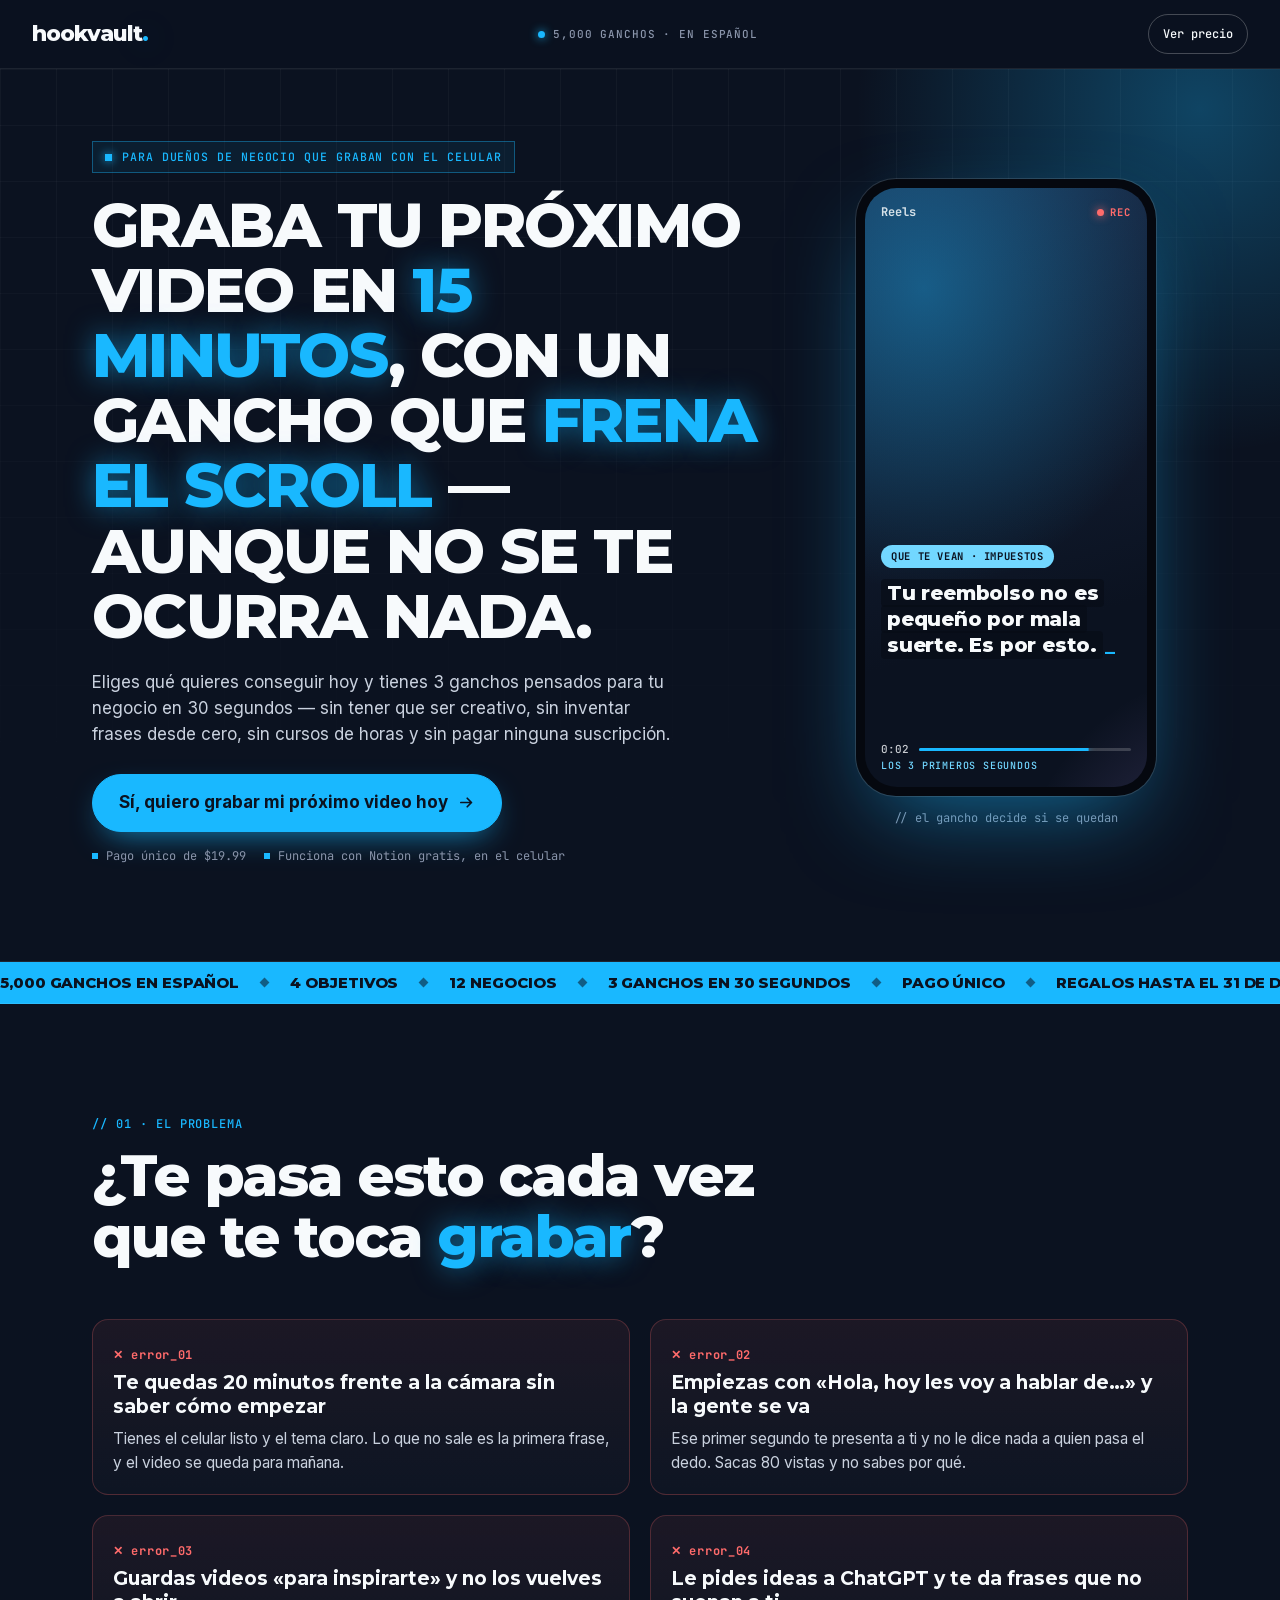
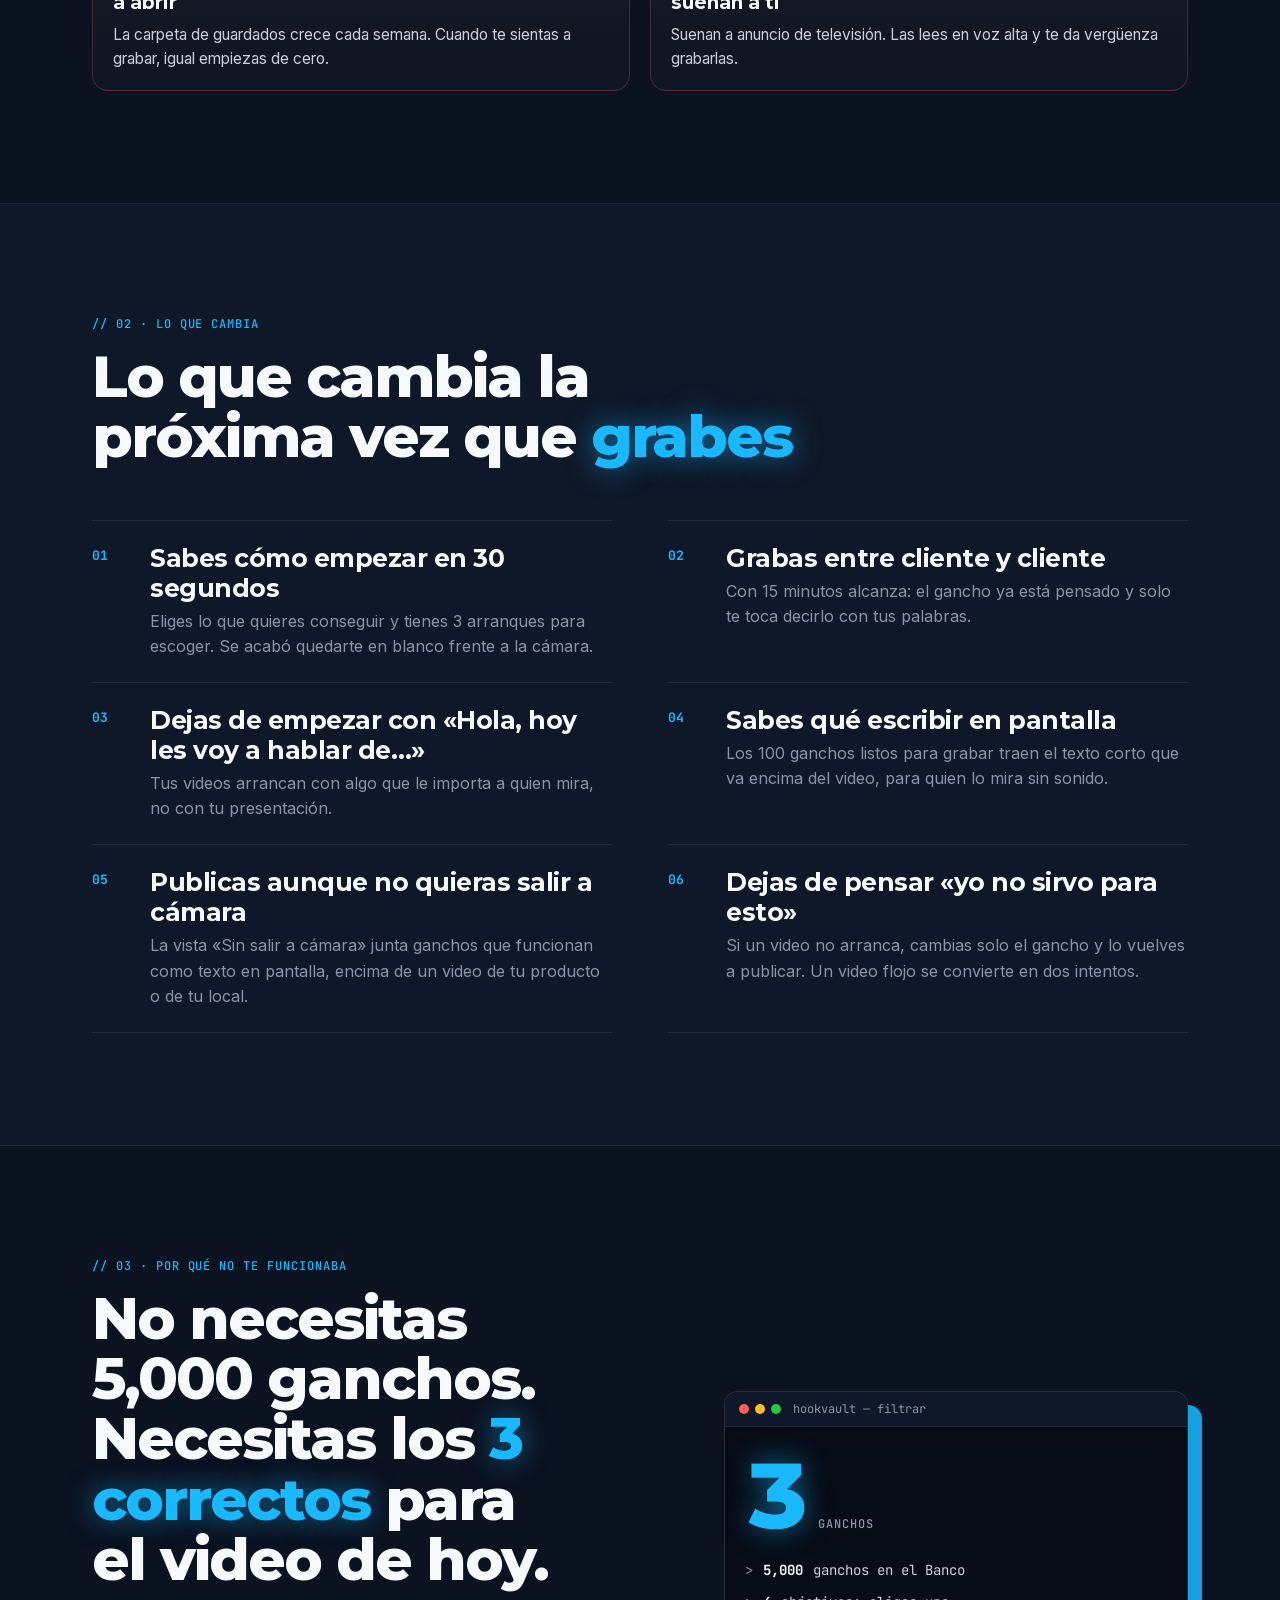
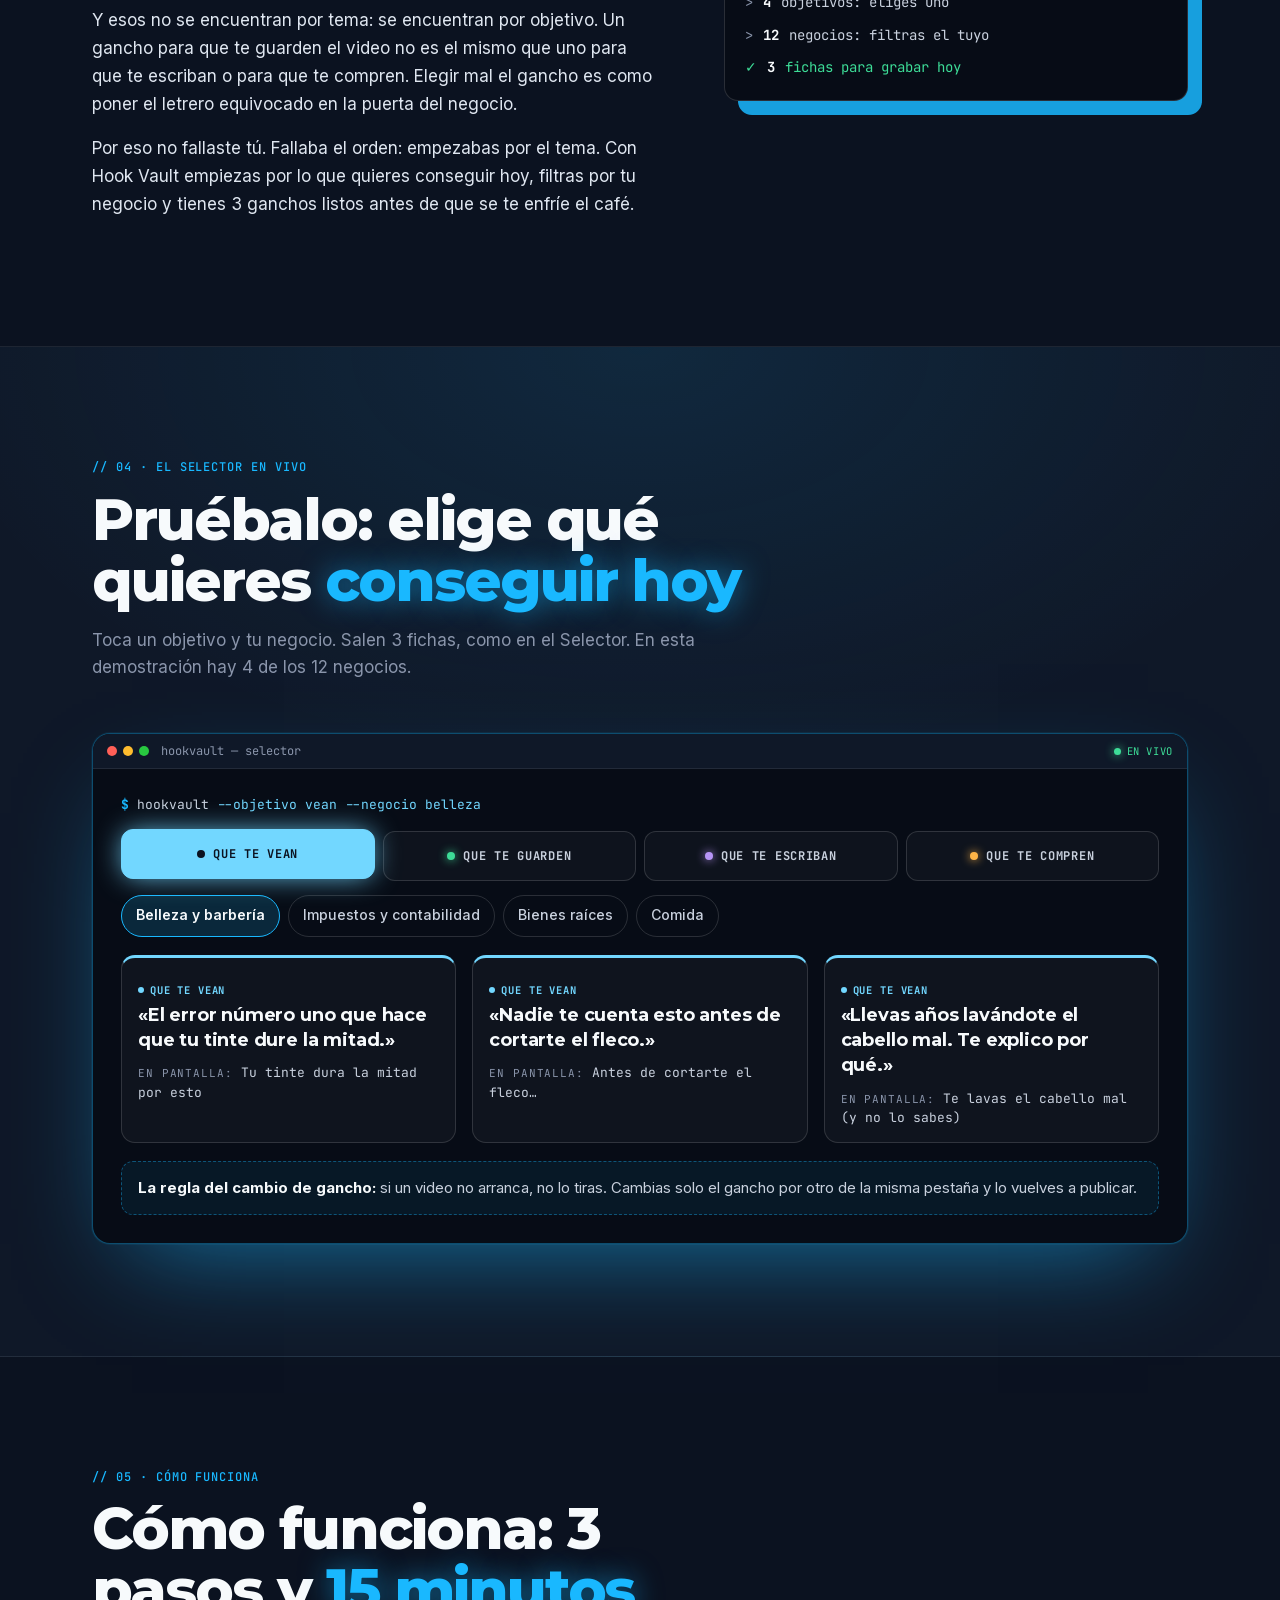
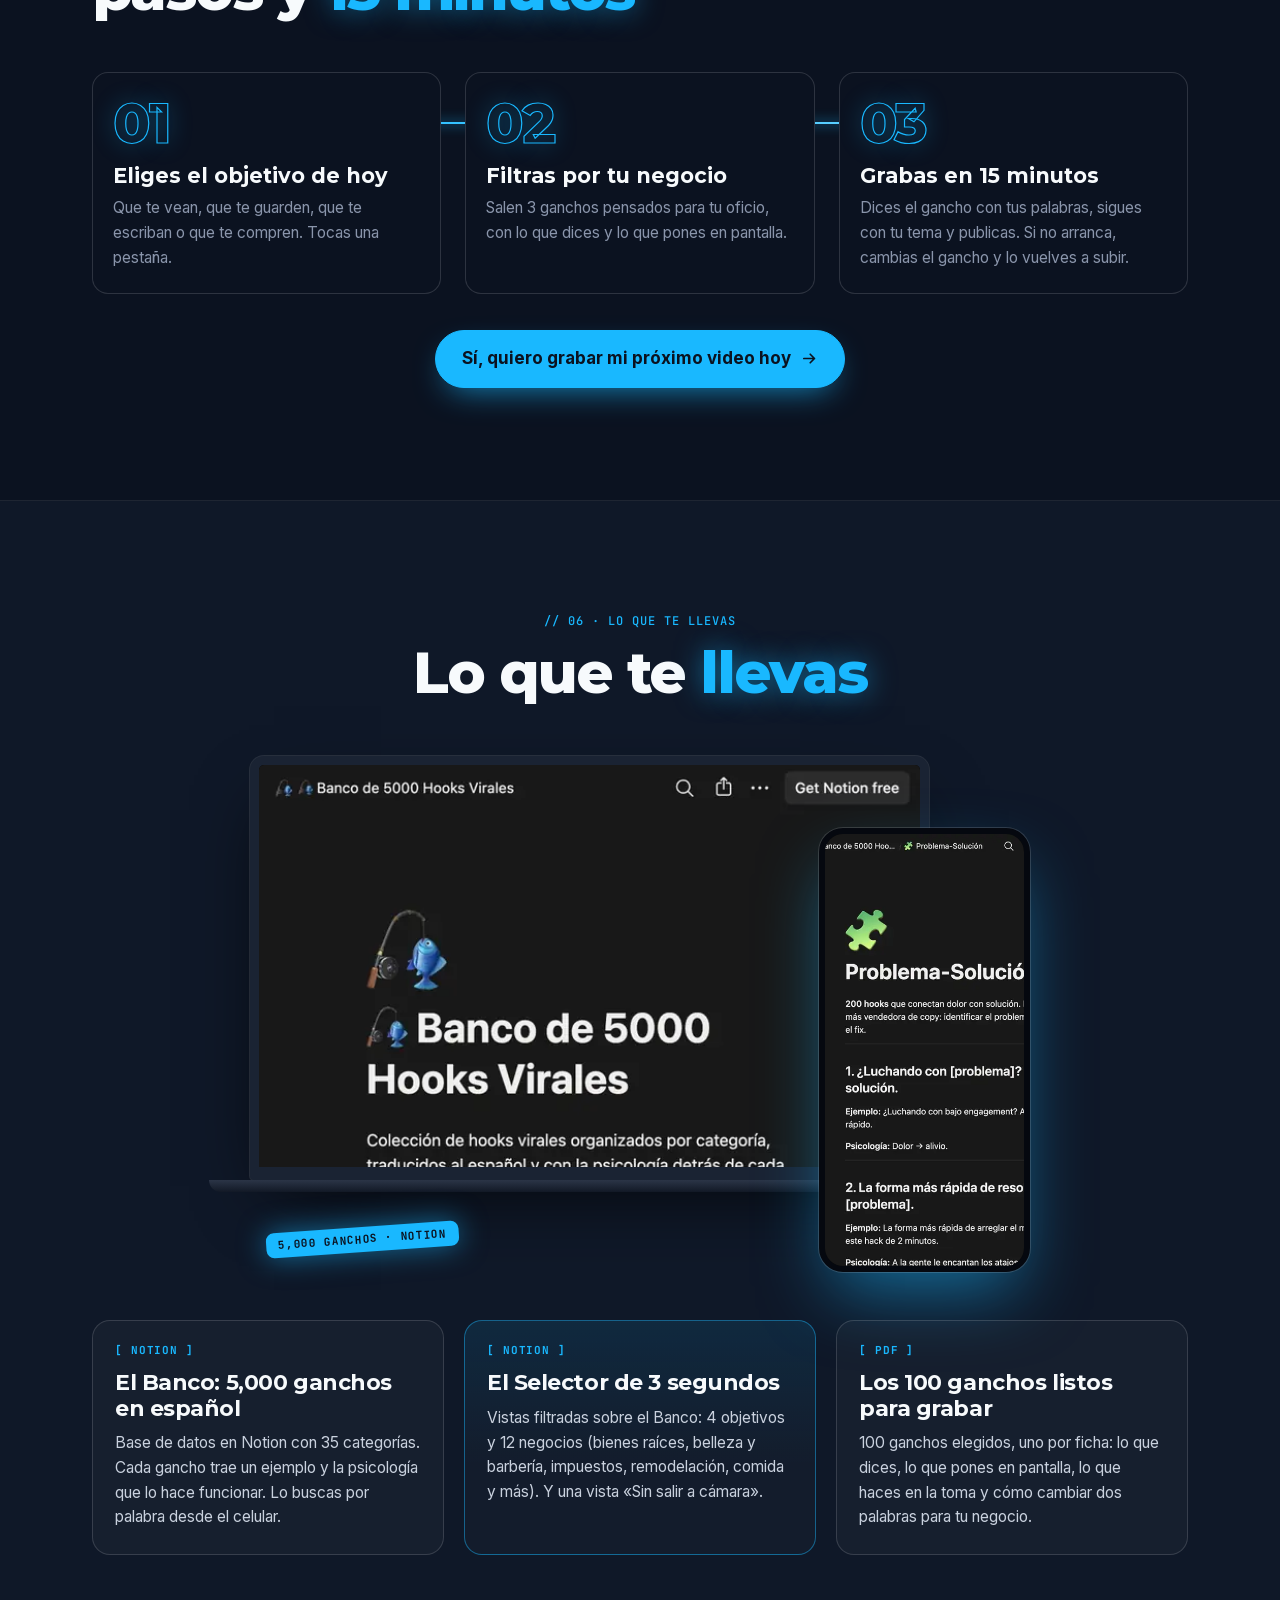
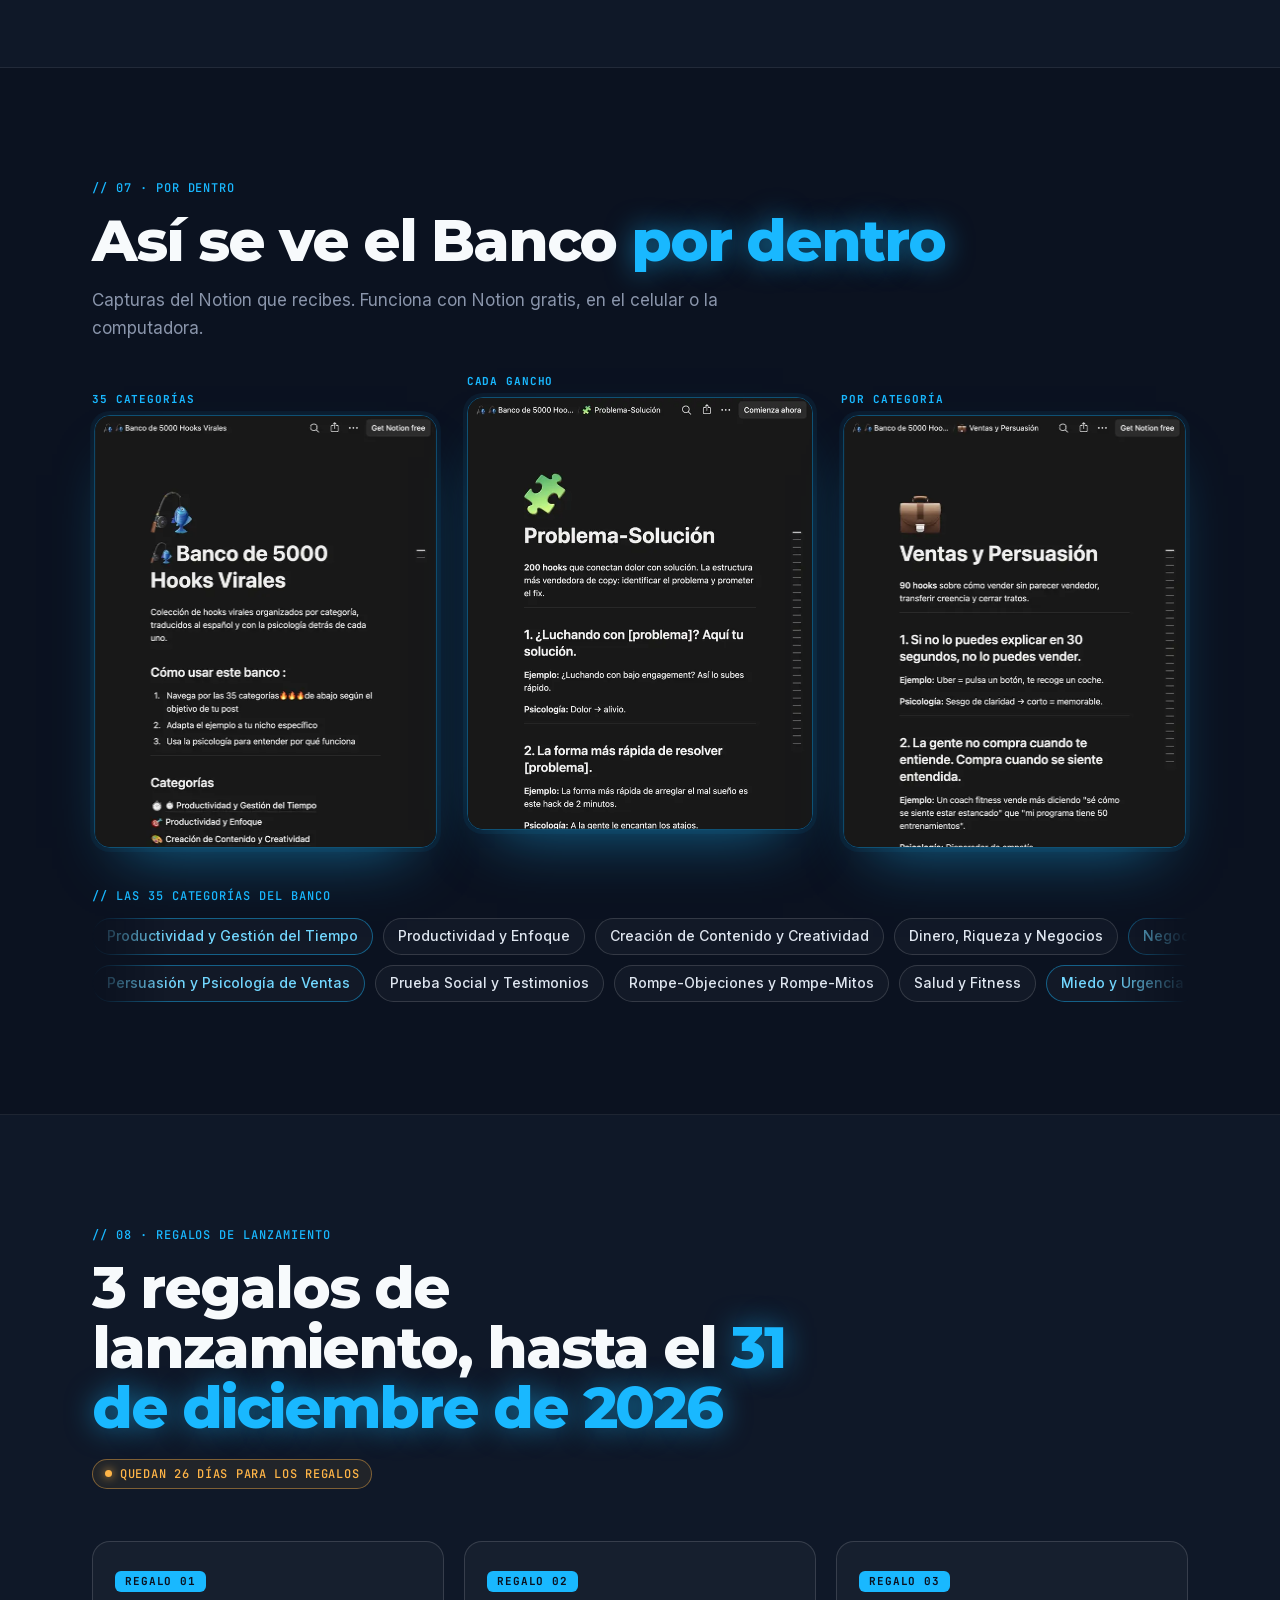
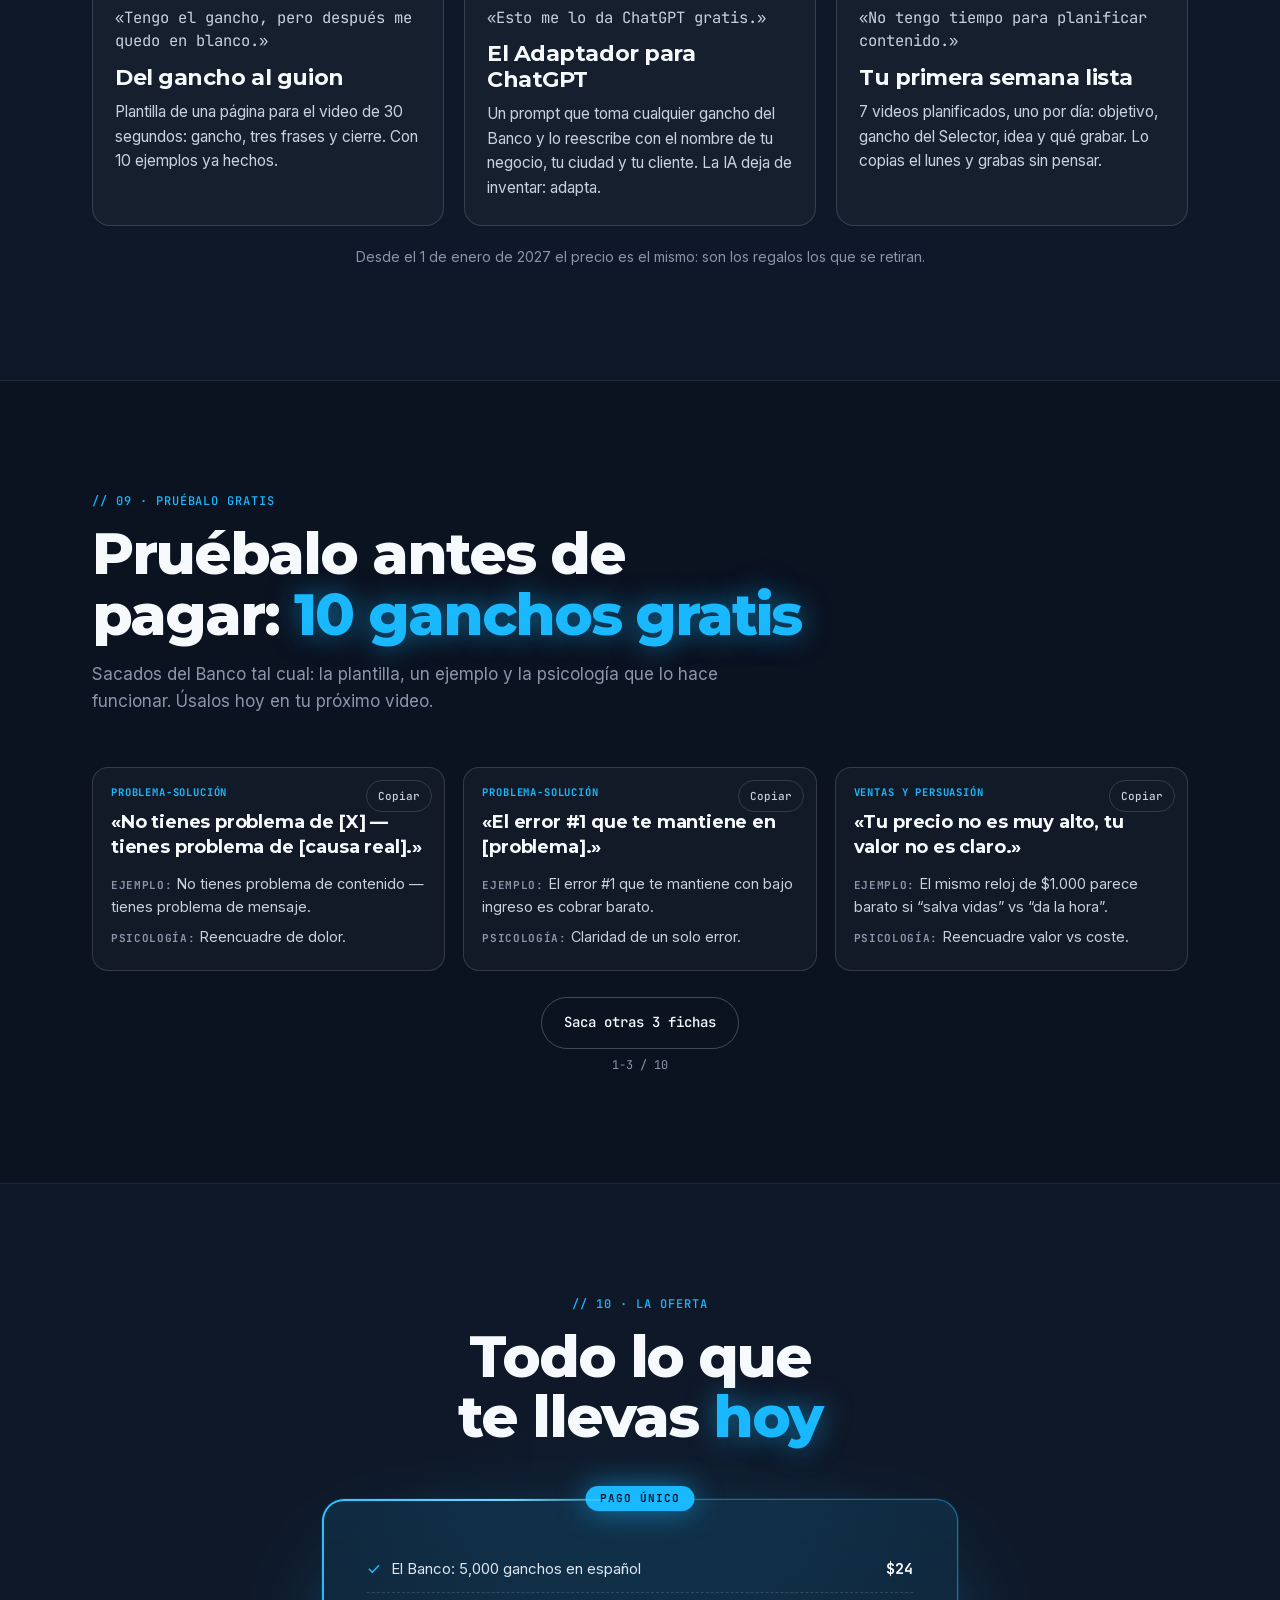
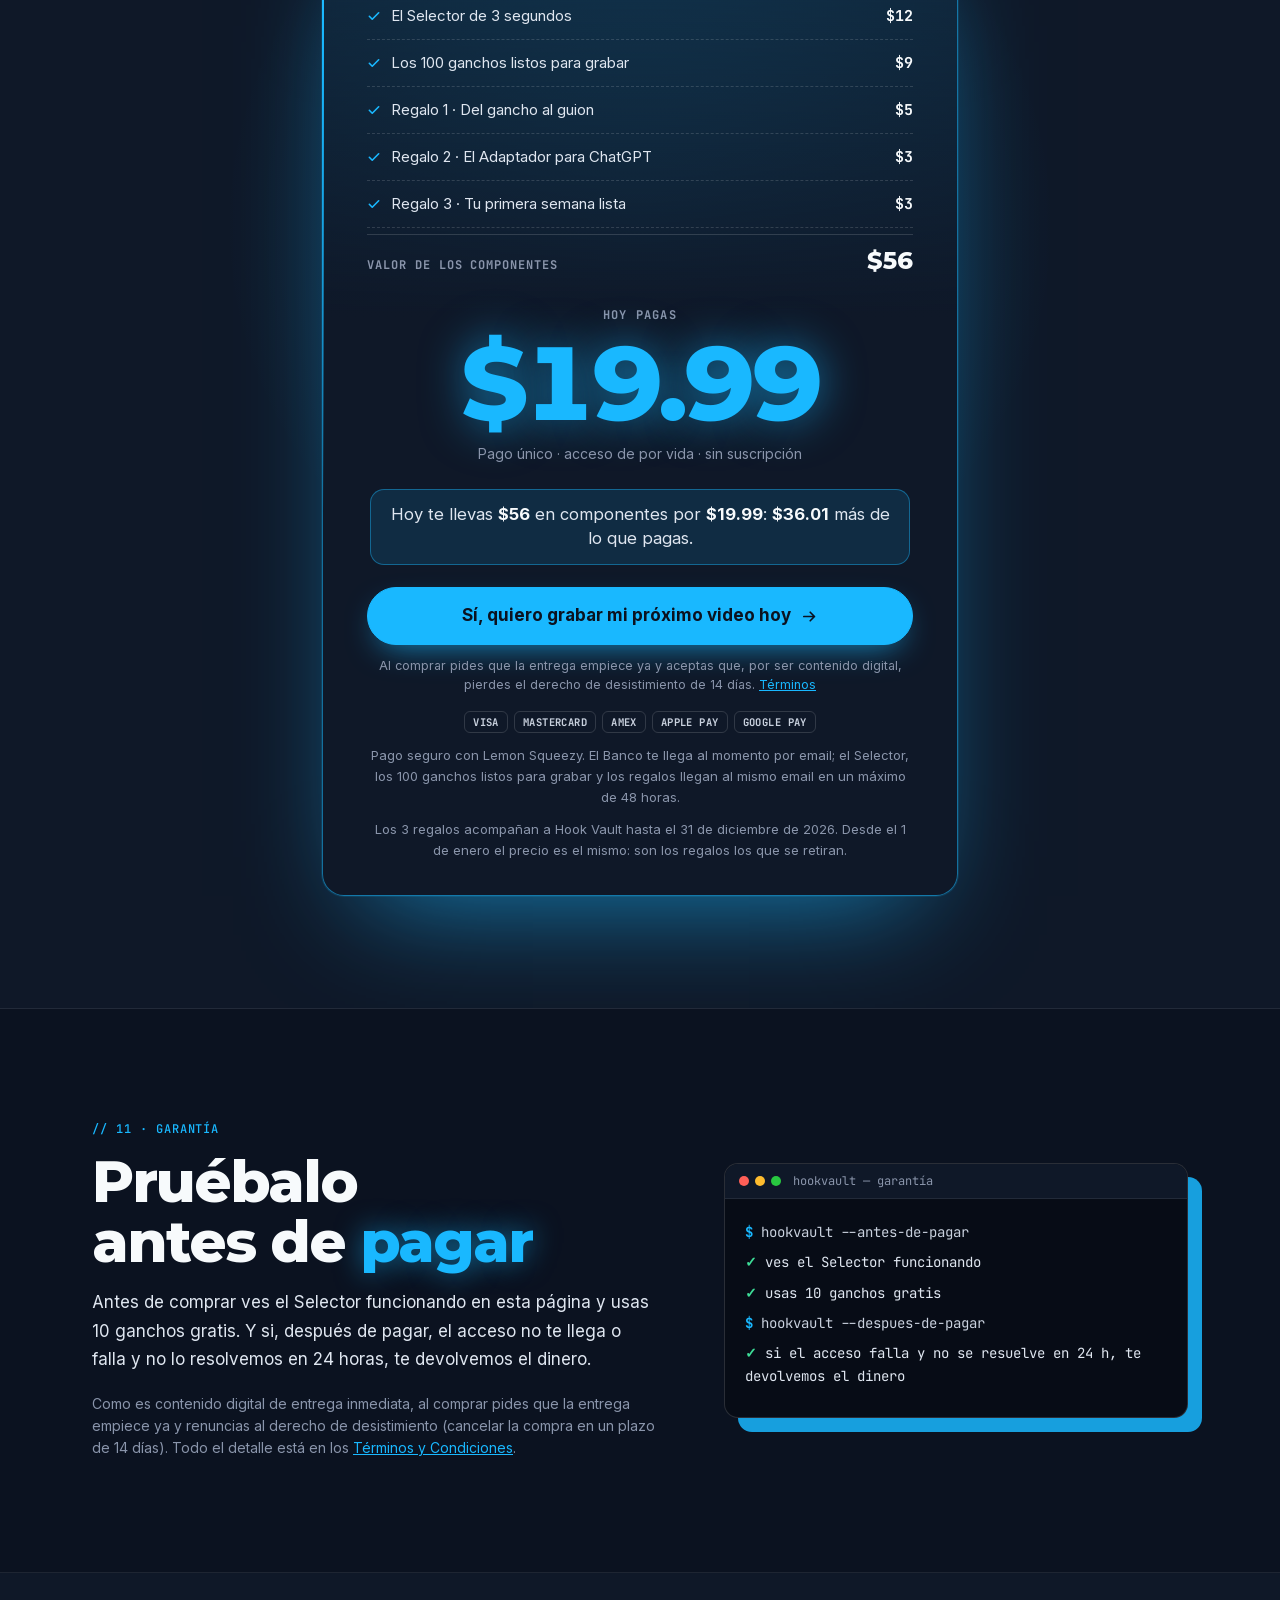
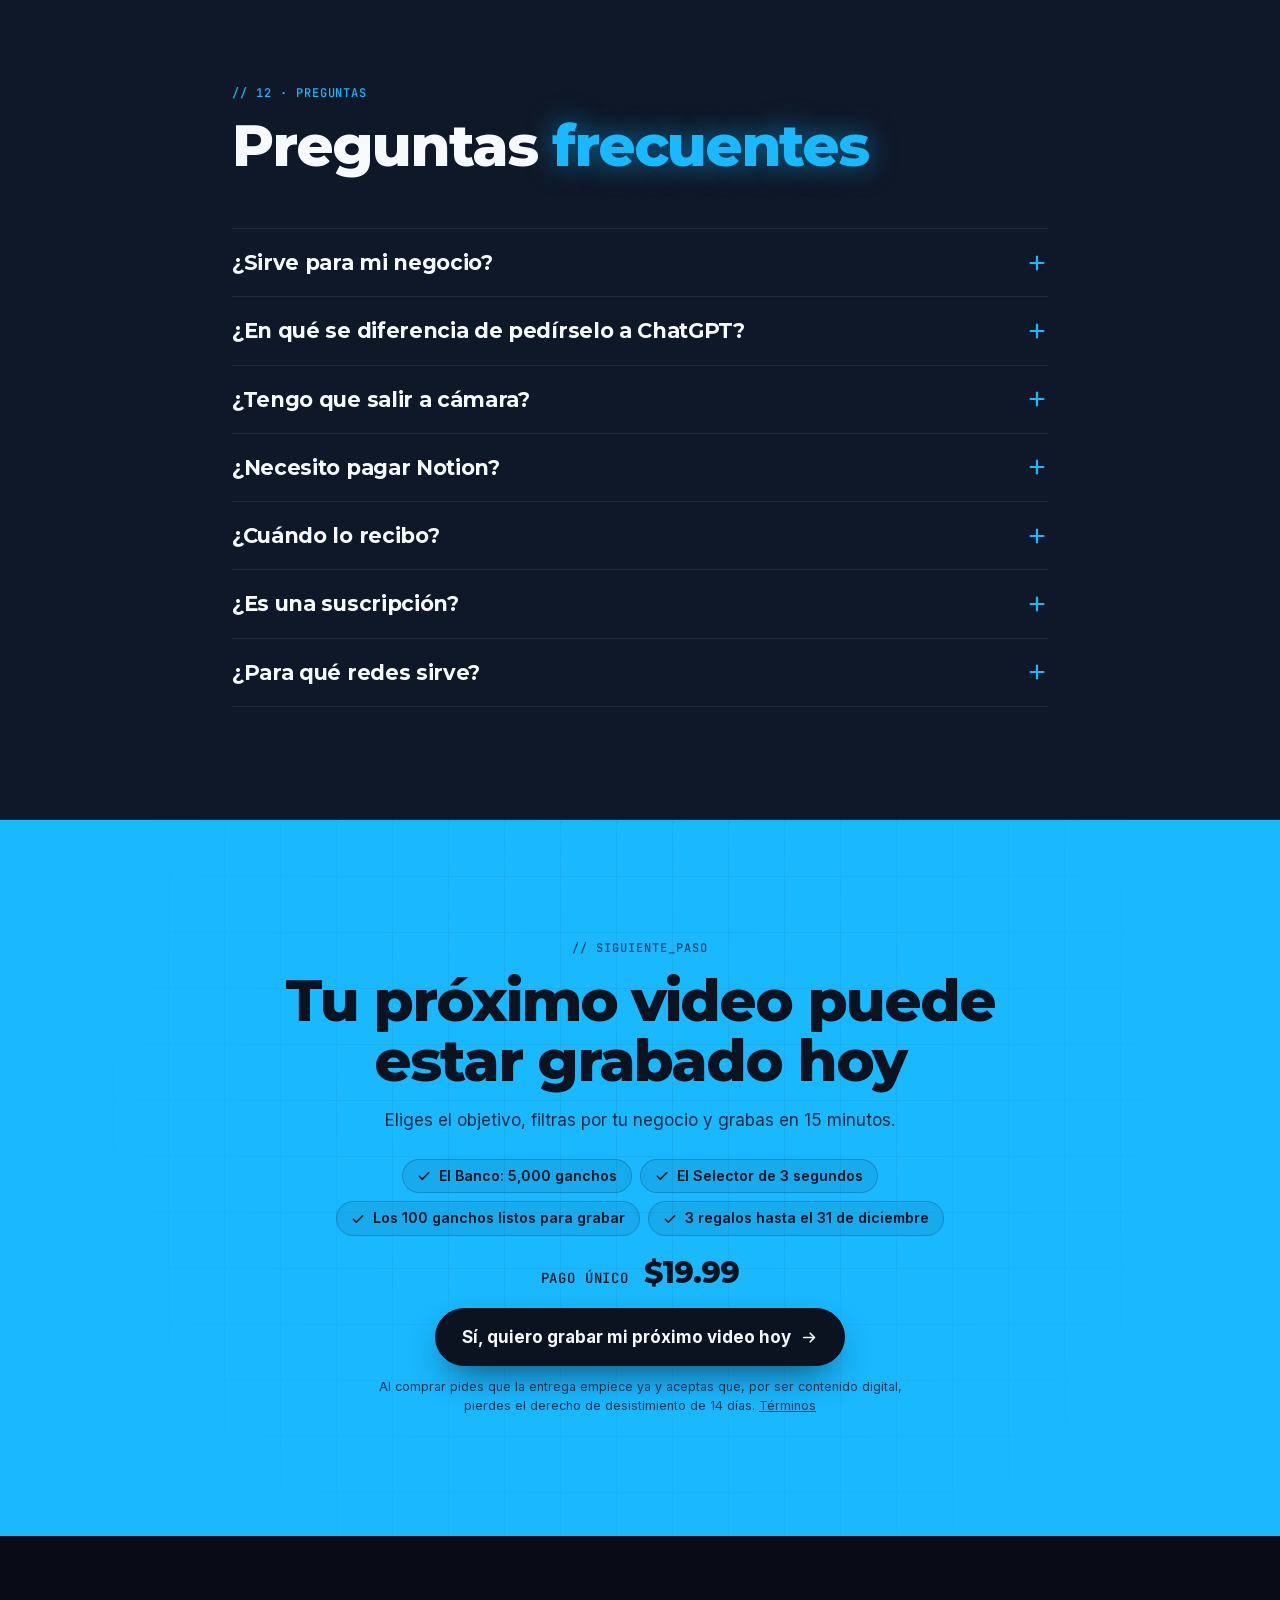
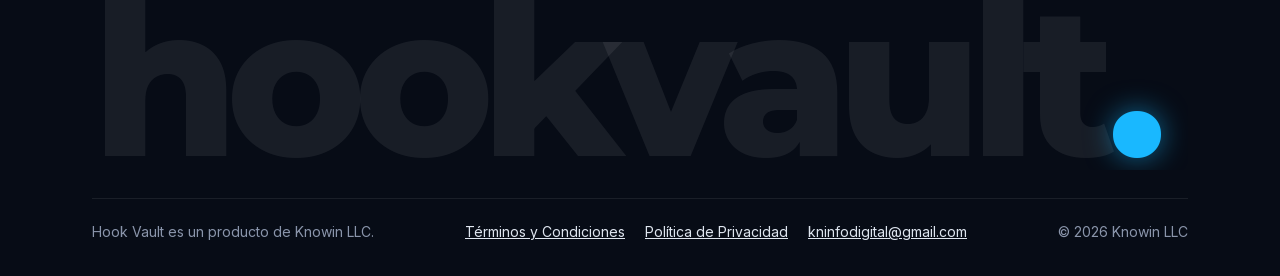
==== commit f7a9699e: "Aviso de desistimiento junto a los botones de compra Lemon Squeezy no permite una casilla de renunci" ====
--- a/index.html
+++ b/index.html
@@ -404,6 +404,7 @@
           </div>
           <p class="pildora">Hoy te llevas <strong translate="no">$56</strong> en componentes por <strong translate="no">$19.99</strong>: <strong translate="no">$36.01</strong> más de lo que pagas.</p>
           <a href="https://knowin.lemonsqueezy.com/checkout/buy/43ab10fa-e193-438a-91b3-6e62a7f22103" class="btn btn--grande btn--ancho btn--latido lemonsqueezy-button">Sí, quiero grabar mi próximo video hoy <span class="flecha" aria-hidden="true"></span></a>
+          <p class="aviso-compra">Al comprar pides que la entrega empiece ya y aceptas que, por ser contenido digital, pierdes el derecho de desistimiento de 14 días. <a href="legal/terminos.html">Términos</a></p>
           <p class="pagos" translate="no" aria-label="Formas de pago"><span>VISA</span><span>MASTERCARD</span><span>AMEX</span><span>APPLE PAY</span><span>GOOGLE PAY</span></p>
           <p class="plan__micro">Pago seguro con Lemon Squeezy. El Banco te llega al momento por email; el Selector, los 100 ganchos listos para grabar y los regalos llegan al mismo email en un máximo de 48 horas.</p>
           <p class="plan__micro">Los 3 regalos acompañan a Hook Vault hasta el 31 de diciembre de 2026. Desde el 1 de enero el precio es el mismo: son los regalos los que se retiran.</p>
@@ -490,6 +491,7 @@
         </ul>
         <p class="cierre__precio">Pago único <b translate="no">$19.99</b></p>
         <a href="https://knowin.lemonsqueezy.com/checkout/buy/43ab10fa-e193-438a-91b3-6e62a7f22103" class="btn btn--grande btn--oscuro lemonsqueezy-button">Sí, quiero grabar mi próximo video hoy <span class="flecha" aria-hidden="true"></span></a>
+        <p class="aviso-compra">Al comprar pides que la entrega empiece ya y aceptas que, por ser contenido digital, pierdes el derecho de desistimiento de 14 días. <a href="legal/terminos.html">Términos</a></p>
       </div>
     </section>
 
--- a/styles.css
+++ b/styles.css
@@ -366,6 +366,11 @@
 .pagos { display: flex; flex-wrap: wrap; justify-content: center; gap: 6px; margin: 16px 0 4px; }
 .pagos span { padding: 5px 8px; border-radius: 6px; border: 1px solid var(--line2); font: 700 10.5px/1 var(--fm); letter-spacing: .04em; color: var(--text2); }
 .plan__micro { margin-top: 12px; font-size: 13px; color: var(--mute); text-align: center; }
+
+.aviso-compra { max-width: 540px; margin: 12px auto 0; font-size: 12.5px; line-height: 1.5; color: var(--mute); text-align: center; }
+.aviso-compra a { color: var(--cyan); }
+.cierre .aviso-compra { color: var(--navy); opacity: .8; }
+.cierre .aviso-compra a { color: var(--navy); }
 
 /* ---------- 14. Preguntas ---------- */
 .faq { border-top: 1px solid var(--line); }
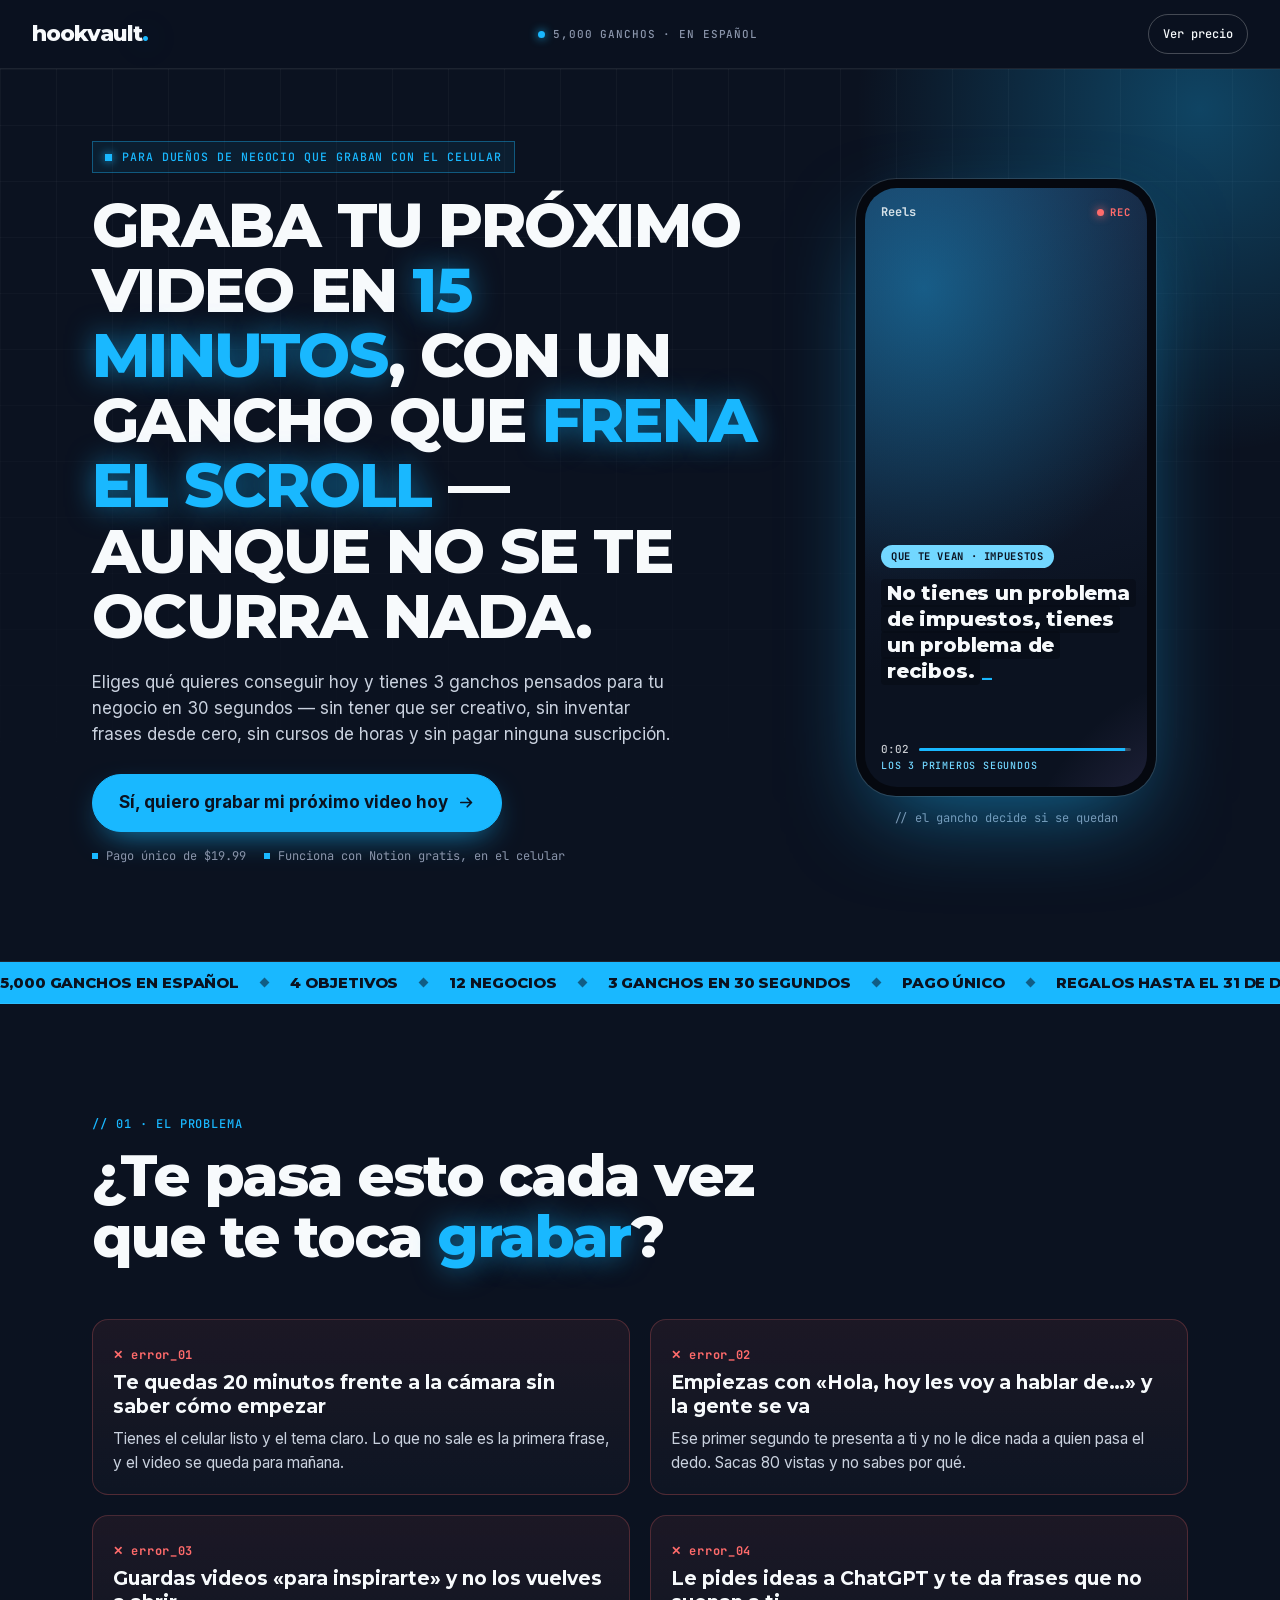
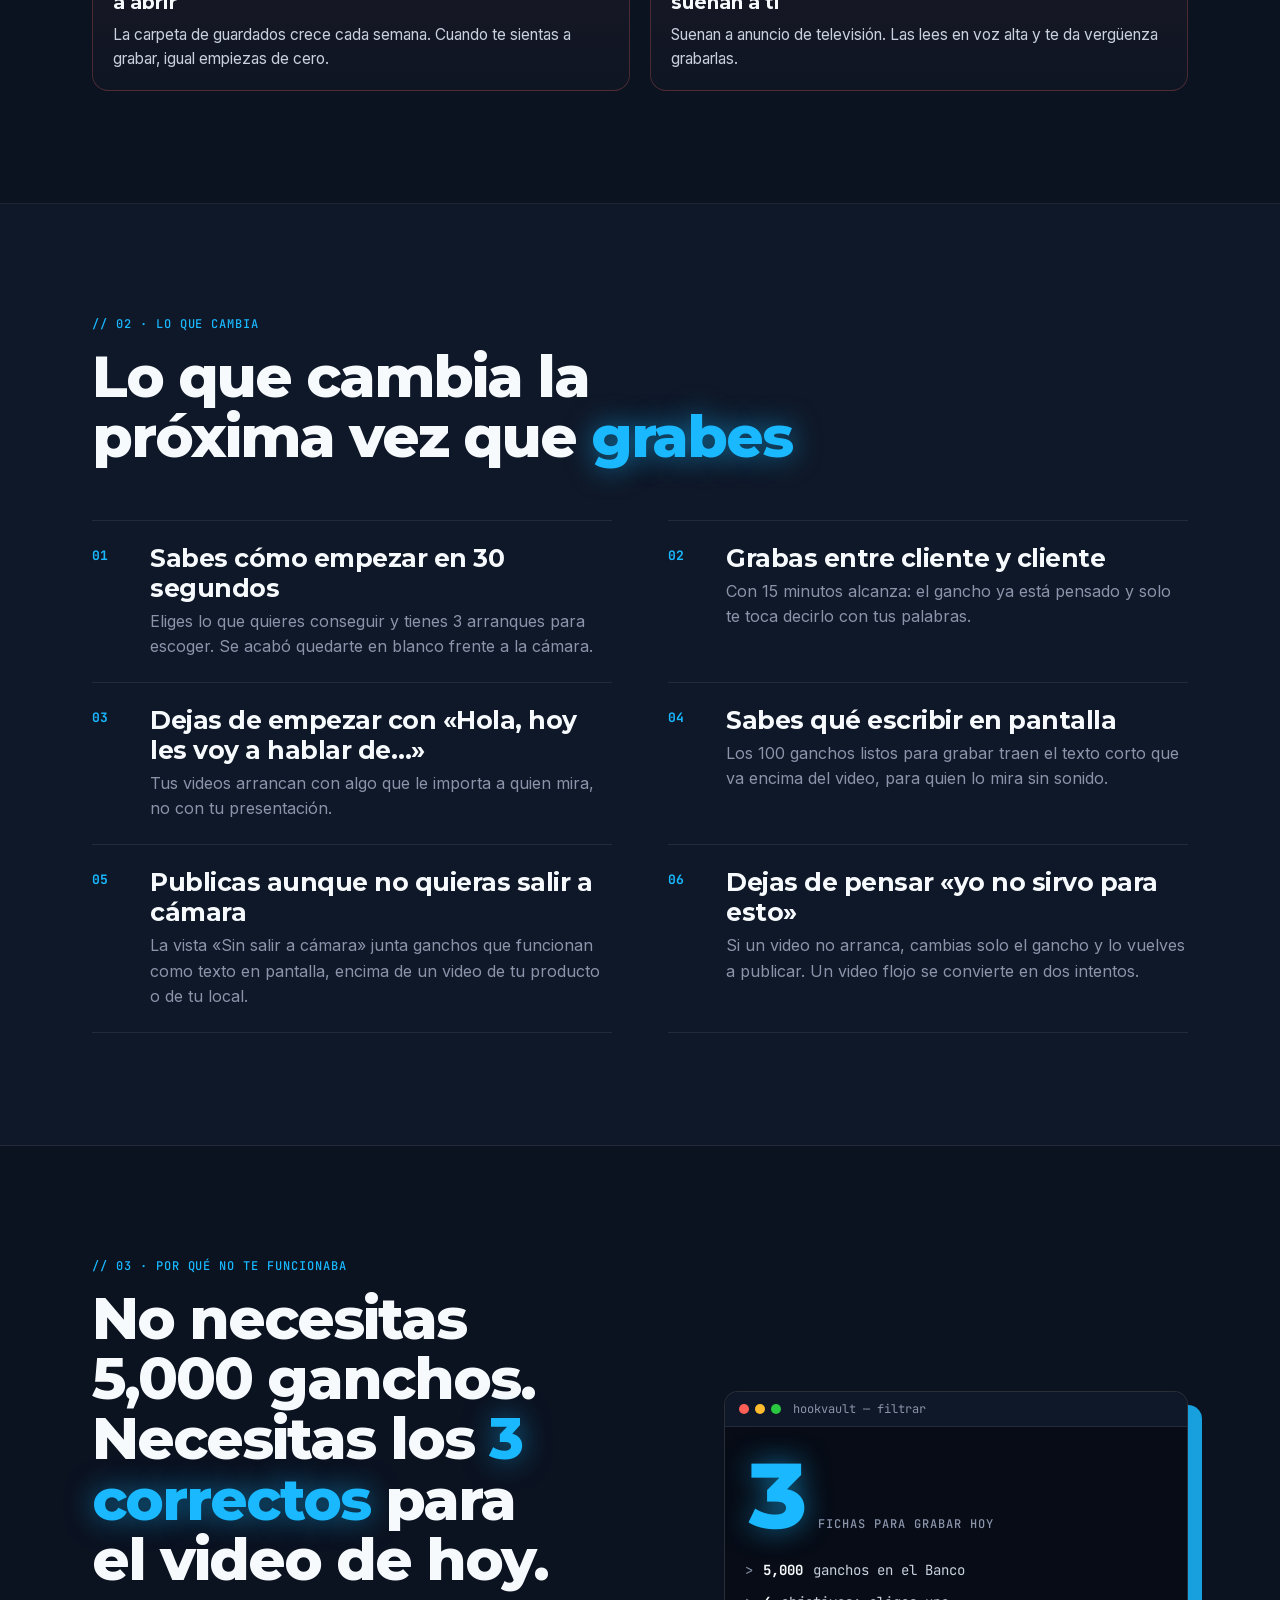
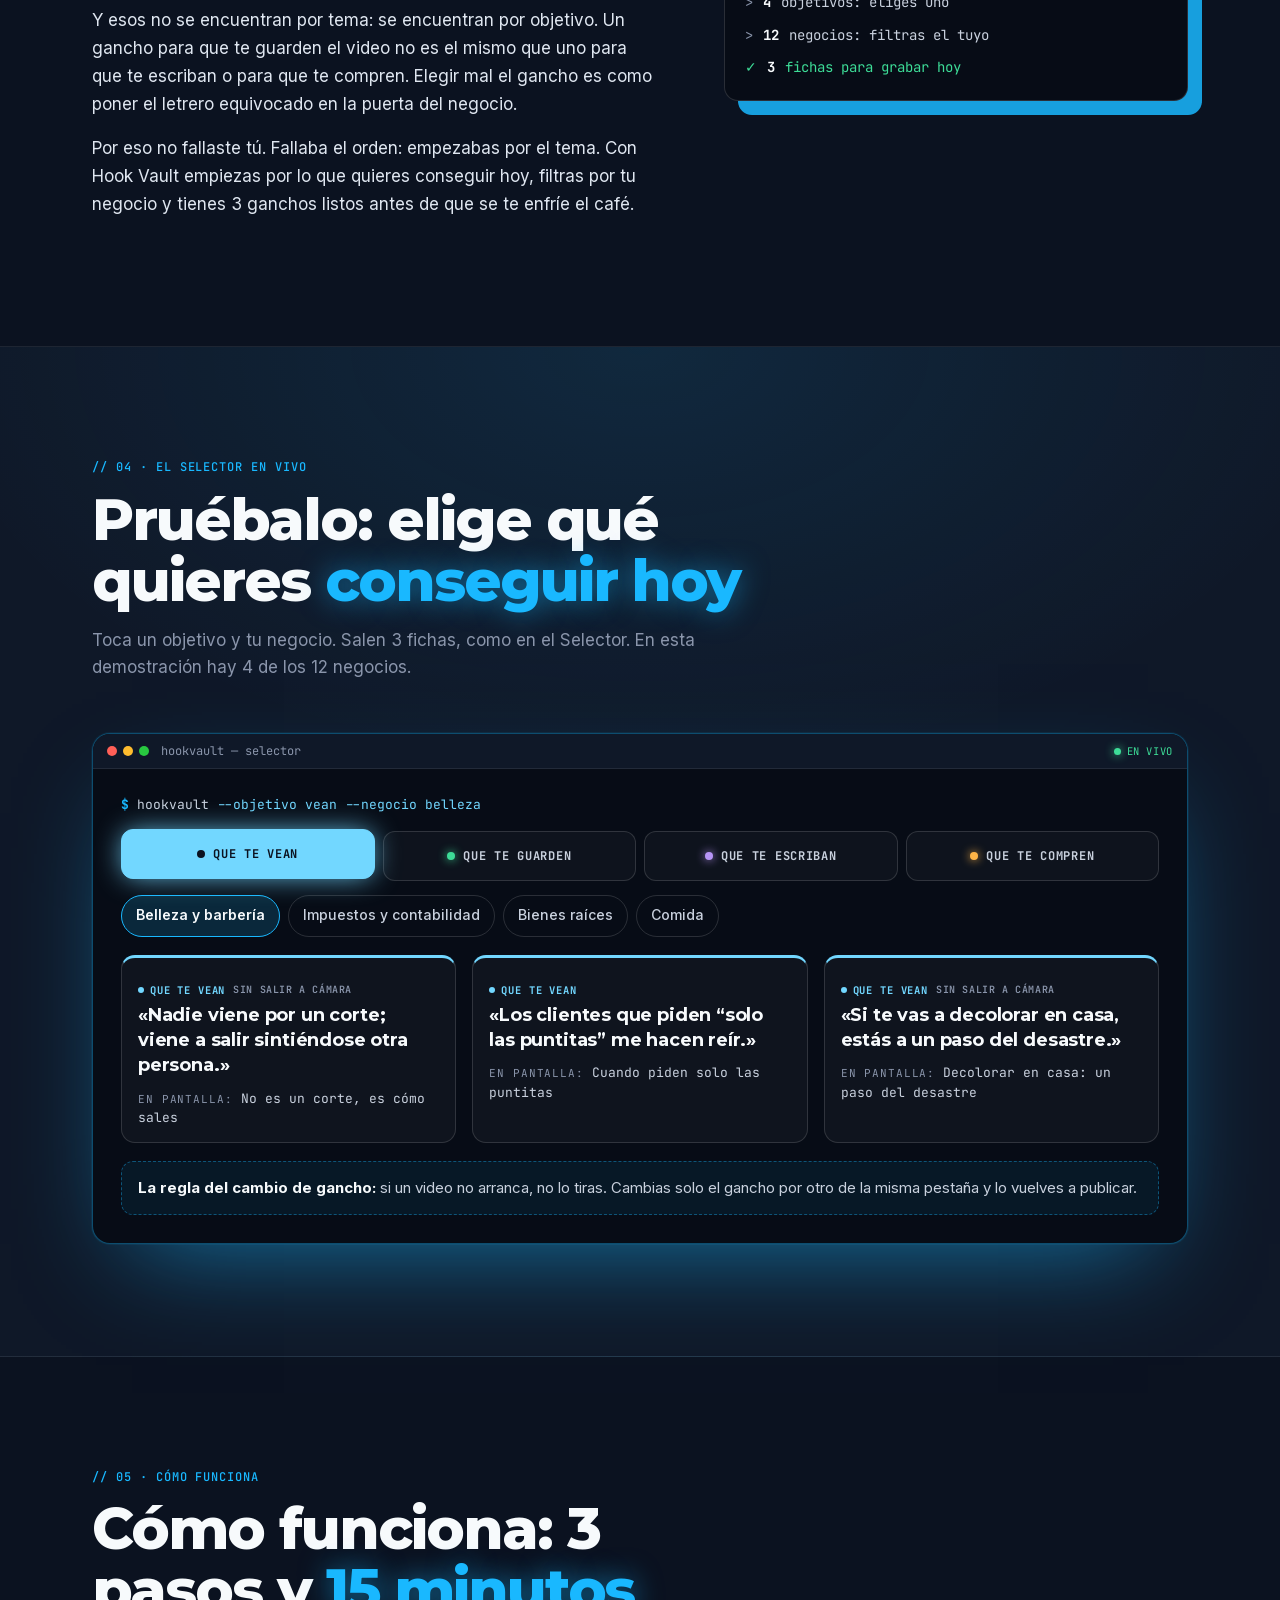
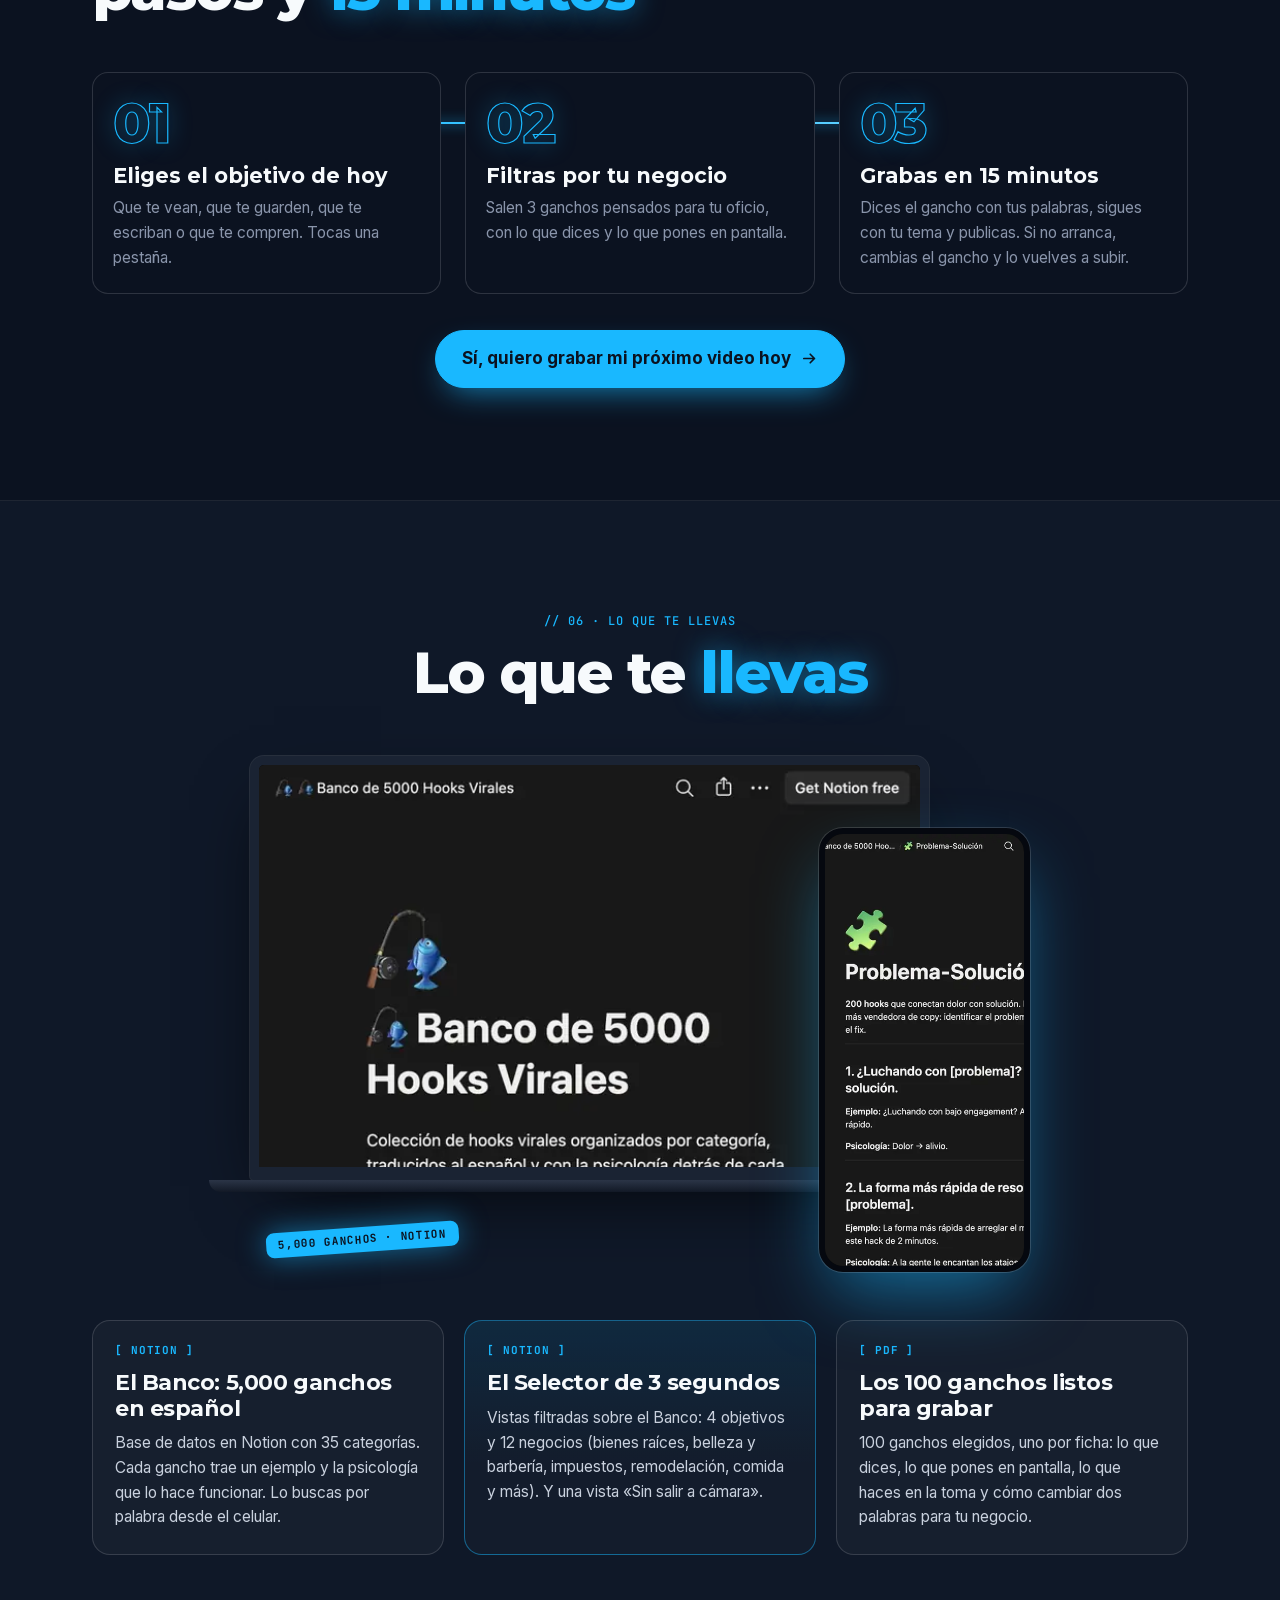
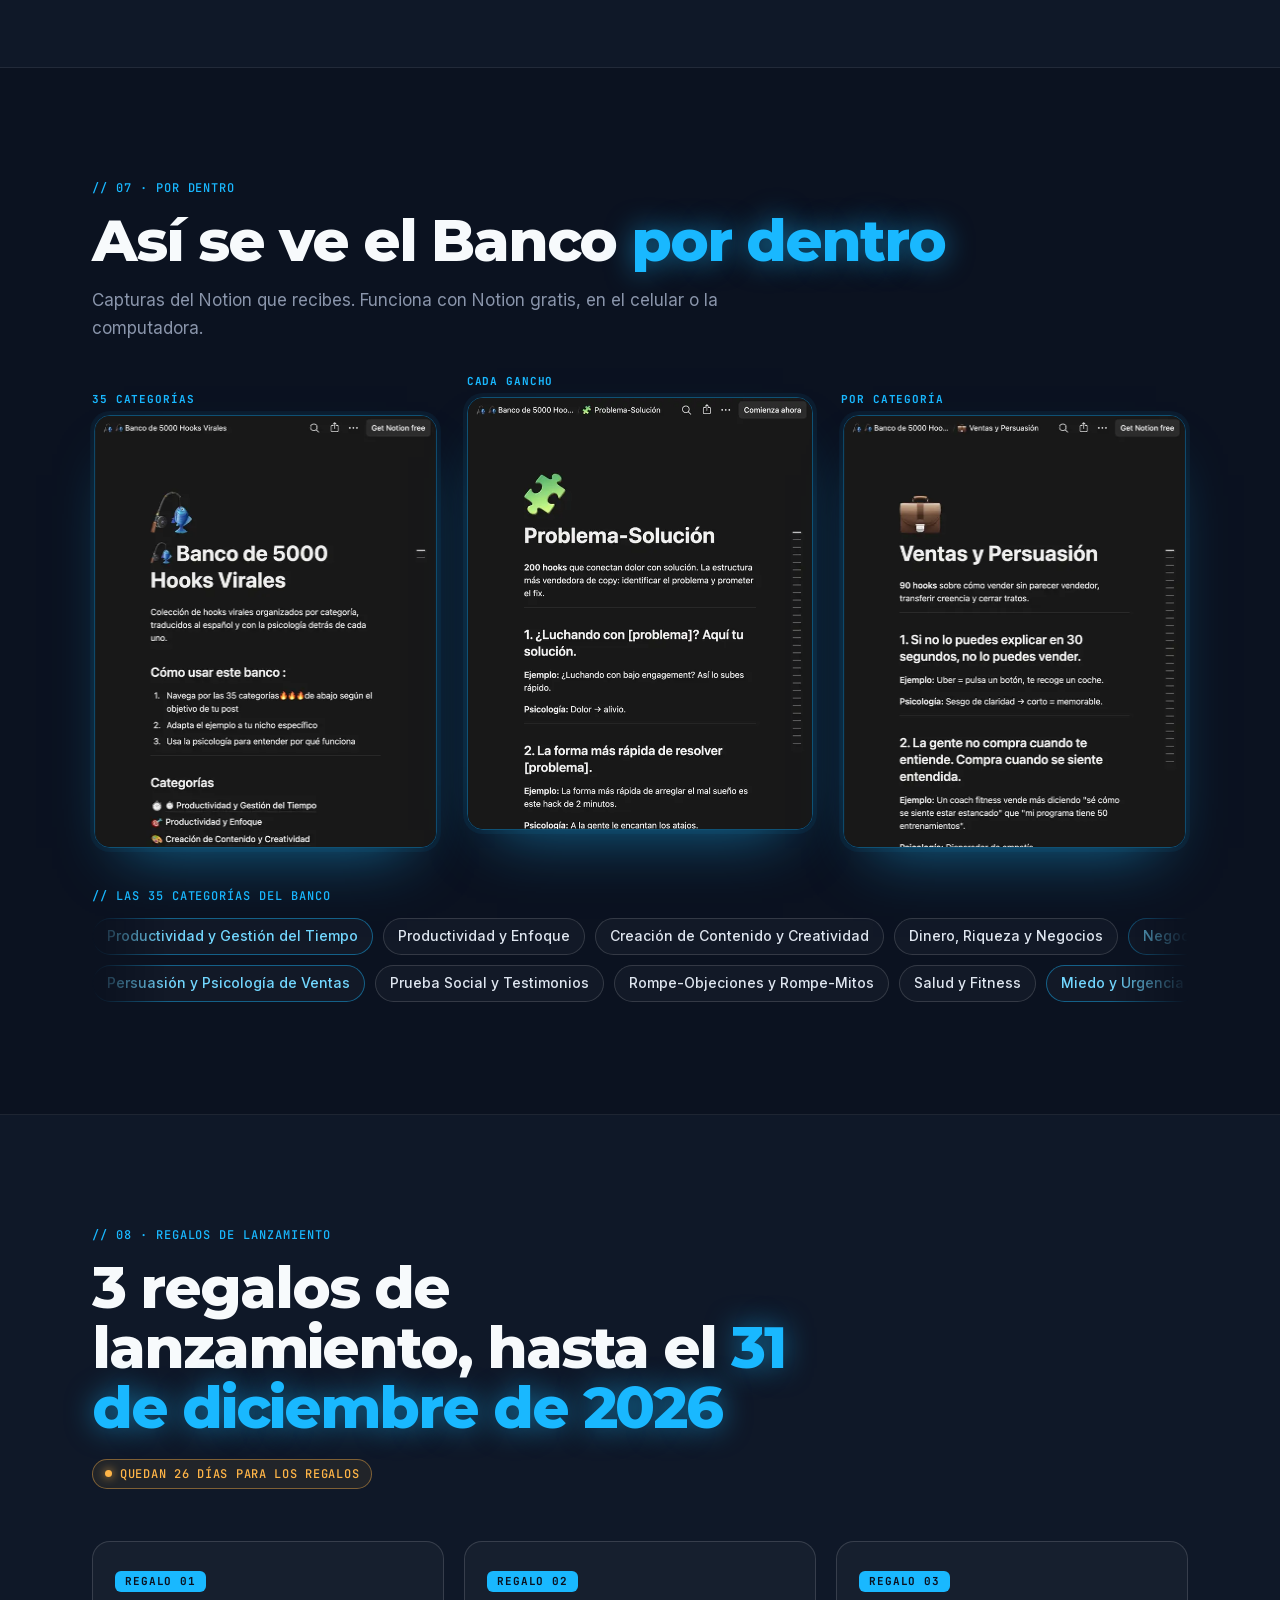
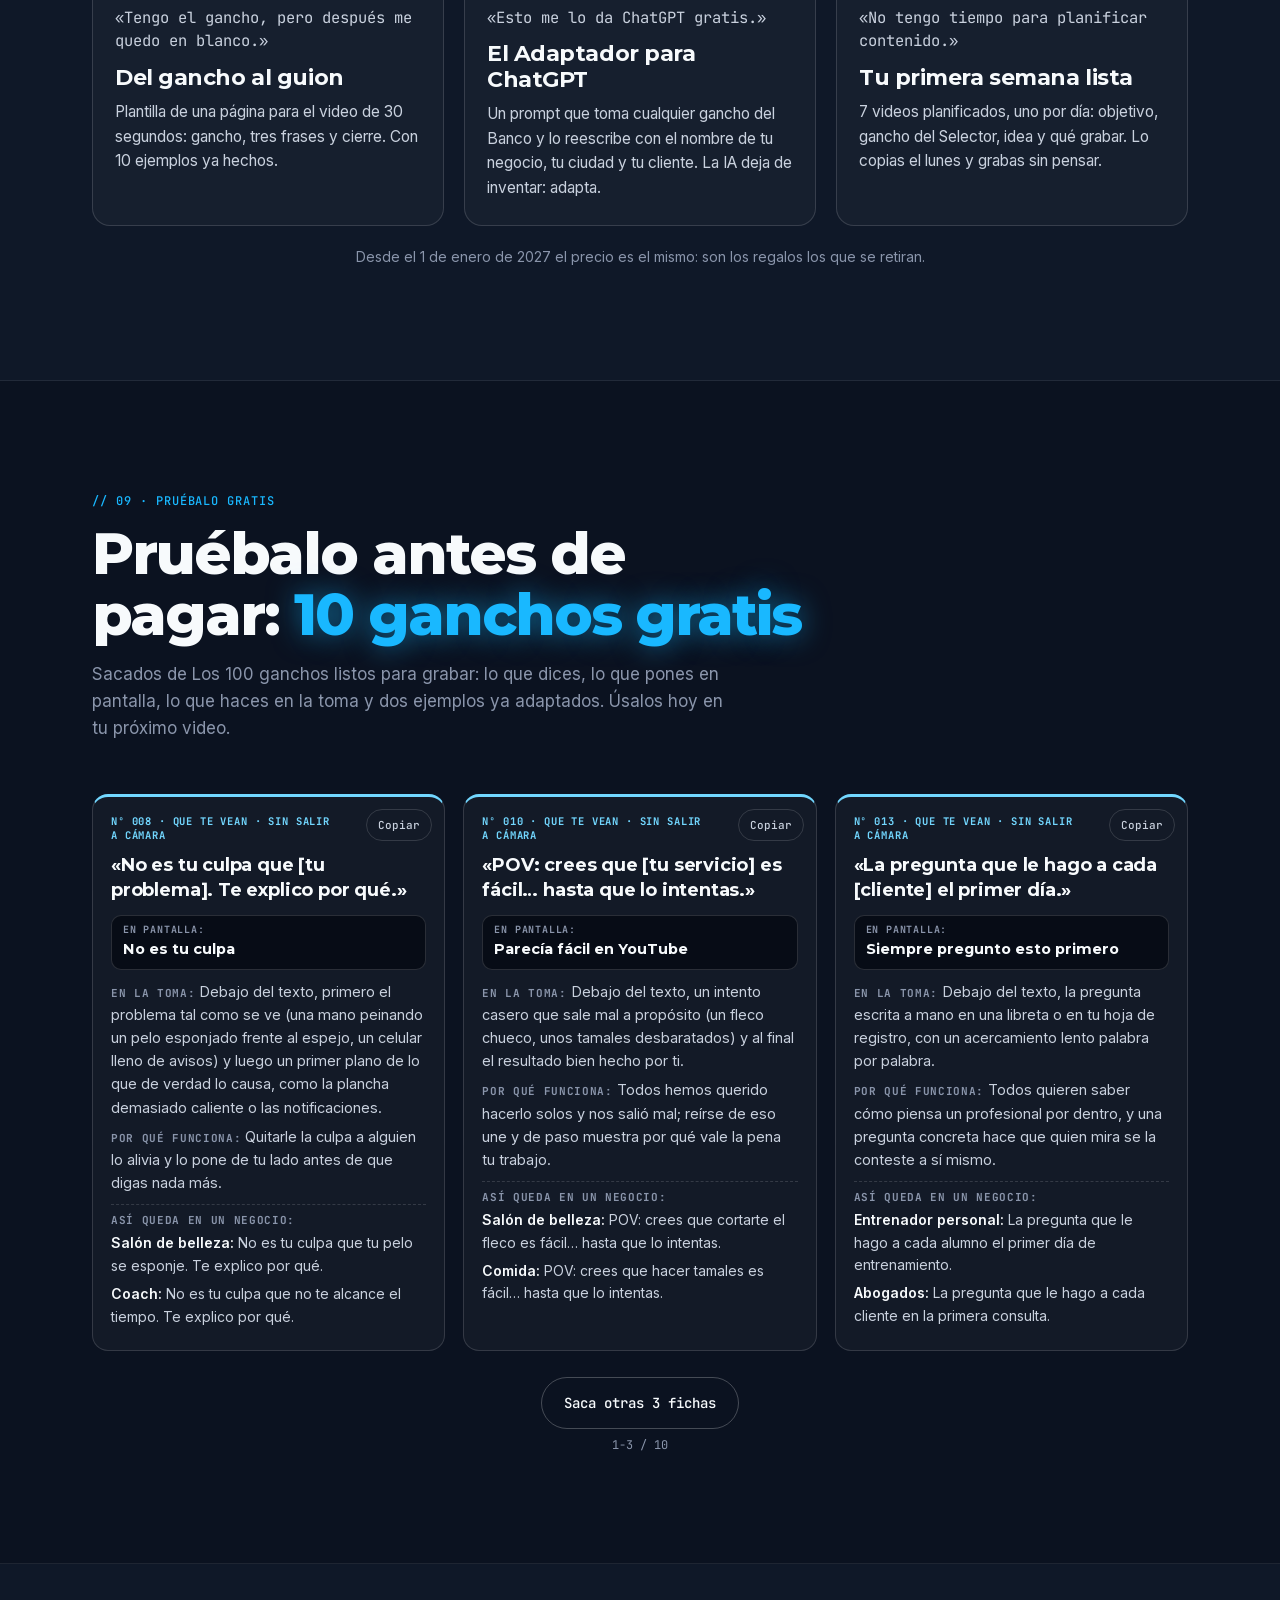
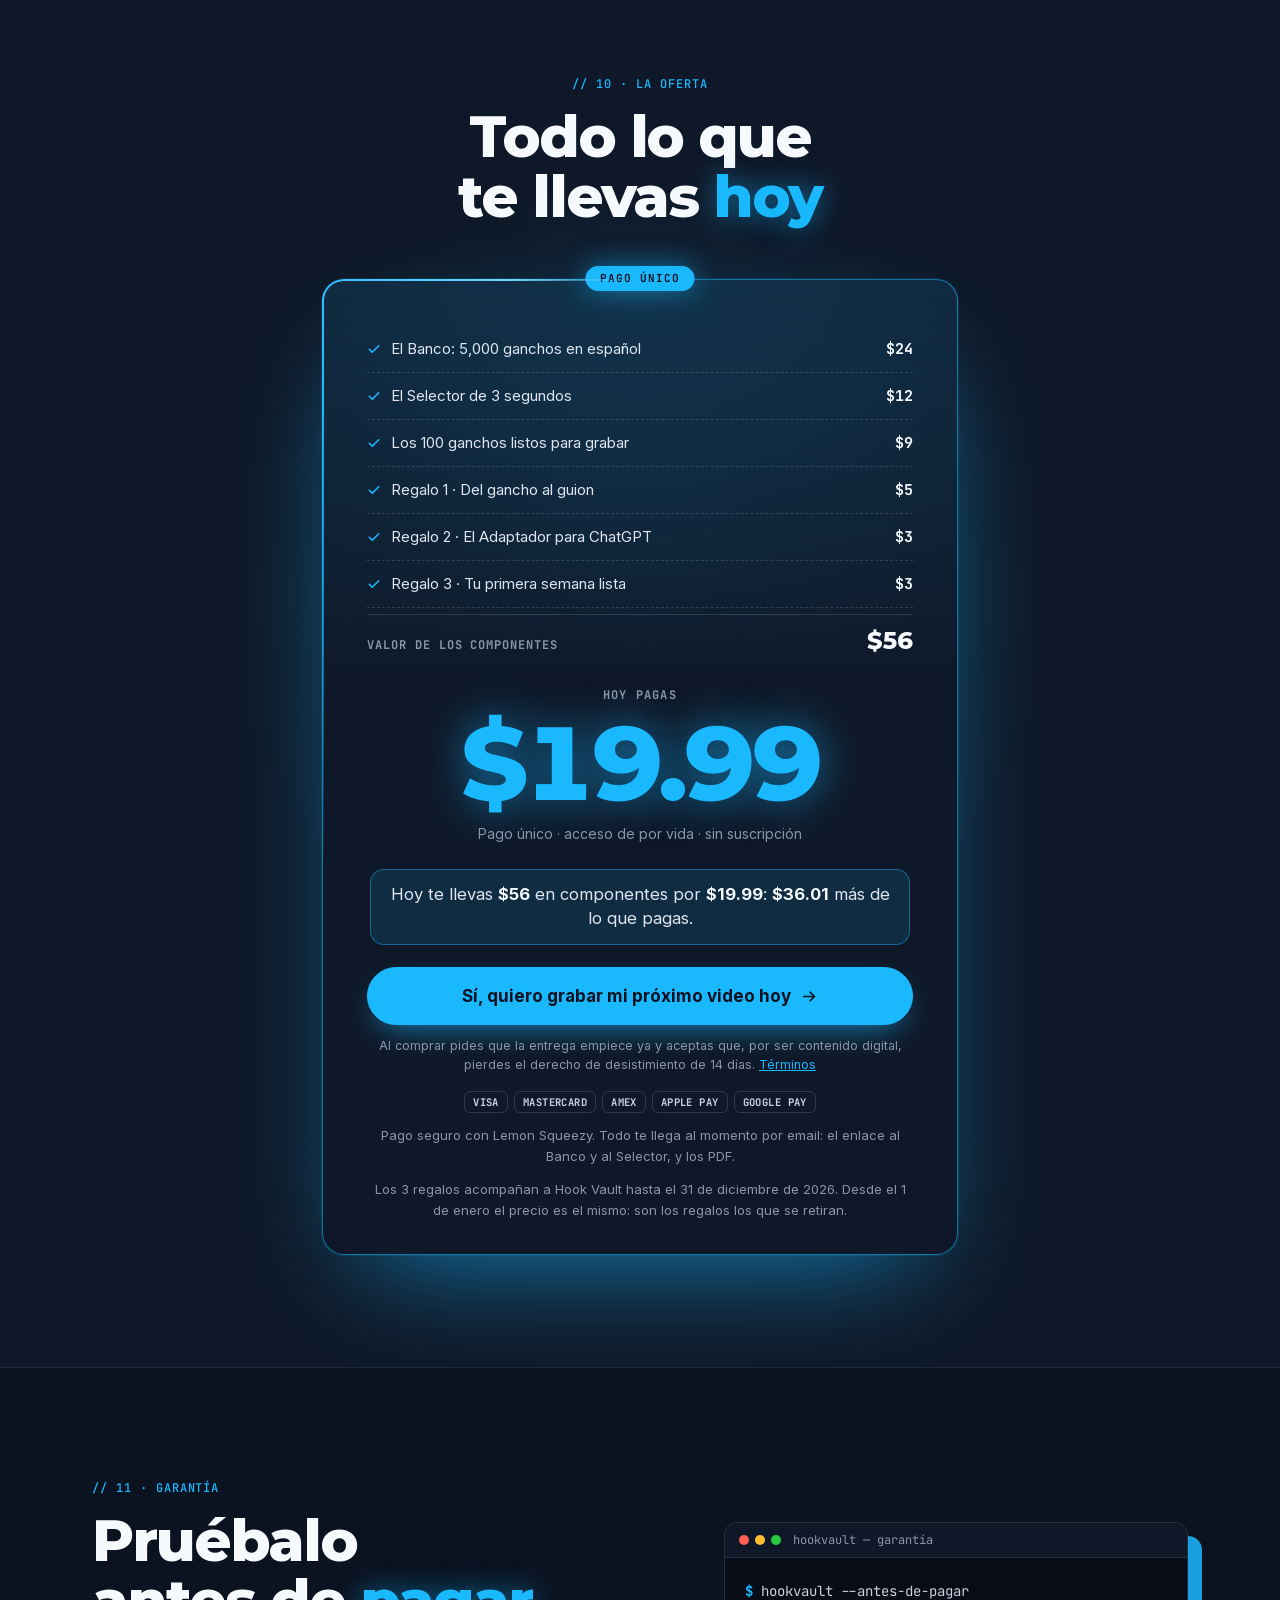
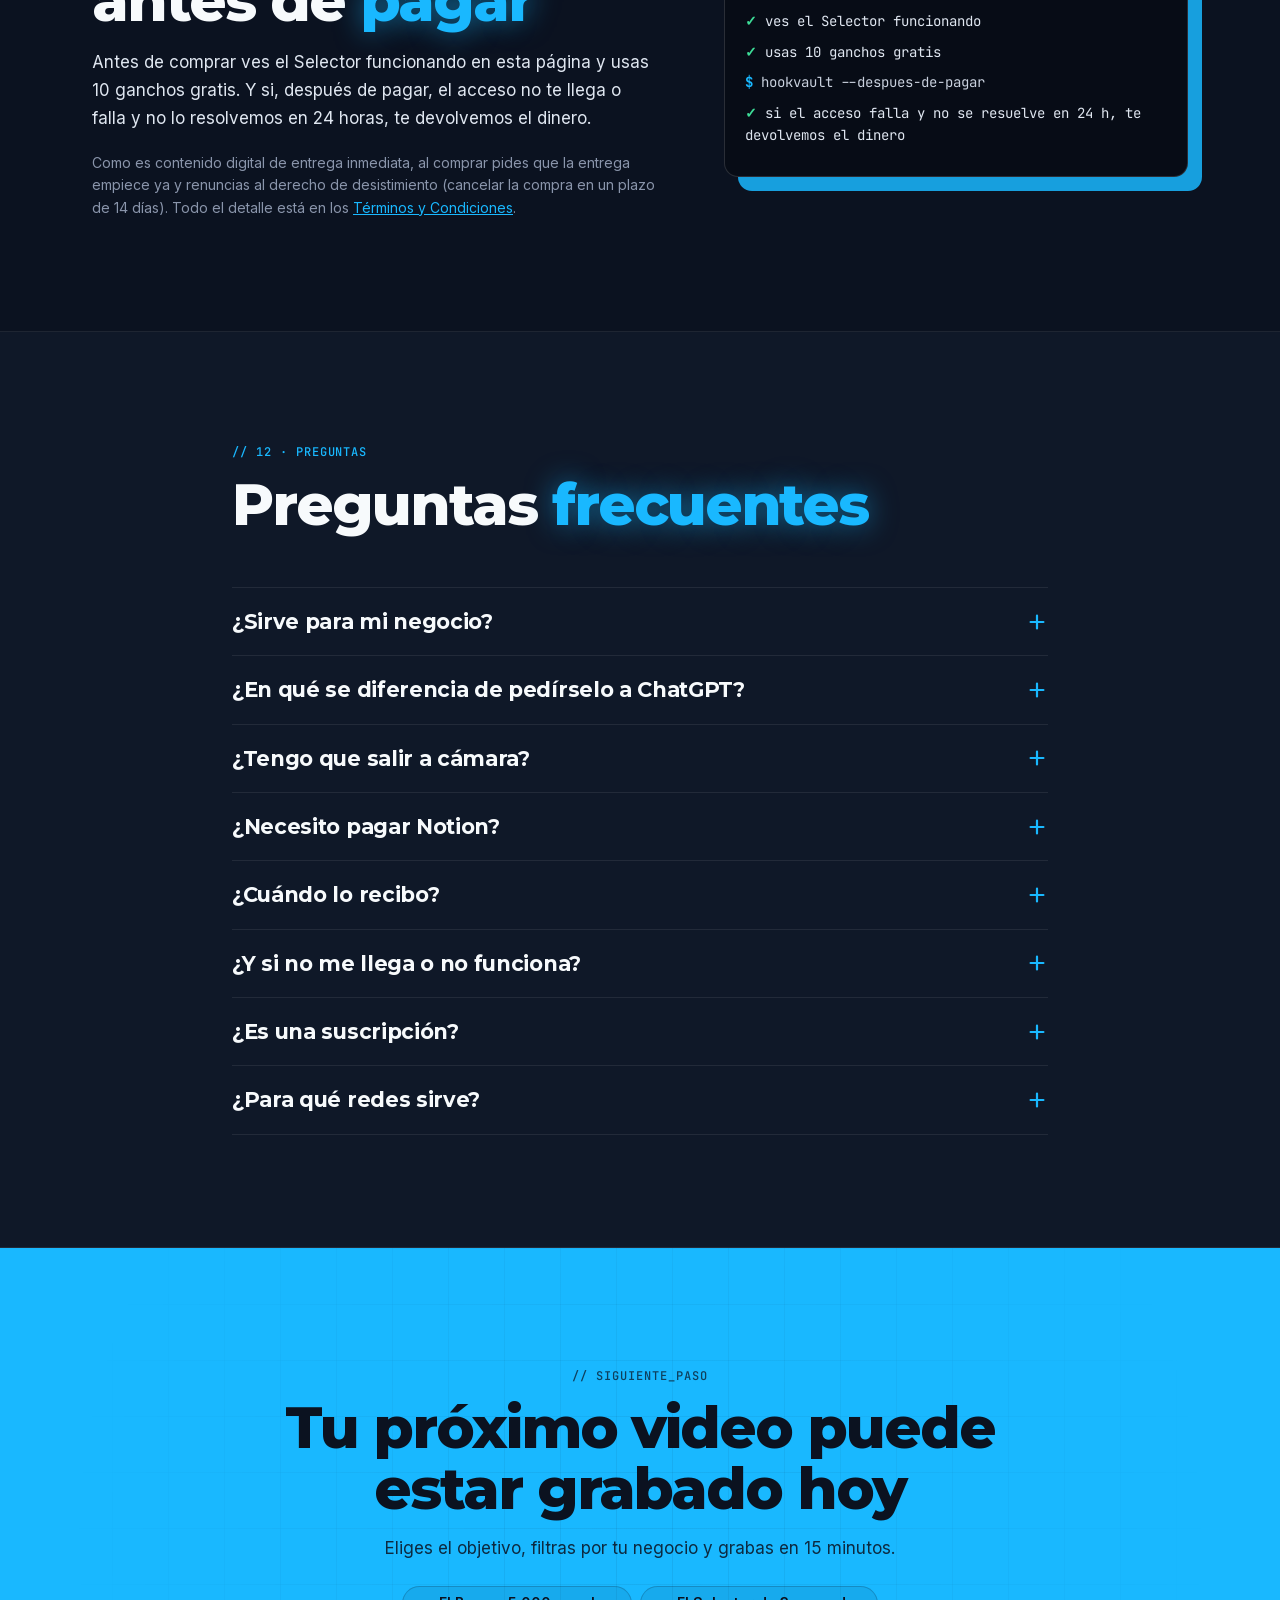
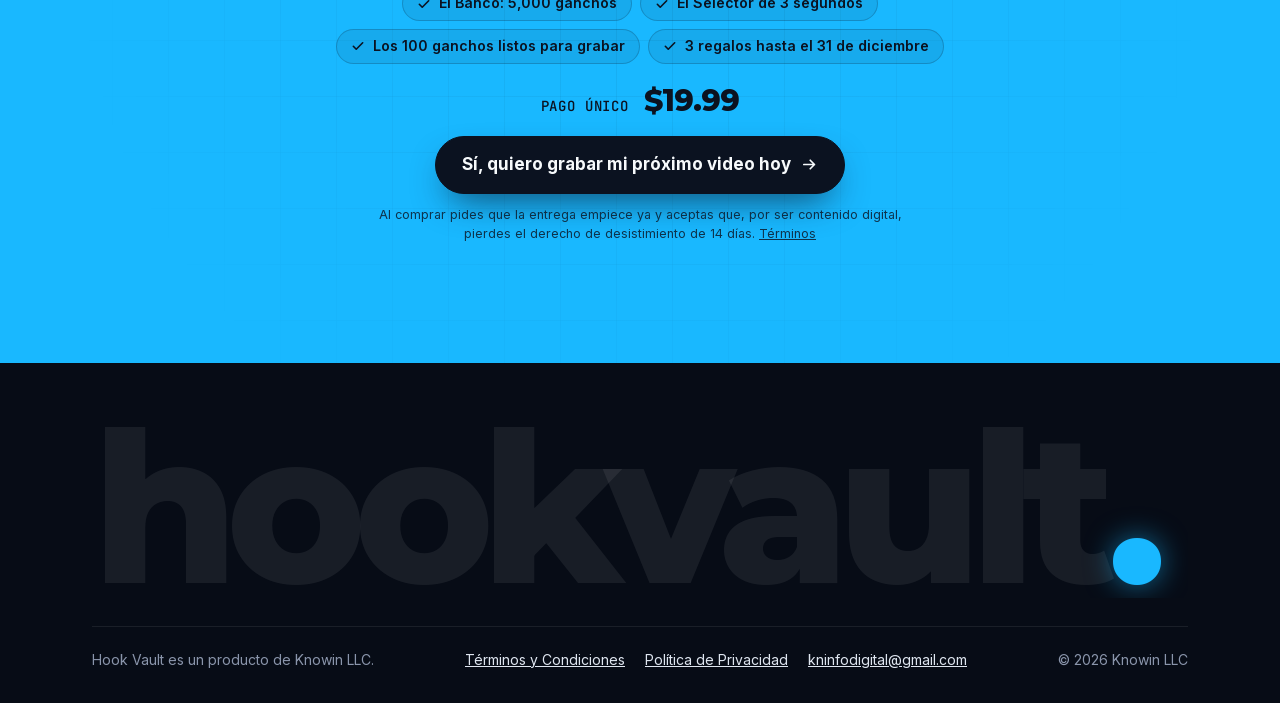
==== commit 0f726b16: "Vista previa: 10 gratis de Los 100, Selector real, FAQ y Términos nuevos - Los 10 ganchos gratis pas" ====
--- a/index.html
+++ b/index.html
@@ -78,7 +78,7 @@
             <div class="movil__pantalla">
               <div class="movil__arriba"><span>Reels</span><span class="movil__rec"><i></i>REC</span></div>
               <span class="movil__chip" data-chip style="--obj: var(--vean)">Que te vean · Impuestos</span>
-              <p class="movil__gancho"><span data-gancho>Tu reembolso no es pequeño por mala suerte. Es por esto.</span><i class="caret">_</i></p>
+              <p class="movil__gancho"><span data-gancho>No tienes un problema de impuestos, tienes un problema de recibos.</span><i class="caret">_</i></p>
               <div class="movil__tiempo">
                 <span data-seg translate="no">0:03</span>
                 <div class="movil__barra"><i data-barra></i></div>
@@ -201,19 +201,19 @@
             </div>
             <div class="selector__fichas" id="selectorFichas" aria-live="polite">
               <article class="gancho" style="--obj: var(--vean)">
-                <span class="gancho__tag">Que te vean</span>
-                <p class="gancho__texto">«El error número uno que hace que tu tinte dure la mitad.»</p>
-                <p class="gancho__pantalla"><span>En pantalla:</span> Tu tinte dura la mitad por esto</p>
+                <span class="gancho__tag">Que te vean</span><span class="gancho__sin">Sin salir a cámara</span>
+                <p class="gancho__texto">«Nadie viene por un corte; viene a salir sintiéndose otra persona.»</p>
+                <p class="gancho__pantalla"><span>En pantalla:</span> No es un corte, es cómo sales</p>
               </article>
               <article class="gancho" style="--obj: var(--vean)">
                 <span class="gancho__tag">Que te vean</span>
-                <p class="gancho__texto">«Nadie te cuenta esto antes de cortarte el fleco.»</p>
-                <p class="gancho__pantalla"><span>En pantalla:</span> Antes de cortarte el fleco…</p>
+                <p class="gancho__texto">«Los clientes que piden “solo las puntitas” me hacen reír.»</p>
+                <p class="gancho__pantalla"><span>En pantalla:</span> Cuando piden solo las puntitas</p>
               </article>
               <article class="gancho" style="--obj: var(--vean)">
-                <span class="gancho__tag">Que te vean</span>
-                <p class="gancho__texto">«Llevas años lavándote el cabello mal. Te explico por qué.»</p>
-                <p class="gancho__pantalla"><span>En pantalla:</span> Te lavas el cabello mal (y no lo sabes)</p>
+                <span class="gancho__tag">Que te vean</span><span class="gancho__sin">Sin salir a cámara</span>
+                <p class="gancho__texto">«Si te vas a decolorar en casa, estás a un paso del desastre.»</p>
+                <p class="gancho__pantalla"><span>En pantalla:</span> Decolorar en casa: un paso del desastre</p>
               </article>
             </div>
             <p class="regla"><strong>La regla del cambio de gancho:</strong> si un video no arranca, no lo tiras. Cambias solo el gancho por otro de la misma pestaña y lo vuelves a publicar.</p>
@@ -348,26 +348,32 @@
         <div class="cabeza rv">
           <span class="id">// 09 · pruébalo gratis</span>
           <h2 id="t-gratis" class="h2">Pruébalo antes de pagar: <em>10 ganchos gratis</em></h2>
-          <p class="desc">Sacados del Banco tal cual: la plantilla, un ejemplo y la psicología que lo hace funcionar. Úsalos hoy en tu próximo video.</p>
+          <p class="desc">Sacados de Los 100 ganchos listos para grabar: lo que dices, lo que pones en pantalla, lo que haces en la toma y dos ejemplos ya adaptados. Úsalos hoy en tu próximo video.</p>
         </div>
         <div class="baraja rv" id="baraja" aria-live="polite">
-          <article class="gratis">
-            <span class="gratis__cat">Problema-Solución</span>
-            <p class="gratis__plantilla">«No tienes problema de [X] — tienes problema de [causa real].»</p>
-            <p class="gratis__dato"><span>Ejemplo:</span> No tienes problema de contenido — tienes problema de mensaje.</p>
-            <p class="gratis__dato"><span>Psicología:</span> Reencuadre de dolor.</p>
-          </article>
-          <article class="gratis">
-            <span class="gratis__cat">Problema-Solución</span>
-            <p class="gratis__plantilla">«El error #1 que te mantiene en [problema].»</p>
-            <p class="gratis__dato"><span>Ejemplo:</span> El error #1 que te mantiene con bajo ingreso es cobrar barato.</p>
-            <p class="gratis__dato"><span>Psicología:</span> Claridad de un solo error.</p>
-          </article>
-          <article class="gratis">
-            <span class="gratis__cat">Ventas y Persuasión</span>
-            <p class="gratis__plantilla">«Tu precio no es muy alto, tu valor no es claro.»</p>
-            <p class="gratis__dato"><span>Ejemplo:</span> El mismo reloj de $1.000 parece barato si “salva vidas” vs “da la hora”.</p>
-            <p class="gratis__dato"><span>Psicología:</span> Reencuadre valor vs coste.</p>
+          <article class="gratis" style="--obj: var(--vean)">
+            <span class="gratis__cat">Nº 008 · Que te vean · Sin salir a cámara</span>
+            <p class="gratis__plantilla">«No es tu culpa que [tu problema]. Te explico por qué.»</p>
+            <p class="gratis__pantalla"><span>En pantalla:</span> No es tu culpa</p>
+            <p class="gratis__dato"><span>En la toma:</span> Debajo del texto, primero el problema tal como se ve (una mano peinando un pelo esponjado frente al espejo, un celular lleno de avisos) y luego un primer plano de lo que de verdad lo causa, como la plancha demasiado caliente o las notificaciones.</p>
+            <p class="gratis__dato"><span>Por qué funciona:</span> Quitarle la culpa a alguien lo alivia y lo pone de tu lado antes de que digas nada más.</p>
+            <div class="gratis__ejemplos"><span>Así queda en un negocio:</span><p><b>Salón de belleza:</b> No es tu culpa que tu pelo se esponje. Te explico por qué.</p><p><b>Coach:</b> No es tu culpa que no te alcance el tiempo. Te explico por qué.</p></div>
+          </article>
+          <article class="gratis" style="--obj: var(--vean)">
+            <span class="gratis__cat">Nº 010 · Que te vean · Sin salir a cámara</span>
+            <p class="gratis__plantilla">«POV: crees que [tu servicio] es fácil… hasta que lo intentas.»</p>
+            <p class="gratis__pantalla"><span>En pantalla:</span> Parecía fácil en YouTube</p>
+            <p class="gratis__dato"><span>En la toma:</span> Debajo del texto, un intento casero que sale mal a propósito (un fleco chueco, unos tamales desbaratados) y al final el resultado bien hecho por ti.</p>
+            <p class="gratis__dato"><span>Por qué funciona:</span> Todos hemos querido hacerlo solos y nos salió mal; reírse de eso une y de paso muestra por qué vale la pena tu trabajo.</p>
+            <div class="gratis__ejemplos"><span>Así queda en un negocio:</span><p><b>Salón de belleza:</b> POV: crees que cortarte el fleco es fácil… hasta que lo intentas.</p><p><b>Comida:</b> POV: crees que hacer tamales es fácil… hasta que lo intentas.</p></div>
+          </article>
+          <article class="gratis" style="--obj: var(--vean)">
+            <span class="gratis__cat">Nº 013 · Que te vean · Sin salir a cámara</span>
+            <p class="gratis__plantilla">«La pregunta que le hago a cada [cliente] el primer día.»</p>
+            <p class="gratis__pantalla"><span>En pantalla:</span> Siempre pregunto esto primero</p>
+            <p class="gratis__dato"><span>En la toma:</span> Debajo del texto, la pregunta escrita a mano en una libreta o en tu hoja de registro, con un acercamiento lento palabra por palabra.</p>
+            <p class="gratis__dato"><span>Por qué funciona:</span> Todos quieren saber cómo piensa un profesional por dentro, y una pregunta concreta hace que quien mira se la conteste a sí mismo.</p>
+            <div class="gratis__ejemplos"><span>Así queda en un negocio:</span><p><b>Entrenador personal:</b> La pregunta que le hago a cada alumno el primer día de entrenamiento.</p><p><b>Abogados:</b> La pregunta que le hago a cada cliente en la primera consulta.</p></div>
           </article>
         </div>
         <div class="baraja__control">
@@ -406,7 +412,7 @@
           <a href="https://knowin.lemonsqueezy.com/checkout/buy/43ab10fa-e193-438a-91b3-6e62a7f22103" class="btn btn--grande btn--ancho btn--latido lemonsqueezy-button">Sí, quiero grabar mi próximo video hoy <span class="flecha" aria-hidden="true"></span></a>
           <p class="aviso-compra">Al comprar pides que la entrega empiece ya y aceptas que, por ser contenido digital, pierdes el derecho de desistimiento de 14 días. <a href="legal/terminos.html">Términos</a></p>
           <p class="pagos" translate="no" aria-label="Formas de pago"><span>VISA</span><span>MASTERCARD</span><span>AMEX</span><span>APPLE PAY</span><span>GOOGLE PAY</span></p>
-          <p class="plan__micro">Pago seguro con Lemon Squeezy. El Banco te llega al momento por email; el Selector, los 100 ganchos listos para grabar y los regalos llegan al mismo email en un máximo de 48 horas.</p>
+          <p class="plan__micro">Pago seguro con Lemon Squeezy. Todo te llega al momento por email: el enlace al Banco y al Selector, y los PDF.</p>
           <p class="plan__micro">Los 3 regalos acompañan a Hook Vault hasta el 31 de diciembre de 2026. Desde el 1 de enero el precio es el mismo: son los regalos los que se retiran.</p>
         </div>
       </div>
@@ -459,11 +465,15 @@
           </details>
           <details>
             <summary>¿Necesito pagar Notion?</summary>
-            <p>No. Funciona con Notion gratis, en el celular o la computadora.</p>
+            <p>No. Abres el Banco y el Selector desde un enlace, en el celular o la computadora, sin crear cuenta. Si quieres tu propia copia para tomar notas, la duplicas con una cuenta gratis de Notion.</p>
           </details>
           <details>
             <summary>¿Cuándo lo recibo?</summary>
-            <p>El Banco, al momento: te llega por email el enlace en cuanto pagas. El Selector, los 100 ganchos listos para grabar y los regalos llegan al mismo email en un máximo de 48 horas.</p>
+            <p>Al momento. En cuanto pagas te llega por email el enlace al Banco y al Selector, y los PDF de Los 100 ganchos listos para grabar y de los 3 regalos.</p>
+          </details>
+          <details>
+            <summary>¿Y si no me llega o no funciona?</summary>
+            <p>Escríbenos a kninfodigital@gmail.com. Si no lo resolvemos en 24 horas, te devolvemos el dinero.</p>
           </details>
           <details>
             <summary>¿Es una suscripción?</summary>
--- a/styles.css
+++ b/styles.css
@@ -326,6 +326,16 @@
 .copiar { position: absolute; top: 12px; right: 12px; min-height: 32px; padding: 6px 11px; border-radius: 999px; border: 1px solid var(--line2); background: transparent; color: var(--text2); font: 500 11px/1 var(--fm); cursor: pointer; transition: color .2s, border-color .2s; }
 .copiar:hover { color: var(--cyan); border-color: var(--cyan); }
 .copiar.ok { color: var(--verde); border-color: var(--verde); }
+.gratis { border-top: 3px solid var(--obj, var(--cyan)); }
+.gratis .gratis__cat { color: var(--obj, var(--cyan)); }
+.gratis__pantalla { margin: 0 0 10px; padding: 9px 11px; border-radius: 10px; background: var(--negro); border: 1px solid var(--line2); font: 700 14.5px/1.35 var(--fd); color: var(--soft); }
+.gratis__pantalla span { display: block; margin-bottom: 5px; font: 700 10px/1 var(--fm); color: var(--mute); text-transform: uppercase; letter-spacing: .08em; }
+.gratis__ejemplos { margin-top: 10px; padding-top: 10px; border-top: 1px dashed var(--line2); }
+.gratis__ejemplos > span { display: block; margin-bottom: 6px; font: 700 11px/1 var(--fm); color: var(--mute); text-transform: uppercase; letter-spacing: .06em; }
+.gratis__ejemplos p { margin: 0 0 6px; font-size: 14px; color: var(--text2); }
+.gratis__ejemplos b { color: var(--soft); font-weight: 600; }
+.gancho__sin { margin-left: 8px; font: 600 10px/1 var(--fm); color: var(--mute); text-transform: uppercase; letter-spacing: .06em; }
+
 .baraja__control { display: flex; flex-direction: column; align-items: center; gap: 10px; margin-top: 26px; }
 .baraja__cuenta { font: 400 12px/1 var(--fm); color: var(--mute); }
 
